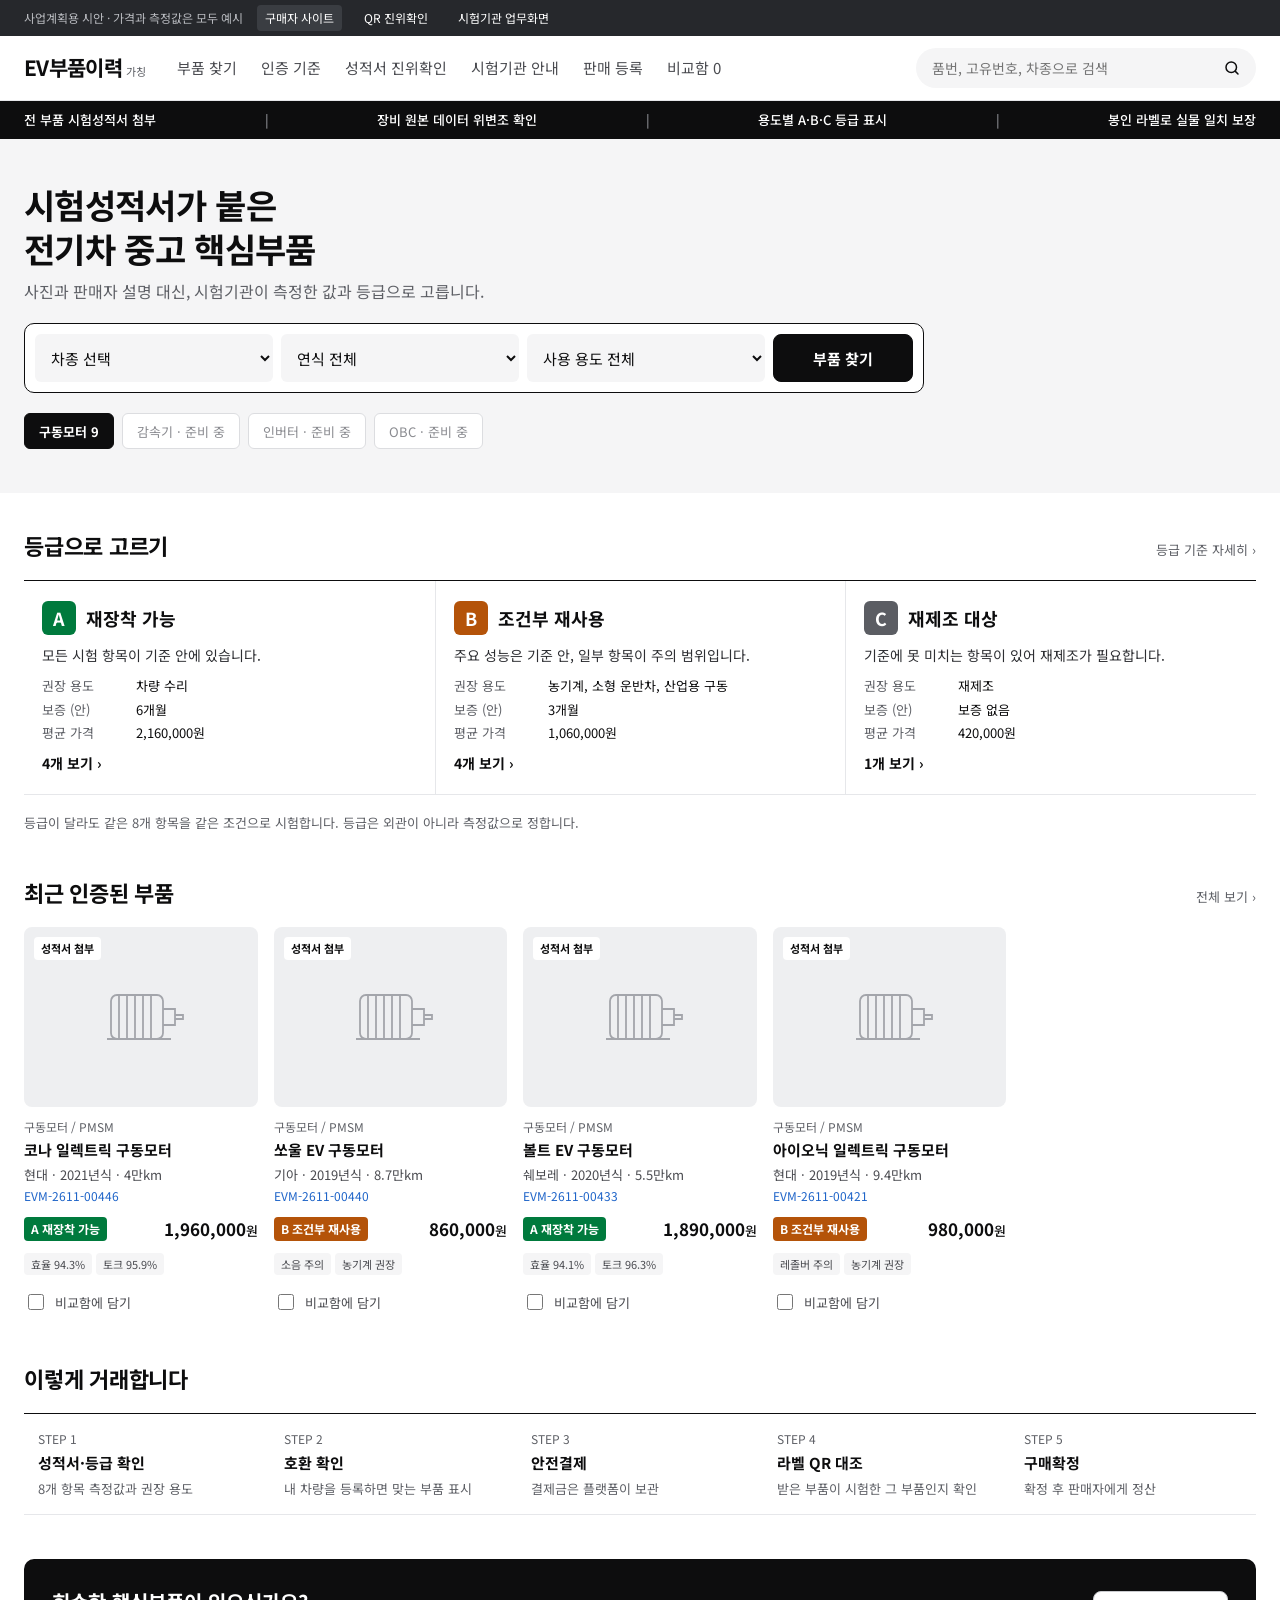
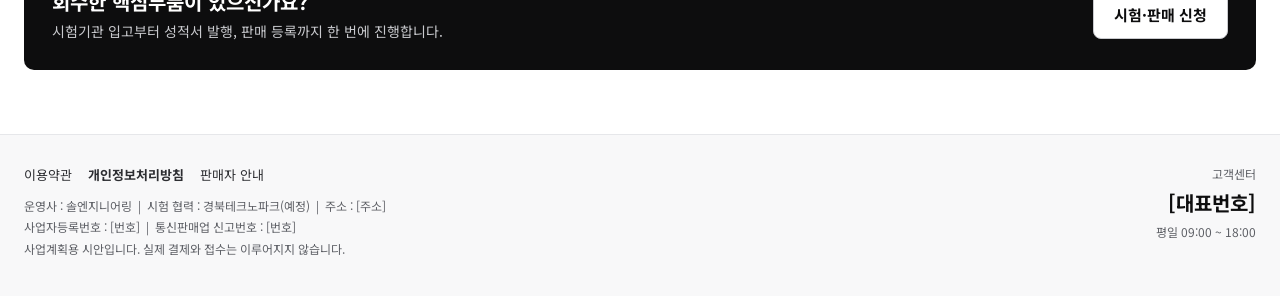
==== ev-parts/index.html @ 74345ca8 "Add EV used-parts platform demo site and link it from research page Co-Authored-By: Claude Fable 5.2" ====
<!doctype html>
<html lang="ko">
<head>
<meta charset="utf-8">
<meta name="viewport" content="width=device-width, initial-scale=1, viewport-fit=cover">
<style>body{margin:0}img{max-width:100%}[hidden]{display:none!important}</style>
<title>EV부품이력 시안</title>
<meta name="claude:viewport-fit-sides" content="cover">
<link rel="stylesheet" href="https://fonts.googleapis.com/css2?family=Noto+Sans+KR:wght@400;500;700&family=Noto+Serif+KR:wght@700&display=swap">
<style>
/* Layout: commerce site (list → detail → quote/order) plus a back-office screen and a formal report. Single light look. */
:root {
  --ink: #0D0D0E; --ink-2: #2D2E32; --sub: #5E6066; --line: #E6E7EA; --soft: #F5F5F6; --photo: #EEEFF1;
  --blue: #1E64C8; --ok: #007A3D; --warn: #B45309; --bad: #B42318; --gc: #5B5D63;
  --navy: #1E3A5F; --bar: #26282C;
  --sans: 'Noto Sans KR', system-ui, -apple-system, 'Apple SD Gothic Neo', sans-serif;
  --serif: 'Noto Serif KR', 'Batang', serif;
}
* { box-sizing: border-box; }
body { background: #FFFFFF; color: var(--ink); font-family: var(--sans); font-size: 14px; line-height: 1.5; }
body::before { content: ""; position: fixed; inset: 0 0 auto; height: env(safe-area-inset-top, 0px); z-index: 30; background: var(--bar); }
a { color: inherit; }
button, input, select, textarea { font-family: inherit; font-size: 14px; color: var(--ink); }
:focus-visible { outline: 2px solid var(--blue); outline-offset: 2px; }
.wrap { max-width: 1280px; margin: 0 auto; padding-left: max(24px, env(safe-area-inset-left, 0px)); padding-right: max(24px, env(safe-area-inset-right, 0px)); }
.num { font-variant-numeric: tabular-nums; }
.sr { position: absolute; width: 1px; height: 1px; overflow: hidden; clip: rect(0 0 0 0); white-space: nowrap; }

/* demo bar */
.demo { background: var(--bar); color: #FFFFFF; position: sticky; top: env(safe-area-inset-top, 0px); z-index: 25; }
.demo .wrap { display: flex; flex-wrap: wrap; align-items: center; gap: 4px 14px; min-height: 36px; padding-block: 4px; font-size: 12px; }
.demo span { color: #B9BBC0; }
.demo a { color: #FFFFFF; text-decoration: none; padding: 4px 8px; border-radius: 4px; }
.demo a:hover, .demo a.on { background: #3A3D42; }

/* shop header */
.site-header { border-bottom: 1px solid var(--line); background: #FFFFFF; }
.site-header .wrap { display: flex; flex-wrap: wrap; align-items: center; gap: 10px 32px; min-height: 64px; padding-block: 8px; }
.logo { font-size: 21px; font-weight: 700; letter-spacing: -0.03em; text-decoration: none; }
.logo small { font-size: 11px; font-weight: 400; color: var(--sub); margin-left: 4px; }
.gnb { display: flex; flex-wrap: wrap; gap: 4px 24px; font-size: 15px; }
.gnb a { text-decoration: none; color: #4A4B50; padding: 6px 0; }
.gnb a.on { color: var(--ink); font-weight: 700; }
.search { margin-left: auto; flex: 0 1 340px; min-width: 200px; display: flex; align-items: center; gap: 8px; height: 40px; padding: 0 6px 0 14px; background: var(--soft); border-radius: 20px; }
.search input { flex: 1; min-width: 0; border: none; background: transparent; outline: none; }
.icon-btn { width: 36px; height: 36px; border: none; background: transparent; display: inline-flex; align-items: center; justify-content: center; cursor: pointer; border-radius: 50%; }
.benefit { background: var(--ink); color: #FFFFFF; }
.benefit .wrap { display: flex; flex-wrap: wrap; justify-content: space-between; gap: 4px 20px; min-height: 38px; align-items: center; padding-block: 6px; font-size: 13px; font-weight: 500; }
.benefit i { font-style: normal; color: #8E9096; }

/* generic */
.btn { display: inline-flex; align-items: center; justify-content: center; gap: 6px; height: 48px; padding: 0 20px; border-radius: 8px; border: 1px solid #C9CACE; background: #FFFFFF; font-weight: 700; font-size: 15px; text-decoration: none; cursor: pointer; }
.btn:hover { border-color: var(--ink); }
.btn.dark { background: var(--ink); color: #FFFFFF; border-color: var(--ink); }
.btn.dark:hover { background: #2A2B2F; }
.btn.sm { height: 36px; padding: 0 14px; font-size: 13px; font-weight: 500; }
.chip { height: 36px; padding: 0 14px; border: 1px solid #DCDDE0; border-radius: 6px; background: #FFFFFF; font-size: 13px; cursor: pointer; color: var(--ink-2); }
.chip.on { border-color: var(--ink); background: var(--ink); color: #FFFFFF; font-weight: 700; }
.badge-grade { display: inline-block; font-size: 12px; font-weight: 700; color: #FFFFFF; border-radius: 4px; padding: 3px 7px; }
.tag { font-size: 11px; color: #4A4B50; background: var(--soft); border-radius: 4px; padding: 3px 7px; }
.crumb { display: flex; flex-wrap: wrap; gap: 8px; font-size: 13px; color: var(--sub); padding-block: 16px 14px; border-bottom: 1px solid var(--line); }
.crumb a { color: var(--sub); text-decoration: none; }
.crumb b { color: var(--ink); font-weight: 500; }
.tbl-scroll { overflow-x: auto; }
.tbl { width: 100%; border-collapse: collapse; border-top: 1px solid var(--ink); }
.tbl th, .tbl td { padding: 11px 10px; border-bottom: 1px solid var(--line); text-align: left; vertical-align: top; }
.tbl thead th { font-weight: 500; color: #4A4B50; font-size: 13px; }
.field { display: flex; flex-direction: column; gap: 6px; font-size: 13px; font-weight: 500; }
.field input, .field select, .field textarea { height: 44px; padding: 0 12px; border: 1px solid #CFD0D4; border-radius: 6px; font-size: 15px; font-weight: 400; background: #FFFFFF; }
.field textarea { height: 110px; padding: 10px 12px; resize: vertical; }
.field .req { color: var(--bad); }
.field .err { color: var(--bad); font-weight: 400; font-size: 12px; }
.panel { border: 1px solid var(--line); border-radius: 10px; padding: 20px; }
.h-sec { margin: 0; font-size: 18px; font-weight: 700; }
.note { background: var(--soft); border-radius: 8px; padding: 16px 18px; color: var(--ink-2); line-height: 1.7; }
.empty { padding: 60px 20px; text-align: center; color: var(--sub); border: 1px dashed #CFD0D4; border-radius: 10px; }

/* list */
.shop { display: flex; flex-wrap: wrap; gap: 32px; align-items: flex-start; padding-block: 28px 64px; }
.filters { flex: 1 1 220px; max-width: 240px; display: flex; flex-direction: column; gap: 26px; }
.promo { background: var(--ink); color: #FFFFFF; border-radius: 8px; padding: 18px 16px; }
.promo span { display: block; font-size: 13px; color: #B9BABE; }
.promo strong { font-size: 17px; line-height: 1.45; }
.fgroup { display: flex; flex-direction: column; gap: 6px; }
.fgroup h2 { margin: 0 0 4px; font-size: 15px; display: flex; justify-content: space-between; align-items: center; }
.fgroup select { height: 40px; padding: 0 10px; border: 1px solid #DCDDE0; border-radius: 6px; background: #FFFFFF; }
.reset { border: none; background: none; font-size: 12px; color: var(--sub); cursor: pointer; min-height: 32px; }
.frow { display: flex; align-items: center; gap: 10px; min-height: 38px; cursor: pointer; }
.frow input { width: 18px; height: 18px; accent-color: var(--ink); }
.frow span:nth-of-type(1) { flex: 1; }
.frow .cnt { color: var(--sub); }
.frow.off { color: #8A8B90; cursor: default; }
.results { flex: 999 1 560px; min-width: 0; display: flex; flex-direction: column; gap: 18px; }
.chips { display: flex; flex-wrap: wrap; gap: 8px; }
.res-head { display: flex; justify-content: space-between; align-items: center; gap: 10px; flex-wrap: wrap; }
.res-head select { height: 36px; border: none; background: transparent; font-size: 13px; }
.grid { display: grid; grid-template-columns: repeat(auto-fill, minmax(230px, 1fr)); gap: 28px 16px; }
.card { display: flex; flex-direction: column; gap: 11px; text-decoration: none; }
.card .ph { position: relative; height: 180px; background: var(--photo); border-radius: 8px; display: flex; align-items: center; justify-content: center; transition: background .15s; }
.card:hover .ph { background: #E5E6E9; }
.card:hover .ttl { text-decoration: underline; }
.ph .lb { position: absolute; top: 10px; left: 10px; font-size: 11px; font-weight: 700; background: #FFFFFF; border-radius: 4px; padding: 3px 7px; }
.card .meta { display: flex; flex-direction: column; gap: 3px; }
.card .cat { font-size: 12px; color: var(--sub); }
.card .ttl { font-size: 15px; font-weight: 700; }
.card .sub2 { font-size: 13px; color: #4A4B50; }
.card .code { font-size: 12px; color: var(--blue); }
.card .pr { display: flex; justify-content: space-between; align-items: center; }
.card .price { font-size: 17px; font-weight: 700; }
.card .tags { display: flex; flex-wrap: wrap; gap: 4px; }
.pager { display: flex; justify-content: center; gap: 4px; margin-top: 20px; }
.pager button { width: 36px; height: 36px; border: none; background: transparent; border-radius: 6px; cursor: pointer; color: #4A4B50; }
.pager button.on { background: var(--ink); color: #FFFFFF; font-weight: 700; }

/* detail */
.dtop { display: flex; flex-wrap: wrap; gap: 48px; align-items: flex-start; padding-block: 24px 8px; }
.gallery { flex: 1 1 500px; min-width: 0; display: flex; flex-direction: column; gap: 10px; }
.gallery .main { position: relative; height: 420px; background: var(--photo); border-radius: 10px; display: flex; align-items: center; justify-content: center; }
.gallery .main .cap { position: absolute; left: 14px; bottom: 14px; font-size: 12px; color: var(--sub); }
.gallery .arr { position: absolute; top: 50%; margin-top: -22px; width: 44px; height: 44px; border: none; background: rgba(255,255,255,.7); border-radius: 50%; cursor: pointer; display: flex; align-items: center; justify-content: center; }
.thumbs { display: grid; grid-template-columns: repeat(6, minmax(0, 1fr)); gap: 8px; }
.thumbs button { height: 72px; border: 2px solid transparent; background: var(--photo); border-radius: 6px; cursor: pointer; font-size: 11px; color: #4A4B50; line-height: 1.3; }
.thumbs button.on { border-color: var(--ink); background: #E3E4E7; }
.info { flex: 1 1 420px; min-width: 0; display: flex; flex-direction: column; gap: 14px; }
.badges { display: flex; flex-wrap: wrap; }
.badges span { font-size: 13px; font-weight: 500; padding: 5px 10px; }
.badges span:first-child { background: var(--ink); color: #FFFFFF; border-radius: 4px 0 0 4px; }
.badges span:nth-child(2) { background: var(--line); }
.badges span:last-child { color: #FFFFFF; font-weight: 700; border-radius: 0 4px 4px 0; }
.info h1 { margin: 0; font-size: 28px; letter-spacing: -0.02em; }
.pricebox { border-top: 1px solid var(--ink); border-bottom: 1px solid var(--line); padding-block: 16px; }
.pricebox b { font-size: 30px; }
.cert { border: 1px solid var(--ink); border-radius: 8px; overflow: hidden; }
.cert-h { display: flex; justify-content: space-between; flex-wrap: wrap; gap: 6px; background: var(--ink); color: #FFFFFF; padding: 10px 16px; }
.cert-h h2 { margin: 0; font-size: 14px; }
.cert-h span { font-size: 12px; color: #C9CACE; }
.cert-g { display: grid; grid-template-columns: repeat(4, minmax(0, 1fr)); }
.cert-g div { padding: 14px 12px; display: flex; flex-direction: column; gap: 3px; border-right: 1px solid var(--line); }
.cert-g div:last-child { border-right: none; }
.cert-g small { font-size: 12px; color: var(--sub); }
.cert-g b { font-size: 18px; }
.cert-g em { font-style: normal; font-size: 12px; color: #4A4B50; }
.cert-f { display: flex; justify-content: space-between; flex-wrap: wrap; gap: 6px; border-top: 1px solid var(--line); padding: 10px 16px; font-size: 13px; color: #4A4B50; }
.cert-f a { color: var(--ink); font-weight: 700; }
.ship { display: grid; grid-template-columns: repeat(2, minmax(0, 1fr)); border: 1px solid var(--line); border-radius: 8px; }
.ship div { padding: 14px 16px; display: flex; flex-direction: column; gap: 3px; }
.ship div + div { border-left: 1px solid var(--line); }
.ship small { font-size: 12px; color: var(--sub); }
.cta { display: flex; gap: 8px; }
.cta .btn { flex: 1; height: 54px; font-size: 16px; }
.dbottom { display: flex; flex-wrap: wrap; gap: 32px; align-items: flex-start; border-top: 2px solid var(--ink); margin-top: 32px; padding-bottom: 64px; }
.dmain { flex: 999 1 560px; min-width: 0; display: flex; flex-direction: column; gap: 28px; }
.tabs { display: flex; flex-wrap: wrap; border-bottom: 1px solid var(--line); }
.tabs button { padding: 16px 20px; border: none; background: none; font-size: 15px; color: var(--sub); cursor: pointer; border-bottom: 2px solid transparent; margin-bottom: -1px; }
.tabs button[aria-selected="true"] { color: var(--ink); font-weight: 700; border-bottom-color: var(--ink); }
.side { flex: 1 1 280px; max-width: 320px; padding-top: 24px; display: flex; flex-direction: column; gap: 12px; position: sticky; top: calc(env(safe-area-inset-top, 0px) + 52px); }
.side .tot { display: flex; justify-content: space-between; align-items: center; background: var(--soft); border-radius: 8px; padding: 16px; }
.side .tot b { font-size: 22px; }
.timeline { list-style: none; margin: 0; padding: 0; border-top: 1px solid var(--ink); }
.timeline li { display: grid; grid-template-columns: 110px 1fr auto; gap: 12px; padding: 13px 10px; border-bottom: 1px solid var(--line); }
.timeline time { color: #4A4B50; }
.timeline span:last-child { color: #4A4B50; text-align: right; }
.qa { border-top: 1px solid var(--ink); }
.qa details { border-bottom: 1px solid var(--line); }
.qa summary { padding: 14px 10px; cursor: pointer; display: flex; gap: 10px; flex-wrap: wrap; }
.qa summary .st { font-size: 12px; font-weight: 700; padding: 2px 6px; border-radius: 4px; }
.qa .ans { padding: 4px 10px 16px 34px; color: var(--ink-2); line-height: 1.7; }

/* forms pages */
.form-page { display: flex; flex-wrap: wrap; gap: 32px; align-items: flex-start; padding-block: 28px 64px; }
.form-main { flex: 999 1 520px; min-width: 0; display: flex; flex-direction: column; gap: 28px; }
.form-side { flex: 1 1 300px; max-width: 360px; display: flex; flex-direction: column; gap: 12px; position: sticky; top: calc(env(safe-area-inset-top, 0px) + 52px); }
.fgrid { display: grid; grid-template-columns: repeat(auto-fit, minmax(220px, 1fr)); gap: 16px; }
.radio-cards { display: grid; grid-template-columns: repeat(auto-fit, minmax(200px, 1fr)); gap: 10px; }
.radio-cards label { display: flex; gap: 10px; align-items: flex-start; border: 1px solid #CFD0D4; border-radius: 8px; padding: 14px; cursor: pointer; }
.radio-cards label:has(input:checked) { border-color: var(--ink); box-shadow: inset 0 0 0 1px var(--ink); }
.radio-cards input { margin-top: 3px; accent-color: var(--ink); width: 16px; height: 16px; }
.radio-cards small { display: block; color: var(--sub); font-size: 12px; margin-top: 2px; }
.mini { display: flex; gap: 14px; align-items: center; }
.mini .ph { width: 84px; height: 66px; border-radius: 6px; background: var(--photo); flex-shrink: 0; display: flex; align-items: center; justify-content: center; }
.sum-row { display: flex; justify-content: space-between; padding: 6px 0; color: #4A4B50; }
.sum-row.total { border-top: 1px solid var(--line); margin-top: 6px; padding-top: 12px; color: var(--ink); font-weight: 700; font-size: 17px; }
.done { max-width: 620px; margin: 0 auto; padding-block: 64px 80px; display: flex; flex-direction: column; gap: 18px; text-align: center; align-items: center; }
.done .mark { width: 64px; height: 64px; border-radius: 50%; background: var(--ink); display: flex; align-items: center; justify-content: center; }
.done h1 { margin: 0; font-size: 26px; }
.done table { width: 100%; text-align: left; }
.stepper { display: flex; gap: 6px; font-size: 13px; color: var(--sub); flex-wrap: wrap; }
.stepper b { color: var(--ink); }

/* verify (mobile-like) */
.vwrap { max-width: 440px; margin: 0 auto; padding-block: 28px 64px; display: flex; flex-direction: column; gap: 18px; }
.vbox { display: flex; gap: 8px; }
.vbox input { flex: 1; min-width: 0; height: 48px; padding: 0 14px; border: 1px solid #CFD0D4; border-radius: 8px; font-size: 15px; }
.vok { background: var(--ink); color: #FFFFFF; border-radius: 10px; padding: 18px 20px; }
.vok span { display: block; font-size: 13px; color: #B9BABE; }
.vok strong { font-size: 18px; }
.vfail { border: 1px solid var(--bad); color: var(--bad); border-radius: 10px; padding: 16px 18px; }

/* content pages */
.page { padding-block: 32px 64px; display: flex; flex-direction: column; gap: 32px; max-width: 980px; }
.page h1 { margin: 0; font-size: 28px; letter-spacing: -0.02em; }
.page .lead { margin: 6px 0 0; color: var(--sub); font-size: 16px; }
.steps { list-style: none; margin: 0; padding: 0; display: grid; grid-template-columns: repeat(auto-fit, minmax(170px, 1fr)); border-top: 1px solid var(--ink); }
.steps li { padding: 16px 14px; border-bottom: 1px solid var(--line); display: flex; flex-direction: column; gap: 4px; }
.steps li b { font-size: 15px; }
.steps li small { color: var(--sub); font-size: 13px; }
.steps li .n { font-size: 12px; color: var(--sub); }

/* home, fit, compare */
.card-link { display: flex; flex-direction: column; gap: 11px; text-decoration: none; }
.cmp { display: flex; align-items: center; gap: 8px; font-size: 13px; color: #4A4B50; min-height: 32px; cursor: pointer; }
.cmp input { width: 16px; height: 16px; accent-color: var(--ink); }
.fit { border: 1px solid var(--line); border-radius: 8px; padding: 14px 16px; display: flex; flex-direction: column; gap: 8px; }
.fit-row { display: flex; flex-wrap: wrap; gap: 6px; }
.fit select { flex: 1 1 120px; min-width: 0; height: 36px; padding: 0 8px; border: 1px solid #CFD0D4; border-radius: 6px; background: #FFFFFF; }
.fit small { color: var(--sub); font-size: 12px; }
.hero { background: var(--soft); }
.hero .wrap { padding-block: 44px; display: flex; flex-direction: column; gap: 20px; }
.hero h1 { margin: 0; font-size: 34px; line-height: 1.3; letter-spacing: -0.02em; text-wrap: balance; }
.hero p { margin: 8px 0 0; font-size: 16px; color: var(--sub); }
.hero-form { display: flex; flex-wrap: wrap; gap: 8px; background: #FFFFFF; border: 1px solid var(--ink); border-radius: 10px; padding: 10px; max-width: 900px; }
.hero-form select { flex: 1 1 160px; min-width: 0; height: 48px; padding: 0 12px; border: none; border-radius: 6px; background: var(--soft); font-size: 15px; }
.hero-form .btn { flex: 0 1 140px; }
.cats { display: flex; flex-wrap: wrap; gap: 8px; }
.sec { padding-block: 36px 8px; display: flex; flex-direction: column; gap: 18px; }
.sec:last-child { padding-bottom: 64px; }
.sec-h { display: flex; justify-content: space-between; align-items: baseline; gap: 10px; flex-wrap: wrap; }
.sec-h h2 { margin: 0; font-size: 22px; letter-spacing: -0.01em; }
.sec-h a { font-size: 13px; color: var(--sub); text-decoration: none; }
.gcols { display: grid; grid-template-columns: repeat(auto-fit, minmax(260px, 1fr)); border-top: 1px solid var(--ink); }
.gcol { padding: 20px 18px; border-bottom: 1px solid var(--line); display: flex; flex-direction: column; gap: 10px; text-decoration: none; }
.gcol + .gcol { border-left: 1px solid var(--line); }
.gcol:hover { background: var(--soft); }
.gmark { width: 34px; height: 34px; border-radius: 6px; color: #FFFFFF; font-weight: 700; font-size: 18px; display: inline-flex; align-items: center; justify-content: center; }
.gcol dl { margin: 0; display: grid; grid-template-columns: 84px 1fr; gap: 4px 10px; font-size: 13px; }
.gcol dt { color: var(--sub); }
.gcol dd { margin: 0; }
.seller { background: var(--ink); color: #FFFFFF; border-radius: 10px; padding: 28px; display: flex; flex-wrap: wrap; justify-content: space-between; align-items: center; gap: 16px; }
.seller .btn { color: var(--ink); }

/* footer */
.site-footer { background: #F8F8F9; border-top: 1px solid var(--line); }
.site-footer .wrap { display: flex; flex-wrap: wrap; justify-content: space-between; gap: 16px; padding-block: 28px 36px; font-size: 12px; line-height: 1.8; color: var(--sub); }
.site-footer .links { display: flex; gap: 16px; font-size: 13px; color: var(--ink-2); margin-bottom: 8px; }
.site-footer .links a { text-decoration: none; }
.site-footer .cs { text-align: right; }
.site-footer .cs b { display: block; font-size: 20px; color: var(--ink); }

/* back office */
.bo { min-height: 100vh; display: flex; flex-direction: column; font-size: 14px; color: #222222; }
.bo-top { background: var(--navy); color: #FFFFFF; }
.bo-top .in { padding: 8px max(24px, env(safe-area-inset-right, 0px)) 8px max(24px, env(safe-area-inset-left, 0px)); min-height: 52px; display: flex; flex-wrap: wrap; align-items: center; justify-content: space-between; gap: 10px; }
.bo-top b { font-size: 16px; }
.bo-top span { font-weight: 400; font-size: 13px; color: #C7D2E0; }
.bo-top a { color: #FFFFFF; border: 1px solid #6F86A6; padding: 4px 10px; text-decoration: none; font-size: 13px; }
.bo-body { display: flex; flex-wrap: wrap; flex: 1; }
.bo-nav { flex: 1 1 200px; max-width: 220px; background: #F3F4F6; border-right: 1px solid #D9D9D9; padding-block: 16px; padding-left: env(safe-area-inset-left, 0px); }
.bo-nav .g { padding: 14px 20px 6px; font-size: 12px; color: #555555; }
.bo-nav a { display: block; padding: 10px 20px 10px 28px; text-decoration: none; color: #222222; }
.bo-nav a.on { background: #FFFFFF; border-left: 3px solid var(--navy); color: var(--navy); font-weight: 700; }
.bo-main { flex: 999 1 560px; min-width: 0; padding: 20px max(24px, env(safe-area-inset-right, 0px)) 40px 28px; display: flex; flex-direction: column; gap: 20px; }
.bo-title { display: flex; flex-wrap: wrap; justify-content: space-between; align-items: flex-end; gap: 8px; border-bottom: 2px solid #222222; padding-bottom: 10px; }
.bo-title h1 { margin: 0; font-size: 20px; }
.bo-title span { font-size: 12px; color: #555555; }
.bo h2 { margin: 0 0 8px; font-size: 15px; }
.bo-tbl { width: 100%; border-collapse: collapse; border-top: 1px solid #222222; }
.bo-tbl th, .bo-tbl td { border-bottom: 1px solid #D9D9D9; padding: 8px 12px; text-align: left; }
.bo-tbl th { background: #F3F4F6; font-weight: 500; }
.bo-tbl thead th { background: #F3F4F6; border-bottom-color: #BFBFBF; }
.bo input[type="text"], .bo select { height: 32px; padding: 0 8px; border: 1px solid #BFBFBF; border-radius: 0; font-size: 14px; background: #FFFFFF; }
.bo input.warn { background: #FFF4E5; }
.bo input.bad { background: #FDECEA; }
.bo-btn { height: 40px; padding: 0 18px; border: 1px solid #BFBFBF; background: #FFFFFF; cursor: pointer; font-size: 14px; }
.bo-btn.gray { background: #555555; border-color: #555555; color: #FFFFFF; }
.bo-btn.navy { background: var(--navy); border-color: var(--navy); color: #FFFFFF; font-weight: 700; }
.bo-btn:disabled { opacity: .5; cursor: default; }

/* report */
.rstage { background: #E4E5E8; padding-block: 32px 64px; }
.rstage .bar { max-width: 794px; margin: 0 auto 14px; display: flex; flex-wrap: wrap; justify-content: space-between; gap: 8px; }
.rscroll { overflow-x: auto; }
.paper { width: 794px; min-height: 1123px; margin: 0 auto; background: #FFFFFF; box-shadow: 0 2px 10px rgba(17,18,20,.12); padding: 40px 46px 30px; font-size: 12px; color: #222222; display: flex; flex-direction: column; }
.paper table { border-collapse: collapse; }
.paper .t th, .paper .t td { border: 1px solid #999999; padding: 6px 10px; }
.paper .t th { background: #F3F4F6; font-weight: 500; }
.paper h1 { margin: 0; font-family: var(--serif); font-size: 30px; letter-spacing: .5em; padding-left: .5em; }
.qrgrid { display: grid; grid-template-columns: repeat(21, 3px); width: 63px; height: 63px; }
.qrgrid i { width: 3px; height: 3px; }

/* toast */
.toast { position: fixed; left: 50%; bottom: calc(24px + env(safe-area-inset-bottom, 0px)); transform: translateX(-50%); background: var(--ink); color: #FFFFFF; padding: 12px 18px; border-radius: 8px; font-size: 14px; z-index: 50; max-width: calc(100% - 32px); }

@media (max-width: 640px) {
  .gallery .main { height: 280px; }
  .cert-g { grid-template-columns: repeat(2, minmax(0, 1fr)); }
  .cert-g div:nth-child(2) { border-right: none; }
  .cert-g div:nth-child(-n+2) { border-bottom: 1px solid var(--line); }
  .timeline li { grid-template-columns: 1fr; gap: 2px; }
  .timeline span:last-child { text-align: left; }
  .filters { max-width: none; }
  .side, .form-side { position: static; max-width: none; }
  .site-footer .cs { text-align: left; }
}
@media (prefers-reduced-motion: reduce) { * { transition: none !important; } }
</style>
</head>
<body>

<div class="demo">
  <div class="wrap">
    <span>사업계획용 시안 · 가격과 측정값은 모두 예시</span>
    <a href="#home" data-demo="shop">구매자 사이트</a>
    <a href="#verify" data-demo="verify">QR 진위확인</a>
    <a href="#lab" data-demo="lab">시험기관 업무화면</a>
  </div>
</div>
<div id="app"></div>
<div class="toast" id="toast" role="status" aria-live="polite" hidden></div>

<script>
(function () {
  'use strict';

  /* ---------- data ---------- */
  var ITEMS = [
    { key: 'ins', name: '절연저항 (DC 1,000 V)', short: '절연저항', unit: 'MΩ', type: 'min', limit: 100 },
    { key: 'wind', name: '권선저항 상간 편차', short: '권선저항', unit: '%', type: 'max', limit: 3 },
    { key: 'nl', name: '무부하 전류', short: '무부하 전류', unit: 'A', type: 'deltaPct', limit: 10 },
    { key: 'eff', name: '정격점 효율', short: '효율', unit: '%', type: 'deltaPp', limit: 3 },
    { key: 'tq', name: '최대 토크', short: '토크', unit: 'N·m', type: 'ratioMin', limit: 90 },
    { key: 'res', name: '레졸버 위치 오차', short: '레졸버', unit: '°', type: 'max', limit: 0.5 },
    { key: 'vib', name: '진동 (rms)', short: '진동', unit: 'mm/s', type: 'max', limit: 2.8 },
    { key: 'noise', name: '소음', short: '소음', unit: 'dB(A)', type: 'max', limit: 70 }
  ];
  var GRADE = {
    A: { label: '재장착 가능', color: '#007A3D', use: ['차량 수리'], warranty: '6개월' },
    B: { label: '조건부 재사용', color: '#B45309', use: ['농기계', '소형 운반차', '산업용 구동'], warranty: '3개월' },
    C: { label: '재제조 대상', color: '#5B5D63', use: ['재제조'], warranty: '보증 없음' }
  };
  var REF = { nl: 4.3, eff: 95.2, tq: 270 };
  function P(id, maker, car, year, km, price, v, d) {
    return { id: id, maker: maker, car: car, year: year, km: km, price: price, v: v, d: d };
  }
  var PARTS = [
    P('EVM-2611-00417', '현대', '코나 일렉트릭', 2020, 6.2, 1280000, { ins: 1250, wind: 1.8, nl: 4.6, eff: 93.1, tq: 248, res: 0.42, vib: 2.9, noise: 68 }, ['10.21', '10.28', '11.03', '11.05']),
    P('EVM-2610-00388', '기아', '니로 EV', 2021, 3.8, 2150000, { ins: 1820, wind: 1.1, nl: 4.4, eff: 94.6, tq: 262, res: 0.21, vib: 1.9, noise: 64 }, ['10.08', '10.15', '10.27', '10.29']),
    P('EVM-2610-00352', '기아', 'EV6 후륜', 2022, 2.1, 2640000, { ins: 2400, wind: 0.8, nl: 4.3, eff: 94.9, tq: 265, res: 0.18, vib: 1.6, noise: 62 }, ['10.02', '10.10', '10.22', '10.24']),
    P('EVM-2611-00421', '현대', '아이오닉 일렉트릭', 2019, 9.4, 980000, { ins: 980, wind: 2.6, nl: 4.7, eff: 92.4, tq: 244, res: 0.52, vib: 2.6, noise: 69 }, ['10.22', '10.29', '11.04', '11.06']),
    P('EVM-2611-00433', '쉐보레', '볼트 EV', 2020, 5.5, 1890000, { ins: 1560, wind: 1.4, nl: 4.5, eff: 94.1, tq: 260, res: 0.25, vib: 2.1, noise: 65 }, ['10.24', '10.31', '11.06', '11.09']),
    P('EVM-2611-00440', '기아', '쏘울 EV', 2019, 8.7, 860000, { ins: 1100, wind: 2.2, nl: 4.6, eff: 92.9, tq: 249, res: 0.38, vib: 2.4, noise: 73 }, ['10.27', '11.03', '11.07', '11.10']),
    P('EVM-2611-00446', '현대', '코나 일렉트릭', 2021, 4.0, 1960000, { ins: 1700, wind: 1.2, nl: 4.4, eff: 94.3, tq: 259, res: 0.24, vib: 2.0, noise: 64 }, ['10.28', '11.04', '11.10', '11.12']),
    P('EVM-2610-00296', '기아', '니로 EV', 2020, 7.1, 1120000, { ins: 1320, wind: 2.0, nl: 4.6, eff: 93.0, tq: 251, res: 0.33, vib: 3.0, noise: 67 }, ['09.25', '10.02', '10.14', '10.16']),
    P('EVM-2610-00301', '현대', '코나 일렉트릭', 2019, 11.2, 420000, { ins: 60, wind: 3.6, nl: 5.1, eff: 90.8, tq: 231, res: 0.49, vib: 2.7, noise: 70 }, ['09.26', '10.03', '10.15', '10.17'])
  ];

  function judge(it, v) {
    var e;
    if (v === '' || v == null || isNaN(v)) return { verdict: '미입력', e: 0 };
    v = Number(v);
    if (it.type === 'min') e = (it.limit - v) / it.limit;
    else if (it.type === 'max') e = (v - it.limit) / it.limit;
    else if (it.type === 'deltaPct') e = (Math.abs(v - REF.nl) / REF.nl * 100 - it.limit) / it.limit;
    else if (it.type === 'deltaPp') e = ((REF.eff - v) - it.limit) / it.limit;
    else if (it.type === 'ratioMin') e = (it.limit - v / REF.tq * 100) / it.limit;
    return { verdict: e <= 0 ? '적합' : (e <= 0.1 ? '주의' : '부적합'), e: e };
  }
  function crit(it) {
    if (it.type === 'min') return it.limit + ' ' + it.unit + ' 이상';
    if (it.type === 'max') return it.limit + ' ' + it.unit + ' 이하';
    if (it.type === 'deltaPct') return '신품(' + REF.nl + ' A) 대비 ±' + it.limit + ' % 이내';
    if (it.type === 'deltaPp') return '신품(' + REF.eff + ' %) 대비 −' + it.limit + ' %p 이내';
    return '신품(' + REF.tq + ' N·m)의 ' + it.limit + ' % 이상';
  }
  function evaluate(values) {
    var rows = ITEMS.map(function (it) { var j = judge(it, values[it.key]); return { it: it, value: values[it.key], verdict: j.verdict }; });
    var c = { '적합': 0, '주의': 0, '부적합': 0, '미입력': 0 };
    rows.forEach(function (r) { c[r.verdict]++; });
    var grade = c['부적합'] ? 'C' : (c['주의'] ? 'B' : 'A');
    return { rows: rows, count: c, grade: grade, issues: rows.filter(function (r) { return r.verdict === '주의' || r.verdict === '부적합'; }) };
  }
  PARTS.forEach(function (p) {
    var ev = evaluate(p.v);
    p.ev = ev; p.grade = ev.grade;
    p.use = GRADE[p.grade].use;
    p.effPct = p.v.eff; p.tqPct = Math.round(p.v.tq / REF.tq * 1000) / 10;
    p.report = 'TR-2026-' + p.d[2].replace('.', '') + '-' + p.id.slice(-4);
    p.testDate = '2026.' + p.d[2];
  });
  var byId = {}; PARTS.forEach(function (p) { byId[p.id] = p; });
  var CARS = []; PARTS.forEach(function (p) { var k = p.maker + '|' + p.car; if (CARS.indexOf(k) < 0) CARS.push(k); });
  function carOptions(sel) { return '<option value="">차종 선택</option>' + CARS.map(function (k) { var a = k.split('|'); return '<option value="' + k + '"' + (sel === k ? ' selected' : '') + '>' + a[0] + ' ' + a[1] + '</option>'; }).join(''); }
  function yearOptions(sel) { var o = '<option value="">연식 전체</option>'; for (var y = 2023; y >= 2018; y--) o += '<option' + (String(sel) === String(y) ? ' selected' : '') + '>' + y + '</option>'; return o; }
  function avgPrice(g) { var l = PARTS.filter(function (p) { return p.grade === g; }); return l.length ? Math.round(l.reduce(function (s, p) { return s + p.price; }, 0) / l.length / 10000) * 10000 : 0; }
  function fitInfo(p) {
    var c = state.myCar; if (!c) return null;
    if (p.maker !== c.maker || p.car !== c.car) return { lv: 'no', text: '내 차량(' + c.maker + ' ' + c.car + ')과 차종이 다릅니다' };
    if (c.year && String(p.year) !== String(c.year)) return { lv: 'check', text: '차종은 같지만 연식이 다릅니다 (' + p.year + '년식). 품번 확인이 필요합니다' };
    return { lv: 'ok', text: '내 차량(' + c.maker + ' ' + c.car + (c.year ? ' ' + c.year : '') + ')과 호환 확인' };
  }
  var FIT_COLOR = { ok: 'var(--ok)', check: 'var(--warn)', no: 'var(--bad)' };
  function fitBox(p) {
    var f = fitInfo(p);
    if (!f) return '<form class="fit" id="carForm"><b>내 차량에 맞는지 확인</b><div class="fit-row"><label class="sr" for="cCar">차종</label><select id="cCar">' + carOptions('') + '</select><label class="sr" for="cYear">연식</label><select id="cYear">' + yearOptions('') + '</select><button class="btn sm dark" type="submit">확인</button></div><small>호환 확인이 뜬 A등급 부품이 맞지 않으면 반품 운임을 플랫폼이 부담합니다. (정책 안)</small></form>';
    var extra = f.lv === 'ok' && p.grade !== 'A' ? ' · 단, ' + p.grade + '등급은 차량 재장착을 권장하지 않습니다' : '';
    return '<div class="fit" style="border-color:' + FIT_COLOR[f.lv] + '"><b style="color:' + FIT_COLOR[f.lv] + '">' + f.text + extra + '</b><div><button class="reset" type="button" id="clearCar">차량 변경</button></div></div>';
  }
  function toggleCmp(id) {
    var i = state.compare.indexOf(id);
    if (i >= 0) { state.compare.splice(i, 1); toast('비교함에서 뺐습니다.'); return; }
    if (state.compare.length >= 3) { toast('비교는 최대 3개까지 담을 수 있습니다.'); return; }
    state.compare.push(id); toast('비교함에 담았습니다 (' + state.compare.length + '/3)');
  }

  /* ---------- helpers ---------- */
  function esc(s) { return String(s == null ? '' : s).replace(/&/g, '&amp;').replace(/</g, '&lt;').replace(/>/g, '&gt;').replace(/"/g, '&quot;'); }
  function won(n) { return n.toLocaleString('ko-KR'); }
  function fmt(v) { return typeof v === 'number' ? v.toLocaleString('ko-KR', { maximumFractionDigits: 2 }) : v; }
  function vColor(v) { return v === '적합' ? 'var(--ok)' : v === '주의' ? 'var(--warn)' : v === '부적합' ? 'var(--bad)' : 'var(--sub)'; }
  function gBadge(g, full) { return '<span class="badge-grade" style="background:' + GRADE[g].color + '">' + g + (full ? ' ' + GRADE[g].label : '등급') + '</span>'; }
  function motor(w, h) { return '<svg width="' + w + '" height="' + h + '" viewBox="0 0 96 72" fill="none" stroke="#A3A5AB" stroke-width="1.8" aria-hidden="true"><rect x="18" y="14" width="52" height="44" rx="6"></rect><path d="M70 28h12v16H70"></path><path d="M82 34h8v4h-8"></path><path d="M26 14v44M34 14v44M42 14v44M50 14v44M58 14v44"></path><path d="M14 58h64"></path></svg>'; }
  var ICON_SEARCH = '<svg width="18" height="18" viewBox="0 0 24 24" fill="none" stroke="currentColor" stroke-width="2" stroke-linecap="round" aria-hidden="true"><circle cx="11" cy="11" r="7"></circle><path d="M20 20l-3.5-3.5"></path></svg>';
  var ICON_CHECK = '<svg width="30" height="30" viewBox="0 0 24 24" fill="none" stroke="#FFFFFF" stroke-width="2.4" stroke-linecap="round" stroke-linejoin="round" aria-hidden="true"><path d="M5 12.5l4.5 4.5L19 7.5"></path></svg>';
  function issueText(p) { return p.ev.issues.map(function (r) { return r.it.short + ' ' + r.verdict; }).join(', '); }
  function tagsFor(p) {
    if (p.grade === 'A') return ['효율 ' + p.effPct + '%', '토크 ' + p.tqPct + '%'];
    return [issueText(p), p.use[0] + (p.grade === 'C' ? '용' : ' 권장')];
  }
  var toastTimer;
  function toast(msg) {
    var t = document.getElementById('toast');
    t.textContent = msg; t.hidden = false;
    clearTimeout(toastTimer); toastTimer = setTimeout(function () { t.hidden = true; }, 2600);
  }

  /* ---------- shared chrome ---------- */
  function header(active) {
    var nav = [['list', '부품 찾기'], ['standard', '인증 기준'], ['verify', '성적서 진위확인'], ['labs', '시험기관 안내'], ['sell', '판매 등록'], ['compare', '비교함 ' + state.compare.length]];
    return '<header class="site-header"><div class="wrap">' +
      '<a class="logo" href="#home">EV부품이력<small>가칭</small></a>' +
      '<nav class="gnb" aria-label="주 메뉴">' + nav.map(function (n) { return '<a href="#' + n[0] + '"' + (n[0] === active ? ' class="on" aria-current="page"' : '') + '>' + n[1] + '</a>'; }).join('') + '</nav>' +
      '<form class="search" id="topSearch" role="search"><label class="sr" for="q">부품 검색</label><input id="q" type="search" placeholder="품번, 고유번호, 차종으로 검색" value="' + esc(state.q) + '"><button class="icon-btn" type="submit" aria-label="검색">' + ICON_SEARCH + '</button></form>' +
      '</div></header>' +
      '<div class="benefit"><div class="wrap"><span>전 부품 시험성적서 첨부</span><i>|</i><span>장비 원본 데이터 위변조 확인</span><i>|</i><span>용도별 A·B·C 등급 표시</span><i>|</i><span>봉인 라벨로 실물 일치 보장</span></div></div>';
  }
  function footer() {
    return '<footer class="site-footer"><div class="wrap"><div>' +
      '<div class="links"><a href="#" data-toast="약관 페이지는 준비 중입니다.">이용약관</a><a href="#" data-toast="개인정보처리방침은 준비 중입니다."><b>개인정보처리방침</b></a><a href="#sell">판매자 안내</a></div>' +
      '<div>운영사 : 솔엔지니어링 &nbsp;|&nbsp; 시험 협력 : 경북테크노파크(예정) &nbsp;|&nbsp; 주소 : [주소]</div>' +
      '<div>사업자등록번호 : [번호] &nbsp;|&nbsp; 통신판매업 신고번호 : [번호]</div>' +
      '<div>사업계획용 시안입니다. 실제 결제와 접수는 이루어지지 않습니다.</div></div>' +
      '<div class="cs">고객센터<b>[대표번호]</b>평일 09:00 ~ 18:00</div></div></footer>';
  }
  function shop(active, body) { return header(active) + '<main>' + body + '</main>' + footer(); }

  /* ---------- state ---------- */
  var state = { myCar: null, compare: [], car: '', q: '', maker: '', year: '', grades: { A: true, B: true, C: false }, use: '전체', sort: 'recent', page: 1, tab: 'test', photo: 0, qa: {} };

  /* ---------- list ---------- */
  function filtered() {
    var q = state.q.trim().toLowerCase();
    var list = PARTS.filter(function (p) {
      if (!state.grades[p.grade]) return false;
      if (state.maker && p.maker !== state.maker) return false;
      if (state.car && p.car !== state.car) return false;
      if (state.year && String(p.year) !== state.year) return false;
      if (state.use !== '전체' && p.use.indexOf(state.use) < 0) return false;
      if (q && (p.id + ' ' + p.maker + ' ' + p.car + ' 구동모터').toLowerCase().indexOf(q) < 0) return false;
      return true;
    });
    var key = { recent: function (a, b) { return b.d[2].localeCompare(a.d[2]); }, low: function (a, b) { return a.price - b.price; }, eff: function (a, b) { return b.v.eff - a.v.eff; } }[state.sort];
    return list.sort(key);
  }
  function viewList() {
    var makers = Array.from(new Set(PARTS.map(function (p) { return p.maker; })));
    var years = Array.from(new Set(PARTS.map(function (p) { return p.year; }))).sort().reverse();
    var gc = { A: 0, B: 0, C: 0 }; PARTS.forEach(function (p) { gc[p.grade]++; });
    var list = filtered();
    var uses = ['전체', '차량 수리', '농기계', '소형 운반차', '산업용 구동', '재제조'];
    var html = '<div class="wrap shop">' +
      '<aside class="filters" aria-label="필터">' +
        '<div class="promo"><span>시험기관이 직접 측정한</span><strong>인증 중고부품만<br>모았습니다</strong></div>' +
        '<div class="fgroup"><h2>차량 선택 <button class="reset" type="button" id="resetCar">초기화</button></h2>' +
          '<label class="sr" for="fMaker">제조사</label><select id="fMaker"><option value="">제조사 전체</option>' + makers.map(function (m) { return '<option' + (m === state.maker ? ' selected' : '') + '>' + m + '</option>'; }).join('') + '</select>' +
          '<label class="sr" for="fYear">연식</label><select id="fYear"><option value="">연식 전체</option>' + years.map(function (y) { return '<option' + (String(y) === state.year ? ' selected' : '') + '>' + y + '</option>'; }).join('') + '</select>' +
        '</div>' +
        '<div class="fgroup"><h2>부품 종류</h2>' +
          '<div class="frow"><span><b>구동모터</b></span><span class="cnt" style="color:var(--ok)">' + PARTS.length + '</span></div>' +
          '<div class="frow off"><span>감속기</span><span class="cnt">준비 중</span></div>' +
          '<div class="frow off"><span>인버터</span><span class="cnt">준비 중</span></div>' +
          '<div class="frow off"><span>OBC (차량용 충전기)</span><span class="cnt">준비 중</span></div>' +
        '</div>' +
        '<div class="fgroup"><h2>등급</h2>' + ['A', 'B', 'C'].map(function (g) {
          return '<label class="frow" for="g' + g + '"><input type="checkbox" id="g' + g + '" data-grade="' + g + '"' + (state.grades[g] ? ' checked' : '') + '><span>' + g + ' · ' + GRADE[g].label + '</span><span class="cnt">' + gc[g] + '</span></label>';
        }).join('') + '</div>' +
      '</aside>' +
      '<section class="results" aria-label="검색 결과">' +
        (state.myCar ? '<div class="note" style="padding:10px 14px">내 차량: <b>' + state.myCar.maker + ' ' + state.myCar.car + (state.myCar.year ? ' ' + state.myCar.year : '') + '</b> · 호환되는 부품에 표시됩니다 <button class="reset" type="button" id="clearCar">해제</button></div>' : '') +
        '<div class="chips" role="group" aria-label="권장 용도">' + uses.map(function (u) { return '<button type="button" class="chip' + (state.use === u ? ' on' : '') + '" data-use="' + u + '" aria-pressed="' + (state.use === u) + '">' + (u === '전체' ? '용도 전체' : u) + '</button>'; }).join('') + '</div>' +
        '<div class="res-head"><span style="font-size:16px;font-weight:700">' + list.length + '개 <span style="font-size:13px;font-weight:400;color:var(--sub)">· 구동모터' + (state.q ? ' · “' + esc(state.q) + '” 검색' : '') + '</span></span>' +
          '<label class="sr" for="sort">정렬</label><select id="sort"><option value="recent"' + (state.sort === 'recent' ? ' selected' : '') + '>최근 시험순</option><option value="low"' + (state.sort === 'low' ? ' selected' : '') + '>낮은 가격순</option><option value="eff"' + (state.sort === 'eff' ? ' selected' : '') + '>효율 높은순</option></select></div>' +
        (list.length ? '<div class="grid">' + list.map(card).join('') + '</div>' :
          '<div class="empty">조건에 맞는 부품이 없습니다. 등급이나 용도 필터를 넓혀 보세요.<br><button class="btn sm" type="button" id="clearAll" style="margin-top:14px">필터 모두 해제</button></div>') +
        '<nav class="pager" aria-label="페이지"><button type="button" class="on" aria-current="page">1</button><button type="button" data-toast="예시 데이터는 1페이지까지 있습니다.">2</button><button type="button" data-toast="예시 데이터는 1페이지까지 있습니다.">3</button></nav>' +
      '</section></div>';
    return shop('list', html);
  }
  function card(p) {
    var f = fitInfo(p);
    var fitTag = f && f.lv !== 'no' ? '<span class="tag" style="color:#FFFFFF;background:' + FIT_COLOR[f.lv] + '">' + (f.lv === 'ok' ? '내 차량 호환' : '연식 확인') + '</span>' : '';
    var inCmp = state.compare.indexOf(p.id) >= 0;
    return '<div class="card"><a class="card-link" href="#part-' + p.id + '">' +
      '<div class="ph">' + motor(96, 72) + '<span class="lb">성적서 첨부</span></div>' +
      '<div class="meta"><span class="cat">구동모터 / PMSM</span><span class="ttl">' + p.car + ' 구동모터</span><span class="sub2">' + p.maker + ' · ' + p.year + '년식 · ' + p.km + '만km</span><span class="code">' + p.id + '</span></div>' +
      '<div class="pr">' + gBadge(p.grade, true) + '<span class="price num">' + won(p.price) + '<small style="font-size:13px;font-weight:500">원</small></span></div>' +
      '<div class="tags">' + fitTag + tagsFor(p).map(function (t) { return '<span class="tag">' + t + '</span>'; }).join('') + '</div></a>' +
      '<label class="cmp" for="cmp-' + p.id + '"><input type="checkbox" id="cmp-' + p.id + '" data-cmp="' + p.id + '"' + (inCmp ? ' checked' : '') + '> 비교함에 담기</label></div>';
  }

  /* ---------- detail ---------- */
  function history(p) {
    return [
      ['2026.' + p.d[0], '차량에서 회수 · 고유번호 부여', '[재제조사명]'],
      ['2026.' + p.d[1], '시험기관 입고 · 봉인 라벨 부착', '경북테크노파크'],
      ['2026.' + p.d[2], '성능 시험', '김OO 시험원'],
      ['2026.' + p.d[3], '성적서 발행 · 판매 등록', '이OO 기술책임자 승인']
    ];
  }
  function testTable(p) {
    return '<div class="tbl-scroll"><table class="tbl" style="min-width:560px"><thead><tr><th>시험 항목</th><th>기준</th><th style="text-align:right">측정값</th><th style="text-align:center;width:72px">판정</th></tr></thead><tbody>' +
      p.ev.rows.map(function (r) {
        return '<tr' + (r.verdict !== '적합' ? ' style="background:#FFF7ED"' : '') + '><td>' + r.it.name + '</td><td style="color:#4A4B50">' + crit(r.it) + '</td><td class="num" style="text-align:right;font-weight:500">' + fmt(r.value) + ' ' + r.it.unit + '</td><td style="text-align:center;font-weight:700;color:' + vColor(r.verdict) + '">' + r.verdict + '</td></tr>';
      }).join('') + '</tbody></table></div>';
  }
  function tabContent(p) {
    var t = state.tab;
    if (t === 'test') {
      return '<section style="display:flex;flex-direction:column;gap:12px"><div style="display:flex;flex-wrap:wrap;justify-content:space-between;gap:8px;align-items:baseline"><h2 class="h-sec">시험 결과 <span style="font-size:14px;font-weight:400;color:var(--sub)">적합 ' + p.ev.count['적합'] + ' · 주의 ' + p.ev.count['주의'] + ' · 부적합 ' + p.ev.count['부적합'] + '</span></h2><span style="font-size:12px;color:var(--sub)">23 ℃ · 45 %RH · DC 350 V · 3,000 rpm · 부하 50 %</span></div>' + testTable(p) +
        '<div class="note"><b>권장 용도</b> &nbsp;' + p.use.join(', ') + '<br><span style="color:#4A4B50">' + gradeComment(p) + '</span></div>' +
        '<div><a class="btn sm" href="#report-' + p.id + '">성적서 원본 보기</a></div></section>';
    }
    if (t === 'history') {
      return '<section style="display:flex;flex-direction:column;gap:12px"><h2 class="h-sec">부품 이력</h2><ol class="timeline">' + history(p).map(function (h) { return '<li><time class="num">' + h[0] + '</time><span style="font-weight:500">' + h[1] + '</span><span>' + h[2] + '</span></li>'; }).join('') + '</ol>' +
        '<div class="note">성적서와 이력은 수정되면 이전 버전과 수정 사유가 함께 남습니다. 현재 버전: v1 (최초 발행)</div></section>';
    }
    if (t === 'check') {
      return '<section style="display:flex;flex-direction:column;gap:12px"><h2 class="h-sec">구매 전 확인사항</h2><ul class="note" style="margin:0;padding-left:38px;display:flex;flex-direction:column;gap:8px">' +
        '<li>장착할 차량의 제조사, 차종, 연식, 품번이 상품 정보와 같은지 먼저 확인해 주세요.</li>' +
        '<li>등급과 측정값은 시험일(' + p.testDate + ') 기준입니다. 운송 중 외관 손상은 수령 즉시 확인해 주세요.</li>' +
        '<li>B·C등급 부품은 차량 재장착용으로 권장하지 않습니다. 권장 용도를 확인해 주세요.</li>' +
        '<li>부품에 붙은 봉인 라벨 번호와 성적서의 고유번호가 같은지 QR로 확인할 수 있습니다.</li>' +
        '<li>구동모터는 중량물이라 화물 배송 또는 방문 수령만 가능합니다.</li></ul></section>';
    }
    if (t === 'return') {
      return '<section style="display:flex;flex-direction:column;gap:12px"><h2 class="h-sec">교환 및 반품</h2>' +
        '<div class="tbl-scroll"><table class="tbl"><tbody>' +
        '<tr><th style="width:180px">교환·반품 가능</th><td>성적서 고유번호와 실물 라벨이 다른 경우, 수령 시 성적서에 없는 파손이 확인된 경우 (수령 후 7일 이내)</td></tr>' +
        '<tr><th>교환·반품 불가</th><td>봉인 라벨이 훼손된 경우, 장착 또는 분해한 경우, 권장 용도 외 사용으로 생긴 문제</td></tr>' +
        '<tr><th>배송비</th><td>판매자 사유는 판매자 부담, 단순 변심은 왕복 화물비 구매자 부담</td></tr>' +
        '<tr><th>접수 방법</th><td>문의하기 탭 또는 고객센터 [대표번호]</td></tr></tbody></table></div></section>';
    }
    var list = (state.qa[p.id] || []).concat([
      { q: 'B등급 모터를 소형 전동 운반차에 써도 되나요?', a: '저속 구동 용도는 권장 범위에 들어갑니다. 정격 출력과 장착 브래킷 규격은 사전에 확인해 주세요.', st: '답변 완료' },
      { q: '세금계산서 발행 되나요?', a: '사업자 구매 시 주문서에서 세금계산서 발행을 선택하시면 됩니다.', st: '답변 완료' }
    ]);
    return '<section style="display:flex;flex-direction:column;gap:14px"><h2 class="h-sec">문의하기 <span style="font-size:14px;font-weight:400;color:var(--sub)">' + list.length + '건</span></h2>' +
      '<div class="qa">' + list.map(function (x) { return '<details><summary><span class="st" style="background:' + (x.st === '답변 완료' ? 'var(--ink);color:#FFFFFF' : 'var(--line)') + '">' + x.st + '</span><span>' + esc(x.q) + '</span></summary><div class="ans">' + esc(x.a || '판매자 확인 후 답변 드립니다.') + '</div></details>'; }).join('') + '</div>' +
      '<form id="qaForm" class="panel" style="display:flex;flex-direction:column;gap:12px" novalidate><div class="field"><label for="qaText">문의 내용 <span class="req">*</span></label><textarea id="qaText" placeholder="장착 호환, 배송, 성적서 관련 궁금한 점을 남겨 주세요."></textarea><span class="err" id="qaErr" hidden>문의 내용을 입력해 주세요.</span></div><div><button class="btn dark sm" type="submit">문의 등록</button></div></form></section>';
  }
  function gradeComment(p) {
    if (p.grade === 'A') return '모든 항목이 기준 안에 있어 차량 수리용 교체 부품으로 쓸 수 있습니다.';
    if (p.grade === 'B') return issueText(p) + ' 항목이 기준을 소폭 넘어 차량 재장착용으로는 권장하지 않습니다. 저속 구동 용도에서는 성능상 문제가 없는 수준입니다.';
    return issueText(p) + ' 항목으로 그대로 사용하기 어렵습니다. 분해·재제조 후 사용하거나 소재 재활용 대상입니다.';
  }
  function viewDetail(id) {
    var p = byId[id]; if (!p) return viewNotFound();
    var tabs = [['test', '시험 결과'], ['history', '부품 이력'], ['check', '구매 전 확인사항'], ['return', '교환 및 반품'], ['qa', '문의하기']];
    var thumbs = ['정면', '측면', '커넥터', '명판', '하부', '봉인 라벨'];
    var issue = p.ev.issues.length ? p.ev.issues.length + '건' : '없음';
    var html = '<div class="wrap">' +
      '<nav class="crumb" aria-label="현재 위치"><a href="#list">홈</a><span>›</span><a href="#list">구동모터</a><span>›</span><b>' + p.maker + ' ' + p.car + '</b></nav>' +
      '<div class="dtop"><div class="gallery"><div class="main">' + motor(200, 150) +
        '<button class="arr" type="button" style="left:12px" data-photo="-1" aria-label="이전 사진"><svg width="22" height="22" viewBox="0 0 24 24" fill="none" stroke="#2D2E32" stroke-width="2" stroke-linecap="round" aria-hidden="true"><path d="M15 5l-7 7 7 7"></path></svg></button>' +
        '<button class="arr" type="button" style="right:12px" data-photo="1" aria-label="다음 사진"><svg width="22" height="22" viewBox="0 0 24 24" fill="none" stroke="#2D2E32" stroke-width="2" stroke-linecap="round" aria-hidden="true"><path d="M9 5l7 7-7 7"></path></svg></button>' +
        '<span class="cap">실물 사진 영역 · ' + thumbs[state.photo] + ' (' + (state.photo + 1) + '/6)</span></div>' +
        '<div class="thumbs">' + thumbs.map(function (t, i) { return '<button type="button" data-thumb="' + i + '" class="' + (i === state.photo ? 'on' : '') + '" aria-label="' + t + ' 사진">' + t + '</button>'; }).join('') + '</div></div>' +
      '<div class="info"><span style="font-size:13px;color:var(--sub)">상품코드 : ' + p.id + '</span>' +
        '<div class="badges"><span>' + p.maker + ' / ' + p.car + '</span><span>' + p.year + '</span><span style="background:' + GRADE[p.grade].color + '">' + p.grade + '등급</span></div>' +
        '<div style="display:flex;flex-direction:column;gap:4px"><h1>구동모터 (PMSM)</h1><span style="font-size:15px;color:var(--blue)">OEM 품번 [품번] · 주행 ' + p.km + '만km</span></div>' +
        '<div class="pricebox"><b class="num">' + won(p.price) + '</b><span style="font-size:18px;font-weight:500">원</span>' +
          '<div style="font-size:13px;color:var(--sub);margin-top:4px">' + p.grade + '등급 구동모터 평균 ' + won(avgPrice(p.grade)) + '원 · 보증 ' + GRADE[p.grade].warranty + ' (안) · 수령 후 7일 내 반품</div></div>' +
        fitBox(p) +
        '<section class="cert"><div class="cert-h"><h2>시험 인증 요약</h2><span>경북테크노파크 · ' + p.testDate + ' 시험</span></div>' +
          '<div class="cert-g"><div><small>종합 등급</small><b style="color:' + GRADE[p.grade].color + '">' + p.grade + '</b><em>' + GRADE[p.grade].label + '</em></div>' +
          '<div><small>정격점 효율</small><b class="num">' + p.effPct + '%</b><em>신품 대비 ' + (Math.round((p.v.eff - REF.eff) * 10) / 10) + '%p</em></div>' +
          '<div><small>최대 토크</small><b class="num">' + p.tqPct + '%</b><em>신품 대비</em></div>' +
          '<div><small>주의·부적합</small><b style="color:' + (p.ev.issues.length ? GRADE[p.grade].color : 'var(--ink)') + '">' + issue + '</b><em>' + (p.ev.issues.length ? issueText(p) : '모든 항목 적합') + '</em></div></div>' +
          '<div class="cert-f"><span>성적서 ' + p.report + ' · 원본 데이터 일치</span><a href="#report-' + p.id + '">성적서 보기 ›</a></div></section>' +
        '<section style="display:flex;flex-direction:column;gap:8px"><h2 style="margin:0;font-size:14px">배송방법</h2><div class="ship"><div><b>화물 배송 (착불)</b><small>중량물 화물 배송, 운임은 수령 시 지불</small></div><div><b>방문 수령</b><small>보관 창고에서 직접 수령 · [창고 위치]</small></div></div></section>' +
        '<div class="cta"><a class="btn" href="#quote-' + p.id + '">견적 문의</a><a class="btn dark" href="#order-' + p.id + '">바로 구매</a></div>' +
        '<button class="btn sm" type="button" data-cmpbtn="' + p.id + '">' + (state.compare.indexOf(p.id) >= 0 ? '비교함에서 빼기' : '다른 부품과 측정값 비교하기') + '</button>' +
      '</div></div>' +
      '<div class="dbottom"><div class="dmain"><div class="tabs" role="tablist" aria-label="상세 정보">' + tabs.map(function (t) { return '<button type="button" role="tab" id="tab-' + t[0] + '" aria-selected="' + (state.tab === t[0]) + '" aria-controls="tabpanel" data-tab="' + t[0] + '">' + t[1] + '</button>'; }).join('') + '</div>' +
        '<div id="tabpanel" role="tabpanel" aria-labelledby="tab-' + state.tab + '">' + tabContent(p) + '</div></div>' +
        '<aside class="side" aria-label="주문 요약"><span style="font-size:13px;color:var(--sub)">' + p.maker + ' / ' + p.car + ' (' + p.year + ')</span><b style="font-size:18px">구동모터 (PMSM)</b><span style="color:var(--blue)">' + p.id + '</span>' +
          '<div class="tot"><span style="font-size:13px">총 상품금액</span><b class="num">' + won(p.price) + '<small style="font-size:14px;font-weight:500">원</small></b></div>' +
          '<a class="btn" href="#quote-' + p.id + '">견적 문의</a><a class="btn dark" href="#order-' + p.id + '">바로 구매</a></aside></div></div>';
    return shop('list', html);
  }

  /* ---------- quote ---------- */
  function partMini(p) {
    return '<div class="mini"><div class="ph">' + motor(50, 38) + '</div><div style="display:flex;flex-direction:column;gap:2px"><b>' + p.car + ' 구동모터</b><span style="font-size:13px;color:var(--sub)">' + p.maker + ' · ' + p.year + '년식 · ' + p.id + '</span><span>' + gBadge(p.grade, true) + '</span></div></div>';
  }
  function viewQuote(id) {
    var p = byId[id]; if (!p) return viewNotFound();
    var html = '<div class="wrap"><nav class="crumb" aria-label="현재 위치"><a href="#list">홈</a><span>›</span><a href="#part-' + p.id + '">' + p.car + ' 구동모터</a><span>›</span><b>견적 문의</b></nav>' +
      '<div class="form-page"><form class="form-main" id="quoteForm" novalidate>' +
        '<div><h1 style="margin:0;font-size:26px">견적 문의</h1><p style="margin:6px 0 0;color:var(--sub)">수량, 용도, 배송 지역을 남겨 주시면 판매자가 견적서를 보내 드립니다.</p></div>' +
        '<section style="display:flex;flex-direction:column;gap:14px"><h2 class="h-sec">문의 정보</h2><div class="fgrid">' +
          fieldInput('qCompany', '회사명', '예: ○○농기계', true) + fieldInput('qName', '담당자명', '', true) +
          fieldInput('qPhone', '연락처', '010-0000-0000', true, 'tel') + fieldInput('qEmail', '이메일', 'name@company.com', false, 'email') +
          '<div class="field"><label for="qQty">수량 <span class="req">*</span></label><input id="qQty" type="number" min="1" value="1"></div>' +
          '<div class="field"><label for="qUse">사용 용도 <span class="req">*</span></label><select id="qUse"><option value="">선택해 주세요</option><option>차량 수리</option><option>농기계</option><option>소형 운반차</option><option>산업용 구동</option><option>재제조·연구용</option></select><span class="err" id="qUseWarn" hidden></span></div>' +
          '<div class="field"><label for="qRegion">배송 지역</label><input id="qRegion" placeholder="예: 경북 포항시"></div>' +
          '<div class="field"><label for="qNeed">희망 납기</label><select id="qNeed"><option>협의</option><option>1주 이내</option><option>2주 이내</option><option>1개월 이내</option></select></div>' +
        '</div><div class="field"><label for="qMemo">요청사항</label><textarea id="qMemo" placeholder="같은 등급 부품 추가 수량, 장착 브래킷 문의 등"></textarea></div></section>' +
        '<label style="display:flex;gap:10px;align-items:center"><input type="checkbox" id="qAgree" style="width:18px;height:18px;accent-color:var(--ink)"> 개인정보 수집·이용에 동의합니다. (견적 회신 목적, 1년 보관) <span class="req" style="color:var(--bad)">*</span></label><span class="err" id="qAgreeErr" style="color:var(--bad);font-size:12px" hidden>동의가 필요합니다.</span>' +
        '<div style="display:flex;gap:8px;flex-wrap:wrap"><a class="btn" href="#part-' + p.id + '">취소</a><button class="btn dark" type="submit" style="min-width:200px">견적 요청 보내기</button></div>' +
      '</form>' +
      '<aside class="form-side panel"><b>문의 부품</b>' + partMini(p) + '<div class="sum-row"><span>판매가 (1개)</span><span class="num">' + won(p.price) + '원</span></div><div class="sum-row"><span>권장 용도</span><span>' + p.use.join(', ') + '</span></div><a href="#report-' + p.id + '" style="font-size:13px;font-weight:700">성적서 확인하기 ›</a></aside></div></div>';
    return shop('list', html);
  }
  function fieldInput(id, label, ph, req, type) {
    return '<div class="field"><label for="' + id + '">' + label + (req ? ' <span class="req">*</span>' : '') + '</label><input id="' + id + '" type="' + (type || 'text') + '" placeholder="' + esc(ph) + '"' + (req ? ' required' : '') + '><span class="err" id="' + id + 'Err" hidden>' + label + '을(를) 입력해 주세요.</span></div>';
  }
  function viewQuoteDone(id) {
    var p = byId[id]; var r = state.lastQuote || {};
    return shop('list', '<div class="wrap"><div class="done"><div class="mark">' + ICON_CHECK + '</div><h1>견적 요청이 접수되었습니다</h1><p style="margin:0;color:var(--sub)">판매자가 확인 후 영업일 기준 1일 안에 연락드립니다.</p>' +
      '<table class="tbl"><tbody><tr><th style="width:140px">접수번호</th><td class="num">' + esc(r.no) + '</td></tr><tr><th>부품</th><td>' + p.car + ' 구동모터 · ' + p.id + '</td></tr><tr><th>요청 수량</th><td>' + esc(r.qty) + '개</td></tr><tr><th>사용 용도</th><td>' + esc(r.use) + '</td></tr><tr><th>회신 연락처</th><td>' + esc(r.company) + ' ' + esc(r.name) + ' · ' + esc(r.phone) + '</td></tr></tbody></table>' +
      '<div style="display:flex;gap:8px;flex-wrap:wrap;justify-content:center"><a class="btn" href="#part-' + p.id + '">상품으로 돌아가기</a><a class="btn dark" href="#list">다른 부품 보기</a></div></div></div>');
  }

  /* ---------- order ---------- */
  function viewOrder(id) {
    var p = byId[id]; if (!p) return viewNotFound();
    var html = '<div class="wrap"><nav class="crumb" aria-label="현재 위치"><a href="#list">홈</a><span>›</span><a href="#part-' + p.id + '">' + p.car + ' 구동모터</a><span>›</span><b>주문서</b></nav>' +
      '<div class="form-page"><form class="form-main" id="orderForm" novalidate>' +
        '<div style="display:flex;flex-direction:column;gap:6px"><h1 style="margin:0;font-size:26px">주문서 작성</h1><div class="stepper"><b>01 주문서</b><span>›</span><span>02 결제</span><span>›</span><span>03 주문 완료</span></div></div>' +
        '<section style="display:flex;flex-direction:column;gap:12px"><h2 class="h-sec">주문 상품</h2><div class="panel">' + partMini(p) + '</div>' +
          (p.grade !== 'A' ? '<div class="note" style="background:#FFF7ED">이 부품은 <b>' + p.grade + '등급(' + GRADE[p.grade].label + ')</b>입니다. 권장 용도: ' + p.use.join(', ') + '. 차량 재장착용으로는 권장하지 않습니다.</div>' : '') +
        '</section>' +
        '<section style="display:flex;flex-direction:column;gap:12px"><h2 class="h-sec">배송 방법</h2><div class="radio-cards" role="radiogroup" aria-label="배송 방법">' +
          '<label for="sh1"><input type="radio" name="ship" id="sh1" value="cargo" checked><span><b>화물 배송 (착불)</b><small>운임은 수령 시 화물기사에게 지불</small></span></label>' +
          '<label for="sh2"><input type="radio" name="ship" id="sh2" value="visit"><span><b>방문 수령</b><small>[창고 위치] · 평일 09–17시</small></span></label></div></section>' +
        '<section style="display:flex;flex-direction:column;gap:14px"><h2 class="h-sec">주문자 · 받는 곳</h2><div class="fgrid">' +
          fieldInput('oCompany', '회사명 / 이름', '', true) + fieldInput('oPhone', '연락처', '010-0000-0000', true, 'tel') +
          '</div><div id="addrBox" class="fgrid">' + fieldInput('oAddr', '받는 주소', '도로명 주소', true) + fieldInput('oAddr2', '상세 주소', '건물, 동/호수', false) + '</div>' +
          '<div class="field"><label for="oMemo">배송 요청사항</label><input id="oMemo" placeholder="예: 지게차 하차 가능, 도착 전 연락"></div></section>' +
        '<section style="display:flex;flex-direction:column;gap:12px"><h2 class="h-sec">결제 수단</h2><div class="radio-cards" role="radiogroup" aria-label="결제 수단">' +
          '<label for="pm1"><input type="radio" name="pay" id="pm1" value="bank" checked><span><b>무통장 입금</b><small>주문 후 3일 안에 입금</small></span></label>' +
          '<label for="pm2"><input type="radio" name="pay" id="pm2" value="card"><span><b>카드 결제</b><small>결제 대행사 화면으로 이동 (시안에서는 생략)</small></span></label>' +
          '<label for="pm3"><input type="radio" name="pay" id="pm3" value="tax"><span><b>세금계산서 발행</b><small>사업자 구매 · 계좌이체</small></span></label></div></section>' +
        '<label style="display:flex;gap:10px;align-items:center"><input type="checkbox" id="oAgree" style="width:18px;height:18px;accent-color:var(--ink)"> 성적서와 구매 전 확인사항을 확인했으며 주문 내용에 동의합니다. <span style="color:var(--bad)">*</span></label><span class="err" id="oAgreeErr" style="color:var(--bad);font-size:12px" hidden>동의가 필요합니다.</span>' +
      '</form>' +
      '<aside class="form-side panel"><b>결제 금액</b><div class="sum-row"><span>상품 금액</span><span class="num">' + won(p.price) + '원</span></div><div class="sum-row"><span>배송비</span><span id="shipFee">착불</span></div><div class="sum-row total"><span>총 결제금액</span><span class="num">' + won(p.price) + '원</span></div>' +
        '<button class="btn dark" type="submit" form="orderForm" style="height:54px;font-size:16px">' + won(p.price) + '원 주문하기</button><div class="note" style="padding:12px 14px;font-size:13px"><b>안전결제</b> · 결제금은 플랫폼이 보관하다가, 받은 부품의 라벨 QR을 확인하고 구매확정하면 판매자에게 정산됩니다. (정책 안)</div><span style="font-size:12px;color:var(--sub)">시안 화면입니다. 실제 결제는 이루어지지 않습니다.</span></aside></div></div>';
    return shop('list', html);
  }
  function viewOrderDone(id) {
    var p = byId[id]; var o = state.lastOrder || {};
    return shop('list', '<div class="wrap"><div class="done"><div class="mark">' + ICON_CHECK + '</div><div class="stepper" style="justify-content:center"><span>01 주문서</span><span>›</span><span>02 결제</span><span>›</span><b>03 주문 완료</b></div><h1>주문이 완료되었습니다</h1>' +
      '<table class="tbl"><tbody><tr><th style="width:140px">주문번호</th><td class="num">' + esc(o.no) + '</td></tr><tr><th>상품</th><td>' + p.car + ' 구동모터 · ' + p.id + ' (' + p.grade + '등급)</td></tr><tr><th>결제 금액</th><td class="num"><b>' + won(p.price) + '원</b></td></tr><tr><th>결제 수단</th><td>' + esc(o.pay) + '</td></tr><tr><th>배송</th><td>' + esc(o.ship) + '</td></tr>' +
      (o.payKey === 'bank' || o.payKey === 'tax' ? '<tr><th>입금 계좌</th><td>[은행명] [계좌번호] · 예금주 솔엔지니어링 · 3일 안에 입금</td></tr>' : '') +
      '</tbody></table><div class="note" style="text-align:left;width:100%">출고 전 봉인 라벨 사진을 한 번 더 보내 드립니다. 받으신 부품의 라벨 QR을 찍으면 이 성적서와 같은 부품인지 확인할 수 있습니다.</div>' +
      '<div style="display:flex;gap:8px;flex-wrap:wrap;justify-content:center"><a class="btn" href="#verify-' + p.id + '">라벨 QR 확인해 보기</a><a class="btn dark" href="#list">쇼핑 계속하기</a></div></div></div>');
  }

  /* ---------- verify ---------- */
  function viewVerify(id) {
    var p = id ? (byId[id] || PARTS.filter(function (x) { return x.report === id; })[0]) : null;
    var tried = !!id;
    var res = '';
    if (p) {
      res = '<div class="vok"><span>조회 결과</span><strong>정상 발행된 성적서입니다</strong><span>원본 데이터 해시 일치 · 성적서 ' + p.report + '</span></div>' +
        '<div class="badges"><span>' + p.maker + ' / ' + p.car + '</span><span>' + p.year + '</span><span style="background:' + GRADE[p.grade].color + '">' + p.grade + '등급</span></div>' +
        '<h2 style="margin:0;font-size:22px">구동모터 (PMSM) <span style="font-size:14px;font-weight:400;color:var(--blue)">' + p.id + '</span></h2>' +
        '<table class="tbl"><tbody><tr><th style="width:110px;font-weight:400;color:var(--sub)">시험기관</th><td>경북테크노파크</td></tr><tr><th style="font-weight:400;color:var(--sub)">시험일</th><td>' + p.testDate + '</td></tr><tr><th style="font-weight:400;color:var(--sub)">종합 판정</th><td><b>' + p.grade + ' · ' + GRADE[p.grade].label + '</b></td></tr><tr><th style="font-weight:400;color:var(--sub)">권장 용도</th><td>' + p.use.join(', ') + '</td></tr></tbody></table>' +
        '<table class="tbl" style="font-size:13px"><tbody>' + p.ev.rows.map(function (r) { return '<tr' + (r.verdict !== '적합' ? ' style="background:#FFF7ED"' : '') + '><td>' + r.it.short + '</td><td class="num" style="text-align:right">' + fmt(r.value) + ' ' + r.it.unit + '</td><td style="text-align:right;font-weight:700;width:56px;color:' + vColor(r.verdict) + '">' + r.verdict + '</td></tr>'; }).join('') + '</tbody></table>' +
        '<div style="display:flex;gap:8px"><a class="btn" style="flex:1" href="#report-' + p.id + '">성적서 원본</a><a class="btn dark" style="flex:1.3" href="#part-' + p.id + '">판매 상품 보기</a></div>';
    } else if (tried) {
      res = '<div class="vfail"><b>일치하는 성적서가 없습니다.</b><br>번호를 다시 확인해 주세요. 라벨이 훼손되었거나 번호가 다르면 고객센터로 알려 주세요.</div>';
    }
    var html = '<div class="wrap"><div class="vwrap"><div><h1 style="margin:0;font-size:24px">성적서 진위확인</h1><p style="margin:6px 0 0;color:var(--sub)">부품 라벨의 QR을 찍거나, 고유번호·성적서번호를 입력하세요.</p></div>' +
      '<form class="vbox" id="verifyForm" role="search"><label class="sr" for="vq">고유번호 또는 성적서번호</label><input id="vq" placeholder="예: EVM-2611-00417" value="' + esc(id || '') + '"><button class="btn dark" type="submit">조회</button></form>' +
      '<div style="display:flex;flex-wrap:wrap;gap:6px;font-size:12px;color:var(--sub)">예시 번호: <a href="#verify-EVM-2611-00417">EVM-2611-00417</a><a href="#verify-EVM-2610-00388">EVM-2610-00388</a><a href="#verify-EVM-0000-00000">존재하지 않는 번호</a></div>' + res + '</div></div>';
    return shop('verify', html);
  }

  /* ---------- report ---------- */
  function qr(seed) {
    var n = 21, cells = '', s = seed;
    function f(r, c, R, C) { var dr = r - R, dc = c - C; if (dr < 0 || dc < 0 || dr > 6 || dc > 6) return null; return dr === 0 || dr === 6 || dc === 0 || dc === 6 || (dr >= 2 && dr <= 4 && dc >= 2 && dc <= 4); }
    for (var r = 0; r < n; r++) for (var c = 0; c < n; c++) {
      var on = f(r, c, 0, 0); if (on === null) on = f(r, c, 0, 14); if (on === null) on = f(r, c, 14, 0);
      if (on === null) { if ((r < 8 && c < 8) || (r < 8 && c > 12) || (r > 12 && c < 8)) on = false; else { s = (s * 9301 + 49297) % 233280; on = s / 233280 > 0.5; } }
      cells += '<i style="background:' + (on ? '#111111' : '#FFFFFF') + '"></i>';
    }
    return '<div class="qrgrid" aria-hidden="true">' + cells + '</div>';
  }
  function viewReport(id) {
    var p = byId[id]; if (!p) return viewNotFound();
    var th = 'style="width:15%"';
    var paper = '<div class="paper">' +
      '<div style="display:flex;justify-content:space-between;align-items:flex-start"><div style="width:150px;height:40px;border:1px dashed #999999;display:flex;align-items:center;justify-content:center;font-size:11px;color:#555555">[시험기관 로고]</div>' +
        '<table class="t" style="font-size:11px"><tbody><tr><th>성적서번호</th><td>' + p.report + '</td></tr><tr><th>페이지</th><td>( 1 ) / ( 1 )</td></tr></tbody></table></div>' +
      '<div style="text-align:center;margin:22px 0 20px"><h1>시험성적서</h1><span style="font-size:12px;letter-spacing:.2em;color:#555555">TEST REPORT</span></div>' +
      '<table class="t" style="width:100%;border-top:2px solid #222222"><tbody>' +
        '<tr><th rowspan="2" ' + th + '>1. 의 뢰 자</th><th style="width:12%">기 관 명</th><td>[재제조사명]</td><th style="width:12%">대 표 자</th><td style="width:18%">[대표자명]</td></tr>' +
        '<tr><th>주 소</th><td colspan="3">[의뢰자 주소]</td></tr>' +
        '<tr><th>2. 시 료 명</th><td colspan="4">사용후 전기차 구동모터 (PMSM) / ' + p.maker + ' ' + p.car + ' ' + p.year + '년식 / 부품 고유번호 ' + p.id + '</td></tr>' +
        '<tr><th>3. 접수일자</th><td colspan="2">2026년 ' + p.d[1].replace('.', '월 ') + '일</td><th>시험일자</th><td>2026년 ' + p.d[2].replace('.', '월 ') + '일</td></tr>' +
        '<tr><th>4. 성적서 용도</th><td colspan="4">재사용 부품 거래 및 품질 확인용</td></tr>' +
        '<tr><th>5. 시험방법</th><td colspan="4">[시험기관 내부 절차서 번호] 사용후 구동모터 성능시험 절차 (예시)</td></tr>' +
        '<tr><th>6. 시험환경</th><td colspan="4">온도 (23 ± 2) ℃, 습도 (45 ± 10) % R.H. / 입력전압 DC 350 V, 3,000 rpm, 부하율 50 %</td></tr></tbody></table>' +
      '<div style="margin-top:18px;font-weight:700;font-size:13px">7. 시험결과</div>' +
      '<table class="t" style="width:100%;margin-top:6px;border-top:2px solid #222222"><thead><tr><th style="width:7%">번호</th><th>시험항목</th><th style="width:10%">단위</th><th style="width:28%">기준</th><th style="width:12%">결과</th><th style="width:10%">판정</th></tr></thead><tbody>' +
        p.ev.rows.map(function (r, i) { return '<tr><td style="text-align:center">' + (i + 1) + '</td><td>' + r.it.name + '</td><td style="text-align:center">' + r.it.unit + '</td><td>' + crit(r.it).replace(' ' + r.it.unit, '') + '</td><td class="num" style="text-align:right">' + fmt(r.value) + '</td><td style="text-align:center;' + (r.verdict !== '적합' ? 'font-weight:700;color:' + vColor(r.verdict) : '') + '">' + r.verdict + '</td></tr>'; }).join('') +
        '<tr><th colspan="2" style="font-weight:700">종합판정</th><td colspan="4" style="line-height:1.6"><b>' + p.grade + '등급 (' + GRADE[p.grade].label + ')</b> — 8개 항목 중 적합 ' + p.ev.count['적합'] + '개' + (p.ev.issues.length ? ', ' + issueText(p) : '') + '. 권장 용도: ' + p.use.join(', ') + '.</td></tr></tbody></table>' +
      '<div style="margin-top:8px;font-size:11px;line-height:1.7;color:#444444"><div>※ 등급 판정은 플랫폼 등급기준 v0.1(초안)에 따름.</div><div>※ 원본 측정 데이터: dyno_log_' + p.id + '.csv (SHA-256 a3f9…e42b)</div></div>' +
      '<div style="display:flex;justify-content:space-between;align-items:flex-end;margin-top:18px"><table class="t"><tbody><tr><th style="padding:6px 14px">확 인</th><th style="width:110px">작 성 자</th><th style="width:110px">기술책임자</th></tr><tr><td style="text-align:center;font-size:11px;color:#555555">성 명</td><td style="text-align:center;height:40px">김 O O <span style="color:#555555;font-size:11px">(서명)</span></td><td style="text-align:center">이 O O <span style="color:#555555;font-size:11px">(서명)</span></td></tr></tbody></table>' +
        '<a href="#verify-' + p.id + '" style="display:flex;flex-direction:column;align-items:center;gap:3px;text-decoration:none" aria-label="이 성적서 진위확인">' + qr(Number(p.id.slice(-5))) + '<span style="font-size:10px;color:#555555">진위확인</span></a></div>' +
      '<div style="text-align:center;margin-top:22px;display:flex;flex-direction:column;gap:10px;align-items:center"><span style="font-size:13px;letter-spacing:.1em">2026 년 ' + p.d[3].replace('.', ' 월 ') + ' 일</span><div style="display:flex;align-items:center;gap:14px"><span style="font-family:var(--serif);font-size:20px;font-weight:700;letter-spacing:.15em">[시험기관명] 원장</span><div style="width:46px;height:46px;border:2px solid #B5473A;border-radius:50%;color:#B5473A;display:flex;align-items:center;justify-content:center;font-size:11px;font-weight:700">직인</div></div></div>' +
      '<div style="margin-top:auto;border-top:1px solid #999999;padding-top:8px;font-size:10px;line-height:1.6;color:#555555"><div>1. 이 성적서는 의뢰자가 제출한 시료에 한한 결과이며, 같은 종류의 제품 전체 품질을 보증하지 않습니다.</div><div>2. 이 성적서는 사업계획용 시안이며, 기재된 기관·측정값·기준은 실제와 관계없는 예시입니다.</div></div></div>';
    var back = state.from === 'lab' ? '<a class="btn sm" href="#lab">‹ 입력 화면으로</a>' : '<a class="btn sm" href="#part-' + p.id + '">‹ 상품으로 돌아가기</a>';
    return '<div class="rstage"><div class="wrap"><div class="bar">' + back + '<a class="btn sm" href="#verify-' + p.id + '">진위확인</a></div><div class="rscroll">' + paper + '</div></div></div>';
  }

  /* ---------- content pages ---------- */
  function viewStandard() {
    var html = '<div class="wrap"><div class="page"><div><h1>인증 기준</h1><p class="lead">시험기관이 측정한 값을 항목별 기준과 비교해 등급을 매깁니다. 아래 기준은 초안이며 시험기관과 협의해 확정합니다.</p></div>' +
      '<section style="display:flex;flex-direction:column;gap:12px"><h2 class="h-sec">등급과 권장 용도</h2><div class="tbl-scroll"><table class="tbl" style="min-width:560px"><thead><tr><th style="width:90px">등급</th><th>판정 조건</th><th>권장 용도</th></tr></thead><tbody>' +
        '<tr><td>' + gBadge('A', false) + '</td><td>모든 항목 적합</td><td>차량 수리용 교체 부품</td></tr>' +
        '<tr><td>' + gBadge('B', false) + '</td><td>부적합 없음, 주의 항목 1개 이상</td><td>농기계, 소형 운반차, 산업용 구동</td></tr>' +
        '<tr><td>' + gBadge('C', false) + '</td><td>부적합 항목 1개 이상</td><td>분해·재제조 후 사용, 소재 재활용</td></tr></tbody></table></div>' +
        '<div class="note">항목 판정: 기준 이내면 <b>적합</b>, 기준을 넘었지만 기준값의 10 % 안이면 <b>주의</b>, 그보다 넘으면 <b>부적합</b>입니다.</div></section>' +
      '<section style="display:flex;flex-direction:column;gap:12px"><h2 class="h-sec">구동모터 시험 항목 (8개)</h2><div class="tbl-scroll"><table class="tbl" style="min-width:560px"><thead><tr><th style="width:56px">번호</th><th>시험 항목</th><th>기준</th></tr></thead><tbody>' +
        ITEMS.map(function (it, i) { return '<tr><td class="num">' + (i + 1) + '</td><td>' + it.name + '</td><td>' + crit(it) + '</td></tr>'; }).join('') + '</tbody></table></div>' +
        '<p style="margin:0;font-size:13px;color:var(--sub)">시험 조건: 23 ± 2 ℃, 45 %RH, DC 350 V, 3,000 rpm, 부하율 50 %. 감속기·인버터·OBC 기준은 2단계에서 추가합니다.</p></section>' +
      '<section style="display:flex;flex-direction:column;gap:12px"><h2 class="h-sec">기록을 믿을 수 있게 하는 방법</h2><div class="tbl-scroll"><table class="tbl"><tbody>' +
        '<tr><th style="width:180px">원본 데이터 보관</th><td>장비에서 나온 파일을 그대로 저장하고 해시값으로 바뀐 곳이 없는지 확인합니다.</td></tr>' +
        '<tr><th>입력·검토 이중 승인</th><td>값을 넣은 시험원과 확인한 기술책임자를 모두 기록합니다.</td></tr>' +
        '<tr><th>실물 1:1 매칭</th><td>고유번호와 봉인 QR 라벨로 시험한 부품과 판매하는 부품이 같은지 보장합니다.</td></tr>' +
        '<tr><th>수정 이력 공개</th><td>성적서가 고쳐지면 이전 버전과 수정 사유가 함께 남습니다.</td></tr></tbody></table></div></section></div></div>';
    return shop('standard', html);
  }
  function viewLabs() {
    var html = '<div class="wrap"><div class="page"><div><h1>시험기관 안내</h1><p class="lead">사용후 구동모터의 성능 시험은 협력 시험기관에서 진행합니다. 시험이 끝난 부품만 판매 목록에 올라갑니다.</p></div>' +
      '<section style="display:flex;flex-direction:column;gap:12px"><h2 class="h-sec">시험 진행 순서</h2><ol class="steps">' +
        [['회수·입고', '고유번호 부여, 봉인 라벨 부착'], ['성능 시험', '정해진 조건으로 8개 항목 측정'], ['값 입력·승인', '원본 파일 첨부, 기술책임자 승인'], ['성적서 발행', '양식 자동 생성, QR 연결'], ['판매 등록', '등급·권장 용도 표시']].map(function (s, i) { return '<li><span class="n">STEP ' + (i + 1) + '</span><b>' + s[0] + '</b><small>' + s[1] + '</small></li>'; }).join('') +
      '</ol></section>' +
      '<section style="display:flex;flex-direction:column;gap:12px"><h2 class="h-sec">협력 시험기관</h2><div class="tbl-scroll"><table class="tbl"><tbody><tr><th style="width:160px">기관</th><td>경북테크노파크 (협력 예정)</td></tr><tr><th>대상 부품</th><td>구동모터 (1단계) · 감속기, 인버터, OBC (2단계)</td></tr><tr><th>소요 기간</th><td>입고 후 [영업일 기준 ○일]</td></tr><tr><th>시험 비용</th><td>[협의 후 기재]</td></tr></tbody></table></div></section>' +
      '<div style="display:flex;gap:8px;flex-wrap:wrap"><a class="btn dark" href="#sell">시험·판매 신청하기</a><a class="btn" href="#lab">시험기관 업무화면 보기</a></div></div></div>';
    return shop('labs', html);
  }
  function viewSell() {
    if (state.sellDone) {
      return shop('sell', '<div class="wrap"><div class="done"><div class="mark">' + ICON_CHECK + '</div><h1>시험·판매 신청이 접수되었습니다</h1><p style="margin:0;color:var(--sub)">접수번호 <b class="num">' + esc(state.sellDone) + '</b> · 담당자가 입고 일정을 안내해 드립니다.</p><div style="display:flex;gap:8px;flex-wrap:wrap;justify-content:center"><a class="btn" href="#labs">시험기관 안내</a><a class="btn dark" href="#list">부품 목록</a></div></div></div>');
    }
    var html = '<div class="wrap"><div class="form-page"><form class="form-main" id="sellForm" novalidate><div><h1 style="margin:0;font-size:26px">판매 등록 · 시험 신청</h1><p style="margin:6px 0 0;color:var(--sub)">회수한 핵심부품을 등록하면 시험기관 입고부터 성적서 발행, 판매 등록까지 진행합니다.</p></div>' +
      '<section style="display:flex;flex-direction:column;gap:14px"><h2 class="h-sec">신청 정보</h2><div class="fgrid">' + fieldInput('sCompany', '업체명', '', true) + fieldInput('sName', '담당자명', '', true) + fieldInput('sPhone', '연락처', '010-0000-0000', true, 'tel') +
        '<div class="field"><label for="sType">부품 종류</label><select id="sType"><option>구동모터</option><option disabled>감속기 (2단계)</option><option disabled>인버터 (2단계)</option></select></div>' +
        '<div class="field"><label for="sQty">수량</label><input id="sQty" type="number" min="1" value="1"></div>' + fieldInput('sPlace', '보관 위치', '예: 경북 경주시 ○○', false) + '</div>' +
        '<div class="field"><label for="sMemo">차종·연식 등 부품 정보</label><textarea id="sMemo" placeholder="예: 코나 일렉트릭 2020년식 구동모터 3대"></textarea></div></section>' +
      '<div><button class="btn dark" type="submit" style="min-width:200px">신청하기</button></div></form>' +
      '<aside class="form-side panel"><b>진행 순서</b><ol style="margin:0;padding-left:20px;line-height:2;color:var(--ink-2)"><li>신청 접수</li><li>입고 일정 안내</li><li>시험기관 성능 시험</li><li>성적서 발행</li><li>판매 목록 등록</li></ol></aside></div></div>';
    return shop('sell', html);
  }
  function viewNotFound() {
    return shop('', '<div class="wrap"><div class="done"><h1>페이지를 찾을 수 없습니다</h1><a class="btn dark" href="#list">부품 목록으로</a></div></div>');
  }

  /* ---------- home ---------- */
  function viewHome() {
    var gc = { A: 0, B: 0, C: 0 }; PARTS.forEach(function (p) { gc[p.grade]++; });
    var recent = PARTS.slice().sort(function (a, b) { return b.d[3].localeCompare(a.d[3]); }).slice(0, 4);
    var uses = ['차량 수리', '농기계', '소형 운반차', '산업용 구동', '재제조'];
    var gdesc = { A: '모든 시험 항목이 기준 안에 있습니다.', B: '주요 성능은 기준 안, 일부 항목이 주의 범위입니다.', C: '기준에 못 미치는 항목이 있어 재제조가 필요합니다.' };
    var html = '<section class="hero"><div class="wrap">' +
      '<div><h1>시험성적서가 붙은<br>전기차 중고 핵심부품</h1><p>사진과 판매자 설명 대신, 시험기관이 측정한 값과 등급으로 고릅니다.</p></div>' +
      '<form class="hero-form" id="heroForm"><label class="sr" for="hCar">차종</label><select id="hCar">' + carOptions('') + '</select><label class="sr" for="hYear">연식</label><select id="hYear">' + yearOptions('') + '</select>' +
        '<label class="sr" for="hUse">사용 용도</label><select id="hUse"><option value="">사용 용도 전체</option>' + uses.map(function (u) { return '<option>' + u + '</option>'; }).join('') + '</select><button class="btn dark" type="submit">부품 찾기</button></form>' +
      '<div class="cats"><a class="chip on" href="#list" style="display:inline-flex;align-items:center;text-decoration:none">구동모터 ' + PARTS.length + '</a><span class="chip" style="display:inline-flex;align-items:center;color:#8A8B90">감속기 · 준비 중</span><span class="chip" style="display:inline-flex;align-items:center;color:#8A8B90">인버터 · 준비 중</span><span class="chip" style="display:inline-flex;align-items:center;color:#8A8B90">OBC · 준비 중</span></div>' +
      '</div></section><div class="wrap">' +
      '<section class="sec"><div class="sec-h"><h2>등급으로 고르기</h2><a href="#standard">등급 기준 자세히 ›</a></div><div class="gcols">' + ['A', 'B', 'C'].map(function (g) {
        return '<a class="gcol" href="#list" data-gradeonly="' + g + '"><div style="display:flex;align-items:center;gap:10px"><span class="gmark" style="background:' + GRADE[g].color + '">' + g + '</span><b style="font-size:18px">' + GRADE[g].label + '</b></div><span style="color:var(--ink-2)">' + gdesc[g] + '</span>' +
          '<dl><dt>권장 용도</dt><dd>' + GRADE[g].use.join(', ') + '</dd><dt>보증 (안)</dt><dd>' + GRADE[g].warranty + '</dd><dt>평균 가격</dt><dd class="num">' + won(avgPrice(g)) + '원</dd></dl><span style="font-weight:700">' + gc[g] + '개 보기 ›</span></a>';
      }).join('') + '</div><p style="margin:0;font-size:13px;color:var(--sub)">등급이 달라도 같은 8개 항목을 같은 조건으로 시험합니다. 등급은 외관이 아니라 측정값으로 정합니다.</p></section>' +
      '<section class="sec"><div class="sec-h"><h2>최근 인증된 부품</h2><a href="#list">전체 보기 ›</a></div><div class="grid">' + recent.map(card).join('') + '</div></section>' +
      '<section class="sec"><div class="sec-h"><h2>이렇게 거래합니다</h2></div><ol class="steps">' +
        [['성적서·등급 확인', '8개 항목 측정값과 권장 용도'], ['호환 확인', '내 차량을 등록하면 맞는 부품 표시'], ['안전결제', '결제금은 플랫폼이 보관'], ['라벨 QR 대조', '받은 부품이 시험한 그 부품인지 확인'], ['구매확정', '확정 후 판매자에게 정산']].map(function (s, i) { return '<li><span class="n">STEP ' + (i + 1) + '</span><b>' + s[0] + '</b><small>' + s[1] + '</small></li>'; }).join('') + '</ol></section>' +
      '<section class="sec"><div class="seller"><div><b style="font-size:20px">회수한 핵심부품이 있으신가요?</b><p style="margin:4px 0 0;color:#C9CACE">시험기관 입고부터 성적서 발행, 판매 등록까지 한 번에 진행합니다.</p></div><a class="btn" href="#sell">시험·판매 신청</a></div></section></div>';
    return shop('home', html);
  }

  /* ---------- compare ---------- */
  function viewCompare() {
    var list = state.compare.map(function (id) { return byId[id]; });
    if (!list.length) return shop('compare', '<div class="wrap"><div class="done"><h1>비교함이 비어 있습니다</h1><p style="margin:0;color:var(--sub)">부품 목록에서 “비교함에 담기”를 체크하면 최대 3개까지 측정값을 나란히 볼 수 있습니다.</p><a class="btn dark" href="#list">부품 목록으로</a></div></div>');
    function row(label, fn) { return '<tr><th>' + label + '</th>' + list.map(function (p) { return '<td>' + fn(p) + '</td>'; }).join('') + '</tr>'; }
    var html = '<div class="wrap"><div class="page" style="max-width:none"><div><h1>부품 비교</h1><p class="lead">같은 조건으로 시험한 측정값을 나란히 봅니다. (' + list.length + '/3)</p></div>' +
      '<div class="tbl-scroll"><table class="tbl" style="min-width:' + (220 + list.length * 230) + 'px"><thead><tr><th style="width:220px">항목</th>' + list.map(function (p) { return '<th><a href="#part-' + p.id + '" style="color:var(--ink);font-weight:700;font-size:15px">' + p.car + ' 구동모터</a><br><span style="color:var(--blue);font-size:12px">' + p.id + '</span></th>'; }).join('') + '</tr></thead><tbody>' +
      row('등급', function (p) { return gBadge(p.grade, true); }) +
      row('가격', function (p) { return '<b class="num">' + won(p.price) + '원</b>'; }) +
      row('연식 · 주행', function (p) { return p.year + '년식 · ' + p.km + '만km'; }) +
      row('권장 용도', function (p) { return p.use.join(', '); }) +
      row('보증 (안)', function (p) { return GRADE[p.grade].warranty; }) +
      ITEMS.map(function (it, i) { return row(it.name + '<br><span style="font-weight:400;font-size:12px;color:var(--sub)">' + crit(it) + '</span>', function (p) { var r = p.ev.rows[i]; return '<span class="num">' + fmt(r.value) + ' ' + it.unit + '</span> <b style="color:' + vColor(r.verdict) + '">' + r.verdict + '</b>'; }); }).join('') +
      row('', function (p) { return '<div style="display:flex;gap:6px;flex-wrap:wrap"><a class="btn sm dark" href="#part-' + p.id + '">상세 보기</a><button class="btn sm" type="button" data-cmpdel="' + p.id + '">빼기</button></div>'; }) +
      '</tbody></table></div><div><a class="btn" href="#list">부품 더 담기</a></div></div></div>';
    return shop('compare', html);
  }

  /* ---------- back office ---------- */
  var lab = { values: Object.assign({}, byId['EVM-2611-00417'].v), status: 'draft' };
  function labRows() {
    var ev = evaluate(lab.values);
    return ev.rows.map(function (r, i) {
      var cls = r.verdict === '주의' ? ' warn' : r.verdict === '부적합' ? ' bad' : '';
      return '<tr><td style="text-align:center">' + (i + 1) + '</td><td>' + r.it.name + '</td><td style="text-align:center">' + r.it.unit + '</td><td style="color:#444444">' + crit(r.it) + '</td>' +
        '<td style="text-align:center"><input type="text" inputmode="decimal" class="num' + cls + '" id="m-' + r.it.key + '" data-m="' + r.it.key + '" value="' + esc(lab.values[r.it.key]) + '" aria-label="' + r.it.name + ' 측정값" style="width:90px;text-align:right"' + (lab.status !== 'draft' ? ' disabled' : '') + '></td>' +
        '<td style="text-align:center;font-weight:' + (r.verdict === '적합' ? '400' : '700') + ';color:' + vColor(r.verdict) + '" id="v-' + r.it.key + '">' + r.verdict + '</td></tr>';
    }).join('');
  }
  function labSummary() {
    var ev = evaluate(lab.values);
    if (ev.count['미입력']) return '<b>판정 대기</b> · 미입력 ' + ev.count['미입력'] + '개 항목';
    return '<b>' + ev.grade + '등급 (' + GRADE[ev.grade].label + ')</b> &nbsp;·&nbsp; 적합 ' + ev.count['적합'] + ' / 주의 ' + ev.count['주의'] + ' / 부적합 ' + ev.count['부적합'] + ' &nbsp;·&nbsp; 권장 용도: ' + GRADE[ev.grade].use.join(', ');
  }
  function viewLab() {
    var st = { draft: ['작성 중', '대기', '승인 후'], review: ['요청 완료', '검토 중', '승인 후'], done: ['완료', '승인', '발행 완료'] }[lab.status];
    var T = 'class="bo-tbl"';
    return '<div class="bo"><header class="bo-top"><div class="in"><b>EV부품이력 <span>| 시험기관 업무시스템</span></b><div style="display:flex;gap:14px;align-items:center;font-size:13px"><span style="color:#FFFFFF">경북테크노파크 김OO 시험원</span><a href="#list">구매자 사이트</a></div></div></header>' +
      '<div class="bo-body"><nav class="bo-nav" aria-label="업무 메뉴"><div class="g">시험관리</div><a href="#" data-toast="접수 현황: 오늘 입고 3건 (예시)">시험 접수 현황</a><a href="#lab" class="on" aria-current="page">시험결과 입력</a><a href="#" data-toast="결재 대기 문서가 없습니다.">결재 대기</a>' +
        '<div class="g">성적서관리</div><a href="#report-EVM-2611-00417" data-from="lab">발행 내역</a><a href="#" data-toast="정정·재발행 시 이전 버전이 함께 보관됩니다.">정정·재발행</a><div class="g">기준정보</div><a href="#standard">시험항목·기준</a><a href="#" data-toast="장비 교정 유효기간: 2027.03.31 (예시)">장비·교정 정보</a></nav>' +
      '<main class="bo-main"><div class="bo-title"><h1>시험결과 입력</h1><span>시험관리 &gt; 시험결과 입력</span></div>' +
        '<section><h2>■ 접수 정보</h2><div class="tbl-scroll"><table ' + T + '><tbody><tr><th style="width:14%">접수번호</th><td style="width:36%">RC-2026-1028-0417</td><th style="width:14%">부품 고유번호</th><td>EVM-2611-00417 <span style="font-size:12px;color:var(--navy)">[라벨 스캔 확인]</span></td></tr><tr><th>시료명</th><td>구동모터 (PMSM) · 현대 코나 일렉트릭 2020</td><th>의뢰자</th><td>[재제조사명]</td></tr><tr><th>접수일</th><td>2026-10-28</td><th>시험일</th><td><input type="text" id="labDate" value="2026-11-03" aria-label="시험일" style="width:130px"></td></tr></tbody></table></div></section>' +
        '<section><h2>■ 시험 조건</h2><div class="tbl-scroll"><table ' + T + ' style="min-width:720px"><tbody><tr><th>주위온도</th><td><input type="text" id="c1" value="23" aria-label="주위온도" style="width:64px;text-align:right"> ℃</td><th>상대습도</th><td><input type="text" id="c2" value="45" aria-label="상대습도" style="width:64px;text-align:right"> %RH</td><th>입력전압</th><td><input type="text" id="c3" value="350" aria-label="입력전압" style="width:64px;text-align:right"> V DC</td></tr><tr><th>회전속도</th><td><input type="text" id="c4" value="3000" aria-label="회전속도" style="width:64px;text-align:right"> rpm</td><th>부하율</th><td><input type="text" id="c5" value="50" aria-label="부하율" style="width:64px;text-align:right"> %</td><th>사용 장비</th><td><select id="c6" aria-label="사용 장비"><option>다이나모 2호기</option><option>다이나모 1호기</option></select></td></tr></tbody></table></div></section>' +
        '<section><div style="display:flex;flex-wrap:wrap;justify-content:space-between;gap:8px;align-items:baseline"><h2>■ 측정 결과</h2><span style="font-size:12px;color:#555555">※ 값을 바꾸면 판정과 등급이 바로 다시 계산됩니다. (등급기준 v0.1)</span></div><div class="tbl-scroll"><table ' + T + ' style="min-width:680px"><thead><tr><th style="width:6%;text-align:center">번호</th><th>시험항목</th><th style="width:9%;text-align:center">단위</th><th style="width:26%">기준</th><th style="width:14%;text-align:center">측정값</th><th style="width:9%;text-align:center">판정</th></tr></thead><tbody id="labRows">' + labRows() + '</tbody><tfoot><tr style="background:#F9FAFB"><th colspan="2" style="text-align:center;border-bottom:1px solid #222222">자동 판정</th><td colspan="4" id="labSum" style="border-bottom:1px solid #222222">' + labSummary() + '</td></tr></tfoot></table></div></section>' +
        '<div style="display:flex;flex-wrap:wrap;gap:20px;align-items:flex-start"><section style="flex:3 1 420px;min-width:0"><h2>■ 원본 데이터 첨부</h2><div class="tbl-scroll"><table ' + T + ' style="font-size:13px"><thead><tr><th>파일명</th><th style="width:70px">크기</th><th style="width:150px">해시(SHA-256)</th></tr></thead><tbody id="files"><tr><td>dyno_log_EVM-2611-00417.csv</td><td>2.4MB</td><td>a3f91c07…e42b</td></tr><tr><td>insulation_DC1000V.pdf</td><td>310KB</td><td>7b02d9e4…19c0</td></tr></tbody></table></div>' +
          '<label class="bo-btn" for="fileAdd" style="display:inline-flex;align-items:center;margin-top:8px;height:32px;font-size:13px">파일 추가</label><input type="file" id="fileAdd" class="sr"></section>' +
          '<section style="flex:2 1 280px;min-width:0"><h2>■ 결재</h2><table class="bo-tbl" style="border:1px solid #222222;text-align:center;font-size:13px"><tbody><tr><th style="text-align:center">작성</th><th style="text-align:center">검토</th><th style="text-align:center">발행</th></tr><tr><td style="text-align:center;padding:10px">김OO<br><span style="font-size:12px;color:#555555">' + st[0] + '</span></td><td style="text-align:center">이OO<br><span style="font-size:12px;color:#555555">' + st[1] + '</span></td><td style="text-align:center">자동<br><span style="font-size:12px;color:#555555">' + st[2] + '</span></td></tr></tbody></table>' +
          (lab.status === 'review' ? '<button class="bo-btn navy" type="button" id="approve" style="margin-top:8px;width:100%">기술책임자 승인 (시연용)</button>' : '') + '</section></div>' +
        '<div style="display:flex;flex-wrap:wrap;justify-content:space-between;gap:8px;border-top:1px solid #D9D9D9;padding-top:16px"><button class="bo-btn" type="button" data-toast="시험 접수 목록으로 이동합니다 (시안에서는 이 건만 있습니다).">목록</button><div style="display:flex;gap:6px;flex-wrap:wrap">' +
          '<a class="bo-btn" href="#report-EVM-2611-00417" data-from="lab" style="display:inline-flex;align-items:center;text-decoration:none;color:#222222">성적서 미리보기</a>' +
          '<button class="bo-btn gray" type="button" id="labSave"' + (lab.status !== 'draft' ? ' disabled' : '') + '>임시저장</button>' +
          '<button class="bo-btn navy" type="button" id="labReq"' + (lab.status !== 'draft' ? ' disabled' : '') + '>' + (lab.status === 'draft' ? '검토 요청' : lab.status === 'review' ? '검토 요청됨' : '발행 완료') + '</button></div></div>' +
      '</main></div></div>';
  }

  /* ---------- router ---------- */
  var app = document.getElementById('app');
  var lastRoute = '';
  function route() {
    var h = location.hash.replace('#', '') || 'home';
    var m = h.match(/^(quote-done|order-done|part|quote|order|report|verify)-(.+)$/);
    var key = m ? m[1] : h, id = m ? m[2] : null;
    var routeBase = key + (id ? '-' + id : '');
    if (key === 'part' && lastRoute.indexOf('part-' + id) !== 0) { state.tab = 'test'; state.photo = 0; }
    var html;
    switch (key) {
      case 'home': html = viewHome(); break;
      case 'compare': html = viewCompare(); break;
      case 'list': html = viewList(); break;
      case 'part': html = viewDetail(id); break;
      case 'quote': html = viewQuote(id); break;
      case 'quote-done': html = viewQuoteDone(id); break;
      case 'order': html = viewOrder(id); break;
      case 'order-done': html = viewOrderDone(id); break;
      case 'report': html = viewReport(id); break;
      case 'verify': html = viewVerify(id); break;
      case 'standard': html = viewStandard(); break;
      case 'labs': html = viewLabs(); break;
      case 'sell': html = viewSell(); break;
      case 'lab': html = viewLab(); break;
      default: html = viewNotFound();
    }
    app.innerHTML = html;
    document.querySelectorAll('[data-demo]').forEach(function (a) {
      var on = (a.dataset.demo === 'lab' && key === 'lab') || (a.dataset.demo === 'verify' && key === 'verify') || (a.dataset.demo === 'shop' && key !== 'lab' && key !== 'verify');
      a.classList.toggle('on', on);
    });
    if (routeBase !== lastRoute) window.scrollTo(0, 0);
    lastRoute = routeBase;
  }
  function rerender() { var y = window.scrollY; route(); window.scrollTo(0, y); }

  /* ---------- events ---------- */
  document.addEventListener('click', function (e) {
    var t = e.target.closest('[data-toast]');
    if (t) { e.preventDefault(); toast(t.dataset.toast); return; }
    var from = e.target.closest('[data-from]');
    if (from) state.from = from.dataset.from;
    else if (e.target.closest('a[href^="#report-"]')) state.from = 'shop';
    var g;
    if ((g = e.target.closest('[data-gradeonly]'))) { var go = g.dataset.gradeonly; state.grades = { A: go === 'A', B: go === 'B', C: go === 'C' }; state.use = '전체'; state.q = ''; state.maker = ''; state.car = ''; state.year = ''; return; }
    if ((g = e.target.closest('[data-cmpbtn]'))) { toggleCmp(g.dataset.cmpbtn); rerender(); return; }
    if ((g = e.target.closest('[data-cmpdel]'))) { toggleCmp(g.dataset.cmpdel); rerender(); return; }
    if (e.target.closest('#clearCar')) { state.myCar = null; rerender(); return; }
    if ((g = e.target.closest('[data-use]'))) { state.use = g.dataset.use; rerender(); return; }
    if ((g = e.target.closest('[data-tab]'))) { state.tab = g.dataset.tab; rerender(); return; }
    if ((g = e.target.closest('[data-thumb]'))) { state.photo = Number(g.dataset.thumb); rerender(); return; }
    if ((g = e.target.closest('[data-photo]'))) { state.photo = (state.photo + Number(g.dataset.photo) + 6) % 6; rerender(); return; }
    if (e.target.closest('#resetCar')) { state.maker = ''; state.car = ''; state.year = ''; rerender(); return; }
    if (e.target.closest('#clearAll')) { state.q = ''; state.maker = ''; state.year = ''; state.use = '전체'; state.grades = { A: true, B: true, C: true }; rerender(); return; }
    if (e.target.closest('#labSave')) { toast('임시저장했습니다.'); return; }
    if (e.target.closest('#labReq')) {
      var ev = evaluate(lab.values);
      if (ev.count['미입력']) { toast('측정값을 모두 입력해야 검토를 요청할 수 있습니다.'); return; }
      lab.status = 'review'; rerender(); toast('이OO 기술책임자에게 검토를 요청했습니다.'); return;
    }
    if (e.target.closest('#approve')) {
      lab.status = 'done'; var p = byId['EVM-2611-00417'];
      Object.assign(p.v, lab.values); var ev2 = evaluate(p.v); p.ev = ev2; p.grade = ev2.grade; p.use = GRADE[p.grade].use;
      p.effPct = p.v.eff; p.tqPct = Math.round(p.v.tq / REF.tq * 1000) / 10;
      rerender(); toast('승인되었습니다. 성적서가 발행되고 판매 목록에 반영됩니다.'); return;
    }
  });
  document.addEventListener('change', function (e) {
    var el = e.target;
    if (el.dataset.grade) { state.grades[el.dataset.grade] = el.checked; rerender(); }
    else if (el.dataset.cmp) { toggleCmp(el.dataset.cmp); rerender(); }
    else if (el.id === 'fMaker') { state.maker = el.value; state.car = ''; rerender(); }
    else if (el.id === 'fYear') { state.year = el.value; rerender(); }
    else if (el.id === 'sort') { state.sort = el.value; rerender(); }
    else if (el.id === 'fileAdd' && el.files && el.files[0]) {
      var f = el.files[0]; var tr = document.createElement('tr');
      tr.innerHTML = '<td>' + esc(f.name) + '</td><td>' + (f.size > 1048576 ? (f.size / 1048576).toFixed(1) + 'MB' : Math.max(1, Math.round(f.size / 1024)) + 'KB') + '</td><td>계산 중…</td>';
      document.getElementById('files').appendChild(tr);
      setTimeout(function () { tr.lastChild.textContent = Math.random().toString(16).slice(2, 10) + '…' + Math.random().toString(16).slice(2, 6); }, 600);
      toast('파일을 첨부했습니다. (시안: 파일은 저장되지 않습니다)');
    }
    else if (el.name === 'ship') {
      var visit = el.value === 'visit';
      document.getElementById('addrBox').hidden = visit;
      document.getElementById('shipFee').textContent = visit ? '없음 (방문 수령)' : '착불';
    }
    else if (el.id === 'qUse') {
      var warn = document.getElementById('qUseWarn');
      var part = byId[(location.hash.match(/quote-(.+)$/) || [])[1]];
      var mismatch = part && el.value && el.value !== '재제조·연구용' && part.use.indexOf(el.value) < 0;
      warn.hidden = !mismatch;
      if (mismatch) warn.textContent = '이 부품의 권장 용도(' + part.use.join(', ') + ')와 다릅니다. 견적 시 판매자가 다시 안내드립니다.';
    }
  });
  document.addEventListener('input', function (e) {
    var el = e.target;
    if (el.dataset.m) {
      lab.values[el.dataset.m] = el.value === '' ? '' : Number(el.value.replace(/,/g, ''));
      var it = ITEMS.filter(function (x) { return x.key === el.dataset.m; })[0];
      var j = judge(it, lab.values[it.key]);
      var cell = document.getElementById('v-' + it.key);
      cell.textContent = j.verdict; cell.style.color = vColor(j.verdict); cell.style.fontWeight = j.verdict === '적합' ? '400' : '700';
      el.classList.toggle('warn', j.verdict === '주의'); el.classList.toggle('bad', j.verdict === '부적합');
      document.getElementById('labSum').innerHTML = labSummary();
    }
  });
  function need(id) {
    var el = document.getElementById(id), err = document.getElementById(id + 'Err');
    var ok = el && el.value.trim() !== '';
    if (err) err.hidden = ok;
    return ok;
  }
  document.addEventListener('submit', function (e) {
    var f = e.target; e.preventDefault();
    if (f.id === 'topSearch') { state.q = document.getElementById('q').value; state.page = 1; if (location.hash !== '#list' && location.hash !== '') location.hash = 'list'; else rerender(); return; }
    if (f.id === 'carForm') {
      var ck = document.getElementById('cCar').value; if (!ck) { toast('차종을 선택해 주세요.'); return; }
      state.myCar = { maker: ck.split('|')[0], car: ck.split('|')[1], year: document.getElementById('cYear').value }; rerender(); return;
    }
    if (f.id === 'heroForm') {
      var hk = document.getElementById('hCar').value, hy = document.getElementById('hYear').value, hu = document.getElementById('hUse').value;
      state.q = ''; state.grades = { A: true, B: true, C: true }; state.use = hu || '전체'; state.year = hy;
      if (hk) { state.maker = hk.split('|')[0]; state.car = hk.split('|')[1]; state.myCar = { maker: state.maker, car: state.car, year: hy }; } else { state.maker = ''; state.car = ''; }
      location.hash = 'list'; return;
    }
    if (f.id === 'verifyForm') { var v = document.getElementById('vq').value.trim(); location.hash = v ? 'verify-' + v : 'verify'; return; }
    if (f.id === 'qaForm') {
      var txt = document.getElementById('qaText').value.trim(); var pid = (location.hash.match(/part-(.+)$/) || [])[1];
      document.getElementById('qaErr').hidden = !!txt; if (!txt) return;
      (state.qa[pid] = state.qa[pid] || []).unshift({ q: txt, a: '', st: '답변 대기' }); rerender(); toast('문의가 등록되었습니다.'); return;
    }
    if (f.id === 'quoteForm') {
      var ok = ['qCompany', 'qName', 'qPhone'].map(need).every(Boolean);
      var use = document.getElementById('qUse').value; if (!use) { toast('사용 용도를 선택해 주세요.'); ok = false; }
      var ag = document.getElementById('qAgree').checked; document.getElementById('qAgreeErr').hidden = ag; if (!ag) ok = false;
      if (!ok) return;
      var qid = (location.hash.match(/quote-(.+)$/) || [])[1];
      state.lastQuote = { no: 'Q-2026-' + String(Date.now()).slice(-6), qty: document.getElementById('qQty').value || 1, use: use, company: document.getElementById('qCompany').value, name: document.getElementById('qName').value, phone: document.getElementById('qPhone').value };
      location.hash = 'quote-done-' + qid; return;
    }
    if (f.id === 'orderForm') {
      var visit = document.getElementById('sh2').checked;
      var fields = ['oCompany', 'oPhone'].concat(visit ? [] : ['oAddr']);
      var ok2 = fields.map(need).every(Boolean);
      var ag2 = document.getElementById('oAgree').checked; document.getElementById('oAgreeErr').hidden = ag2; if (!ag2) ok2 = false;
      if (!ok2) { toast('필수 항목을 확인해 주세요.'); return; }
      var oid = (location.hash.match(/order-(.+)$/) || [])[1];
      var payEl = document.querySelector('input[name="pay"]:checked');
      var payName = { bank: '무통장 입금', card: '카드 결제', tax: '세금계산서 발행 (계좌이체)' }[payEl.value];
      state.lastOrder = { no: 'OD-2026-' + String(Date.now()).slice(-6), pay: payName, payKey: payEl.value, ship: visit ? '방문 수령 · [창고 위치]' : '화물 배송 (착불) · ' + document.getElementById('oAddr').value };
      location.hash = 'order-done-' + oid; return;
    }
    if (f.id === 'sellForm') {
      var ok3 = ['sCompany', 'sName', 'sPhone'].map(need).every(Boolean); if (!ok3) return;
      state.sellDone = 'S-2026-' + String(Date.now()).slice(-6); rerender(); return;
    }
  });
  window.addEventListener('hashchange', route);
  route();
})();
</script>
</body>
</html>
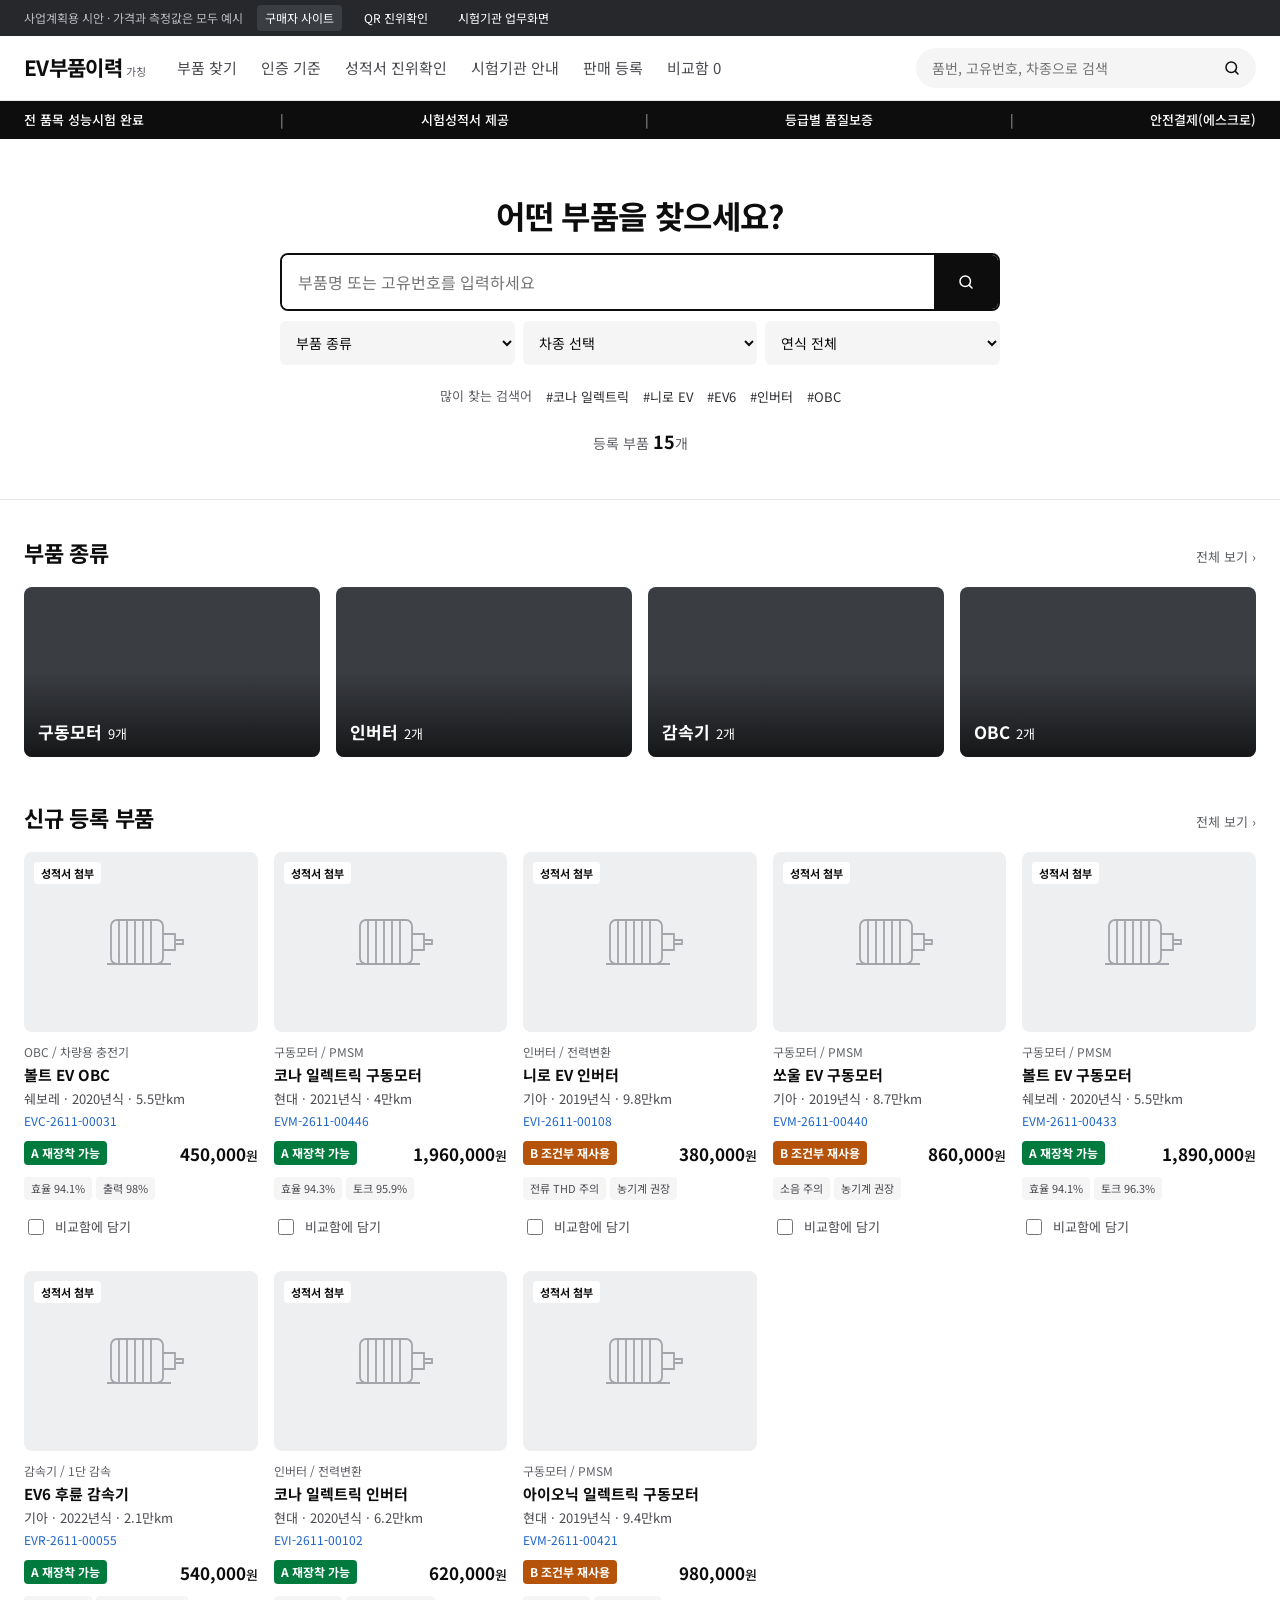
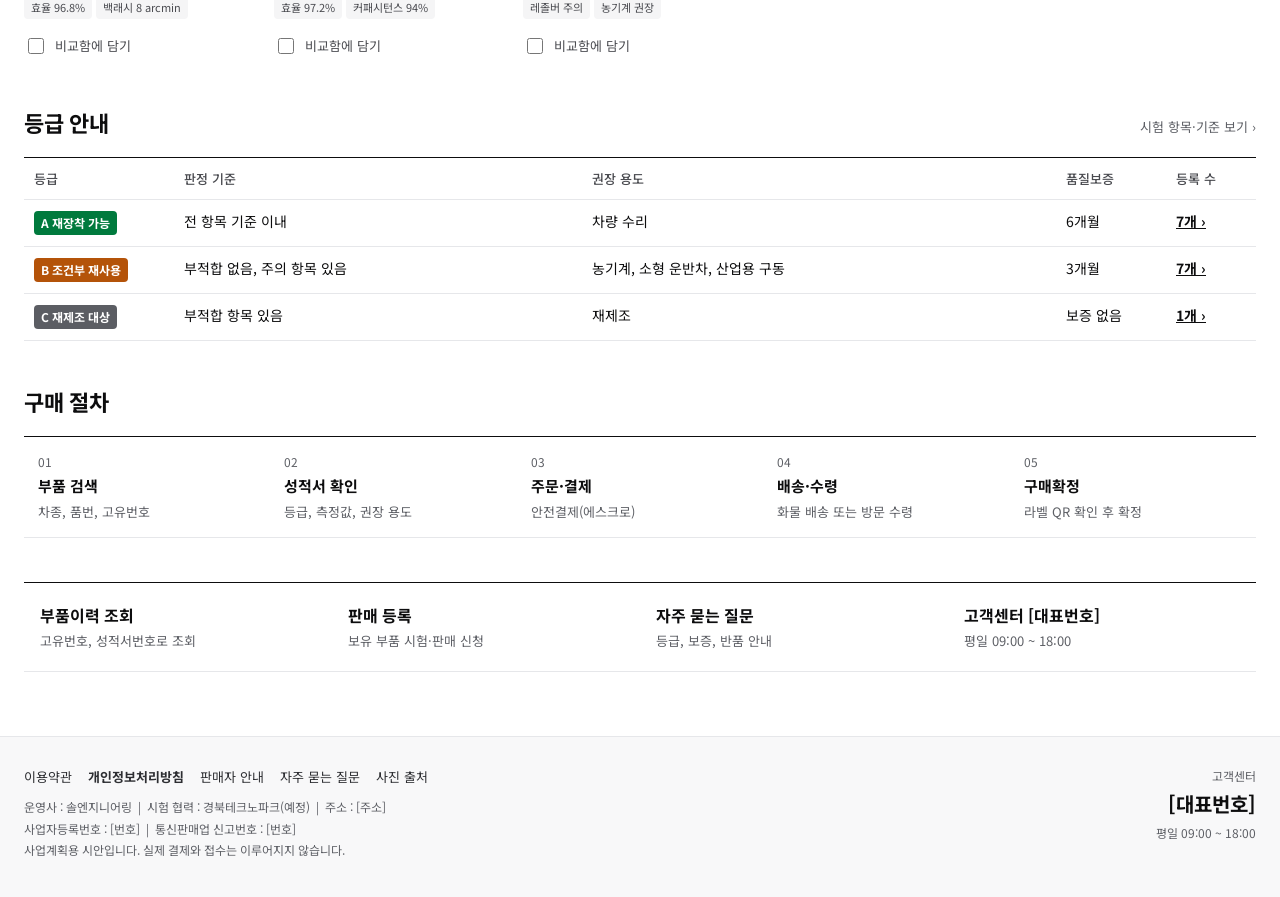
==== commit 59b620c9: "Update EV parts demo: more part types, example photos, revised copy Co-Authored-By: Claude Fable 5.2" ====
--- a/ev-parts/index.html
+++ b/ev-parts/index.html
@@ -238,6 +238,40 @@
 .seller { background: var(--ink); color: #FFFFFF; border-radius: 10px; padding: 28px; display: flex; flex-wrap: wrap; justify-content: space-between; align-items: center; gap: 16px; }
 .seller .btn { color: var(--ink); }
 
+/* photos, type filter, home v2 */
+.ph, .gallery .main, .mini .ph { overflow: hidden; }
+.mini .ph, .thumbs button { position: relative; overflow: hidden; }
+.ph img, .gallery .main img, .thumbs img, .tile img { position: absolute; inset: 0; width: 100%; height: 100%; object-fit: cover; }
+.ph .lb, .gallery .arr, .gallery .main .cap { z-index: 1; }
+.gallery .main .cap { background: rgba(255,255,255,.88); padding: 2px 8px; border-radius: 4px; }
+.promo { display: block; text-decoration: none; }
+.tbtn { display: flex; justify-content: space-between; align-items: center; width: 100%; min-height: 38px; padding: 0; border: none; background: none; cursor: pointer; text-align: left; }
+.tbtn.on { font-weight: 700; }
+.tbtn .cnt { color: var(--sub); font-weight: 400; }
+.hero { background: #FFFFFF; border-bottom: 1px solid var(--line); }
+.hero .wrap { align-items: center; text-align: center; padding-block: 56px 44px; gap: 16px; }
+.hero h1 { font-size: 32px; }
+.hero-search { display: flex; width: 100%; max-width: 720px; border: 2px solid var(--ink); border-radius: 8px; overflow: hidden; }
+.hero-search input { flex: 1; min-width: 0; height: 54px; border: none; padding: 0 16px; font-size: 16px; outline: none; }
+.hero-search button { width: 64px; border: none; background: var(--ink); color: #FFFFFF; cursor: pointer; display: flex; align-items: center; justify-content: center; }
+.hero-form { border: none; padding: 0; max-width: 720px; width: 100%; }
+.hero-form select { height: 44px; font-size: 14px; }
+.hot { display: flex; flex-wrap: wrap; gap: 4px 14px; justify-content: center; align-items: center; font-size: 13px; color: var(--sub); }
+.hot button { border: none; background: none; color: var(--ink-2); cursor: pointer; padding: 6px 0; font-size: 13px; }
+.hot button:hover { text-decoration: underline; }
+.hero .total { margin: 0; font-size: 14px; color: var(--sub); }
+.hero .total b { color: var(--ink); font-size: 18px; }
+.tiles { display: grid; grid-template-columns: repeat(auto-fit, minmax(200px, 1fr)); gap: 16px; }
+.tile { position: relative; display: block; height: 170px; border-radius: 8px; overflow: hidden; background: #3A3D42; text-decoration: none; color: #FFFFFF; }
+.tile::after { content: ""; position: absolute; inset: 50% 0 0; background: linear-gradient(transparent, rgba(13,13,14,.8)); }
+.tile span { position: absolute; left: 14px; bottom: 12px; z-index: 1; font-weight: 700; font-size: 17px; color: #FFFFFF; }
+.tile small { font-weight: 400; font-size: 13px; margin-left: 6px; }
+.svc { display: grid; grid-template-columns: repeat(auto-fit, minmax(220px, 1fr)); border-top: 1px solid var(--ink); border-bottom: 1px solid var(--line); }
+.svc a { padding: 20px 16px; text-decoration: none; display: flex; flex-direction: column; gap: 4px; }
+.svc a:hover { background: var(--soft); }
+.svc b { font-size: 16px; }
+.svc span { color: var(--sub); font-size: 13px; }
+
 /* footer */
 .site-footer { background: #F8F8F9; border-top: 1px solid var(--line); }
 .site-footer .wrap { display: flex; flex-wrap: wrap; justify-content: space-between; gap: 16px; padding-block: 28px 36px; font-size: 12px; line-height: 1.8; color: var(--sub); }
@@ -338,8 +372,45 @@
     C: { label: '재제조 대상', color: '#5B5D63', use: ['재제조'], warranty: '보증 없음' }
   };
   var REF = { nl: 4.3, eff: 95.2, tq: 270 };
-  function P(id, maker, car, year, km, price, v, d) {
-    return { id: id, maker: maker, car: car, year: year, km: km, price: price, v: v, d: d };
+  var INS = { key: 'ins', name: '절연저항 (DC 1,000 V)', short: '절연저항', unit: 'MΩ', type: 'min', limit: 100 };
+  var TYPES = {
+    motor: { name: '구동모터', full: '구동모터 (PMSM)', cat: '구동모터 / PMSM', items: ITEMS, k: ['eff', 'tq'] },
+    inverter: { name: '인버터', full: '인버터', cat: '인버터 / 전력변환', k: ['eff', 'cap'], items: [INS,
+      { key: 'eff', name: '정격 효율', short: '효율', unit: '%', type: 'min', limit: 96 },
+      { key: 'thd', name: '출력 전류 왜형률 (THD)', short: '전류 THD', unit: '%', type: 'max', limit: 5 },
+      { key: 'cap', name: 'DC 링크 커패시턴스 (정격 대비)', short: '커패시턴스', unit: '%', type: 'min', limit: 90 },
+      { key: 'temp', name: '전력소자 온도 상승', short: '온도 상승', unit: 'K', type: 'max', limit: 60 },
+      { key: 'can', name: '통신 오류율 (CAN)', short: '통신 오류', unit: '%', type: 'max', limit: 0.1 }] },
+    reducer: { name: '감속기', full: '감속기', cat: '감속기 / 1단 감속', k: ['eff', 'bl'], items: [
+      { key: 'eff', name: '전달 효율', short: '효율', unit: '%', type: 'min', limit: 95 },
+      { key: 'bl', name: '백래시', short: '백래시', unit: 'arcmin', type: 'max', limit: 12 },
+      { key: 'vib', name: '진동 (rms)', short: '진동', unit: 'mm/s', type: 'max', limit: 3.5 },
+      { key: 'noise', name: '소음', short: '소음', unit: 'dB(A)', type: 'max', limit: 75 },
+      { key: 'oil', name: '유온 상승', short: '유온 상승', unit: 'K', type: 'max', limit: 50 },
+      { key: 'leak', name: '누유량 (1시간)', short: '누유', unit: 'mL', type: 'max', limit: 1 }] },
+    obc: { name: 'OBC', full: 'OBC (차량용 충전기)', cat: 'OBC / 차량용 충전기', k: ['eff', 'out'], items: [INS,
+      { key: 'eff', name: '충전 효율', short: '효율', unit: '%', type: 'min', limit: 93 },
+      { key: 'pf', name: '역률', short: '역률', unit: '', type: 'min', limit: 0.98 },
+      { key: 'out', name: '정격 출력 (정격 대비)', short: '출력', unit: '%', type: 'min', limit: 95 },
+      { key: 'rip', name: '출력 전압 리플', short: '리플', unit: '%', type: 'max', limit: 5 },
+      { key: 'temp', name: '온도 상승', short: '온도 상승', unit: 'K', type: 'max', limit: 55 }] }
+  };
+  var IMG = [
+    ['Nissan Leaf ZE1 powertrain 01.jpg', 'TTTNIS', 'CC0'],
+    ['Nissan Leaf ZE1 powertrain 02.jpg', 'TTTNIS', 'CC0'],
+    ['Inverter motor gearbox 2.jpg', 'RudolfSimon', 'CC BY-SA 3.0'],
+    ['Inverter motor gearbox 1.jpg', 'RudolfSimon', 'CC BY-SA 3.0'],
+    ['Astemo Compact e-Axle for BEV 01.jpg', 'TTTNIS', 'CC0'],
+    ['Astemo Compact e-Axle for BEV 02.jpg', 'TTTNIS', 'CC0'],
+    ['Prius 3 Inv.jpg', 'KaiBorgeest', 'CC BY-SA 4.0'],
+    ['Nissan Leaf B7 3-in-1 powertrain.jpg', 'TTTNIS', 'CC0'],
+    ['Electric motor and transmission in a truck.jpg', 'Foxcorner', 'CC BY-SA 4.0'],
+    ['Toyota Prius PHV on-board charger. Spielvogel.jpg', 'Spielvogel', 'CC BY-SA 4.0']
+  ];
+  function imgUrl(i, w) { return 'https://commons.wikimedia.org/wiki/Special:FilePath/' + encodeURIComponent(IMG[i][0]) + '?width=' + w; }
+  function photo(i, w, alt) { return '<img src="' + imgUrl(i, w) + '" alt="' + alt + '" loading="lazy" onerror="this.remove()">'; }
+  function P(id, maker, car, year, km, price, v, d, imgs, type) {
+    return { id: id, maker: maker, car: car, year: year, km: km, price: price, v: v, d: d, imgs: imgs, type: type || 'motor' };
   }
   var PARTS = [
     P('EVM-2611-00417', '현대', '코나 일렉트릭', 2020, 6.2, 1280000, { ins: 1250, wind: 1.8, nl: 4.6, eff: 93.1, tq: 248, res: 0.42, vib: 2.9, noise: 68 }, ['10.21', '10.28', '11.03', '11.05']),
@@ -365,21 +436,31 @@
     return { verdict: e <= 0 ? '적합' : (e <= 0.1 ? '주의' : '부적합'), e: e };
   }
   function crit(it) {
-    if (it.type === 'min') return it.limit + ' ' + it.unit + ' 이상';
-    if (it.type === 'max') return it.limit + ' ' + it.unit + ' 이하';
+    if (it.type === 'min') return it.limit + (it.unit ? ' ' + it.unit : '') + ' 이상';
+    if (it.type === 'max') return it.limit + (it.unit ? ' ' + it.unit : '') + ' 이하';
     if (it.type === 'deltaPct') return '신품(' + REF.nl + ' A) 대비 ±' + it.limit + ' % 이내';
     if (it.type === 'deltaPp') return '신품(' + REF.eff + ' %) 대비 −' + it.limit + ' %p 이내';
     return '신품(' + REF.tq + ' N·m)의 ' + it.limit + ' % 이상';
   }
-  function evaluate(values) {
-    var rows = ITEMS.map(function (it) { var j = judge(it, values[it.key]); return { it: it, value: values[it.key], verdict: j.verdict }; });
+  function evaluate(values, items) {
+    var rows = (items || ITEMS).map(function (it) { var j = judge(it, values[it.key]); return { it: it, value: values[it.key], verdict: j.verdict }; });
     var c = { '적합': 0, '주의': 0, '부적합': 0, '미입력': 0 };
     rows.forEach(function (r) { c[r.verdict]++; });
     var grade = c['부적합'] ? 'C' : (c['주의'] ? 'B' : 'A');
     return { rows: rows, count: c, grade: grade, issues: rows.filter(function (r) { return r.verdict === '주의' || r.verdict === '부적합'; }) };
   }
+  var MOTOR_IMGS = [[0, 1], [1, 0], [4, 0], [2, 3], [0, 4], [3, 2], [1, 4], [4, 1], [2, 0]];
+  PARTS.forEach(function (p, i) { p.imgs = MOTOR_IMGS[i % MOTOR_IMGS.length]; });
+  PARTS.push(
+    P('EVI-2611-00102', '현대', '코나 일렉트릭', 2020, 6.2, 620000, { ins: 900, eff: 97.2, thd: 3.1, cap: 94, temp: 48, can: 0.02 }, ['10.21', '10.28', '11.05', '11.07'], [6, 5], 'inverter'),
+    P('EVI-2611-00108', '기아', '니로 EV', 2019, 9.8, 380000, { ins: 640, eff: 96.4, thd: 5.3, cap: 91, temp: 55, can: 0.05 }, ['10.23', '10.30', '11.06', '11.11'], [5, 6], 'inverter'),
+    P('EVR-2611-00055', '기아', 'EV6 후륜', 2022, 2.1, 540000, { eff: 96.8, bl: 8, vib: 2.4, noise: 70, oil: 38, leak: 0 }, ['10.20', '10.27', '11.04', '11.08'], [7, 8], 'reducer'),
+    P('EVR-2610-00049', '현대', '아이오닉 일렉트릭', 2019, 9.4, 290000, { eff: 95.3, bl: 13, vib: 3.2, noise: 74, oil: 46, leak: 0.4 }, ['10.05', '10.12', '10.23', '10.26'], [8, 7], 'reducer'),
+    P('EVC-2611-00031', '쉐보레', '볼트 EV', 2020, 5.5, 450000, { ins: 1100, eff: 94.1, pf: 0.99, out: 98, rip: 3.2, temp: 41 }, ['10.24', '10.31', '11.07', '11.13'], [9], 'obc'),
+    P('EVC-2610-00027', '기아', '쏘울 EV', 2019, 8.7, 210000, { ins: 300, eff: 91.0, pf: 0.98, out: 93, rip: 4.8, temp: 52 }, ['10.06', '10.13', '10.24', '10.27'], [9], 'obc')
+  );
   PARTS.forEach(function (p) {
-    var ev = evaluate(p.v);
+    var ev = evaluate(p.v, TYPES[p.type].items);
     p.ev = ev; p.grade = ev.grade;
     p.use = GRADE[p.grade].use;
     p.effPct = p.v.eff; p.tqPct = Math.round(p.v.tq / REF.tq * 1000) / 10;
@@ -390,7 +471,7 @@
   var CARS = []; PARTS.forEach(function (p) { var k = p.maker + '|' + p.car; if (CARS.indexOf(k) < 0) CARS.push(k); });
   function carOptions(sel) { return '<option value="">차종 선택</option>' + CARS.map(function (k) { var a = k.split('|'); return '<option value="' + k + '"' + (sel === k ? ' selected' : '') + '>' + a[0] + ' ' + a[1] + '</option>'; }).join(''); }
   function yearOptions(sel) { var o = '<option value="">연식 전체</option>'; for (var y = 2023; y >= 2018; y--) o += '<option' + (String(sel) === String(y) ? ' selected' : '') + '>' + y + '</option>'; return o; }
-  function avgPrice(g) { var l = PARTS.filter(function (p) { return p.grade === g; }); return l.length ? Math.round(l.reduce(function (s, p) { return s + p.price; }, 0) / l.length / 10000) * 10000 : 0; }
+  function avgPrice(g, t) { var l = PARTS.filter(function (p) { return p.grade === g && (!t || p.type === t); }); return l.length ? Math.round(l.reduce(function (s, p) { return s + p.price; }, 0) / l.length / 10000) * 10000 : 0; }
   function fitInfo(p) {
     var c = state.myCar; if (!c) return null;
     if (p.maker !== c.maker || p.car !== c.car) return { lv: 'no', text: '내 차량(' + c.maker + ' ' + c.car + ')과 차종이 다릅니다' };
@@ -398,6 +479,21 @@
     return { lv: 'ok', text: '내 차량(' + c.maker + ' ' + c.car + (c.year ? ' ' + c.year : '') + ')과 호환 확인' };
   }
   var FIT_COLOR = { ok: 'var(--ok)', check: 'var(--warn)', no: 'var(--bad)' };
+  function pname(p) { return p.car + ' ' + TYPES[p.type].name; }
+  function keyStats(p) {
+    var T = TYPES[p.type];
+    return T.k.map(function (k) {
+      var it = T.items.filter(function (x) { return x.key === k; })[0], v = p.v[k];
+      if (p.type === 'motor' && k === 'eff') return { l: '정격점 효율', s: '효율', v: v + '%', d: '신품 대비 ' + (Math.round((v - REF.eff) * 10) / 10) + '%p' };
+      if (p.type === 'motor' && k === 'tq') return { l: '최대 토크', s: '토크', v: (Math.round(v / REF.tq * 1000) / 10) + '%', d: '신품 대비' };
+      return { l: it.name.replace(/ \(.*\)/, ''), s: it.short, v: fmt(v) + (it.unit === '%' ? '%' : ' ' + it.unit), d: '기준 ' + crit(it) };
+    });
+  }
+  function typeCount(t) { return PARTS.filter(function (p) { return p.type === t; }).length; }
+  function typeRows() {
+    return '<button type="button" class="tbtn' + (!state.type ? ' on' : '') + '" data-type=""><span>전체</span><span class="cnt">' + PARTS.length + '</span></button>' +
+      Object.keys(TYPES).map(function (k) { return '<button type="button" class="tbtn' + (state.type === k ? ' on' : '') + '" data-type="' + k + '"><span>' + TYPES[k].name + '</span><span class="cnt">' + typeCount(k) + '</span></button>'; }).join('');
+  }
   function fitBox(p) {
     var f = fitInfo(p);
     if (!f) return '<form class="fit" id="carForm"><b>내 차량에 맞는지 확인</b><div class="fit-row"><label class="sr" for="cCar">차종</label><select id="cCar">' + carOptions('') + '</select><label class="sr" for="cYear">연식</label><select id="cYear">' + yearOptions('') + '</select><button class="btn sm dark" type="submit">확인</button></div><small>호환 확인이 뜬 A등급 부품이 맞지 않으면 반품 운임을 플랫폼이 부담합니다. (정책 안)</small></form>';
@@ -407,6 +503,7 @@
   function toggleCmp(id) {
     var i = state.compare.indexOf(id);
     if (i >= 0) { state.compare.splice(i, 1); toast('비교함에서 뺐습니다.'); return; }
+    if (state.compare.length && byId[state.compare[0]].type !== byId[id].type) { toast('같은 종류의 부품끼리만 비교할 수 있습니다.'); return; }
     if (state.compare.length >= 3) { toast('비교는 최대 3개까지 담을 수 있습니다.'); return; }
     state.compare.push(id); toast('비교함에 담았습니다 (' + state.compare.length + '/3)');
   }
@@ -422,7 +519,7 @@
   var ICON_CHECK = '<svg width="30" height="30" viewBox="0 0 24 24" fill="none" stroke="#FFFFFF" stroke-width="2.4" stroke-linecap="round" stroke-linejoin="round" aria-hidden="true"><path d="M5 12.5l4.5 4.5L19 7.5"></path></svg>';
   function issueText(p) { return p.ev.issues.map(function (r) { return r.it.short + ' ' + r.verdict; }).join(', '); }
   function tagsFor(p) {
-    if (p.grade === 'A') return ['효율 ' + p.effPct + '%', '토크 ' + p.tqPct + '%'];
+    if (p.grade === 'A') return keyStats(p).map(function (s) { return s.s + ' ' + s.v; });
     return [issueText(p), p.use[0] + (p.grade === 'C' ? '용' : ' 권장')];
   }
   var toastTimer;
@@ -440,11 +537,11 @@
       '<nav class="gnb" aria-label="주 메뉴">' + nav.map(function (n) { return '<a href="#' + n[0] + '"' + (n[0] === active ? ' class="on" aria-current="page"' : '') + '>' + n[1] + '</a>'; }).join('') + '</nav>' +
       '<form class="search" id="topSearch" role="search"><label class="sr" for="q">부품 검색</label><input id="q" type="search" placeholder="품번, 고유번호, 차종으로 검색" value="' + esc(state.q) + '"><button class="icon-btn" type="submit" aria-label="검색">' + ICON_SEARCH + '</button></form>' +
       '</div></header>' +
-      '<div class="benefit"><div class="wrap"><span>전 부품 시험성적서 첨부</span><i>|</i><span>장비 원본 데이터 위변조 확인</span><i>|</i><span>용도별 A·B·C 등급 표시</span><i>|</i><span>봉인 라벨로 실물 일치 보장</span></div></div>';
+      '<div class="benefit"><div class="wrap"><span>전 품목 성능시험 완료</span><i>|</i><span>시험성적서 제공</span><i>|</i><span>등급별 품질보증</span><i>|</i><span>안전결제(에스크로)</span></div></div>';
   }
   function footer() {
     return '<footer class="site-footer"><div class="wrap"><div>' +
-      '<div class="links"><a href="#" data-toast="약관 페이지는 준비 중입니다.">이용약관</a><a href="#" data-toast="개인정보처리방침은 준비 중입니다."><b>개인정보처리방침</b></a><a href="#sell">판매자 안내</a></div>' +
+      '<div class="links"><a href="#" data-toast="약관 페이지는 준비 중입니다.">이용약관</a><a href="#" data-toast="개인정보처리방침은 준비 중입니다."><b>개인정보처리방침</b></a><a href="#sell">판매자 안내</a><a href="#faq">자주 묻는 질문</a><a href="#credits">사진 출처</a></div>' +
       '<div>운영사 : 솔엔지니어링 &nbsp;|&nbsp; 시험 협력 : 경북테크노파크(예정) &nbsp;|&nbsp; 주소 : [주소]</div>' +
       '<div>사업자등록번호 : [번호] &nbsp;|&nbsp; 통신판매업 신고번호 : [번호]</div>' +
       '<div>사업계획용 시안입니다. 실제 결제와 접수는 이루어지지 않습니다.</div></div>' +
@@ -453,18 +550,19 @@
   function shop(active, body) { return header(active) + '<main>' + body + '</main>' + footer(); }
 
   /* ---------- state ---------- */
-  var state = { myCar: null, compare: [], car: '', q: '', maker: '', year: '', grades: { A: true, B: true, C: false }, use: '전체', sort: 'recent', page: 1, tab: 'test', photo: 0, qa: {} };
+  var state = { type: '', myCar: null, compare: [], car: '', q: '', maker: '', year: '', grades: { A: true, B: true, C: false }, use: '전체', sort: 'recent', page: 1, tab: 'test', photo: 0, qa: {} };
 
   /* ---------- list ---------- */
   function filtered() {
     var q = state.q.trim().toLowerCase();
     var list = PARTS.filter(function (p) {
       if (!state.grades[p.grade]) return false;
+      if (state.type && p.type !== state.type) return false;
       if (state.maker && p.maker !== state.maker) return false;
       if (state.car && p.car !== state.car) return false;
       if (state.year && String(p.year) !== state.year) return false;
       if (state.use !== '전체' && p.use.indexOf(state.use) < 0) return false;
-      if (q && (p.id + ' ' + p.maker + ' ' + p.car + ' 구동모터').toLowerCase().indexOf(q) < 0) return false;
+      if (q && (p.id + ' ' + p.maker + ' ' + pname(p)).toLowerCase().indexOf(q) < 0) return false;
       return true;
     });
     var key = { recent: function (a, b) { return b.d[2].localeCompare(a.d[2]); }, low: function (a, b) { return a.price - b.price; }, eff: function (a, b) { return b.v.eff - a.v.eff; } }[state.sort];
@@ -478,16 +576,13 @@
     var uses = ['전체', '차량 수리', '농기계', '소형 운반차', '산업용 구동', '재제조'];
     var html = '<div class="wrap shop">' +
       '<aside class="filters" aria-label="필터">' +
-        '<div class="promo"><span>시험기관이 직접 측정한</span><strong>인증 중고부품만<br>모았습니다</strong></div>' +
+        '<a class="promo" href="#verify"><span>부품이력 조회</span><strong>고유번호로<br>시험 이력 확인</strong></a>' +
         '<div class="fgroup"><h2>차량 선택 <button class="reset" type="button" id="resetCar">초기화</button></h2>' +
           '<label class="sr" for="fMaker">제조사</label><select id="fMaker"><option value="">제조사 전체</option>' + makers.map(function (m) { return '<option' + (m === state.maker ? ' selected' : '') + '>' + m + '</option>'; }).join('') + '</select>' +
           '<label class="sr" for="fYear">연식</label><select id="fYear"><option value="">연식 전체</option>' + years.map(function (y) { return '<option' + (String(y) === state.year ? ' selected' : '') + '>' + y + '</option>'; }).join('') + '</select>' +
         '</div>' +
         '<div class="fgroup"><h2>부품 종류</h2>' +
-          '<div class="frow"><span><b>구동모터</b></span><span class="cnt" style="color:var(--ok)">' + PARTS.length + '</span></div>' +
-          '<div class="frow off"><span>감속기</span><span class="cnt">준비 중</span></div>' +
-          '<div class="frow off"><span>인버터</span><span class="cnt">준비 중</span></div>' +
-          '<div class="frow off"><span>OBC (차량용 충전기)</span><span class="cnt">준비 중</span></div>' +
+          typeRows() +
         '</div>' +
         '<div class="fgroup"><h2>등급</h2>' + ['A', 'B', 'C'].map(function (g) {
           return '<label class="frow" for="g' + g + '"><input type="checkbox" id="g' + g + '" data-grade="' + g + '"' + (state.grades[g] ? ' checked' : '') + '><span>' + g + ' · ' + GRADE[g].label + '</span><span class="cnt">' + gc[g] + '</span></label>';
@@ -496,7 +591,7 @@
       '<section class="results" aria-label="검색 결과">' +
         (state.myCar ? '<div class="note" style="padding:10px 14px">내 차량: <b>' + state.myCar.maker + ' ' + state.myCar.car + (state.myCar.year ? ' ' + state.myCar.year : '') + '</b> · 호환되는 부품에 표시됩니다 <button class="reset" type="button" id="clearCar">해제</button></div>' : '') +
         '<div class="chips" role="group" aria-label="권장 용도">' + uses.map(function (u) { return '<button type="button" class="chip' + (state.use === u ? ' on' : '') + '" data-use="' + u + '" aria-pressed="' + (state.use === u) + '">' + (u === '전체' ? '용도 전체' : u) + '</button>'; }).join('') + '</div>' +
-        '<div class="res-head"><span style="font-size:16px;font-weight:700">' + list.length + '개 <span style="font-size:13px;font-weight:400;color:var(--sub)">· 구동모터' + (state.q ? ' · “' + esc(state.q) + '” 검색' : '') + '</span></span>' +
+        '<div class="res-head"><span style="font-size:16px;font-weight:700">' + list.length + '개 <span style="font-size:13px;font-weight:400;color:var(--sub)">· ' + (state.type ? TYPES[state.type].name : '전체 부품') + (state.q ? ' · “' + esc(state.q) + '” 검색' : '') + '</span></span>' +
           '<label class="sr" for="sort">정렬</label><select id="sort"><option value="recent"' + (state.sort === 'recent' ? ' selected' : '') + '>최근 시험순</option><option value="low"' + (state.sort === 'low' ? ' selected' : '') + '>낮은 가격순</option><option value="eff"' + (state.sort === 'eff' ? ' selected' : '') + '>효율 높은순</option></select></div>' +
         (list.length ? '<div class="grid">' + list.map(card).join('') + '</div>' :
           '<div class="empty">조건에 맞는 부품이 없습니다. 등급이나 용도 필터를 넓혀 보세요.<br><button class="btn sm" type="button" id="clearAll" style="margin-top:14px">필터 모두 해제</button></div>') +
@@ -509,8 +604,8 @@
     var fitTag = f && f.lv !== 'no' ? '<span class="tag" style="color:#FFFFFF;background:' + FIT_COLOR[f.lv] + '">' + (f.lv === 'ok' ? '내 차량 호환' : '연식 확인') + '</span>' : '';
     var inCmp = state.compare.indexOf(p.id) >= 0;
     return '<div class="card"><a class="card-link" href="#part-' + p.id + '">' +
-      '<div class="ph">' + motor(96, 72) + '<span class="lb">성적서 첨부</span></div>' +
-      '<div class="meta"><span class="cat">구동모터 / PMSM</span><span class="ttl">' + p.car + ' 구동모터</span><span class="sub2">' + p.maker + ' · ' + p.year + '년식 · ' + p.km + '만km</span><span class="code">' + p.id + '</span></div>' +
+      '<div class="ph">' + motor(96, 72) + photo(p.imgs[0], 480, pname(p)) + '<span class="lb">성적서 첨부</span></div>' +
+      '<div class="meta"><span class="cat">' + TYPES[p.type].cat + '</span><span class="ttl">' + pname(p) + '</span><span class="sub2">' + p.maker + ' · ' + p.year + '년식 · ' + p.km + '만km</span><span class="code">' + p.id + '</span></div>' +
       '<div class="pr">' + gBadge(p.grade, true) + '<span class="price num">' + won(p.price) + '<small style="font-size:13px;font-weight:500">원</small></span></div>' +
       '<div class="tags">' + fitTag + tagsFor(p).map(function (t) { return '<span class="tag">' + t + '</span>'; }).join('') + '</div></a>' +
       '<label class="cmp" for="cmp-' + p.id + '"><input type="checkbox" id="cmp-' + p.id + '" data-cmp="' + p.id + '"' + (inCmp ? ' checked' : '') + '> 비교함에 담기</label></div>';
@@ -534,7 +629,7 @@
   function tabContent(p) {
     var t = state.tab;
     if (t === 'test') {
-      return '<section style="display:flex;flex-direction:column;gap:12px"><div style="display:flex;flex-wrap:wrap;justify-content:space-between;gap:8px;align-items:baseline"><h2 class="h-sec">시험 결과 <span style="font-size:14px;font-weight:400;color:var(--sub)">적합 ' + p.ev.count['적합'] + ' · 주의 ' + p.ev.count['주의'] + ' · 부적합 ' + p.ev.count['부적합'] + '</span></h2><span style="font-size:12px;color:var(--sub)">23 ℃ · 45 %RH · DC 350 V · 3,000 rpm · 부하 50 %</span></div>' + testTable(p) +
+      return '<section style="display:flex;flex-direction:column;gap:12px"><div style="display:flex;flex-wrap:wrap;justify-content:space-between;gap:8px;align-items:baseline"><h2 class="h-sec">시험 결과 <span style="font-size:14px;font-weight:400;color:var(--sub)">적합 ' + p.ev.count['적합'] + ' · 주의 ' + p.ev.count['주의'] + ' · 부적합 ' + p.ev.count['부적합'] + '</span></h2><span style="font-size:12px;color:var(--sub)">' + (p.type === 'motor' ? '23 ℃ · 45 %RH · DC 350 V · 3,000 rpm · 부하 50 %' : '23 ℃ · 45 %RH · 정격 조건') + '</span></div>' + testTable(p) +
         '<div class="note"><b>권장 용도</b> &nbsp;' + p.use.join(', ') + '<br><span style="color:#4A4B50">' + gradeComment(p) + '</span></div>' +
         '<div><a class="btn sm" href="#report-' + p.id + '">성적서 원본 보기</a></div></section>';
     }
@@ -548,7 +643,7 @@
         '<li>등급과 측정값은 시험일(' + p.testDate + ') 기준입니다. 운송 중 외관 손상은 수령 즉시 확인해 주세요.</li>' +
         '<li>B·C등급 부품은 차량 재장착용으로 권장하지 않습니다. 권장 용도를 확인해 주세요.</li>' +
         '<li>부품에 붙은 봉인 라벨 번호와 성적서의 고유번호가 같은지 QR로 확인할 수 있습니다.</li>' +
-        '<li>구동모터는 중량물이라 화물 배송 또는 방문 수령만 가능합니다.</li></ul></section>';
+        '<li>중량물은 화물 배송 또는 방문 수령만 가능합니다.</li></ul></section>';
     }
     if (t === 'return') {
       return '<section style="display:flex;flex-direction:column;gap:12px"><h2 class="h-sec">교환 및 반품</h2>' +
@@ -573,26 +668,26 @@
   }
   function viewDetail(id) {
     var p = byId[id]; if (!p) return viewNotFound();
+    var pi = ((state.photo % p.imgs.length) + p.imgs.length) % p.imgs.length;
     var tabs = [['test', '시험 결과'], ['history', '부품 이력'], ['check', '구매 전 확인사항'], ['return', '교환 및 반품'], ['qa', '문의하기']];
     var thumbs = ['정면', '측면', '커넥터', '명판', '하부', '봉인 라벨'];
     var issue = p.ev.issues.length ? p.ev.issues.length + '건' : '없음';
     var html = '<div class="wrap">' +
-      '<nav class="crumb" aria-label="현재 위치"><a href="#list">홈</a><span>›</span><a href="#list">구동모터</a><span>›</span><b>' + p.maker + ' ' + p.car + '</b></nav>' +
-      '<div class="dtop"><div class="gallery"><div class="main">' + motor(200, 150) +
+      '<nav class="crumb" aria-label="현재 위치"><a href="#list">홈</a><span>›</span><a href="#list">' + TYPES[p.type].name + '</a><span>›</span><b>' + p.maker + ' ' + p.car + '</b></nav>' +
+      '<div class="dtop"><div class="gallery"><div class="main">' + motor(200, 150) + photo(p.imgs[pi], 960, pname(p)) +
         '<button class="arr" type="button" style="left:12px" data-photo="-1" aria-label="이전 사진"><svg width="22" height="22" viewBox="0 0 24 24" fill="none" stroke="#2D2E32" stroke-width="2" stroke-linecap="round" aria-hidden="true"><path d="M15 5l-7 7 7 7"></path></svg></button>' +
         '<button class="arr" type="button" style="right:12px" data-photo="1" aria-label="다음 사진"><svg width="22" height="22" viewBox="0 0 24 24" fill="none" stroke="#2D2E32" stroke-width="2" stroke-linecap="round" aria-hidden="true"><path d="M9 5l7 7-7 7"></path></svg></button>' +
-        '<span class="cap">실물 사진 영역 · ' + thumbs[state.photo] + ' (' + (state.photo + 1) + '/6)</span></div>' +
-        '<div class="thumbs">' + thumbs.map(function (t, i) { return '<button type="button" data-thumb="' + i + '" class="' + (i === state.photo ? 'on' : '') + '" aria-label="' + t + ' 사진">' + t + '</button>'; }).join('') + '</div></div>' +
+        '<span class="cap">예시 사진 ' + (pi + 1) + '/' + p.imgs.length + '</span></div>' +
+        '<div class="thumbs">' + p.imgs.map(function (im, i) { return '<button type="button" data-thumb="' + i + '" class="' + (i === pi ? 'on' : '') + '" aria-label="사진 ' + (i + 1) + '">' + photo(im, 200, '') + '</button>'; }).join('') + '</div></div>' +
       '<div class="info"><span style="font-size:13px;color:var(--sub)">상품코드 : ' + p.id + '</span>' +
         '<div class="badges"><span>' + p.maker + ' / ' + p.car + '</span><span>' + p.year + '</span><span style="background:' + GRADE[p.grade].color + '">' + p.grade + '등급</span></div>' +
-        '<div style="display:flex;flex-direction:column;gap:4px"><h1>구동모터 (PMSM)</h1><span style="font-size:15px;color:var(--blue)">OEM 품번 [품번] · 주행 ' + p.km + '만km</span></div>' +
+        '<div style="display:flex;flex-direction:column;gap:4px"><h1>' + TYPES[p.type].full + '</h1><span style="font-size:15px;color:var(--blue)">OEM 품번 [품번] · 주행 ' + p.km + '만km</span></div>' +
         '<div class="pricebox"><b class="num">' + won(p.price) + '</b><span style="font-size:18px;font-weight:500">원</span>' +
-          '<div style="font-size:13px;color:var(--sub);margin-top:4px">' + p.grade + '등급 구동모터 평균 ' + won(avgPrice(p.grade)) + '원 · 보증 ' + GRADE[p.grade].warranty + ' (안) · 수령 후 7일 내 반품</div></div>' +
+          '<div style="font-size:13px;color:var(--sub);margin-top:4px">' + p.grade + '등급 ' + TYPES[p.type].name + ' 평균 ' + won(avgPrice(p.grade, p.type)) + '원 · 보증 ' + GRADE[p.grade].warranty + ' (안) · 수령 후 7일 내 반품</div></div>' +
         fitBox(p) +
         '<section class="cert"><div class="cert-h"><h2>시험 인증 요약</h2><span>경북테크노파크 · ' + p.testDate + ' 시험</span></div>' +
           '<div class="cert-g"><div><small>종합 등급</small><b style="color:' + GRADE[p.grade].color + '">' + p.grade + '</b><em>' + GRADE[p.grade].label + '</em></div>' +
-          '<div><small>정격점 효율</small><b class="num">' + p.effPct + '%</b><em>신품 대비 ' + (Math.round((p.v.eff - REF.eff) * 10) / 10) + '%p</em></div>' +
-          '<div><small>최대 토크</small><b class="num">' + p.tqPct + '%</b><em>신품 대비</em></div>' +
+          keyStats(p).map(function (s) { return '<div><small>' + s.l + '</small><b class="num">' + s.v + '</b><em>' + s.d + '</em></div>'; }).join('') +
           '<div><small>주의·부적합</small><b style="color:' + (p.ev.issues.length ? GRADE[p.grade].color : 'var(--ink)') + '">' + issue + '</b><em>' + (p.ev.issues.length ? issueText(p) : '모든 항목 적합') + '</em></div></div>' +
           '<div class="cert-f"><span>성적서 ' + p.report + ' · 원본 데이터 일치</span><a href="#report-' + p.id + '">성적서 보기 ›</a></div></section>' +
         '<section style="display:flex;flex-direction:column;gap:8px"><h2 style="margin:0;font-size:14px">배송방법</h2><div class="ship"><div><b>화물 배송 (착불)</b><small>중량물 화물 배송, 운임은 수령 시 지불</small></div><div><b>방문 수령</b><small>보관 창고에서 직접 수령 · [창고 위치]</small></div></div></section>' +
@@ -601,7 +696,7 @@
       '</div></div>' +
       '<div class="dbottom"><div class="dmain"><div class="tabs" role="tablist" aria-label="상세 정보">' + tabs.map(function (t) { return '<button type="button" role="tab" id="tab-' + t[0] + '" aria-selected="' + (state.tab === t[0]) + '" aria-controls="tabpanel" data-tab="' + t[0] + '">' + t[1] + '</button>'; }).join('') + '</div>' +
         '<div id="tabpanel" role="tabpanel" aria-labelledby="tab-' + state.tab + '">' + tabContent(p) + '</div></div>' +
-        '<aside class="side" aria-label="주문 요약"><span style="font-size:13px;color:var(--sub)">' + p.maker + ' / ' + p.car + ' (' + p.year + ')</span><b style="font-size:18px">구동모터 (PMSM)</b><span style="color:var(--blue)">' + p.id + '</span>' +
+        '<aside class="side" aria-label="주문 요약"><span style="font-size:13px;color:var(--sub)">' + p.maker + ' / ' + p.car + ' (' + p.year + ')</span><b style="font-size:18px">' + TYPES[p.type].full + '</b><span style="color:var(--blue)">' + p.id + '</span>' +
           '<div class="tot"><span style="font-size:13px">총 상품금액</span><b class="num">' + won(p.price) + '<small style="font-size:14px;font-weight:500">원</small></b></div>' +
           '<a class="btn" href="#quote-' + p.id + '">견적 문의</a><a class="btn dark" href="#order-' + p.id + '">바로 구매</a></aside></div></div>';
     return shop('list', html);
@@ -609,11 +704,11 @@
 
   /* ---------- quote ---------- */
   function partMini(p) {
-    return '<div class="mini"><div class="ph">' + motor(50, 38) + '</div><div style="display:flex;flex-direction:column;gap:2px"><b>' + p.car + ' 구동모터</b><span style="font-size:13px;color:var(--sub)">' + p.maker + ' · ' + p.year + '년식 · ' + p.id + '</span><span>' + gBadge(p.grade, true) + '</span></div></div>';
+    return '<div class="mini"><div class="ph">' + motor(50, 38) + photo(p.imgs[0], 200, '') + '</div><div style="display:flex;flex-direction:column;gap:2px"><b>' + pname(p) + '</b><span style="font-size:13px;color:var(--sub)">' + p.maker + ' · ' + p.year + '년식 · ' + p.id + '</span><span>' + gBadge(p.grade, true) + '</span></div></div>';
   }
   function viewQuote(id) {
     var p = byId[id]; if (!p) return viewNotFound();
-    var html = '<div class="wrap"><nav class="crumb" aria-label="현재 위치"><a href="#list">홈</a><span>›</span><a href="#part-' + p.id + '">' + p.car + ' 구동모터</a><span>›</span><b>견적 문의</b></nav>' +
+    var html = '<div class="wrap"><nav class="crumb" aria-label="현재 위치"><a href="#list">홈</a><span>›</span><a href="#part-' + p.id + '">' + pname(p) + '</a><span>›</span><b>견적 문의</b></nav>' +
       '<div class="form-page"><form class="form-main" id="quoteForm" novalidate>' +
         '<div><h1 style="margin:0;font-size:26px">견적 문의</h1><p style="margin:6px 0 0;color:var(--sub)">수량, 용도, 배송 지역을 남겨 주시면 판매자가 견적서를 보내 드립니다.</p></div>' +
         '<section style="display:flex;flex-direction:column;gap:14px"><h2 class="h-sec">문의 정보</h2><div class="fgrid">' +
@@ -636,14 +731,14 @@
   function viewQuoteDone(id) {
     var p = byId[id]; var r = state.lastQuote || {};
     return shop('list', '<div class="wrap"><div class="done"><div class="mark">' + ICON_CHECK + '</div><h1>견적 요청이 접수되었습니다</h1><p style="margin:0;color:var(--sub)">판매자가 확인 후 영업일 기준 1일 안에 연락드립니다.</p>' +
-      '<table class="tbl"><tbody><tr><th style="width:140px">접수번호</th><td class="num">' + esc(r.no) + '</td></tr><tr><th>부품</th><td>' + p.car + ' 구동모터 · ' + p.id + '</td></tr><tr><th>요청 수량</th><td>' + esc(r.qty) + '개</td></tr><tr><th>사용 용도</th><td>' + esc(r.use) + '</td></tr><tr><th>회신 연락처</th><td>' + esc(r.company) + ' ' + esc(r.name) + ' · ' + esc(r.phone) + '</td></tr></tbody></table>' +
+      '<table class="tbl"><tbody><tr><th style="width:140px">접수번호</th><td class="num">' + esc(r.no) + '</td></tr><tr><th>부품</th><td>' + pname(p) + ' · ' + p.id + '</td></tr><tr><th>요청 수량</th><td>' + esc(r.qty) + '개</td></tr><tr><th>사용 용도</th><td>' + esc(r.use) + '</td></tr><tr><th>회신 연락처</th><td>' + esc(r.company) + ' ' + esc(r.name) + ' · ' + esc(r.phone) + '</td></tr></tbody></table>' +
       '<div style="display:flex;gap:8px;flex-wrap:wrap;justify-content:center"><a class="btn" href="#part-' + p.id + '">상품으로 돌아가기</a><a class="btn dark" href="#list">다른 부품 보기</a></div></div></div>');
   }
 
   /* ---------- order ---------- */
   function viewOrder(id) {
     var p = byId[id]; if (!p) return viewNotFound();
-    var html = '<div class="wrap"><nav class="crumb" aria-label="현재 위치"><a href="#list">홈</a><span>›</span><a href="#part-' + p.id + '">' + p.car + ' 구동모터</a><span>›</span><b>주문서</b></nav>' +
+    var html = '<div class="wrap"><nav class="crumb" aria-label="현재 위치"><a href="#list">홈</a><span>›</span><a href="#part-' + p.id + '">' + pname(p) + '</a><span>›</span><b>주문서</b></nav>' +
       '<div class="form-page"><form class="form-main" id="orderForm" novalidate>' +
         '<div style="display:flex;flex-direction:column;gap:6px"><h1 style="margin:0;font-size:26px">주문서 작성</h1><div class="stepper"><b>01 주문서</b><span>›</span><span>02 결제</span><span>›</span><span>03 주문 완료</span></div></div>' +
         '<section style="display:flex;flex-direction:column;gap:12px"><h2 class="h-sec">주문 상품</h2><div class="panel">' + partMini(p) + '</div>' +
@@ -669,7 +764,7 @@
   function viewOrderDone(id) {
     var p = byId[id]; var o = state.lastOrder || {};
     return shop('list', '<div class="wrap"><div class="done"><div class="mark">' + ICON_CHECK + '</div><div class="stepper" style="justify-content:center"><span>01 주문서</span><span>›</span><span>02 결제</span><span>›</span><b>03 주문 완료</b></div><h1>주문이 완료되었습니다</h1>' +
-      '<table class="tbl"><tbody><tr><th style="width:140px">주문번호</th><td class="num">' + esc(o.no) + '</td></tr><tr><th>상품</th><td>' + p.car + ' 구동모터 · ' + p.id + ' (' + p.grade + '등급)</td></tr><tr><th>결제 금액</th><td class="num"><b>' + won(p.price) + '원</b></td></tr><tr><th>결제 수단</th><td>' + esc(o.pay) + '</td></tr><tr><th>배송</th><td>' + esc(o.ship) + '</td></tr>' +
+      '<table class="tbl"><tbody><tr><th style="width:140px">주문번호</th><td class="num">' + esc(o.no) + '</td></tr><tr><th>상품</th><td>' + pname(p) + ' · ' + p.id + ' (' + p.grade + '등급)</td></tr><tr><th>결제 금액</th><td class="num"><b>' + won(p.price) + '원</b></td></tr><tr><th>결제 수단</th><td>' + esc(o.pay) + '</td></tr><tr><th>배송</th><td>' + esc(o.ship) + '</td></tr>' +
       (o.payKey === 'bank' || o.payKey === 'tax' ? '<tr><th>입금 계좌</th><td>[은행명] [계좌번호] · 예금주 솔엔지니어링 · 3일 안에 입금</td></tr>' : '') +
       '</tbody></table><div class="note" style="text-align:left;width:100%">출고 전 봉인 라벨 사진을 한 번 더 보내 드립니다. 받으신 부품의 라벨 QR을 찍으면 이 성적서와 같은 부품인지 확인할 수 있습니다.</div>' +
       '<div style="display:flex;gap:8px;flex-wrap:wrap;justify-content:center"><a class="btn" href="#verify-' + p.id + '">라벨 QR 확인해 보기</a><a class="btn dark" href="#list">쇼핑 계속하기</a></div></div></div>');
@@ -683,7 +778,7 @@
     if (p) {
       res = '<div class="vok"><span>조회 결과</span><strong>정상 발행된 성적서입니다</strong><span>원본 데이터 해시 일치 · 성적서 ' + p.report + '</span></div>' +
         '<div class="badges"><span>' + p.maker + ' / ' + p.car + '</span><span>' + p.year + '</span><span style="background:' + GRADE[p.grade].color + '">' + p.grade + '등급</span></div>' +
-        '<h2 style="margin:0;font-size:22px">구동모터 (PMSM) <span style="font-size:14px;font-weight:400;color:var(--blue)">' + p.id + '</span></h2>' +
+        '<h2 style="margin:0;font-size:22px">' + TYPES[p.type].full + ' <span style="font-size:14px;font-weight:400;color:var(--blue)">' + p.id + '</span></h2>' +
         '<table class="tbl"><tbody><tr><th style="width:110px;font-weight:400;color:var(--sub)">시험기관</th><td>경북테크노파크</td></tr><tr><th style="font-weight:400;color:var(--sub)">시험일</th><td>' + p.testDate + '</td></tr><tr><th style="font-weight:400;color:var(--sub)">종합 판정</th><td><b>' + p.grade + ' · ' + GRADE[p.grade].label + '</b></td></tr><tr><th style="font-weight:400;color:var(--sub)">권장 용도</th><td>' + p.use.join(', ') + '</td></tr></tbody></table>' +
         '<table class="tbl" style="font-size:13px"><tbody>' + p.ev.rows.map(function (r) { return '<tr' + (r.verdict !== '적합' ? ' style="background:#FFF7ED"' : '') + '><td>' + r.it.short + '</td><td class="num" style="text-align:right">' + fmt(r.value) + ' ' + r.it.unit + '</td><td style="text-align:right;font-weight:700;width:56px;color:' + vColor(r.verdict) + '">' + r.verdict + '</td></tr>'; }).join('') + '</tbody></table>' +
         '<div style="display:flex;gap:8px"><a class="btn" style="flex:1" href="#report-' + p.id + '">성적서 원본</a><a class="btn dark" style="flex:1.3" href="#part-' + p.id + '">판매 상품 보기</a></div>';
@@ -717,15 +812,15 @@
       '<table class="t" style="width:100%;border-top:2px solid #222222"><tbody>' +
         '<tr><th rowspan="2" ' + th + '>1. 의 뢰 자</th><th style="width:12%">기 관 명</th><td>[재제조사명]</td><th style="width:12%">대 표 자</th><td style="width:18%">[대표자명]</td></tr>' +
         '<tr><th>주 소</th><td colspan="3">[의뢰자 주소]</td></tr>' +
-        '<tr><th>2. 시 료 명</th><td colspan="4">사용후 전기차 구동모터 (PMSM) / ' + p.maker + ' ' + p.car + ' ' + p.year + '년식 / 부품 고유번호 ' + p.id + '</td></tr>' +
+        '<tr><th>2. 시 료 명</th><td colspan="4">사용후 전기차 ' + TYPES[p.type].full + ' / ' + p.maker + ' ' + p.car + ' ' + p.year + '년식 / 부품 고유번호 ' + p.id + '</td></tr>' +
         '<tr><th>3. 접수일자</th><td colspan="2">2026년 ' + p.d[1].replace('.', '월 ') + '일</td><th>시험일자</th><td>2026년 ' + p.d[2].replace('.', '월 ') + '일</td></tr>' +
         '<tr><th>4. 성적서 용도</th><td colspan="4">재사용 부품 거래 및 품질 확인용</td></tr>' +
-        '<tr><th>5. 시험방법</th><td colspan="4">[시험기관 내부 절차서 번호] 사용후 구동모터 성능시험 절차 (예시)</td></tr>' +
-        '<tr><th>6. 시험환경</th><td colspan="4">온도 (23 ± 2) ℃, 습도 (45 ± 10) % R.H. / 입력전압 DC 350 V, 3,000 rpm, 부하율 50 %</td></tr></tbody></table>' +
+        '<tr><th>5. 시험방법</th><td colspan="4">[시험기관 내부 절차서 번호] 사용후 ' + TYPES[p.type].name + ' 성능시험 절차 (예시)</td></tr>' +
+        '<tr><th>6. 시험환경</th><td colspan="4">온도 (23 ± 2) ℃, 습도 (45 ± 10) % R.H.' + (p.type === 'motor' ? ' / 입력전압 DC 350 V, 3,000 rpm, 부하율 50 %' : ' / 정격 조건') + '</td></tr></tbody></table>' +
       '<div style="margin-top:18px;font-weight:700;font-size:13px">7. 시험결과</div>' +
       '<table class="t" style="width:100%;margin-top:6px;border-top:2px solid #222222"><thead><tr><th style="width:7%">번호</th><th>시험항목</th><th style="width:10%">단위</th><th style="width:28%">기준</th><th style="width:12%">결과</th><th style="width:10%">판정</th></tr></thead><tbody>' +
         p.ev.rows.map(function (r, i) { return '<tr><td style="text-align:center">' + (i + 1) + '</td><td>' + r.it.name + '</td><td style="text-align:center">' + r.it.unit + '</td><td>' + crit(r.it).replace(' ' + r.it.unit, '') + '</td><td class="num" style="text-align:right">' + fmt(r.value) + '</td><td style="text-align:center;' + (r.verdict !== '적합' ? 'font-weight:700;color:' + vColor(r.verdict) : '') + '">' + r.verdict + '</td></tr>'; }).join('') +
-        '<tr><th colspan="2" style="font-weight:700">종합판정</th><td colspan="4" style="line-height:1.6"><b>' + p.grade + '등급 (' + GRADE[p.grade].label + ')</b> — 8개 항목 중 적합 ' + p.ev.count['적합'] + '개' + (p.ev.issues.length ? ', ' + issueText(p) : '') + '. 권장 용도: ' + p.use.join(', ') + '.</td></tr></tbody></table>' +
+        '<tr><th colspan="2" style="font-weight:700">종합판정</th><td colspan="4" style="line-height:1.6"><b>' + p.grade + '등급 (' + GRADE[p.grade].label + ')</b> — ' + p.ev.rows.length + '개 항목 중 적합 ' + p.ev.count['적합'] + '개' + (p.ev.issues.length ? ', ' + issueText(p) : '') + '. 권장 용도: ' + p.use.join(', ') + '.</td></tr></tbody></table>' +
       '<div style="margin-top:8px;font-size:11px;line-height:1.7;color:#444444"><div>※ 등급 판정은 플랫폼 등급기준 v0.1(초안)에 따름.</div><div>※ 원본 측정 데이터: dyno_log_' + p.id + '.csv (SHA-256 a3f9…e42b)</div></div>' +
       '<div style="display:flex;justify-content:space-between;align-items:flex-end;margin-top:18px"><table class="t"><tbody><tr><th style="padding:6px 14px">확 인</th><th style="width:110px">작 성 자</th><th style="width:110px">기술책임자</th></tr><tr><td style="text-align:center;font-size:11px;color:#555555">성 명</td><td style="text-align:center;height:40px">김 O O <span style="color:#555555;font-size:11px">(서명)</span></td><td style="text-align:center">이 O O <span style="color:#555555;font-size:11px">(서명)</span></td></tr></tbody></table>' +
         '<a href="#verify-' + p.id + '" style="display:flex;flex-direction:column;align-items:center;gap:3px;text-decoration:none" aria-label="이 성적서 진위확인">' + qr(Number(p.id.slice(-5))) + '<span style="font-size:10px;color:#555555">진위확인</span></a></div>' +
@@ -743,10 +838,8 @@
         '<tr><td>' + gBadge('B', false) + '</td><td>부적합 없음, 주의 항목 1개 이상</td><td>농기계, 소형 운반차, 산업용 구동</td></tr>' +
         '<tr><td>' + gBadge('C', false) + '</td><td>부적합 항목 1개 이상</td><td>분해·재제조 후 사용, 소재 재활용</td></tr></tbody></table></div>' +
         '<div class="note">항목 판정: 기준 이내면 <b>적합</b>, 기준을 넘었지만 기준값의 10 % 안이면 <b>주의</b>, 그보다 넘으면 <b>부적합</b>입니다.</div></section>' +
-      '<section style="display:flex;flex-direction:column;gap:12px"><h2 class="h-sec">구동모터 시험 항목 (8개)</h2><div class="tbl-scroll"><table class="tbl" style="min-width:560px"><thead><tr><th style="width:56px">번호</th><th>시험 항목</th><th>기준</th></tr></thead><tbody>' +
-        ITEMS.map(function (it, i) { return '<tr><td class="num">' + (i + 1) + '</td><td>' + it.name + '</td><td>' + crit(it) + '</td></tr>'; }).join('') + '</tbody></table></div>' +
-        '<p style="margin:0;font-size:13px;color:var(--sub)">시험 조건: 23 ± 2 ℃, 45 %RH, DC 350 V, 3,000 rpm, 부하율 50 %. 감속기·인버터·OBC 기준은 2단계에서 추가합니다.</p></section>' +
-      '<section style="display:flex;flex-direction:column;gap:12px"><h2 class="h-sec">기록을 믿을 수 있게 하는 방법</h2><div class="tbl-scroll"><table class="tbl"><tbody>' +
+      Object.keys(TYPES).map(function (k) { var T = TYPES[k]; return '<section style="display:flex;flex-direction:column;gap:12px"><h2 class="h-sec">' + T.name + ' 시험 항목 (' + T.items.length + '개)</h2><div class="tbl-scroll"><table class="tbl" style="min-width:560px"><thead><tr><th style="width:56px">번호</th><th>시험 항목</th><th>기준</th></tr></thead><tbody>' + T.items.map(function (it, i) { return '<tr><td class="num">' + (i + 1) + '</td><td>' + it.name + '</td><td>' + crit(it) + '</td></tr>'; }).join('') + '</tbody></table></div></section>'; }).join('') +
+      '<section style="display:flex;flex-direction:column;gap:12px"><h2 class="h-sec">시험 데이터 관리</h2><div class="tbl-scroll"><table class="tbl"><tbody>' +
         '<tr><th style="width:180px">원본 데이터 보관</th><td>장비에서 나온 파일을 그대로 저장하고 해시값으로 바뀐 곳이 없는지 확인합니다.</td></tr>' +
         '<tr><th>입력·검토 이중 승인</th><td>값을 넣은 시험원과 확인한 기술책임자를 모두 기록합니다.</td></tr>' +
         '<tr><th>실물 1:1 매칭</th><td>고유번호와 봉인 QR 라벨로 시험한 부품과 판매하는 부품이 같은지 보장합니다.</td></tr>' +
@@ -754,11 +847,11 @@
     return shop('standard', html);
   }
   function viewLabs() {
-    var html = '<div class="wrap"><div class="page"><div><h1>시험기관 안내</h1><p class="lead">사용후 구동모터의 성능 시험은 협력 시험기관에서 진행합니다. 시험이 끝난 부품만 판매 목록에 올라갑니다.</p></div>' +
+    var html = '<div class="wrap"><div class="page"><div><h1>시험기관 안내</h1><p class="lead">사용후 핵심부품의 성능 시험은 협력 시험기관에서 진행합니다. 시험이 끝난 부품만 판매 목록에 올라갑니다.</p></div>' +
       '<section style="display:flex;flex-direction:column;gap:12px"><h2 class="h-sec">시험 진행 순서</h2><ol class="steps">' +
         [['회수·입고', '고유번호 부여, 봉인 라벨 부착'], ['성능 시험', '정해진 조건으로 8개 항목 측정'], ['값 입력·승인', '원본 파일 첨부, 기술책임자 승인'], ['성적서 발행', '양식 자동 생성, QR 연결'], ['판매 등록', '등급·권장 용도 표시']].map(function (s, i) { return '<li><span class="n">STEP ' + (i + 1) + '</span><b>' + s[0] + '</b><small>' + s[1] + '</small></li>'; }).join('') +
       '</ol></section>' +
-      '<section style="display:flex;flex-direction:column;gap:12px"><h2 class="h-sec">협력 시험기관</h2><div class="tbl-scroll"><table class="tbl"><tbody><tr><th style="width:160px">기관</th><td>경북테크노파크 (협력 예정)</td></tr><tr><th>대상 부품</th><td>구동모터 (1단계) · 감속기, 인버터, OBC (2단계)</td></tr><tr><th>소요 기간</th><td>입고 후 [영업일 기준 ○일]</td></tr><tr><th>시험 비용</th><td>[협의 후 기재]</td></tr></tbody></table></div></section>' +
+      '<section style="display:flex;flex-direction:column;gap:12px"><h2 class="h-sec">협력 시험기관</h2><div class="tbl-scroll"><table class="tbl"><tbody><tr><th style="width:160px">기관</th><td>경북테크노파크 (협력 예정)</td></tr><tr><th>대상 부품</th><td>구동모터, 인버터, 감속기, OBC</td></tr><tr><th>소요 기간</th><td>입고 후 [영업일 기준 ○일]</td></tr><tr><th>시험 비용</th><td>[협의 후 기재]</td></tr></tbody></table></div></section>' +
       '<div style="display:flex;gap:8px;flex-wrap:wrap"><a class="btn dark" href="#sell">시험·판매 신청하기</a><a class="btn" href="#lab">시험기관 업무화면 보기</a></div></div></div>';
     return shop('labs', html);
   }
@@ -768,7 +861,7 @@
     }
     var html = '<div class="wrap"><div class="form-page"><form class="form-main" id="sellForm" novalidate><div><h1 style="margin:0;font-size:26px">판매 등록 · 시험 신청</h1><p style="margin:6px 0 0;color:var(--sub)">회수한 핵심부품을 등록하면 시험기관 입고부터 성적서 발행, 판매 등록까지 진행합니다.</p></div>' +
       '<section style="display:flex;flex-direction:column;gap:14px"><h2 class="h-sec">신청 정보</h2><div class="fgrid">' + fieldInput('sCompany', '업체명', '', true) + fieldInput('sName', '담당자명', '', true) + fieldInput('sPhone', '연락처', '010-0000-0000', true, 'tel') +
-        '<div class="field"><label for="sType">부품 종류</label><select id="sType"><option>구동모터</option><option disabled>감속기 (2단계)</option><option disabled>인버터 (2단계)</option></select></div>' +
+        '<div class="field"><label for="sType">부품 종류</label><select id="sType"><option>구동모터</option><option>인버터</option><option>감속기</option><option>OBC</option></select></div>' +
         '<div class="field"><label for="sQty">수량</label><input id="sQty" type="number" min="1" value="1"></div>' + fieldInput('sPlace', '보관 위치', '예: 경북 경주시 ○○', false) + '</div>' +
         '<div class="field"><label for="sMemo">차종·연식 등 부품 정보</label><textarea id="sMemo" placeholder="예: 코나 일렉트릭 2020년식 구동모터 3대"></textarea></div></section>' +
       '<div><button class="btn dark" type="submit" style="min-width:200px">신청하기</button></div></form>' +
@@ -781,25 +874,43 @@
 
   /* ---------- home ---------- */
   function viewHome() {
+    var recent = PARTS.slice().sort(function (a, b) { return b.d[3].localeCompare(a.d[3]); }).slice(0, 8);
+    var tileImg = { motor: 0, inverter: 6, reducer: 7, obc: 9 };
+    var gdesc = { A: '전 항목 기준 이내', B: '부적합 없음, 주의 항목 있음', C: '부적합 항목 있음' };
     var gc = { A: 0, B: 0, C: 0 }; PARTS.forEach(function (p) { gc[p.grade]++; });
-    var recent = PARTS.slice().sort(function (a, b) { return b.d[3].localeCompare(a.d[3]); }).slice(0, 4);
-    var uses = ['차량 수리', '농기계', '소형 운반차', '산업용 구동', '재제조'];
-    var gdesc = { A: '모든 시험 항목이 기준 안에 있습니다.', B: '주요 성능은 기준 안, 일부 항목이 주의 범위입니다.', C: '기준에 못 미치는 항목이 있어 재제조가 필요합니다.' };
-    var html = '<section class="hero"><div class="wrap">' +
-      '<div><h1>시험성적서가 붙은<br>전기차 중고 핵심부품</h1><p>사진과 판매자 설명 대신, 시험기관이 측정한 값과 등급으로 고릅니다.</p></div>' +
-      '<form class="hero-form" id="heroForm"><label class="sr" for="hCar">차종</label><select id="hCar">' + carOptions('') + '</select><label class="sr" for="hYear">연식</label><select id="hYear">' + yearOptions('') + '</select>' +
-        '<label class="sr" for="hUse">사용 용도</label><select id="hUse"><option value="">사용 용도 전체</option>' + uses.map(function (u) { return '<option>' + u + '</option>'; }).join('') + '</select><button class="btn dark" type="submit">부품 찾기</button></form>' +
-      '<div class="cats"><a class="chip on" href="#list" style="display:inline-flex;align-items:center;text-decoration:none">구동모터 ' + PARTS.length + '</a><span class="chip" style="display:inline-flex;align-items:center;color:#8A8B90">감속기 · 준비 중</span><span class="chip" style="display:inline-flex;align-items:center;color:#8A8B90">인버터 · 준비 중</span><span class="chip" style="display:inline-flex;align-items:center;color:#8A8B90">OBC · 준비 중</span></div>' +
-      '</div></section><div class="wrap">' +
-      '<section class="sec"><div class="sec-h"><h2>등급으로 고르기</h2><a href="#standard">등급 기준 자세히 ›</a></div><div class="gcols">' + ['A', 'B', 'C'].map(function (g) {
-        return '<a class="gcol" href="#list" data-gradeonly="' + g + '"><div style="display:flex;align-items:center;gap:10px"><span class="gmark" style="background:' + GRADE[g].color + '">' + g + '</span><b style="font-size:18px">' + GRADE[g].label + '</b></div><span style="color:var(--ink-2)">' + gdesc[g] + '</span>' +
-          '<dl><dt>권장 용도</dt><dd>' + GRADE[g].use.join(', ') + '</dd><dt>보증 (안)</dt><dd>' + GRADE[g].warranty + '</dd><dt>평균 가격</dt><dd class="num">' + won(avgPrice(g)) + '원</dd></dl><span style="font-weight:700">' + gc[g] + '개 보기 ›</span></a>';
-      }).join('') + '</div><p style="margin:0;font-size:13px;color:var(--sub)">등급이 달라도 같은 8개 항목을 같은 조건으로 시험합니다. 등급은 외관이 아니라 측정값으로 정합니다.</p></section>' +
-      '<section class="sec"><div class="sec-h"><h2>최근 인증된 부품</h2><a href="#list">전체 보기 ›</a></div><div class="grid">' + recent.map(card).join('') + '</div></section>' +
-      '<section class="sec"><div class="sec-h"><h2>이렇게 거래합니다</h2></div><ol class="steps">' +
-        [['성적서·등급 확인', '8개 항목 측정값과 권장 용도'], ['호환 확인', '내 차량을 등록하면 맞는 부품 표시'], ['안전결제', '결제금은 플랫폼이 보관'], ['라벨 QR 대조', '받은 부품이 시험한 그 부품인지 확인'], ['구매확정', '확정 후 판매자에게 정산']].map(function (s, i) { return '<li><span class="n">STEP ' + (i + 1) + '</span><b>' + s[0] + '</b><small>' + s[1] + '</small></li>'; }).join('') + '</ol></section>' +
-      '<section class="sec"><div class="seller"><div><b style="font-size:20px">회수한 핵심부품이 있으신가요?</b><p style="margin:4px 0 0;color:#C9CACE">시험기관 입고부터 성적서 발행, 판매 등록까지 한 번에 진행합니다.</p></div><a class="btn" href="#sell">시험·판매 신청</a></div></section></div>';
+    var html = '<section class="hero"><div class="wrap"><h1>어떤 부품을 찾으세요?</h1>' +
+      '<form id="heroForm" style="width:100%;display:flex;flex-direction:column;align-items:center;gap:10px">' +
+        '<div class="hero-search"><label class="sr" for="hQ">검색어</label><input id="hQ" type="search" placeholder="부품명 또는 고유번호를 입력하세요"><button type="submit" aria-label="검색">' + ICON_SEARCH + '</button></div>' +
+        '<div class="hero-form"><label class="sr" for="hType">부품 종류</label><select id="hType"><option value="">부품 종류</option>' + Object.keys(TYPES).map(function (k) { return '<option value="' + k + '">' + TYPES[k].name + '</option>'; }).join('') + '</select>' +
+          '<label class="sr" for="hCar">차종</label><select id="hCar">' + carOptions('') + '</select><label class="sr" for="hYear">연식</label><select id="hYear">' + yearOptions('') + '</select></div></form>' +
+      '<div class="hot"><span>많이 찾는 검색어</span>' + ['코나 일렉트릭', '니로 EV', 'EV6', '인버터', 'OBC'].map(function (q) { return '<button type="button" data-q="' + q + '">#' + q + '</button>'; }).join('') + '</div>' +
+      '<p class="total">등록 부품 <b class="num">' + PARTS.length + '</b>개</p></div></section><div class="wrap">' +
+      '<section class="sec"><div class="sec-h"><h2>부품 종류</h2><a href="#list" data-typeonly="">전체 보기 ›</a></div><div class="tiles">' + Object.keys(TYPES).map(function (k) {
+        return '<a class="tile" href="#list" data-typeonly="' + k + '">' + photo(tileImg[k], 480, TYPES[k].name) + '<span>' + TYPES[k].name + '<small>' + typeCount(k) + '개</small></span></a>';
+      }).join('') + '</div></section>' +
+      '<section class="sec"><div class="sec-h"><h2>신규 등록 부품</h2><a href="#list" data-typeonly="">전체 보기 ›</a></div><div class="grid">' + recent.map(card).join('') + '</div></section>' +
+      '<section class="sec"><div class="sec-h"><h2>등급 안내</h2><a href="#standard">시험 항목·기준 보기 ›</a></div><div class="tbl-scroll"><table class="tbl" style="min-width:640px"><thead><tr><th style="width:150px">등급</th><th>판정 기준</th><th>권장 용도</th><th style="width:110px">품질보증</th><th style="width:90px">등록 수</th></tr></thead><tbody>' +
+        ['A', 'B', 'C'].map(function (g) { return '<tr><td>' + gBadge(g, true) + '</td><td>' + gdesc[g] + '</td><td>' + GRADE[g].use.join(', ') + '</td><td>' + GRADE[g].warranty + '</td><td><a href="#list" data-gradeonly="' + g + '" style="font-weight:700">' + gc[g] + '개 ›</a></td></tr>'; }).join('') +
+        '</tbody></table></div></section>' +
+      '<section class="sec"><div class="sec-h"><h2>구매 절차</h2></div><ol class="steps">' +
+        [['부품 검색', '차종, 품번, 고유번호'], ['성적서 확인', '등급, 측정값, 권장 용도'], ['주문·결제', '안전결제(에스크로)'], ['배송·수령', '화물 배송 또는 방문 수령'], ['구매확정', '라벨 QR 확인 후 확정']].map(function (s, i) { return '<li><span class="n">0' + (i + 1) + '</span><b>' + s[0] + '</b><small>' + s[1] + '</small></li>'; }).join('') + '</ol></section>' +
+      '<section class="sec"><div class="svc"><a href="#verify"><b>부품이력 조회</b><span>고유번호, 성적서번호로 조회</span></a><a href="#sell"><b>판매 등록</b><span>보유 부품 시험·판매 신청</span></a><a href="#faq"><b>자주 묻는 질문</b><span>등급, 보증, 반품 안내</span></a><a href="#faq"><b>고객센터 [대표번호]</b><span>평일 09:00 ~ 18:00</span></a></div></section></div>';
     return shop('home', html);
+  }
+  function viewFaq() {
+    var qa = [
+      ['등급은 어떻게 정해지나요?', '시험 항목별 측정값을 기준과 비교해 정합니다. 전 항목이 기준 이내면 A등급, 주의 항목이 있으면 B등급, 부적합 항목이 있으면 C등급입니다.'],
+      ['시험성적서는 어디서 확인하나요?', '상품 상세의 “성적서 보기”에서 확인할 수 있습니다. 부품 라벨의 QR 또는 고유번호로도 조회됩니다.'],
+      ['품질보증 기간은 어떻게 되나요?', 'A등급 6개월, B등급 3개월입니다. C등급은 재제조용으로 보증 대상이 아닙니다. (정책 안)'],
+      ['교환·반품이 가능한가요?', '수령 후 7일 이내 가능합니다. 봉인 라벨이 훼손되었거나 장착·분해한 경우는 제외됩니다.'],
+      ['배송은 어떻게 되나요?', '중량물은 화물 배송(착불) 또는 방문 수령으로 진행합니다.'],
+      ['세금계산서 발행이 되나요?', '주문서의 결제 수단에서 세금계산서 발행을 선택하시면 됩니다.']
+    ];
+    return shop('', '<div class="wrap"><div class="page"><div><h1>자주 묻는 질문</h1></div><div class="qa">' + qa.map(function (x) { return '<details><summary><b>Q.</b><span>' + x[0] + '</span></summary><div class="ans">' + x[1] + '</div></details>'; }).join('') + '</div><p style="margin:0;color:var(--sub)">찾는 내용이 없으면 고객센터 [대표번호]로 문의해 주세요.</p></div></div>');
+  }
+  function viewCredits() {
+    return shop('', '<div class="wrap"><div class="page"><div><h1>사진 출처</h1><p class="lead">이 사이트의 부품 사진은 화면 구성을 보여주기 위한 예시이며, 실제 판매 부품과 다릅니다. 모두 Wikimedia Commons의 자유 이용 사진입니다.</p></div><div class="tbl-scroll"><table class="tbl" style="min-width:560px"><thead><tr><th>파일</th><th>저작자</th><th>라이선스</th></tr></thead><tbody>' +
+      IMG.map(function (m) { return '<tr><td><a href="https://commons.wikimedia.org/wiki/File:' + encodeURIComponent(m[0]) + '" target="_blank" rel="noopener">' + m[0] + '</a></td><td>' + m[1] + '</td><td>' + m[2] + '</td></tr>'; }).join('') + '</tbody></table></div></div></div>');
   }
 
   /* ---------- compare ---------- */
@@ -808,13 +919,13 @@
     if (!list.length) return shop('compare', '<div class="wrap"><div class="done"><h1>비교함이 비어 있습니다</h1><p style="margin:0;color:var(--sub)">부품 목록에서 “비교함에 담기”를 체크하면 최대 3개까지 측정값을 나란히 볼 수 있습니다.</p><a class="btn dark" href="#list">부품 목록으로</a></div></div>');
     function row(label, fn) { return '<tr><th>' + label + '</th>' + list.map(function (p) { return '<td>' + fn(p) + '</td>'; }).join('') + '</tr>'; }
     var html = '<div class="wrap"><div class="page" style="max-width:none"><div><h1>부품 비교</h1><p class="lead">같은 조건으로 시험한 측정값을 나란히 봅니다. (' + list.length + '/3)</p></div>' +
-      '<div class="tbl-scroll"><table class="tbl" style="min-width:' + (220 + list.length * 230) + 'px"><thead><tr><th style="width:220px">항목</th>' + list.map(function (p) { return '<th><a href="#part-' + p.id + '" style="color:var(--ink);font-weight:700;font-size:15px">' + p.car + ' 구동모터</a><br><span style="color:var(--blue);font-size:12px">' + p.id + '</span></th>'; }).join('') + '</tr></thead><tbody>' +
+      '<div class="tbl-scroll"><table class="tbl" style="min-width:' + (220 + list.length * 230) + 'px"><thead><tr><th style="width:220px">항목</th>' + list.map(function (p) { return '<th><a href="#part-' + p.id + '" style="color:var(--ink);font-weight:700;font-size:15px">' + pname(p) + '</a><br><span style="color:var(--blue);font-size:12px">' + p.id + '</span></th>'; }).join('') + '</tr></thead><tbody>' +
       row('등급', function (p) { return gBadge(p.grade, true); }) +
       row('가격', function (p) { return '<b class="num">' + won(p.price) + '원</b>'; }) +
       row('연식 · 주행', function (p) { return p.year + '년식 · ' + p.km + '만km'; }) +
       row('권장 용도', function (p) { return p.use.join(', '); }) +
       row('보증 (안)', function (p) { return GRADE[p.grade].warranty; }) +
-      ITEMS.map(function (it, i) { return row(it.name + '<br><span style="font-weight:400;font-size:12px;color:var(--sub)">' + crit(it) + '</span>', function (p) { var r = p.ev.rows[i]; return '<span class="num">' + fmt(r.value) + ' ' + it.unit + '</span> <b style="color:' + vColor(r.verdict) + '">' + r.verdict + '</b>'; }); }).join('') +
+      TYPES[list[0].type].items.map(function (it, i) { return row(it.name + '<br><span style="font-weight:400;font-size:12px;color:var(--sub)">' + crit(it) + '</span>', function (p) { var r = p.ev.rows[i]; return '<span class="num">' + fmt(r.value) + ' ' + it.unit + '</span> <b style="color:' + vColor(r.verdict) + '">' + r.verdict + '</b>'; }); }).join('') +
       row('', function (p) { return '<div style="display:flex;gap:6px;flex-wrap:wrap"><a class="btn sm dark" href="#part-' + p.id + '">상세 보기</a><button class="btn sm" type="button" data-cmpdel="' + p.id + '">빼기</button></div>'; }) +
       '</tbody></table></div><div><a class="btn" href="#list">부품 더 담기</a></div></div></div>';
     return shop('compare', html);
@@ -870,6 +981,8 @@
     switch (key) {
       case 'home': html = viewHome(); break;
       case 'compare': html = viewCompare(); break;
+      case 'faq': html = viewFaq(); break;
+      case 'credits': html = viewCredits(); break;
       case 'list': html = viewList(); break;
       case 'part': html = viewDetail(id); break;
       case 'quote': html = viewQuote(id); break;
@@ -902,16 +1015,19 @@
     if (from) state.from = from.dataset.from;
     else if (e.target.closest('a[href^="#report-"]')) state.from = 'shop';
     var g;
-    if ((g = e.target.closest('[data-gradeonly]'))) { var go = g.dataset.gradeonly; state.grades = { A: go === 'A', B: go === 'B', C: go === 'C' }; state.use = '전체'; state.q = ''; state.maker = ''; state.car = ''; state.year = ''; return; }
+    if ((g = e.target.closest('[data-typeonly]'))) { state.type = g.dataset.typeonly; state.grades = { A: true, B: true, C: true }; state.use = '전체'; state.q = ''; state.maker = ''; state.car = ''; state.year = ''; return; }
+    if ((g = e.target.closest('[data-type]'))) { state.type = g.dataset.type; rerender(); return; }
+    if ((g = e.target.closest('[data-q]'))) { state.q = g.dataset.q; state.type = ''; state.grades = { A: true, B: true, C: true }; state.use = '전체'; state.maker = ''; state.car = ''; state.year = ''; location.hash = 'list'; return; }
+    if ((g = e.target.closest('[data-gradeonly]'))) { var go = g.dataset.gradeonly; state.type = ''; state.grades = { A: go === 'A', B: go === 'B', C: go === 'C' }; state.use = '전체'; state.q = ''; state.maker = ''; state.car = ''; state.year = ''; return; }
     if ((g = e.target.closest('[data-cmpbtn]'))) { toggleCmp(g.dataset.cmpbtn); rerender(); return; }
     if ((g = e.target.closest('[data-cmpdel]'))) { toggleCmp(g.dataset.cmpdel); rerender(); return; }
     if (e.target.closest('#clearCar')) { state.myCar = null; rerender(); return; }
     if ((g = e.target.closest('[data-use]'))) { state.use = g.dataset.use; rerender(); return; }
     if ((g = e.target.closest('[data-tab]'))) { state.tab = g.dataset.tab; rerender(); return; }
     if ((g = e.target.closest('[data-thumb]'))) { state.photo = Number(g.dataset.thumb); rerender(); return; }
-    if ((g = e.target.closest('[data-photo]'))) { state.photo = (state.photo + Number(g.dataset.photo) + 6) % 6; rerender(); return; }
+    if ((g = e.target.closest('[data-photo]'))) { state.photo = state.photo + Number(g.dataset.photo); rerender(); return; }
     if (e.target.closest('#resetCar')) { state.maker = ''; state.car = ''; state.year = ''; rerender(); return; }
-    if (e.target.closest('#clearAll')) { state.q = ''; state.maker = ''; state.year = ''; state.use = '전체'; state.grades = { A: true, B: true, C: true }; rerender(); return; }
+    if (e.target.closest('#clearAll')) { state.q = ''; state.type = ''; state.car = ''; state.maker = ''; state.year = ''; state.use = '전체'; state.grades = { A: true, B: true, C: true }; rerender(); return; }
     if (e.target.closest('#labSave')) { toast('임시저장했습니다.'); return; }
     if (e.target.closest('#labReq')) {
       var ev = evaluate(lab.values);
@@ -978,8 +1094,9 @@
       state.myCar = { maker: ck.split('|')[0], car: ck.split('|')[1], year: document.getElementById('cYear').value }; rerender(); return;
     }
     if (f.id === 'heroForm') {
-      var hk = document.getElementById('hCar').value, hy = document.getElementById('hYear').value, hu = document.getElementById('hUse').value;
-      state.q = ''; state.grades = { A: true, B: true, C: true }; state.use = hu || '전체'; state.year = hy;
+      var hk = document.getElementById('hCar').value, hy = document.getElementById('hYear').value;
+      state.q = document.getElementById('hQ').value; state.type = document.getElementById('hType').value;
+      state.grades = { A: true, B: true, C: true }; state.use = '전체'; state.year = hy;
       if (hk) { state.maker = hk.split('|')[0]; state.car = hk.split('|')[1]; state.myCar = { maker: state.maker, car: state.car, year: hy }; } else { state.maker = ''; state.car = ''; }
       location.hash = 'list'; return;
     }
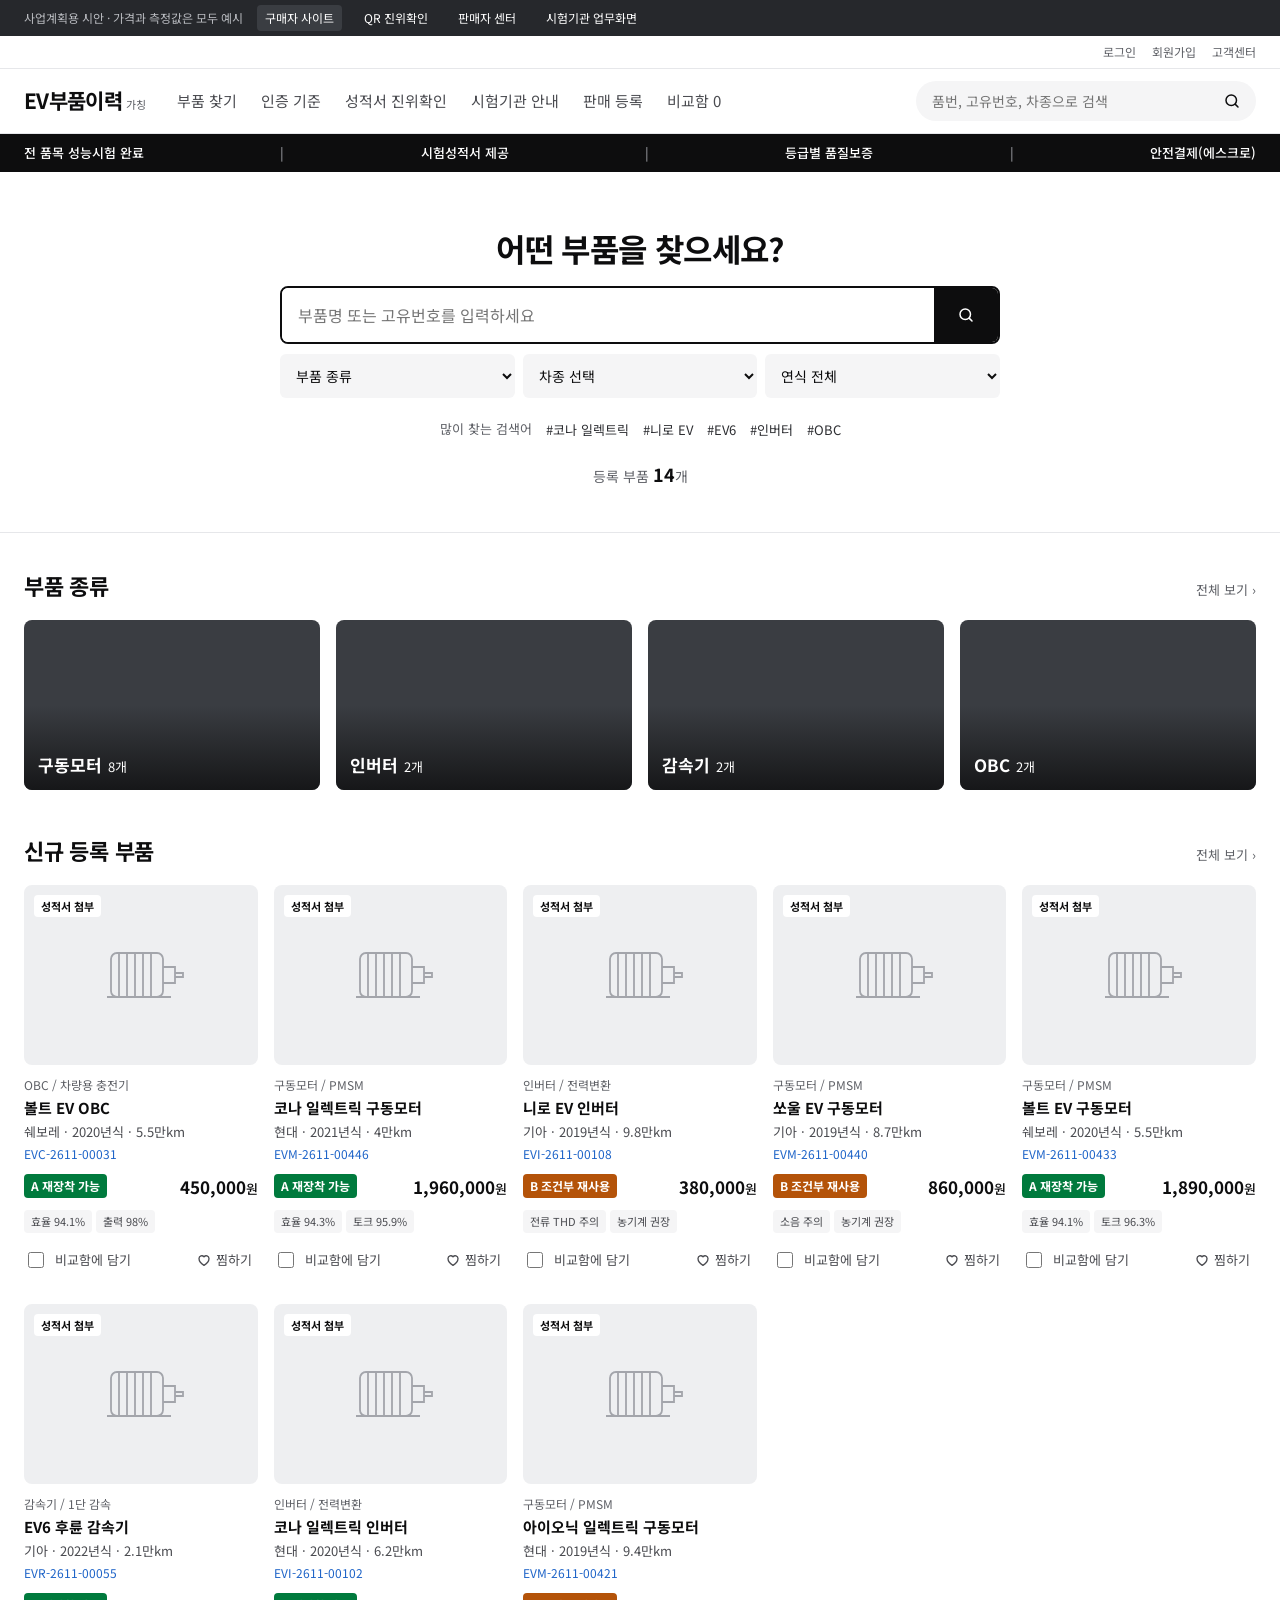
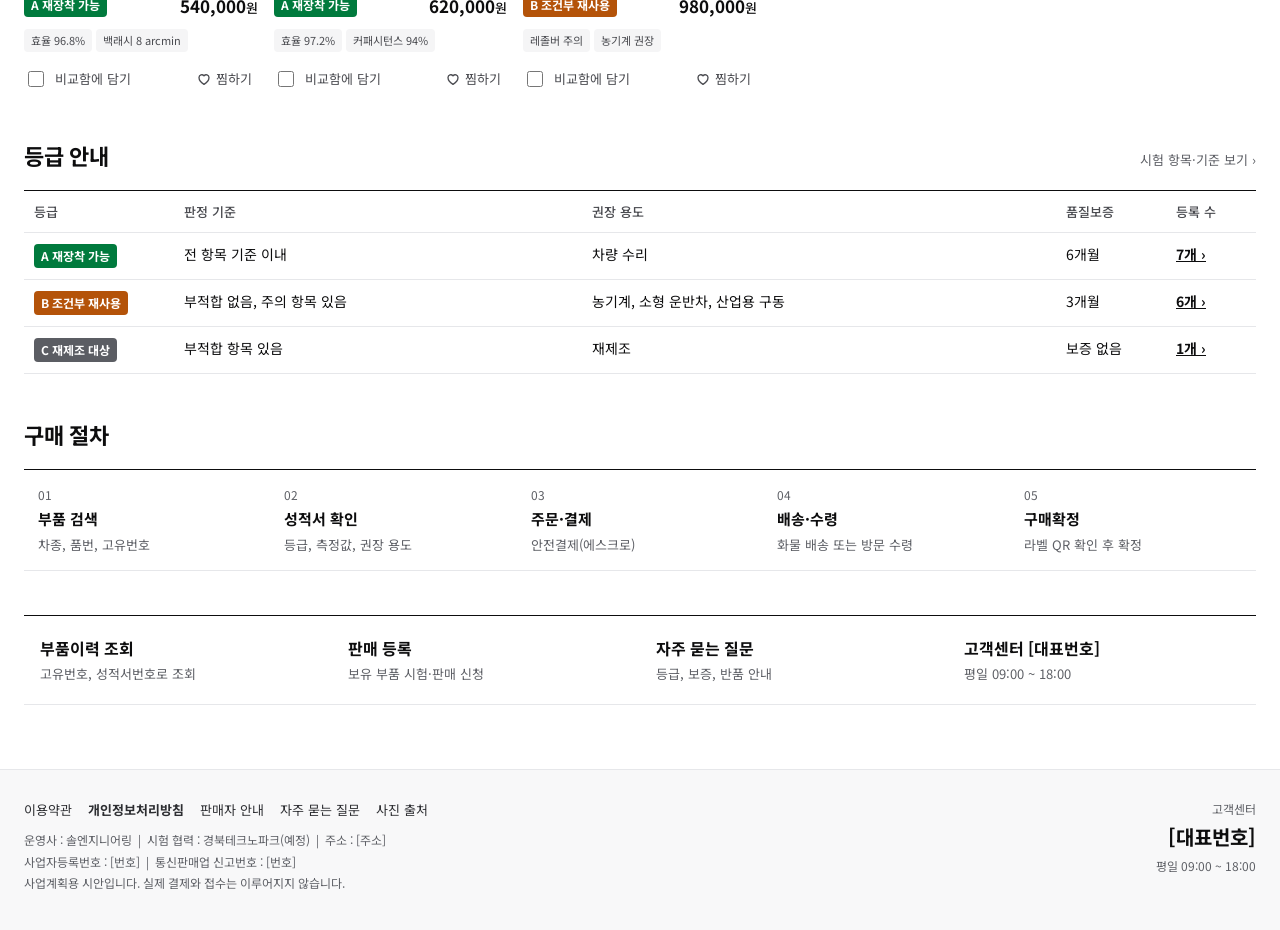
==== commit 32b5e715: "EV parts demo: add login, buyer my page, seller center and lab workflow Co-Authored-By: Claude Opus " ====
--- a/ev-parts/index.html
+++ b/ev-parts/index.html
@@ -272,6 +272,72 @@
 .svc b { font-size: 16px; }
 .svc span { color: var(--sub); font-size: 13px; }
 
+/* accounts */
+.util-bar { border-bottom: 1px solid var(--line); }
+.util-bar .wrap { display: flex; justify-content: flex-end; align-items: center; flex-wrap: wrap; gap: 2px 16px; min-height: 32px; padding-block: 2px; font-size: 12px; color: var(--sub); }
+.util-bar a, .linkbtn { color: var(--sub); text-decoration: none; background: none; border: none; padding: 4px 0; cursor: pointer; font-size: 12px; font-family: inherit; }
+.util-bar a:hover, .linkbtn:hover { color: var(--ink); text-decoration: underline; }
+.util-bar b { color: var(--ink); font-weight: 500; }
+.auth { display: flex; flex-wrap: wrap; gap: 40px; padding-block: 44px 72px; align-items: flex-start; justify-content: center; }
+.auth-form { flex: 1 1 340px; max-width: 420px; display: flex; flex-direction: column; gap: 14px; }
+.auth-form h1, .gatebox h1 { margin: 0; font-size: 26px; }
+.auth-links { display: flex; justify-content: center; gap: 14px; font-size: 13px; color: var(--sub); }
+.auth-links a { color: var(--sub); }
+.demo-acc { flex: 1 1 340px; max-width: 480px; display: flex; flex-direction: column; gap: 10px; background: var(--soft); border-radius: 10px; padding: 20px; }
+.demo-acc p { margin: 0; font-size: 13px; color: var(--sub); }
+.acc-list { display: grid; grid-template-columns: repeat(auto-fit, minmax(190px, 1fr)); gap: 8px; }
+.acc { text-align: left; border: 1px solid #CFD0D4; border-radius: 8px; background: #FFFFFF; padding: 14px; cursor: pointer; display: flex; flex-direction: column; gap: 2px; font-family: inherit; }
+.acc:hover { border-color: var(--ink); }
+.acc-role { font-size: 12px; font-weight: 700; color: var(--blue); }
+.acc b { font-size: 15px; }
+.acc small { color: var(--sub); font-size: 12px; }
+.gatebox { max-width: 640px; margin: 0 auto; padding-block: 56px 80px; display: flex; flex-direction: column; gap: 14px; }
+.gatebox > p { margin: 0; color: var(--ink-2); }
+.gatebox .demo-acc { max-width: none; }
+.acct { display: flex; flex-wrap: wrap; gap: 32px; padding-block: 28px 64px; align-items: flex-start; }
+.acct-nav { flex: 1 1 200px; max-width: 220px; display: flex; flex-direction: column; border-top: 2px solid var(--ink); }
+.acct-nav > b { padding: 14px 4px; font-size: 18px; border-bottom: 1px solid var(--line); }
+.acct-nav a { display: flex; justify-content: space-between; gap: 8px; padding: 12px 4px; border-bottom: 1px solid var(--line); text-decoration: none; color: var(--ink-2); }
+.acct-nav a.on { font-weight: 700; color: var(--ink); }
+.acct-nav .cnt { color: var(--sub); font-weight: 400; font-size: 13px; }
+.acct-main { flex: 999 1 560px; min-width: 0; display: flex; flex-direction: column; gap: 20px; }
+.acct-head { display: flex; flex-wrap: wrap; justify-content: space-between; align-items: center; gap: 16px; background: var(--soft); border-radius: 10px; padding: 20px 22px; }
+.acct-head span { font-size: 13px; color: var(--sub); }
+.acct-head h1 { margin: 2px 0 0; font-size: 22px; }
+.stat-row { display: flex; gap: 8px; flex-wrap: wrap; }
+.stat { background: #FFFFFF; border-radius: 8px; padding: 10px 16px; min-width: 120px; display: flex; flex-direction: column; }
+.stat small { font-size: 12px; color: var(--sub); }
+.stat b { font-size: 20px; }
+.pill { display: inline-block; font-size: 12px; font-weight: 700; border-radius: 999px; padding: 3px 9px; background: var(--line); color: var(--ink-2); white-space: nowrap; }
+.pill.blue { background: #E3EEFB; color: #174EA6; }
+.pill.green { background: #E2F3E9; color: #00612F; }
+.pill.orange { background: #FDEFD9; color: #8A3E05; }
+.pill.dark { background: var(--ink); color: #FFFFFF; }
+.stages { display: grid; grid-template-columns: repeat(auto-fit, minmax(118px, 1fr)); border: 1px solid var(--line); border-radius: 10px; overflow: hidden; }
+.stages button { border: none; border-right: 1px solid var(--line); background: #FFFFFF; padding: 12px 14px; text-align: left; cursor: pointer; display: flex; flex-direction: column; gap: 2px; font-family: inherit; }
+.stages button:last-child { border-right: none; }
+.stages button.on { background: var(--soft); box-shadow: inset 0 -2px 0 var(--ink); }
+.stages small { font-size: 12px; color: var(--sub); }
+.stages b { font-size: 22px; }
+.qcard { border: 1px solid var(--line); border-radius: 10px; padding: 16px 18px; display: flex; flex-direction: column; gap: 8px; }
+.qcard .top { display: flex; flex-wrap: wrap; justify-content: space-between; gap: 8px; }
+.qcard .ans { background: var(--soft); border-radius: 6px; padding: 10px 12px; font-size: 14px; }
+.reply { display: flex; flex-wrap: wrap; gap: 6px; }
+.reply input { height: 36px; border: 1px solid #CFD0D4; border-radius: 6px; padding: 0 10px; min-width: 0; }
+.wishbtn { border: none; background: none; cursor: pointer; display: inline-flex; align-items: center; gap: 4px; font-size: 13px; color: #4A4B50; min-height: 32px; font-family: inherit; }
+.wishbtn.on { color: var(--bad); font-weight: 700; }
+.btn.wishbtn { border: 1px solid #C9CACE; }
+.card-foot { display: flex; justify-content: space-between; align-items: center; gap: 8px; }
+.bo-top .bo-out { color: #FFFFFF; border: 1px solid #6F86A6; padding: 4px 10px; background: none; cursor: pointer; font-size: 13px; font-family: inherit; }
+.bo-btn.sm { height: 30px; padding: 0 10px; font-size: 13px; }
+.bo-link { color: var(--navy); font-weight: 700; }
+.bo-panel { border: 1px solid #D9D9D9; padding: 16px; display: flex; flex-direction: column; gap: 10px; }
+.bo-stats { display: grid; grid-template-columns: repeat(auto-fit, minmax(130px, 1fr)); border: 1px solid #D9D9D9; }
+.bo-stats div { padding: 12px 14px; border-right: 1px solid #D9D9D9; display: flex; flex-direction: column; }
+.bo-stats div:last-child { border-right: none; }
+.bo-stats small { font-size: 12px; color: #555555; }
+.bo-stats b { font-size: 22px; }
+
 /* footer */
 .site-footer { background: #F8F8F9; border-top: 1px solid var(--line); }
 .site-footer .wrap { display: flex; flex-wrap: wrap; justify-content: space-between; gap: 16px; padding-block: 28px 36px; font-size: 12px; line-height: 1.8; color: var(--sub); }
@@ -345,6 +411,7 @@
     <span>사업계획용 시안 · 가격과 측정값은 모두 예시</span>
     <a href="#home" data-demo="shop">구매자 사이트</a>
     <a href="#verify" data-demo="verify">QR 진위확인</a>
+    <a href="#seller" data-demo="seller">판매자 센터</a>
     <a href="#lab" data-demo="lab">시험기관 업무화면</a>
   </div>
 </div>
@@ -459,14 +526,16 @@
     P('EVC-2611-00031', '쉐보레', '볼트 EV', 2020, 5.5, 450000, { ins: 1100, eff: 94.1, pf: 0.99, out: 98, rip: 3.2, temp: 41 }, ['10.24', '10.31', '11.07', '11.13'], [9], 'obc'),
     P('EVC-2610-00027', '기아', '쏘울 EV', 2019, 8.7, 210000, { ins: 300, eff: 91.0, pf: 0.98, out: 93, rip: 4.8, temp: 52 }, ['10.06', '10.13', '10.24', '10.27'], [9], 'obc')
   );
-  PARTS.forEach(function (p) {
+  function prep(p) {
     var ev = evaluate(p.v, TYPES[p.type].items);
     p.ev = ev; p.grade = ev.grade;
     p.use = GRADE[p.grade].use;
     p.effPct = p.v.eff; p.tqPct = Math.round(p.v.tq / REF.tq * 1000) / 10;
     p.report = 'TR-2026-' + p.d[2].replace('.', '') + '-' + p.id.slice(-4);
     p.testDate = '2026.' + p.d[2];
-  });
+    p.ver = p.ver || 1; p.revs = p.revs || [];
+  }
+  PARTS.forEach(prep);
   var byId = {}; PARTS.forEach(function (p) { byId[p.id] = p; });
   var CARS = []; PARTS.forEach(function (p) { var k = p.maker + '|' + p.car; if (CARS.indexOf(k) < 0) CARS.push(k); });
   function carOptions(sel) { return '<option value="">차종 선택</option>' + CARS.map(function (k) { var a = k.split('|'); return '<option value="' + k + '"' + (sel === k ? ' selected' : '') + '>' + a[0] + ' ' + a[1] + '</option>'; }).join(''); }
@@ -489,9 +558,10 @@
       return { l: it.name.replace(/ \(.*\)/, ''), s: it.short, v: fmt(v) + (it.unit === '%' ? '%' : ' ' + it.unit), d: '기준 ' + crit(it) };
     });
   }
-  function typeCount(t) { return PARTS.filter(function (p) { return p.type === t; }).length; }
+  function live() { return PARTS.filter(function (p) { return !p.sold; }); }
+  function typeCount(t) { return live().filter(function (p) { return p.type === t; }).length; }
   function typeRows() {
-    return '<button type="button" class="tbtn' + (!state.type ? ' on' : '') + '" data-type=""><span>전체</span><span class="cnt">' + PARTS.length + '</span></button>' +
+    return '<button type="button" class="tbtn' + (!state.type ? ' on' : '') + '" data-type=""><span>전체</span><span class="cnt">' + live().length + '</span></button>' +
       Object.keys(TYPES).map(function (k) { return '<button type="button" class="tbtn' + (state.type === k ? ' on' : '') + '" data-type="' + k + '"><span>' + TYPES[k].name + '</span><span class="cnt">' + typeCount(k) + '</span></button>'; }).join('');
   }
   function fitBox(p) {
@@ -532,7 +602,7 @@
   /* ---------- shared chrome ---------- */
   function header(active) {
     var nav = [['list', '부품 찾기'], ['standard', '인증 기준'], ['verify', '성적서 진위확인'], ['labs', '시험기관 안내'], ['sell', '판매 등록'], ['compare', '비교함 ' + state.compare.length]];
-    return '<header class="site-header"><div class="wrap">' +
+    return '<header class="site-header"><div class="util-bar"><div class="wrap">' + util() + '</div></div><div class="wrap">' +
       '<a class="logo" href="#home">EV부품이력<small>가칭</small></a>' +
       '<nav class="gnb" aria-label="주 메뉴">' + nav.map(function (n) { return '<a href="#' + n[0] + '"' + (n[0] === active ? ' class="on" aria-current="page"' : '') + '>' + n[1] + '</a>'; }).join('') + '</nav>' +
       '<form class="search" id="topSearch" role="search"><label class="sr" for="q">부품 검색</label><input id="q" type="search" placeholder="품번, 고유번호, 차종으로 검색" value="' + esc(state.q) + '"><button class="icon-btn" type="submit" aria-label="검색">' + ICON_SEARCH + '</button></form>' +
@@ -549,13 +619,50 @@
   }
   function shop(active, body) { return header(active) + '<main>' + body + '</main>' + footer(); }
 
+  /* ---------- accounts ---------- */
+  var TODAY = '2026.11.14';
+  var ACCOUNTS = {
+    buyer: { key: 'buyer', role: 'buyer', id: 'buyer', name: '박OO', org: '다온농기계', label: '구매자', phone: '010-2345-6789' },
+    seller: { key: 'seller', role: 'seller', id: 'seller', name: '최OO', org: '가나재제조', label: '판매자', phone: '010-3456-7890' },
+    lab: { key: 'lab', role: 'lab', id: 'lab', name: '김OO', org: '경북테크노파크', label: '시험원' },
+    tm: { key: 'tm', role: 'tm', id: 'tm', name: '이OO', org: '경북테크노파크', label: '기술책임자' }
+  };
+  var ROLE_HOME = { buyer: 'my', seller: 'seller', lab: 'lab', tm: 'lab-approve' };
+  function loadUser() { try { var k = localStorage.getItem('evp-user'); return k && ACCOUNTS[k] ? ACCOUNTS[k] : null; } catch (e) { return null; } }
+  function saveUser(k) { try { if (k) localStorage.setItem('evp-user', k); else localStorage.removeItem('evp-user'); } catch (e) {} }
+
   /* ---------- state ---------- */
-  var state = { type: '', myCar: null, compare: [], car: '', q: '', maker: '', year: '', grades: { A: true, B: true, C: false }, use: '전체', sort: 'recent', page: 1, tab: 'test', photo: 0, qa: {} };
+  var state = { user: loadUser(), wish: ['EVM-2611-00417', 'EVI-2611-00102'], next: '', sstage: '', type: '', myCar: null, compare: [], car: '', q: '', maker: '', year: '', grades: { A: true, B: true, C: false }, use: '전체', sort: 'recent', page: 1, tab: 'test', photo: 0, qa: {} };
+
+  /* ---------- seed records (example data) ---------- */
+  var OST = ['입금 대기', '결제 완료', '배송 중', '배송 완료', '구매확정'];
+  var OPILL = { '입금 대기': '', '결제 완료': 'blue', '배송 중': 'blue', '배송 완료': 'orange', '구매확정': 'green' };
+  var ORDERS = [
+    { no: 'OD-2026-110801', id: 'EVM-2610-00296', date: '2026.11.08', price: 1120000, pay: '무통장 입금', payKey: 'bank', ship: '화물 배송 (착불)', st: '배송 완료', buyer: 'buyer' }
+  ];
+  byId['EVM-2610-00296'].sold = true;
+  var QUOTES = [
+    { no: 'Q-2026-111201', id: 'EVM-2611-00421', date: '2026.11.12', qty: 3, use: '소형 운반차', company: '다온농기계', name: '박OO', st: '회신 완료', reply: '3대 기준 개당 950,000원입니다. 11월 20일 출고 가능합니다.', buyer: 'buyer' },
+    { no: 'Q-2026-111302', id: 'EVI-2611-00102', date: '2026.11.13', qty: 2, use: '산업용 구동', company: '한결모빌리티', name: '정OO', st: '접수', reply: '', buyer: 'other' }
+  ];
+  var SETTLE = [
+    { no: 'OD-2026-103001', part: '니로 EV 구동모터 · EVM-2610-00275', date: '2026.10.30', price: 1050000, st: '정산 완료' },
+    { no: 'OD-2026-110201', part: '쏘울 EV OBC · EVC-2610-00019', date: '2026.11.02', price: 230000, st: '정산 완료' }
+  ];
+  var RECEIPTS = [
+    { no: 'RC-2026-1110-0452', pid: 'EVM-2611-00452', type: 'motor', maker: '현대', car: '코나 일렉트릭', year: 2021, km: 4.8, price: 1850000, date: '2026-11-10', recv: '11.05', st: 'testing', imgs: [1, 4],
+      v: { ins: 1640, wind: 1.3, nl: 4.4, eff: 94.2, tq: 258, res: 0.27, vib: '', noise: '' }, files: [['dyno_log_EVM-2611-00452.csv', '2.2MB', '5c81e0aa…71d3']] },
+    { no: 'RC-2026-1112-0061', pid: 'EVR-2611-00061', type: 'reducer', maker: '기아', car: 'EV6 후륜', year: 2022, km: 3.0, price: 520000, date: '2026-11-12', recv: '11.07', st: 'review', imgs: [7, 8], writer: '김OO', reqDate: '2026-11-13',
+      v: { eff: 96.5, bl: 9, vib: 2.6, noise: 71, oil: 40, leak: 0 }, files: [['reducer_bench_EVR-2611-00061.csv', '1.6MB', '9be2f410…0c5a']] },
+    { no: 'RC-2026-1113-0115', pid: 'EVI-2611-00115', type: 'inverter', maker: '기아', car: '니로 EV', year: 2020, km: 6.9, price: 450000, date: '2026-11-13', recv: '11.09', st: 'received', imgs: [5, 6], v: {}, files: [] }
+  ];
+  function rcpt(no) { return RECEIPTS.filter(function (r) { return r.no === no; })[0]; }
 
   /* ---------- list ---------- */
   function filtered() {
     var q = state.q.trim().toLowerCase();
     var list = PARTS.filter(function (p) {
+      if (p.sold) return false;
       if (!state.grades[p.grade]) return false;
       if (state.type && p.type !== state.type) return false;
       if (state.maker && p.maker !== state.maker) return false;
@@ -571,7 +678,7 @@
   function viewList() {
     var makers = Array.from(new Set(PARTS.map(function (p) { return p.maker; })));
     var years = Array.from(new Set(PARTS.map(function (p) { return p.year; }))).sort().reverse();
-    var gc = { A: 0, B: 0, C: 0 }; PARTS.forEach(function (p) { gc[p.grade]++; });
+    var gc = { A: 0, B: 0, C: 0 }; live().forEach(function (p) { gc[p.grade]++; });
     var list = filtered();
     var uses = ['전체', '차량 수리', '농기계', '소형 운반차', '산업용 구동', '재제조'];
     var html = '<div class="wrap shop">' +
@@ -608,13 +715,13 @@
       '<div class="meta"><span class="cat">' + TYPES[p.type].cat + '</span><span class="ttl">' + pname(p) + '</span><span class="sub2">' + p.maker + ' · ' + p.year + '년식 · ' + p.km + '만km</span><span class="code">' + p.id + '</span></div>' +
       '<div class="pr">' + gBadge(p.grade, true) + '<span class="price num">' + won(p.price) + '<small style="font-size:13px;font-weight:500">원</small></span></div>' +
       '<div class="tags">' + fitTag + tagsFor(p).map(function (t) { return '<span class="tag">' + t + '</span>'; }).join('') + '</div></a>' +
-      '<label class="cmp" for="cmp-' + p.id + '"><input type="checkbox" id="cmp-' + p.id + '" data-cmp="' + p.id + '"' + (inCmp ? ' checked' : '') + '> 비교함에 담기</label></div>';
+      '<div class="card-foot"><label class="cmp" for="cmp-' + p.id + '"><input type="checkbox" id="cmp-' + p.id + '" data-cmp="' + p.id + '"' + (inCmp ? ' checked' : '') + '> 비교함에 담기</label>' + wishBtn(p.id) + '</div></div>';
   }
 
   /* ---------- detail ---------- */
   function history(p) {
     return [
-      ['2026.' + p.d[0], '차량에서 회수 · 고유번호 부여', '[재제조사명]'],
+      ['2026.' + p.d[0], '차량에서 회수 · 고유번호 부여', '가나재제조'],
       ['2026.' + p.d[1], '시험기관 입고 · 봉인 라벨 부착', '경북테크노파크'],
       ['2026.' + p.d[2], '성능 시험', '김OO 시험원'],
       ['2026.' + p.d[3], '성적서 발행 · 판매 등록', '이OO 기술책임자 승인']
@@ -635,7 +742,7 @@
     }
     if (t === 'history') {
       return '<section style="display:flex;flex-direction:column;gap:12px"><h2 class="h-sec">부품 이력</h2><ol class="timeline">' + history(p).map(function (h) { return '<li><time class="num">' + h[0] + '</time><span style="font-weight:500">' + h[1] + '</span><span>' + h[2] + '</span></li>'; }).join('') + '</ol>' +
-        '<div class="note">성적서와 이력은 수정되면 이전 버전과 수정 사유가 함께 남습니다. 현재 버전: v1 (최초 발행)</div></section>';
+        '<div class="note">성적서와 이력은 수정되면 이전 버전과 수정 사유가 함께 남습니다. 현재 버전: v' + p.ver + (p.revs.length ? ' (정정 발행: ' + p.revs.map(function (r) { return 'v' + r.ver + ' ' + r.date + ' · ' + esc(r.reason); }).join(', ') + ')' : ' (최초 발행)') + '</div></section>';
     }
     if (t === 'check') {
       return '<section style="display:flex;flex-direction:column;gap:12px"><h2 class="h-sec">구매 전 확인사항</h2><ul class="note" style="margin:0;padding-left:38px;display:flex;flex-direction:column;gap:8px">' +
@@ -691,14 +798,14 @@
           '<div><small>주의·부적합</small><b style="color:' + (p.ev.issues.length ? GRADE[p.grade].color : 'var(--ink)') + '">' + issue + '</b><em>' + (p.ev.issues.length ? issueText(p) : '모든 항목 적합') + '</em></div></div>' +
           '<div class="cert-f"><span>성적서 ' + p.report + ' · 원본 데이터 일치</span><a href="#report-' + p.id + '">성적서 보기 ›</a></div></section>' +
         '<section style="display:flex;flex-direction:column;gap:8px"><h2 style="margin:0;font-size:14px">배송방법</h2><div class="ship"><div><b>화물 배송 (착불)</b><small>중량물 화물 배송, 운임은 수령 시 지불</small></div><div><b>방문 수령</b><small>보관 창고에서 직접 수령 · [창고 위치]</small></div></div></section>' +
-        '<div class="cta"><a class="btn" href="#quote-' + p.id + '">견적 문의</a><a class="btn dark" href="#order-' + p.id + '">바로 구매</a></div>' +
-        '<button class="btn sm" type="button" data-cmpbtn="' + p.id + '">' + (state.compare.indexOf(p.id) >= 0 ? '비교함에서 빼기' : '다른 부품과 측정값 비교하기') + '</button>' +
+        (p.sold ? '<div class="note"><b>판매가 완료된 부품입니다.</b> 같은 차종의 다른 부품을 찾아보세요.</div>' : '<div class="cta"><a class="btn" href="#quote-' + p.id + '">견적 문의</a><a class="btn dark" href="#order-' + p.id + '">바로 구매</a></div>') +
+        '<div style="display:flex;flex-wrap:wrap;gap:8px">' + wishBtn(p.id, true) + '<button class="btn sm" type="button" data-cmpbtn="' + p.id + '">' + (state.compare.indexOf(p.id) >= 0 ? '비교함에서 빼기' : '다른 부품과 측정값 비교하기') + '</button></div>' +
       '</div></div>' +
       '<div class="dbottom"><div class="dmain"><div class="tabs" role="tablist" aria-label="상세 정보">' + tabs.map(function (t) { return '<button type="button" role="tab" id="tab-' + t[0] + '" aria-selected="' + (state.tab === t[0]) + '" aria-controls="tabpanel" data-tab="' + t[0] + '">' + t[1] + '</button>'; }).join('') + '</div>' +
         '<div id="tabpanel" role="tabpanel" aria-labelledby="tab-' + state.tab + '">' + tabContent(p) + '</div></div>' +
         '<aside class="side" aria-label="주문 요약"><span style="font-size:13px;color:var(--sub)">' + p.maker + ' / ' + p.car + ' (' + p.year + ')</span><b style="font-size:18px">' + TYPES[p.type].full + '</b><span style="color:var(--blue)">' + p.id + '</span>' +
           '<div class="tot"><span style="font-size:13px">총 상품금액</span><b class="num">' + won(p.price) + '<small style="font-size:14px;font-weight:500">원</small></b></div>' +
-          '<a class="btn" href="#quote-' + p.id + '">견적 문의</a><a class="btn dark" href="#order-' + p.id + '">바로 구매</a></aside></div></div>';
+          (p.sold ? '<div class="note">판매 완료</div>' : '<a class="btn" href="#quote-' + p.id + '">견적 문의</a><a class="btn dark" href="#order-' + p.id + '">바로 구매</a>') + '</aside></div></div>';
     return shop('list', html);
   }
 
@@ -708,9 +815,10 @@
   }
   function viewQuote(id) {
     var p = byId[id]; if (!p) return viewNotFound();
+    if (p.sold) return soldPage(p);
     var html = '<div class="wrap"><nav class="crumb" aria-label="현재 위치"><a href="#list">홈</a><span>›</span><a href="#part-' + p.id + '">' + pname(p) + '</a><span>›</span><b>견적 문의</b></nav>' +
       '<div class="form-page"><form class="form-main" id="quoteForm" novalidate>' +
-        '<div><h1 style="margin:0;font-size:26px">견적 문의</h1><p style="margin:6px 0 0;color:var(--sub)">수량, 용도, 배송 지역을 남겨 주시면 판매자가 견적서를 보내 드립니다.</p></div>' +
+        '<div><h1 style="margin:0;font-size:26px">견적 문의</h1><p style="margin:6px 0 0;color:var(--sub)">수량, 용도, 배송 지역을 남겨 주시면 판매자가 견적서를 보내 드립니다.</p></div>' + guestNote() +
         '<section style="display:flex;flex-direction:column;gap:14px"><h2 class="h-sec">문의 정보</h2><div class="fgrid">' +
           fieldInput('qCompany', '회사명', '예: ○○농기계', true) + fieldInput('qName', '담당자명', '', true) +
           fieldInput('qPhone', '연락처', '010-0000-0000', true, 'tel') + fieldInput('qEmail', '이메일', 'name@company.com', false, 'email') +
@@ -732,15 +840,16 @@
     var p = byId[id]; var r = state.lastQuote || {};
     return shop('list', '<div class="wrap"><div class="done"><div class="mark">' + ICON_CHECK + '</div><h1>견적 요청이 접수되었습니다</h1><p style="margin:0;color:var(--sub)">판매자가 확인 후 영업일 기준 1일 안에 연락드립니다.</p>' +
       '<table class="tbl"><tbody><tr><th style="width:140px">접수번호</th><td class="num">' + esc(r.no) + '</td></tr><tr><th>부품</th><td>' + pname(p) + ' · ' + p.id + '</td></tr><tr><th>요청 수량</th><td>' + esc(r.qty) + '개</td></tr><tr><th>사용 용도</th><td>' + esc(r.use) + '</td></tr><tr><th>회신 연락처</th><td>' + esc(r.company) + ' ' + esc(r.name) + ' · ' + esc(r.phone) + '</td></tr></tbody></table>' +
-      '<div style="display:flex;gap:8px;flex-wrap:wrap;justify-content:center"><a class="btn" href="#part-' + p.id + '">상품으로 돌아가기</a><a class="btn dark" href="#list">다른 부품 보기</a></div></div></div>');
+      '<div style="display:flex;gap:8px;flex-wrap:wrap;justify-content:center"><a class="btn" href="#part-' + p.id + '">상품으로 돌아가기</a>' + (isBuyer() ? '<a class="btn" href="#my-quotes">견적 문의 내역</a>' : '') + '<a class="btn dark" href="#list">다른 부품 보기</a></div></div></div>');
   }
 
   /* ---------- order ---------- */
   function viewOrder(id) {
     var p = byId[id]; if (!p) return viewNotFound();
+    if (p.sold) return soldPage(p);
     var html = '<div class="wrap"><nav class="crumb" aria-label="현재 위치"><a href="#list">홈</a><span>›</span><a href="#part-' + p.id + '">' + pname(p) + '</a><span>›</span><b>주문서</b></nav>' +
       '<div class="form-page"><form class="form-main" id="orderForm" novalidate>' +
-        '<div style="display:flex;flex-direction:column;gap:6px"><h1 style="margin:0;font-size:26px">주문서 작성</h1><div class="stepper"><b>01 주문서</b><span>›</span><span>02 결제</span><span>›</span><span>03 주문 완료</span></div></div>' +
+        '<div style="display:flex;flex-direction:column;gap:6px"><h1 style="margin:0;font-size:26px">주문서 작성</h1><div class="stepper"><b>01 주문서</b><span>›</span><span>02 결제</span><span>›</span><span>03 주문 완료</span></div></div>' + guestNote() +
         '<section style="display:flex;flex-direction:column;gap:12px"><h2 class="h-sec">주문 상품</h2><div class="panel">' + partMini(p) + '</div>' +
           (p.grade !== 'A' ? '<div class="note" style="background:#FFF7ED">이 부품은 <b>' + p.grade + '등급(' + GRADE[p.grade].label + ')</b>입니다. 권장 용도: ' + p.use.join(', ') + '. 차량 재장착용으로는 권장하지 않습니다.</div>' : '') +
         '</section>' +
@@ -767,7 +876,7 @@
       '<table class="tbl"><tbody><tr><th style="width:140px">주문번호</th><td class="num">' + esc(o.no) + '</td></tr><tr><th>상품</th><td>' + pname(p) + ' · ' + p.id + ' (' + p.grade + '등급)</td></tr><tr><th>결제 금액</th><td class="num"><b>' + won(p.price) + '원</b></td></tr><tr><th>결제 수단</th><td>' + esc(o.pay) + '</td></tr><tr><th>배송</th><td>' + esc(o.ship) + '</td></tr>' +
       (o.payKey === 'bank' || o.payKey === 'tax' ? '<tr><th>입금 계좌</th><td>[은행명] [계좌번호] · 예금주 솔엔지니어링 · 3일 안에 입금</td></tr>' : '') +
       '</tbody></table><div class="note" style="text-align:left;width:100%">출고 전 봉인 라벨 사진을 한 번 더 보내 드립니다. 받으신 부품의 라벨 QR을 찍으면 이 성적서와 같은 부품인지 확인할 수 있습니다.</div>' +
-      '<div style="display:flex;gap:8px;flex-wrap:wrap;justify-content:center"><a class="btn" href="#verify-' + p.id + '">라벨 QR 확인해 보기</a><a class="btn dark" href="#list">쇼핑 계속하기</a></div></div></div>');
+      '<div style="display:flex;gap:8px;flex-wrap:wrap;justify-content:center"><a class="btn" href="#verify-' + p.id + '">라벨 QR 확인해 보기</a>' + (isBuyer() ? '<a class="btn" href="#my">주문 내역 보기</a>' : '') + '<a class="btn dark" href="#list">쇼핑 계속하기</a></div></div></div>');
   }
 
   /* ---------- verify ---------- */
@@ -807,10 +916,10 @@
     var th = 'style="width:15%"';
     var paper = '<div class="paper">' +
       '<div style="display:flex;justify-content:space-between;align-items:flex-start"><div style="width:150px;height:40px;border:1px dashed #999999;display:flex;align-items:center;justify-content:center;font-size:11px;color:#555555">[시험기관 로고]</div>' +
-        '<table class="t" style="font-size:11px"><tbody><tr><th>성적서번호</th><td>' + p.report + '</td></tr><tr><th>페이지</th><td>( 1 ) / ( 1 )</td></tr></tbody></table></div>' +
+        '<table class="t" style="font-size:11px"><tbody><tr><th>성적서번호</th><td>' + p.report + '</td></tr><tr><th>페이지</th><td>( 1 ) / ( 1 )</td></tr><tr><th>판 수</th><td>v' + p.ver + (p.ver > 1 ? ' (정정)' : '') + '</td></tr></tbody></table></div>' +
       '<div style="text-align:center;margin:22px 0 20px"><h1>시험성적서</h1><span style="font-size:12px;letter-spacing:.2em;color:#555555">TEST REPORT</span></div>' +
       '<table class="t" style="width:100%;border-top:2px solid #222222"><tbody>' +
-        '<tr><th rowspan="2" ' + th + '>1. 의 뢰 자</th><th style="width:12%">기 관 명</th><td>[재제조사명]</td><th style="width:12%">대 표 자</th><td style="width:18%">[대표자명]</td></tr>' +
+        '<tr><th rowspan="2" ' + th + '>1. 의 뢰 자</th><th style="width:12%">기 관 명</th><td>가나재제조</td><th style="width:12%">대 표 자</th><td style="width:18%">[대표자명]</td></tr>' +
         '<tr><th>주 소</th><td colspan="3">[의뢰자 주소]</td></tr>' +
         '<tr><th>2. 시 료 명</th><td colspan="4">사용후 전기차 ' + TYPES[p.type].full + ' / ' + p.maker + ' ' + p.car + ' ' + p.year + '년식 / 부품 고유번호 ' + p.id + '</td></tr>' +
         '<tr><th>3. 접수일자</th><td colspan="2">2026년 ' + p.d[1].replace('.', '월 ') + '일</td><th>시험일자</th><td>2026년 ' + p.d[2].replace('.', '월 ') + '일</td></tr>' +
@@ -826,7 +935,7 @@
         '<a href="#verify-' + p.id + '" style="display:flex;flex-direction:column;align-items:center;gap:3px;text-decoration:none" aria-label="이 성적서 진위확인">' + qr(Number(p.id.slice(-5))) + '<span style="font-size:10px;color:#555555">진위확인</span></a></div>' +
       '<div style="text-align:center;margin-top:22px;display:flex;flex-direction:column;gap:10px;align-items:center"><span style="font-size:13px;letter-spacing:.1em">2026 년 ' + p.d[3].replace('.', ' 월 ') + ' 일</span><div style="display:flex;align-items:center;gap:14px"><span style="font-family:var(--serif);font-size:20px;font-weight:700;letter-spacing:.15em">[시험기관명] 원장</span><div style="width:46px;height:46px;border:2px solid #B5473A;border-radius:50%;color:#B5473A;display:flex;align-items:center;justify-content:center;font-size:11px;font-weight:700">직인</div></div></div>' +
       '<div style="margin-top:auto;border-top:1px solid #999999;padding-top:8px;font-size:10px;line-height:1.6;color:#555555"><div>1. 이 성적서는 의뢰자가 제출한 시료에 한한 결과이며, 같은 종류의 제품 전체 품질을 보증하지 않습니다.</div><div>2. 이 성적서는 사업계획용 시안이며, 기재된 기관·측정값·기준은 실제와 관계없는 예시입니다.</div></div></div>';
-    var back = state.from === 'lab' ? '<a class="btn sm" href="#lab">‹ 입력 화면으로</a>' : '<a class="btn sm" href="#part-' + p.id + '">‹ 상품으로 돌아가기</a>';
+    var back = state.from === 'lab' ? '<a class="btn sm" href="#lab-issued">‹ 업무시스템으로</a>' : '<a class="btn sm" href="#part-' + p.id + '">‹ 상품으로 돌아가기</a>';
     return '<div class="rstage"><div class="wrap"><div class="bar">' + back + '<a class="btn sm" href="#verify-' + p.id + '">진위확인</a></div><div class="rscroll">' + paper + '</div></div></div>';
   }
 
@@ -874,17 +983,17 @@
 
   /* ---------- home ---------- */
   function viewHome() {
-    var recent = PARTS.slice().sort(function (a, b) { return b.d[3].localeCompare(a.d[3]); }).slice(0, 8);
+    var recent = live().sort(function (a, b) { return b.d[3].localeCompare(a.d[3]); }).slice(0, 8);
     var tileImg = { motor: 0, inverter: 6, reducer: 7, obc: 9 };
     var gdesc = { A: '전 항목 기준 이내', B: '부적합 없음, 주의 항목 있음', C: '부적합 항목 있음' };
-    var gc = { A: 0, B: 0, C: 0 }; PARTS.forEach(function (p) { gc[p.grade]++; });
+    var gc = { A: 0, B: 0, C: 0 }; live().forEach(function (p) { gc[p.grade]++; });
     var html = '<section class="hero"><div class="wrap"><h1>어떤 부품을 찾으세요?</h1>' +
       '<form id="heroForm" style="width:100%;display:flex;flex-direction:column;align-items:center;gap:10px">' +
         '<div class="hero-search"><label class="sr" for="hQ">검색어</label><input id="hQ" type="search" placeholder="부품명 또는 고유번호를 입력하세요"><button type="submit" aria-label="검색">' + ICON_SEARCH + '</button></div>' +
         '<div class="hero-form"><label class="sr" for="hType">부품 종류</label><select id="hType"><option value="">부품 종류</option>' + Object.keys(TYPES).map(function (k) { return '<option value="' + k + '">' + TYPES[k].name + '</option>'; }).join('') + '</select>' +
           '<label class="sr" for="hCar">차종</label><select id="hCar">' + carOptions('') + '</select><label class="sr" for="hYear">연식</label><select id="hYear">' + yearOptions('') + '</select></div></form>' +
       '<div class="hot"><span>많이 찾는 검색어</span>' + ['코나 일렉트릭', '니로 EV', 'EV6', '인버터', 'OBC'].map(function (q) { return '<button type="button" data-q="' + q + '">#' + q + '</button>'; }).join('') + '</div>' +
-      '<p class="total">등록 부품 <b class="num">' + PARTS.length + '</b>개</p></div></section><div class="wrap">' +
+      '<p class="total">등록 부품 <b class="num">' + live().length + '</b>개</p></div></section><div class="wrap">' +
       '<section class="sec"><div class="sec-h"><h2>부품 종류</h2><a href="#list" data-typeonly="">전체 보기 ›</a></div><div class="tiles">' + Object.keys(TYPES).map(function (k) {
         return '<a class="tile" href="#list" data-typeonly="' + k + '">' + photo(tileImg[k], 480, TYPES[k].name) + '<span>' + TYPES[k].name + '<small>' + typeCount(k) + '개</small></span></a>';
       }).join('') + '</div></section>' +
@@ -931,41 +1040,334 @@
     return shop('compare', html);
   }
 
-  /* ---------- back office ---------- */
-  var lab = { values: Object.assign({}, byId['EVM-2611-00417'].v), status: 'draft' };
-  function labRows() {
-    var ev = evaluate(lab.values);
-    return ev.rows.map(function (r, i) {
-      var cls = r.verdict === '주의' ? ' warn' : r.verdict === '부적합' ? ' bad' : '';
-      return '<tr><td style="text-align:center">' + (i + 1) + '</td><td>' + r.it.name + '</td><td style="text-align:center">' + r.it.unit + '</td><td style="color:#444444">' + crit(r.it) + '</td>' +
-        '<td style="text-align:center"><input type="text" inputmode="decimal" class="num' + cls + '" id="m-' + r.it.key + '" data-m="' + r.it.key + '" value="' + esc(lab.values[r.it.key]) + '" aria-label="' + r.it.name + ' 측정값" style="width:90px;text-align:right"' + (lab.status !== 'draft' ? ' disabled' : '') + '></td>' +
-        '<td style="text-align:center;font-weight:' + (r.verdict === '적합' ? '400' : '700') + ';color:' + vColor(r.verdict) + '" id="v-' + r.it.key + '">' + r.verdict + '</td></tr>';
+  /* ---------- login / join ---------- */
+  function isBuyer() { return !!state.user && state.user.role === 'buyer'; }
+  function util() {
+    var u = state.user;
+    if (!u) return '<a href="#login" data-next>로그인</a><a href="#join">회원가입</a><a href="#faq">고객센터</a>';
+    var home = { buyer: ['my', '마이페이지'], seller: ['seller', '판매자 센터'], lab: ['lab', '업무시스템'], tm: ['lab', '업무시스템'] }[u.role];
+    return '<span><b>' + esc(u.org) + ' ' + esc(u.name) + '</b>님 (' + u.label + ')</span><a href="#' + home[0] + '">' + home[1] + '</a><button type="button" class="linkbtn" data-logout>로그아웃</button><a href="#faq">고객센터</a>';
+  }
+  function login(acc) {
+    state.user = acc; saveUser(acc.key || null);
+    toast(acc.org + ' ' + acc.name + '님, 로그인했습니다.');
+    if (location.hash === '#login') { var nx = state.next; state.next = ''; location.hash = nx && nx !== 'login' ? nx : ROLE_HOME[acc.role]; }
+    else rerender();
+  }
+  function logout() {
+    state.user = null; saveUser(null); toast('로그아웃했습니다.');
+    if (/^#(my|seller|lab)(-|$)/.test(location.hash)) location.hash = 'home'; else rerender();
+  }
+  function toggleWish(id) {
+    if (!state.user) { state.next = location.hash.slice(1); toast('찜하기는 로그인 후 이용할 수 있습니다.'); location.hash = 'login'; return; }
+    if (state.user.role !== 'buyer') { toast('찜하기는 구매자 계정에서 이용할 수 있습니다.'); return; }
+    var i = state.wish.indexOf(id);
+    if (i >= 0) { state.wish.splice(i, 1); toast('찜 목록에서 뺐습니다.'); } else { state.wish.push(id); toast('찜 목록에 담았습니다.'); }
+    rerender();
+  }
+  function wishBtn(id, big) {
+    var on = state.wish.indexOf(id) >= 0 && isBuyer();
+    return '<button type="button" class="' + (big ? 'btn sm ' : '') + 'wishbtn' + (on ? ' on' : '') + '" data-wish="' + id + '" aria-pressed="' + on + '"><svg width="16" height="16" viewBox="0 0 24 24" fill="' + (on ? 'currentColor' : 'none') + '" stroke="currentColor" stroke-width="2" stroke-linejoin="round" aria-hidden="true"><path d="M12 20s-7.5-4.6-7.5-10.2A4.2 4.2 0 0 1 12 7.3a4.2 4.2 0 0 1 7.5 2.5C19.5 15.4 12 20 12 20z"></path></svg>' + (on ? '찜함' : '찜하기') + '</button>';
+  }
+  function guestNote() {
+    return state.user ? '' : '<div class="note" style="padding:12px 14px">비회원으로도 진행할 수 있습니다. <a href="#login" data-next><b>로그인</b></a>하면 마이페이지에서 진행 상황을 확인할 수 있습니다.</div>';
+  }
+  function soldPage(p) {
+    return shop('list', '<div class="wrap"><div class="done"><h1>판매가 완료된 부품입니다</h1><p style="margin:0;color:var(--sub)">' + pname(p) + ' · ' + p.id + '</p><div style="display:flex;gap:8px;flex-wrap:wrap;justify-content:center"><a class="btn" href="#part-' + p.id + '">상품 정보 보기</a><a class="btn dark" href="#list">다른 부품 찾기</a></div></div></div>');
+  }
+  function prefill() {
+    var u = state.user; if (!u) return;
+    var map = { qCompany: u.org, qName: u.name, qPhone: u.phone, oCompany: u.org === '개인' ? u.name : u.org + ' ' + u.name, oPhone: u.phone, sCompany: u.org, sName: u.name, sPhone: u.phone };
+    Object.keys(map).forEach(function (k) { var el = document.getElementById(k); if (el && !el.value && map[k]) el.value = map[k]; });
+  }
+  function demoAccounts(keys, title) {
+    return '<div class="demo-acc"><b>' + (title || '예시 계정으로 로그인') + '</b><div class="acc-list">' + keys.map(function (k) {
+      var a = ACCOUNTS[k];
+      return '<button type="button" class="acc" data-login="' + k + '"><span class="acc-role">' + a.label + '</span><b>' + a.org + '</b><small>' + a.name + ' · 아이디 ' + a.id + '</small></button>';
+    }).join('') + '</div><p>시안이라 버튼을 누르면 해당 역할로 바로 들어갑니다.</p></div>';
+  }
+  function gate(roles, msg) {
+    if (state.user && roles.indexOf(state.user.role) >= 0) return null;
+    var now = state.user ? ' 지금은 ' + esc(state.user.org) + ' ' + esc(state.user.name) + '(' + state.user.label + ') 계정으로 로그인되어 있습니다.' : '';
+    return shop('', '<div class="wrap"><div class="gatebox"><h1>' + (state.user ? '접근 권한이 없습니다' : '로그인이 필요합니다') + '</h1><p>' + msg + now + '</p>' + demoAccounts(roles, '예시 계정으로 들어가기') +
+      '<div class="auth-links"><a href="#login">아이디로 로그인</a><a href="#join">회원가입</a></div></div></div>');
+  }
+  function viewLogin() {
+    if (state.user) {
+      var u = state.user;
+      return shop('', '<div class="wrap"><div class="gatebox"><h1>이미 로그인되어 있습니다</h1><p>' + esc(u.org) + ' ' + esc(u.name) + '(' + u.label + ') 계정입니다.</p><div style="display:flex;gap:8px;flex-wrap:wrap"><a class="btn dark" href="#' + ROLE_HOME[u.role] + '">' + { buyer: '마이페이지', seller: '판매자 센터', lab: '업무시스템', tm: '업무시스템' }[u.role] + '로 가기</a><button class="btn" type="button" data-logout>로그아웃</button></div></div></div>');
+    }
+    var html = '<div class="wrap"><div class="auth">' +
+      '<form class="auth-form" id="loginForm" novalidate><h1>로그인</h1>' +
+        '<div class="field"><label for="loginId">아이디</label><input id="loginId" autocomplete="username" placeholder="아이디"><span class="err" id="loginIdErr" hidden>아이디를 입력해 주세요.</span></div>' +
+        '<div class="field"><label for="loginPw">비밀번호</label><input id="loginPw" type="password" autocomplete="current-password" placeholder="비밀번호"><span class="err" id="loginPwErr" hidden>비밀번호를 입력해 주세요.</span></div>' +
+        '<label style="display:flex;gap:8px;align-items:center;font-size:13px"><input type="checkbox" id="saveId" style="width:16px;height:16px;accent-color:var(--ink)"> 아이디 저장</label>' +
+        '<button class="btn dark" type="submit" style="height:52px">로그인</button>' +
+        '<div class="auth-links"><a href="#join">회원가입</a><a href="#" data-toast="아이디 찾기는 준비 중입니다.">아이디 찾기</a><a href="#" data-toast="비밀번호 찾기는 준비 중입니다.">비밀번호 찾기</a></div>' +
+        '<p style="margin:0;font-size:12px;color:var(--sub)">시안이라 비밀번호를 확인하거나 저장하지 않습니다. 아이디에 buyer, seller, lab, tm을 넣으면 해당 역할로, 그 밖의 아이디는 구매자로 들어갑니다.</p>' +
+      '</form>' + demoAccounts(['buyer', 'seller', 'lab', 'tm']) + '</div></div>';
+    return shop('', html);
+  }
+  function viewJoin() {
+    var d = state.joinDone;
+    if (d) {
+      if (d.type === 'personal' || d.type === 'company') {
+        return shop('', '<div class="wrap"><div class="done"><div class="mark">' + ICON_CHECK + '</div><h1>가입이 완료되었습니다</h1><p style="margin:0;color:var(--sub)">' + esc(d.org === '개인' ? d.name : d.org + ' ' + d.name) + '님, 환영합니다. 바로 로그인된 상태입니다.</p><div style="display:flex;gap:8px;flex-wrap:wrap;justify-content:center"><a class="btn" href="#my">마이페이지</a><a class="btn dark" href="#list">부품 찾기</a></div></div></div>');
+      }
+      var key = d.type === 'seller' ? 'seller' : 'lab';
+      return shop('', '<div class="wrap"><div class="gatebox"><div class="mark" style="width:56px;height:56px;border-radius:50%;background:var(--ink);display:flex;align-items:center;justify-content:center">' + ICON_CHECK + '</div><h1>가입 신청이 접수되었습니다</h1><p>' + esc(d.org) + ' ' + esc(d.name) + '님, ' + (key === 'seller' ? '판매자' : '시험기관') + ' 회원은 사업자 정보를 확인한 뒤 영업일 1일 안에 승인 안내를 드립니다.</p>' + demoAccounts(key === 'seller' ? ['seller'] : ['lab', 'tm'], '승인 전에는 예시 계정으로 둘러볼 수 있습니다') + '</div></div>');
+    }
+    var types = [['personal', '개인 구매자', '정비, 개인 수리용'], ['company', '기업 구매자', '농기계·운반차 제조, 정비업체'], ['seller', '판매자', '재제조사, 폐차장 등 부품 공급'], ['lab', '시험기관', '성능 시험과 성적서 발행']];
+    var html = '<div class="wrap"><div class="form-page" style="justify-content:center"><form class="form-main" id="joinForm" novalidate style="max-width:720px">' +
+      '<div><h1 style="margin:0;font-size:26px">회원가입</h1><p style="margin:6px 0 0;color:var(--sub)">회원 유형에 따라 이용할 수 있는 화면이 다릅니다.</p></div>' +
+      '<section style="display:flex;flex-direction:column;gap:12px"><h2 class="h-sec">회원 유형</h2><div class="radio-cards" role="radiogroup" aria-label="회원 유형">' +
+        types.map(function (t, i) { return '<label for="jt' + i + '"><input type="radio" name="jType" id="jt' + i + '" value="' + t[0] + '"' + (i === 1 ? ' checked' : '') + '><span><b>' + t[1] + '</b><small>' + t[2] + '</small></span></label>'; }).join('') +
+      '</div><p style="margin:0;font-size:13px;color:var(--sub)">판매자와 시험기관은 사업자 확인 후 승인됩니다.</p></section>' +
+      '<section style="display:flex;flex-direction:column;gap:14px"><h2 class="h-sec">기본 정보</h2>' +
+        '<div class="fgrid" id="orgBox">' + fieldInput('jOrg', '회사·기관명', '', true) + fieldInput('jBiz', '사업자등록번호', '000-00-00000', true) + '</div>' +
+        '<div class="fgrid">' + fieldInput('jName', '이름(담당자명)', '', true) + fieldInput('jPhone', '연락처', '010-0000-0000', true, 'tel') +
+        fieldInput('jId', '아이디', '영문, 숫자 4~16자', true) +
+        '<div class="field"><label for="jPw">비밀번호 <span class="req">*</span></label><input id="jPw" type="password" autocomplete="new-password" placeholder="8자 이상"><span class="err" id="jPwErr" hidden>비밀번호를 입력해 주세요.</span></div>' +
+        fieldInput('jEmail', '이메일', 'name@company.com', false, 'email') + '</div></section>' +
+      '<section style="display:flex;flex-direction:column;gap:8px"><h2 class="h-sec">약관 동의</h2>' +
+        '<label style="display:flex;gap:10px;align-items:center"><input type="checkbox" id="jAgree1" style="width:18px;height:18px;accent-color:var(--ink)"> [필수] 이용약관 동의</label>' +
+        '<label style="display:flex;gap:10px;align-items:center"><input type="checkbox" id="jAgree2" style="width:18px;height:18px;accent-color:var(--ink)"> [필수] 개인정보 수집·이용 동의</label>' +
+        '<label style="display:flex;gap:10px;align-items:center"><input type="checkbox" id="jAgree3" style="width:18px;height:18px;accent-color:var(--ink)"> [선택] 신규 부품 등록 알림 수신</label>' +
+        '<span class="err" id="jAgreeErr" style="color:var(--bad);font-size:12px" hidden>필수 약관에 동의해 주세요.</span></section>' +
+      '<div style="display:flex;gap:8px;flex-wrap:wrap"><a class="btn" href="#login">취소</a><button class="btn dark" type="submit" style="min-width:200px">가입하기</button></div>' +
+      '<p style="margin:0;font-size:12px;color:var(--sub)">시안이라 입력한 정보는 저장되지 않습니다.</p></form></div></div>';
+    return shop('', html);
+  }
+
+  /* ---------- account layout ---------- */
+  function acct(title, nav, active, body) {
+    return '<div class="wrap acct"><nav class="acct-nav" aria-label="' + title + ' 메뉴"><b>' + title + '</b>' + nav.map(function (n) {
+      return '<a href="#' + n[0] + '"' + (n[0] === active ? ' class="on" aria-current="page"' : '') + '><span>' + n[1] + '</span>' + (n[2] != null ? '<span class="cnt">' + n[2] + '</span>' : '') + '</a>';
+    }).join('') + '</nav><div class="acct-main">' + body + '</div></div>';
+  }
+  function stat(label, v) { return '<div class="stat"><small>' + label + '</small><b class="num">' + v + '</b></div>'; }
+  function pill(text, cls) { return '<span class="pill ' + (cls || '') + '">' + text + '</span>'; }
+  function plink(id) { var p = byId[id]; return p ? '<a href="#part-' + id + '" style="font-weight:700;color:var(--ink)">' + pname(p) + '</a><br><span style="font-size:12px;color:var(--sub)">' + id + ' · ' + p.grade + '등급</span>' : id; }
+
+  /* ---------- my page (buyer) ---------- */
+  function viewMy(sub) {
+    var g = gate(['buyer'], '마이페이지는 구매자 계정으로 이용할 수 있습니다.'); if (g) return g;
+    var u = state.user;
+    var os = ORDERS.filter(function (o) { return o.buyer === u.id; }), qs = QUOTES.filter(function (q) { return q.buyer === u.id; });
+    var nav = [['my', '주문 내역', os.length], ['my-quotes', '견적 문의', qs.length], ['my-wish', '찜한 부품', state.wish.length], ['my-reports', '성적서 보관함', os.length], ['my-car', '내 차량'], ['my-info', '회원 정보']];
+    var active = 'my' + (sub ? '-' + sub : '');
+    var head = '<div class="acct-head"><div><span>' + esc(u.org) + '</span><h1>' + esc(u.name) + '님</h1></div><div class="stat-row">' +
+      stat('진행 중 주문', os.filter(function (o) { return o.st !== '구매확정'; }).length) + stat('회신 대기 견적', qs.filter(function (q) { return q.st === '접수'; }).length) + stat('찜한 부품', state.wish.length) + '</div></div>';
+    var body;
+    if (sub === 'quotes') {
+      body = '<h2 class="h-sec">견적 문의</h2>' + (qs.length ? qs.map(function (q) {
+        var p = byId[q.id];
+        return '<div class="qcard"><div class="top"><div>' + plink(q.id) + '</div><div>' + (q.st === '회신 완료' ? pill('회신 완료', 'green') : pill('판매자 확인 중')) + '</div></div>' +
+          '<div style="font-size:13px;color:var(--sub)">' + q.no + ' · ' + q.date + ' · 수량 ' + q.qty + '개 · ' + q.use + '</div>' +
+          (q.reply ? '<div class="ans"><b>판매자 회신</b> · ' + esc(q.reply) + '</div>' + (p && !p.sold ? '<div><a class="btn sm dark" href="#order-' + q.id + '">이 조건으로 주문</a></div>' : '') : '') + '</div>';
+      }).join('') : '<div class="empty">견적 문의 내역이 없습니다.</div>');
+    } else if (sub === 'wish') {
+      var ws = state.wish.map(function (id) { return byId[id]; }).filter(Boolean);
+      body = '<h2 class="h-sec">찜한 부품</h2>' + (ws.length ? '<div class="grid">' + ws.map(function (p) { return p.sold ? '<div class="card"><div class="empty" style="padding:30px 12px">' + pname(p) + '<br>판매 완료</div>' + wishBtn(p.id) + '</div>' : card(p); }).join('') + '</div>' : '<div class="empty">찜한 부품이 없습니다. 부품 목록에서 “찜하기”를 눌러 보세요.</div>');
+    } else if (sub === 'reports') {
+      body = '<h2 class="h-sec">성적서 보관함</h2><p style="margin:-8px 0 0;color:var(--sub);font-size:14px">구매한 부품의 시험성적서를 모아 둡니다. 보증·반품 때 필요합니다.</p>' + (os.length ? '<div class="tbl-scroll"><table class="tbl" style="min-width:600px"><thead><tr><th>부품</th><th>성적서 번호</th><th>시험일</th><th>판 수</th><th></th></tr></thead><tbody>' + os.map(function (o) {
+        var p = byId[o.id];
+        return '<tr><td>' + plink(o.id) + '</td><td class="num">' + p.report + '</td><td>' + p.testDate + '</td><td>v' + p.ver + '</td><td><div style="display:flex;gap:6px;flex-wrap:wrap"><a class="btn sm" href="#report-' + p.id + '">성적서</a><a class="btn sm" href="#verify-' + p.id + '">진위확인</a></div></td></tr>';
+      }).join('') + '</tbody></table></div>' : '<div class="empty">구매한 부품이 없습니다.</div>');
+    } else if (sub === 'car') {
+      var c = state.myCar;
+      body = '<h2 class="h-sec">내 차량</h2>' + (c ? '<div class="note">등록된 차량: <b>' + c.maker + ' ' + c.car + (c.year ? ' ' + c.year + '년식' : '') + '</b> · 부품 목록과 상세 화면에 호환 여부가 표시됩니다.</div>' : '<div class="note">등록된 차량이 없습니다. 차량을 등록하면 맞는 부품을 바로 확인할 수 있습니다.</div>') +
+        '<form id="myCarForm" class="panel" style="display:flex;flex-wrap:wrap;gap:8px;align-items:flex-end"><div class="field" style="flex:1 1 200px"><label for="mCar">차종</label><select id="mCar">' + carOptions(c ? c.maker + '|' + c.car : '') + '</select></div><div class="field" style="flex:1 1 140px"><label for="mYear">연식</label><select id="mYear">' + yearOptions(c ? c.year : '') + '</select></div><button class="btn dark" type="submit">저장</button></form>';
+    } else if (sub === 'info') {
+      body = '<h2 class="h-sec">회원 정보</h2><table class="tbl"><tbody><tr><th style="width:160px">회원 유형</th><td>' + u.label + (u.org !== '개인' ? ' (기업)' : '') + '</td></tr><tr><th>회사명</th><td>' + esc(u.org) + '</td></tr><tr><th>이름</th><td>' + esc(u.name) + '</td></tr><tr><th>아이디</th><td>' + esc(u.id) + '</td></tr><tr><th>연락처</th><td>' + esc(u.phone || '-') + '</td></tr></tbody></table>' +
+        '<div style="display:flex;gap:8px;flex-wrap:wrap"><button class="btn sm" type="button" data-toast="회원 정보 수정은 준비 중입니다.">정보 수정</button><button class="btn sm" type="button" data-toast="비밀번호 변경은 준비 중입니다.">비밀번호 변경</button><button class="btn sm" type="button" data-toast="회원 탈퇴는 고객센터로 문의해 주세요.">회원 탈퇴</button></div>';
+    } else {
+      body = '<h2 class="h-sec">주문 내역</h2>' + (os.length ? '<div class="tbl-scroll"><table class="tbl" style="min-width:680px"><thead><tr><th style="width:130px">주문일</th><th>부품</th><th style="text-align:right">결제 금액</th><th style="width:110px">상태</th><th style="width:190px"></th></tr></thead><tbody>' + os.map(function (o) {
+        var act = o.st === '배송 완료' ? '<div style="display:flex;gap:6px;flex-wrap:wrap"><a class="btn sm" href="#verify-' + o.id + '">라벨 QR 확인</a><button class="btn sm dark" type="button" data-confirm="' + o.no + '">구매확정</button></div>'
+          : o.st === '구매확정' ? '<a class="btn sm" href="#report-' + o.id + '">성적서</a>'
+          : '<button class="btn sm" type="button" data-advance="' + o.no + '">다음 단계로 (시연)</button>';
+        return '<tr><td>' + o.date + '<br><span style="font-size:12px;color:var(--sub)">' + o.no + '</span></td><td>' + plink(o.id) + '</td><td class="num" style="text-align:right;font-weight:700">' + won(o.price) + '원<br><span style="font-size:12px;font-weight:400;color:var(--sub)">' + o.pay + '</span></td><td>' + pill(o.st, OPILL[o.st]) + '</td><td>' + act + '</td></tr>';
+      }).join('') + '</tbody></table></div><p style="margin:0;font-size:13px;color:var(--sub)">부품을 받으면 라벨 QR로 성적서와 같은 부품인지 확인한 뒤 구매확정을 눌러 주세요. 구매확정 후 판매자에게 정산됩니다.</p>' : '<div class="empty">주문 내역이 없습니다. <a href="#list">부품 찾기</a></div>');
+    }
+    return shop('', acct('마이페이지', nav, active, head + body));
+  }
+
+  /* ---------- seller center ---------- */
+  var SST = { received: ['입고 · 시험 대기', ''], testing: ['시험 중', 'blue'], review: ['검토 중', 'orange'], selling: ['판매 중', 'green'], sold: ['판매 완료', 'dark'] };
+  function sellerRows() {
+    return RECEIPTS.filter(function (r) { return r.st !== 'issued'; }).map(function (r) { return { st: r.st, id: r.pid, name: TYPES[r.type].name + ' · ' + r.maker + ' ' + r.car + ' ' + r.year, grade: '', price: r.price, date: r.date.replace(/-/g, '.') }; })
+      .concat(PARTS.map(function (p) { return { st: p.sold ? 'sold' : 'selling', id: p.id, name: pname(p) + ' · ' + p.maker + ' ' + p.year, grade: p.grade, price: p.price, date: '2026.' + p.d[3], part: true }; }));
+  }
+  function settleRows() {
+    return ORDERS.map(function (o) { var p = byId[o.id]; return { no: o.no, part: pname(p) + ' · ' + o.id, date: o.date, price: o.price, st: o.st === '구매확정' ? '정산 예정' : '구매확정 대기' }; }).concat(SETTLE);
+  }
+  function viewSeller(sub) {
+    var g = gate(['seller'], '판매자 센터는 판매자 계정으로 이용할 수 있습니다.'); if (g) return g;
+    var u = state.user, rows = sellerRows(), wait = QUOTES.filter(function (q) { return q.st === '접수'; }).length;
+    var due = settleRows().filter(function (r) { return r.st === '정산 예정'; }).reduce(function (a, r) { return a + r.price - Math.round(r.price * 0.05); }, 0);
+    var nav = [['seller', '부품 현황', rows.length], ['seller-quotes', '견적 문의', wait ? wait + '건 대기' : null], ['seller-settle', '정산 내역'], ['sell', '시험·판매 신청']];
+    var head = '<div class="acct-head"><div><span>판매자</span><h1>' + esc(u.org) + '</h1></div><div class="stat-row">' + stat('판매 중', rows.filter(function (r) { return r.st === 'selling'; }).length) + stat('회신 대기 견적', wait) + stat('정산 예정액', won(due) + '원') + '</div></div>';
+    var body;
+    if (sub === 'quotes') {
+      body = '<h2 class="h-sec">견적 문의</h2>' + QUOTES.map(function (q) {
+        return '<div class="qcard"><div class="top"><div>' + plink(q.id) + '</div><div>' + (q.st === '회신 완료' ? pill('회신 완료', 'green') : pill('회신 대기', 'orange')) + '</div></div>' +
+          '<div style="font-size:13px;color:var(--sub)">' + q.no + ' · ' + q.date + ' · <b style="color:var(--ink)">' + esc(q.company) + ' ' + esc(q.name) + '</b> · 수량 ' + q.qty + '개 · ' + q.use + '</div>' +
+          (q.st === '회신 완료' ? '<div class="ans"><b>보낸 회신</b> · ' + esc(q.reply) + '</div>' :
+            '<form class="reply" data-reply="' + q.no + '" novalidate><label class="sr" for="rp-' + q.no + '">개당 견적가</label><input type="number" id="rp-' + q.no + '" placeholder="개당 견적가 (원)" style="flex:0 1 170px"><label class="sr" for="rm-' + q.no + '">메시지</label><input type="text" id="rm-' + q.no + '" placeholder="출고일, 배송 조건 등" style="flex:1 1 240px"><button class="btn sm dark" type="submit">회신 보내기</button></form>') + '</div>';
+      }).join('');
+    } else if (sub === 'settle') {
+      var sr = settleRows();
+      var sum = function (st) { return sr.filter(function (r) { return r.st === st; }).reduce(function (a, r) { return a + r.price - Math.round(r.price * 0.05); }, 0); };
+      body = '<h2 class="h-sec">정산 내역</h2><div class="stat-row">' + stat('정산 완료', won(sum('정산 완료')) + '원') + stat('정산 예정', won(sum('정산 예정')) + '원') + stat('구매확정 대기', won(sum('구매확정 대기')) + '원') + '</div>' +
+        '<div class="tbl-scroll"><table class="tbl" style="min-width:700px"><thead><tr><th>주문</th><th>부품</th><th style="text-align:right">판매가</th><th style="text-align:right">수수료 (5%)</th><th style="text-align:right">정산액</th><th>상태</th></tr></thead><tbody>' + sr.map(function (r) {
+          var fee = Math.round(r.price * 0.05);
+          return '<tr><td>' + r.date + '<br><span style="font-size:12px;color:var(--sub)">' + r.no + '</span></td><td>' + r.part + '</td><td class="num" style="text-align:right">' + won(r.price) + '</td><td class="num" style="text-align:right">−' + won(fee) + '</td><td class="num" style="text-align:right;font-weight:700">' + won(r.price - fee) + '</td><td>' + pill(r.st, r.st === '정산 완료' ? 'green' : r.st === '정산 예정' ? 'blue' : '') + '</td></tr>';
+        }).join('') + '</tbody></table></div><p style="margin:0;font-size:13px;color:var(--sub)">구매자가 구매확정하면 다음 정산일에 지급됩니다. 수수료율과 정산 주기는 예시입니다.</p>';
+    } else {
+      var st = state.sstage, shown = rows.filter(function (r) { return !st || r.st === st; });
+      body = '<div style="display:flex;flex-wrap:wrap;justify-content:space-between;align-items:center;gap:8px"><h2 class="h-sec">부품 현황</h2><a class="btn sm dark" href="#sell">시험·판매 신청</a></div>' +
+        '<div class="stages"><button type="button" data-stage=""' + (!st ? ' class="on"' : '') + '><small>전체</small><b class="num">' + rows.length + '</b></button>' + Object.keys(SST).map(function (k) { return '<button type="button" data-stage="' + k + '"' + (st === k ? ' class="on"' : '') + '><small>' + SST[k][0] + '</small><b class="num">' + rows.filter(function (r) { return r.st === k; }).length + '</b></button>'; }).join('') + '</div>' +
+        '<div class="tbl-scroll"><table class="tbl" style="min-width:680px"><thead><tr><th>고유번호</th><th>부품</th><th>진행 단계</th><th>등급</th><th style="text-align:right">판매가</th><th></th></tr></thead><tbody>' + shown.map(function (r) {
+          return '<tr><td class="num">' + r.id + '<br><span style="font-size:12px;color:var(--sub)">' + r.date + '</span></td><td>' + r.name + '</td><td>' + pill(SST[r.st][0], SST[r.st][1]) + '</td><td>' + (r.grade ? gBadge(r.grade, false) : '<span style="color:var(--sub)">시험 후 확정</span>') + '</td><td class="num" style="text-align:right">' + won(r.price) + '원</td><td>' + (r.part ? '<div style="display:flex;gap:6px;flex-wrap:wrap"><a class="btn sm" href="#part-' + r.id + '">상품</a><a class="btn sm" href="#report-' + r.id + '">성적서</a></div>' : '') + '</td></tr>';
+        }).join('') + '</tbody></table></div>';
+    }
+    return shop('', acct('판매자 센터', nav, 'seller' + (sub ? '-' + sub : ''), head + body));
+  }
+
+  /* ---------- lab system ---------- */
+  var RST = { received: ['입고 · 시험 대기', ''], testing: ['시험 중', 'blue'], review: ['검토 대기', 'orange'], issued: ['발행 완료', 'green'] };
+  function rpill(st) { return pill(RST[st][0], RST[st][1]); }
+  function rname(r) { return TYPES[r.type].full + ' · ' + r.maker + ' ' + r.car + ' ' + r.year; }
+  function boLayout(active, title, crumb, body) {
+    var u = state.user, wait = RECEIPTS.filter(function (r) { return r.st === 'review'; }).length;
+    var nav = [['시험관리'], ['lab', '시험 접수 현황'], ['lab-input', '시험결과 입력'], ['lab-approve', '결재 대기' + (wait ? ' (' + wait + ')' : '')], ['성적서관리'], ['lab-issued', '발행 내역'], ['lab-fix', '정정·재발행'], ['기준정보'], ['standard', '시험항목·기준'], ['lab-equip', '장비·교정 정보']];
+    return '<div class="bo"><header class="bo-top"><div class="in"><b>EV부품이력 <span>| 시험기관 업무시스템</span></b><div style="display:flex;gap:14px;align-items:center;font-size:13px;flex-wrap:wrap"><span style="color:#FFFFFF">' + esc(u.org) + ' ' + esc(u.name) + ' ' + u.label + '</span><a href="#home">구매자 사이트</a><button type="button" class="bo-out" data-logout>로그아웃</button></div></div></header>' +
+      '<div class="bo-body"><nav class="bo-nav" aria-label="업무 메뉴">' + nav.map(function (n) { return n.length === 1 ? '<div class="g">' + n[0] + '</div>' : '<a href="#' + n[0] + '"' + (n[0] === active ? ' class="on" aria-current="page"' : '') + '>' + n[1] + '</a>'; }).join('') + '</nav>' +
+      '<main class="bo-main"><div class="bo-title"><h1>' + title + '</h1><span>' + crumb + '</span></div>' + body + '</main></div></div>';
+  }
+  function viewLabSys(sub, arg) {
+    var g = gate(['lab', 'tm'], '시험기관 업무시스템은 시험기관 계정으로 이용할 수 있습니다.'); if (g) return g;
+    if (sub === 'input') return labInput(arg);
+    if (sub === 'approve') return labApprove();
+    if (sub === 'issued') return labIssued();
+    if (sub === 'fix') return labFix(arg);
+    if (sub === 'equip') return labEquip();
+    return labReceipts();
+  }
+  function labReceipts() {
+    var open = RECEIPTS.filter(function (r) { return r.st !== 'issued'; });
+    var issued = PARTS.slice().sort(function (a, b) { return b.d[3].localeCompare(a.d[3]); });
+    var cnt = function (st) { return RECEIPTS.filter(function (r) { return r.st === st; }).length; };
+    var act = function (r) {
+      if (r.st === 'received') return '<button type="button" class="bo-btn sm" data-start="' + r.no + '">시험 시작</button>';
+      if (r.st === 'testing') return '<a class="bo-link" href="#lab-input-' + r.no + '">결과 입력</a>';
+      return '<a class="bo-link" href="#lab-approve">결재 대기함</a>';
+    };
+    var rows = open.map(function (r) { return '<tr><td>' + r.no + '</td><td>' + r.pid + '</td><td>' + rname(r) + '</td><td>가나재제조</td><td>' + r.date + '</td><td>' + rpill(r.st) + '</td><td>' + act(r) + '</td></tr>'; }).join('') +
+      issued.map(function (p) { return '<tr><td>' + (p.rc || 'RC-2026-' + p.d[1].replace('.', '') + '-' + p.id.slice(-4)) + '</td><td>' + p.id + '</td><td>' + TYPES[p.type].full + ' · ' + p.maker + ' ' + p.car + ' ' + p.year + '</td><td>가나재제조</td><td>2026-' + p.d[1].replace('.', '-') + '</td><td>' + rpill('issued') + '</td><td><a class="bo-link" href="#report-' + p.id + '" data-from="lab">성적서</a></td></tr>'; }).join('');
+    var body = '<div class="bo-stats"><div><small>입고 · 시험 대기</small><b class="num">' + cnt('received') + '</b></div><div><small>시험 중</small><b class="num">' + cnt('testing') + '</b></div><div><small>검토 대기</small><b class="num">' + cnt('review') + '</b></div><div><small>발행 완료</small><b class="num">' + PARTS.length + '</b></div></div>' +
+      '<section><h2>■ 접수 목록</h2><div class="tbl-scroll"><table class="bo-tbl" style="min-width:860px;font-size:13px"><thead><tr><th>접수번호</th><th>부품 고유번호</th><th>시료</th><th>의뢰자</th><th>접수일</th><th>상태</th><th>작업</th></tr></thead><tbody>' + rows + '</tbody></table></div></section>';
+    return boLayout('lab', '시험 접수 현황', '시험관리 &gt; 시험 접수 현황', body);
+  }
+  function condHtml(r, lock) {
+    var dis = lock ? ' disabled' : '';
+    var inp = function (id, v, label, unit) { return '<th>' + label + '</th><td><input type="text" id="' + id + '" value="' + v + '" aria-label="' + label + '" style="width:64px;text-align:right"' + dis + '> ' + unit + '</td>'; };
+    var eq = { motor: ['다이나모 2호기', '다이나모 1호기'], inverter: ['인버터 부하시험대', '전력분석기 1호기'], reducer: ['감속기 시험대', '다이나모 1호기'], obc: ['충전기 시험대', '전력분석기 1호기'] }[r.type];
+    var sel = '<th>사용 장비</th><td><select id="c6" aria-label="사용 장비"' + dis + '>' + eq.map(function (e) { return '<option>' + e + '</option>'; }).join('') + '</select></td>';
+    if (r.type === 'motor') return '<tr>' + inp('c1', '23', '주위온도', '℃') + inp('c2', '45', '상대습도', '%RH') + inp('c3', '350', '입력전압', 'V DC') + '</tr><tr>' + inp('c4', '3000', '회전속도', 'rpm') + inp('c5', '50', '부하율', '%') + sel + '</tr>';
+    return '<tr>' + inp('c1', '23', '주위온도', '℃') + inp('c2', '45', '상대습도', '%RH') + sel + '</tr>';
+  }
+  function labRowsR(r, lock) {
+    return evaluate(r.v, TYPES[r.type].items).rows.map(function (rw, i) {
+      var cls = rw.verdict === '주의' ? ' warn' : rw.verdict === '부적합' ? ' bad' : '';
+      var val = r.v[rw.it.key]; if (val == null) val = '';
+      return '<tr><td style="text-align:center">' + (i + 1) + '</td><td>' + rw.it.name + '</td><td style="text-align:center">' + rw.it.unit + '</td><td style="color:#444444">' + crit(rw.it) + '</td>' +
+        '<td style="text-align:center"><input type="text" inputmode="decimal" class="num' + cls + '" id="m-' + rw.it.key + '" data-m="' + rw.it.key + '" data-r="' + r.no + '" value="' + esc(val) + '" aria-label="' + rw.it.name + ' 측정값" style="width:90px;text-align:right"' + (lock ? ' disabled' : '') + '></td>' +
+        '<td style="text-align:center;font-weight:' + (rw.verdict === '적합' ? '400' : '700') + ';color:' + vColor(rw.verdict) + '" id="v-' + rw.it.key + '">' + rw.verdict + '</td></tr>';
     }).join('');
   }
-  function labSummary() {
-    var ev = evaluate(lab.values);
+  function labSumR(r) {
+    var ev = evaluate(r.v, TYPES[r.type].items);
     if (ev.count['미입력']) return '<b>판정 대기</b> · 미입력 ' + ev.count['미입력'] + '개 항목';
     return '<b>' + ev.grade + '등급 (' + GRADE[ev.grade].label + ')</b> &nbsp;·&nbsp; 적합 ' + ev.count['적합'] + ' / 주의 ' + ev.count['주의'] + ' / 부적합 ' + ev.count['부적합'] + ' &nbsp;·&nbsp; 권장 용도: ' + GRADE[ev.grade].use.join(', ');
   }
-  function viewLab() {
-    var st = { draft: ['작성 중', '대기', '승인 후'], review: ['요청 완료', '검토 중', '승인 후'], done: ['완료', '승인', '발행 완료'] }[lab.status];
-    var T = 'class="bo-tbl"';
-    return '<div class="bo"><header class="bo-top"><div class="in"><b>EV부품이력 <span>| 시험기관 업무시스템</span></b><div style="display:flex;gap:14px;align-items:center;font-size:13px"><span style="color:#FFFFFF">경북테크노파크 김OO 시험원</span><a href="#list">구매자 사이트</a></div></div></header>' +
-      '<div class="bo-body"><nav class="bo-nav" aria-label="업무 메뉴"><div class="g">시험관리</div><a href="#" data-toast="접수 현황: 오늘 입고 3건 (예시)">시험 접수 현황</a><a href="#lab" class="on" aria-current="page">시험결과 입력</a><a href="#" data-toast="결재 대기 문서가 없습니다.">결재 대기</a>' +
-        '<div class="g">성적서관리</div><a href="#report-EVM-2611-00417" data-from="lab">발행 내역</a><a href="#" data-toast="정정·재발행 시 이전 버전이 함께 보관됩니다.">정정·재발행</a><div class="g">기준정보</div><a href="#standard">시험항목·기준</a><a href="#" data-toast="장비 교정 유효기간: 2027.03.31 (예시)">장비·교정 정보</a></nav>' +
-      '<main class="bo-main"><div class="bo-title"><h1>시험결과 입력</h1><span>시험관리 &gt; 시험결과 입력</span></div>' +
-        '<section><h2>■ 접수 정보</h2><div class="tbl-scroll"><table ' + T + '><tbody><tr><th style="width:14%">접수번호</th><td style="width:36%">RC-2026-1028-0417</td><th style="width:14%">부품 고유번호</th><td>EVM-2611-00417 <span style="font-size:12px;color:var(--navy)">[라벨 스캔 확인]</span></td></tr><tr><th>시료명</th><td>구동모터 (PMSM) · 현대 코나 일렉트릭 2020</td><th>의뢰자</th><td>[재제조사명]</td></tr><tr><th>접수일</th><td>2026-10-28</td><th>시험일</th><td><input type="text" id="labDate" value="2026-11-03" aria-label="시험일" style="width:130px"></td></tr></tbody></table></div></section>' +
-        '<section><h2>■ 시험 조건</h2><div class="tbl-scroll"><table ' + T + ' style="min-width:720px"><tbody><tr><th>주위온도</th><td><input type="text" id="c1" value="23" aria-label="주위온도" style="width:64px;text-align:right"> ℃</td><th>상대습도</th><td><input type="text" id="c2" value="45" aria-label="상대습도" style="width:64px;text-align:right"> %RH</td><th>입력전압</th><td><input type="text" id="c3" value="350" aria-label="입력전압" style="width:64px;text-align:right"> V DC</td></tr><tr><th>회전속도</th><td><input type="text" id="c4" value="3000" aria-label="회전속도" style="width:64px;text-align:right"> rpm</td><th>부하율</th><td><input type="text" id="c5" value="50" aria-label="부하율" style="width:64px;text-align:right"> %</td><th>사용 장비</th><td><select id="c6" aria-label="사용 장비"><option>다이나모 2호기</option><option>다이나모 1호기</option></select></td></tr></tbody></table></div></section>' +
-        '<section><div style="display:flex;flex-wrap:wrap;justify-content:space-between;gap:8px;align-items:baseline"><h2>■ 측정 결과</h2><span style="font-size:12px;color:#555555">※ 값을 바꾸면 판정과 등급이 바로 다시 계산됩니다. (등급기준 v0.1)</span></div><div class="tbl-scroll"><table ' + T + ' style="min-width:680px"><thead><tr><th style="width:6%;text-align:center">번호</th><th>시험항목</th><th style="width:9%;text-align:center">단위</th><th style="width:26%">기준</th><th style="width:14%;text-align:center">측정값</th><th style="width:9%;text-align:center">판정</th></tr></thead><tbody id="labRows">' + labRows() + '</tbody><tfoot><tr style="background:#F9FAFB"><th colspan="2" style="text-align:center;border-bottom:1px solid #222222">자동 판정</th><td colspan="4" id="labSum" style="border-bottom:1px solid #222222">' + labSummary() + '</td></tr></tfoot></table></div></section>' +
-        '<div style="display:flex;flex-wrap:wrap;gap:20px;align-items:flex-start"><section style="flex:3 1 420px;min-width:0"><h2>■ 원본 데이터 첨부</h2><div class="tbl-scroll"><table ' + T + ' style="font-size:13px"><thead><tr><th>파일명</th><th style="width:70px">크기</th><th style="width:150px">해시(SHA-256)</th></tr></thead><tbody id="files"><tr><td>dyno_log_EVM-2611-00417.csv</td><td>2.4MB</td><td>a3f91c07…e42b</td></tr><tr><td>insulation_DC1000V.pdf</td><td>310KB</td><td>7b02d9e4…19c0</td></tr></tbody></table></div>' +
-          '<label class="bo-btn" for="fileAdd" style="display:inline-flex;align-items:center;margin-top:8px;height:32px;font-size:13px">파일 추가</label><input type="file" id="fileAdd" class="sr"></section>' +
-          '<section style="flex:2 1 280px;min-width:0"><h2>■ 결재</h2><table class="bo-tbl" style="border:1px solid #222222;text-align:center;font-size:13px"><tbody><tr><th style="text-align:center">작성</th><th style="text-align:center">검토</th><th style="text-align:center">발행</th></tr><tr><td style="text-align:center;padding:10px">김OO<br><span style="font-size:12px;color:#555555">' + st[0] + '</span></td><td style="text-align:center">이OO<br><span style="font-size:12px;color:#555555">' + st[1] + '</span></td><td style="text-align:center">자동<br><span style="font-size:12px;color:#555555">' + st[2] + '</span></td></tr></tbody></table>' +
-          (lab.status === 'review' ? '<button class="bo-btn navy" type="button" id="approve" style="margin-top:8px;width:100%">기술책임자 승인 (시연용)</button>' : '') + '</section></div>' +
-        '<div style="display:flex;flex-wrap:wrap;justify-content:space-between;gap:8px;border-top:1px solid #D9D9D9;padding-top:16px"><button class="bo-btn" type="button" data-toast="시험 접수 목록으로 이동합니다 (시안에서는 이 건만 있습니다).">목록</button><div style="display:flex;gap:6px;flex-wrap:wrap">' +
-          '<a class="bo-btn" href="#report-EVM-2611-00417" data-from="lab" style="display:inline-flex;align-items:center;text-decoration:none;color:#222222">성적서 미리보기</a>' +
-          '<button class="bo-btn gray" type="button" id="labSave"' + (lab.status !== 'draft' ? ' disabled' : '') + '>임시저장</button>' +
-          '<button class="bo-btn navy" type="button" id="labReq"' + (lab.status !== 'draft' ? ' disabled' : '') + '>' + (lab.status === 'draft' ? '검토 요청' : lab.status === 'review' ? '검토 요청됨' : '발행 완료') + '</button></div></div>' +
-      '</main></div></div>';
+  function measureTable(r, lock) {
+    return '<div class="tbl-scroll"><table class="bo-tbl" style="min-width:680px"><thead><tr><th style="width:6%;text-align:center">번호</th><th>시험항목</th><th style="width:9%;text-align:center">단위</th><th style="width:28%">기준</th><th style="width:14%;text-align:center">측정값</th><th style="width:9%;text-align:center">판정</th></tr></thead><tbody>' + labRowsR(r, lock) + '</tbody><tfoot><tr style="background:#F9FAFB"><th colspan="2" style="text-align:center;border-bottom:1px solid #222222">자동 판정</th><td colspan="4" id="labSum" style="border-bottom:1px solid #222222">' + labSumR(r) + '</td></tr></tfoot></table></div>';
+  }
+  function labInput(no) {
+    var r = no ? rcpt(no) : RECEIPTS.filter(function (x) { return x.st === 'testing'; })[0];
+    var T = 'class="bo-tbl"', crumb = '시험관리 &gt; 시험결과 입력';
+    if (!r) return boLayout('lab-input', '시험결과 입력', crumb, '<div class="bo-panel">지금 입력할 시험 건이 없습니다. <a class="bo-link" href="#lab">시험 접수 현황</a>에서 입고된 부품의 시험을 시작하세요.</div>');
+    if (r.st === 'received') return boLayout('lab-input', '시험결과 입력', crumb, '<div class="bo-panel"><b>' + r.no + '</b> ' + rname(r) + '<span>아직 시험을 시작하지 않은 건입니다.</span><div><button type="button" class="bo-btn navy" data-start="' + r.no + '">시험 시작</button></div></div>');
+    if (r.st === 'issued') return boLayout('lab-input', '시험결과 입력', crumb, '<div class="bo-panel"><b>' + r.no + '</b> 발행이 완료된 건입니다. <a class="bo-link" href="#report-' + r.pid + '" data-from="lab">성적서 보기</a></div>');
+    var lock = r.st !== 'testing', u = state.user;
+    var st = r.st === 'testing' ? ['작성 중', '대기'] : ['요청 완료', '검토 중'];
+    var body = (r.rejectNote && r.st === 'testing' ? '<div class="bo-panel" style="background:#FDECEA;border-color:#E8A9A2"><b>반려됨</b> 사유: ' + esc(r.rejectNote) + '</div>' : '') +
+      (lock ? '<div class="bo-panel" style="background:#FFF8EC;border-color:#E9C58E">기술책임자 검토 중이라 수정할 수 없습니다. <a class="bo-link" href="#lab-approve">결재 대기함 보기</a></div>' : '') +
+      '<section><h2>■ 접수 정보</h2><div class="tbl-scroll"><table ' + T + '><tbody><tr><th style="width:14%">접수번호</th><td style="width:36%">' + r.no + '</td><th style="width:14%">부품 고유번호</th><td>' + r.pid + ' <span style="font-size:12px;color:var(--navy)">[라벨 스캔 확인]</span></td></tr><tr><th>시료명</th><td>' + rname(r) + '</td><th>의뢰자</th><td>가나재제조</td></tr><tr><th>접수일</th><td>' + r.date + '</td><th>시험일</th><td><input type="text" id="labDate" value="2026-11-14" aria-label="시험일" style="width:130px"' + (lock ? ' disabled' : '') + '></td></tr></tbody></table></div></section>' +
+      '<section><h2>■ 시험 조건</h2><div class="tbl-scroll"><table ' + T + ' style="min-width:720px"><tbody>' + condHtml(r, lock) + '</tbody></table></div></section>' +
+      '<section><div style="display:flex;flex-wrap:wrap;justify-content:space-between;gap:8px;align-items:baseline"><h2>■ 측정 결과</h2><span style="font-size:12px;color:#555555">※ 값을 넣으면 판정과 등급이 바로 계산됩니다. (등급기준 v0.1)</span></div>' + measureTable(r, lock) + '</section>' +
+      '<div style="display:flex;flex-wrap:wrap;gap:20px;align-items:flex-start"><section style="flex:3 1 420px;min-width:0"><h2>■ 원본 데이터 첨부</h2><div class="tbl-scroll"><table ' + T + ' style="font-size:13px"><thead><tr><th>파일명</th><th style="width:70px">크기</th><th style="width:150px">해시(SHA-256)</th></tr></thead><tbody>' +
+        (r.files.length ? r.files.map(function (f) { return '<tr><td>' + esc(f[0]) + '</td><td>' + f[1] + '</td><td>' + f[2] + '</td></tr>'; }).join('') : '<tr><td colspan="3" style="color:#555555">첨부한 파일이 없습니다.</td></tr>') + '</tbody></table></div>' +
+        (lock ? '' : '<label class="bo-btn" for="fileAdd" style="display:inline-flex;align-items:center;margin-top:8px;height:32px;font-size:13px">파일 추가</label><input type="file" id="fileAdd" data-r="' + r.no + '" class="sr">') + '</section>' +
+        '<section style="flex:2 1 280px;min-width:0"><h2>■ 결재</h2><table class="bo-tbl" style="border:1px solid #222222;font-size:13px"><tbody><tr><th style="text-align:center">작성</th><th style="text-align:center">검토</th><th style="text-align:center">발행</th></tr><tr><td style="text-align:center;padding:10px">' + (r.writer || u.name) + '<br><span style="font-size:12px;color:#555555">' + st[0] + '</span></td><td style="text-align:center">이OO<br><span style="font-size:12px;color:#555555">' + st[1] + '</span></td><td style="text-align:center">자동<br><span style="font-size:12px;color:#555555">승인 후</span></td></tr></tbody></table></section></div>' +
+      '<div style="display:flex;flex-wrap:wrap;justify-content:space-between;gap:8px;border-top:1px solid #D9D9D9;padding-top:16px"><a class="bo-btn" href="#lab" style="display:inline-flex;align-items:center;text-decoration:none;color:#222222">목록</a><div style="display:flex;gap:6px;flex-wrap:wrap">' +
+        '<button class="bo-btn gray" type="button" data-labsave="' + r.no + '"' + (lock ? ' disabled' : '') + '>임시저장</button>' +
+        '<button class="bo-btn navy" type="button" data-labreq="' + r.no + '"' + (lock ? ' disabled' : '') + '>' + (lock ? '검토 요청됨' : '검토 요청') + '</button></div></div>';
+    return boLayout('lab-input', '시험결과 입력', crumb, body);
+  }
+  function labRequest(no) {
+    var r = rcpt(no);
+    if (evaluate(r.v, TYPES[r.type].items).count['미입력']) { toast('측정값을 모두 입력해야 검토를 요청할 수 있습니다.'); return; }
+    r.st = 'review'; r.reqDate = '2026-11-14'; r.writer = state.user.name; r.rejectNote = '';
+    toast('이OO 기술책임자에게 검토를 요청했습니다.'); location.hash = 'lab-approve';
+  }
+  function labApprove() {
+    var list = RECEIPTS.filter(function (r) { return r.st === 'review'; }), isTm = state.user.role === 'tm', dis = isTm ? '' : ' disabled';
+    var head = isTm ? '' : '<div class="bo-panel" style="background:#FFF8EC;border-color:#E9C58E">승인과 반려는 기술책임자만 할 수 있습니다. 지금은 ' + esc(state.user.name) + ' ' + state.user.label + ' 계정입니다.<div><button type="button" class="bo-btn navy" data-login="tm">기술책임자(이OO)로 전환 (시연)</button></div></div>';
+    var body = list.length ? list.map(function (r) {
+      var ev = evaluate(r.v, TYPES[r.type].items);
+      return '<section class="bo-panel"><div style="display:flex;flex-wrap:wrap;justify-content:space-between;gap:8px"><div><b>' + r.no + '</b> · ' + rname(r) + '<br><span style="font-size:13px;color:#555555">고유번호 ' + r.pid + ' · 작성 ' + (r.writer || '김OO') + ' 시험원 · 검토 요청 ' + (r.reqDate || '-') + '</span></div><div>' + rpill(r.st) + '</div></div>' +
+        '<div class="tbl-scroll"><table class="bo-tbl" style="min-width:600px;font-size:13px"><thead><tr><th>시험항목</th><th>기준</th><th style="text-align:right">측정값</th><th style="text-align:center">판정</th></tr></thead><tbody>' + ev.rows.map(function (rw) { return '<tr><td>' + rw.it.name + '</td><td>' + crit(rw.it) + '</td><td class="num" style="text-align:right">' + fmt(rw.value) + ' ' + rw.it.unit + '</td><td style="text-align:center;font-weight:700;color:' + vColor(rw.verdict) + '">' + rw.verdict + '</td></tr>'; }).join('') + '</tbody></table></div>' +
+        '<div><b>자동 판정</b> ' + ev.grade + '등급 (' + GRADE[ev.grade].label + ') · 권장 용도 ' + GRADE[ev.grade].use.join(', ') + ' · 판매 희망가 ' + won(r.price) + '원 · 원본 파일 ' + r.files.length + '건</div>' +
+        '<div style="display:flex;flex-wrap:wrap;gap:6px;align-items:center"><label class="sr" for="rej-' + r.no + '">반려 사유</label><input type="text" id="rej-' + r.no + '" placeholder="반려할 때 사유를 입력하세요" style="flex:1 1 240px;height:40px"' + dis + '><button type="button" class="bo-btn" data-reject="' + r.no + '"' + dis + '>반려</button><button type="button" class="bo-btn navy" data-approve="' + r.no + '"' + dis + '>승인 · 성적서 발행</button></div></section>';
+    }).join('') : '<div class="bo-panel">결재 대기 중인 시험 건이 없습니다. <a class="bo-link" href="#lab-issued">발행 내역 보기</a></div>';
+    return boLayout('lab-approve', '결재 대기', '시험관리 &gt; 결재 대기', head + body);
+  }
+  function approve(no) {
+    var r = rcpt(no), rd = r.date.slice(5).replace('-', '.');
+    var p = P(r.pid, r.maker, r.car, r.year, r.km, r.price, Object.assign({}, r.v), [r.recv, rd, '11.14', '11.14'], r.imgs, r.type);
+    p.rc = r.no; prep(p); PARTS.push(p); byId[p.id] = p; r.st = 'issued';
+    rerender(); toast('승인했습니다. 성적서 ' + p.report + '를 발행하고 판매 목록에 올렸습니다.');
+  }
+  function reject(no) {
+    var r = rcpt(no), reason = document.getElementById('rej-' + no).value.trim();
+    if (!reason) { toast('반려 사유를 입력해 주세요.'); return; }
+    r.st = 'testing'; r.rejectNote = reason; rerender(); toast('반려했습니다. 시험원에게 사유가 전달됩니다.');
+  }
+  function labIssued() {
+    var list = PARTS.slice().sort(function (a, b) { return b.d[3].localeCompare(a.d[3]); });
+    var body = '<section><h2>■ 발행한 성적서 (' + list.length + '건)</h2><div class="tbl-scroll"><table class="bo-tbl" style="min-width:820px;font-size:13px"><thead><tr><th>성적서 번호</th><th>부품 고유번호</th><th>시료</th><th style="text-align:center">등급</th><th>발행일</th><th style="text-align:center">판 수</th><th>관리</th></tr></thead><tbody>' + list.map(function (p) {
+      return '<tr><td>' + p.report + '</td><td>' + p.id + '</td><td>' + TYPES[p.type].full + ' · ' + p.maker + ' ' + p.car + '</td><td style="text-align:center;font-weight:700;color:' + GRADE[p.grade].color + '">' + p.grade + '</td><td>2026-' + p.d[3].replace('.', '-') + '</td><td style="text-align:center">v' + p.ver + '</td><td><a class="bo-link" href="#report-' + p.id + '" data-from="lab">성적서</a> · <a class="bo-link" href="#lab-fix-' + p.id + '">정정</a></td></tr>';
+    }).join('') + '</tbody></table></div></section>';
+    return boLayout('lab-issued', '발행 내역', '성적서관리 &gt; 발행 내역', body);
+  }
+  function labFix(pid) {
+    var p = pid ? byId[pid] : null;
+    var pick = '<div class="bo-panel"><label for="fixPick" style="font-weight:700">정정할 성적서</label><select id="fixPick" style="height:36px;max-width:100%"><option value="">선택해 주세요</option>' + PARTS.map(function (x) { return '<option value="' + x.id + '"' + (p && x.id === p.id ? ' selected' : '') + '>' + x.report + ' · ' + pname(x) + ' (' + x.id + ')</option>'; }).join('') + '</select><span style="font-size:12px;color:#555555">정정하면 판 수가 올라가고, 이전 판과 정정 사유가 함께 남습니다. 구매자 화면에도 정정 이력이 표시됩니다.</span></div>';
+    if (!p) return boLayout('lab-fix', '정정·재발행', '성적서관리 &gt; 정정·재발행', pick);
+    if (!state.fix || state.fix.pid !== p.id) state.fix = { no: 'FIX', pid: p.id, type: p.type, v: Object.assign({}, p.v) };
+    var body = pick + '<form id="fixForm" class="bo-panel" novalidate><b>' + p.report + ' · 현재 v' + p.ver + ' · ' + p.grade + '등급</b>' + measureTable(state.fix, false) +
+      '<label for="fixReason" style="font-weight:700">정정 사유 <span style="color:var(--bad)">*</span></label><input type="text" id="fixReason" placeholder="예: 진동 측정값 단위 입력 오류 수정" style="height:40px"><span class="err" id="fixReasonErr" style="color:var(--bad);font-size:12px" hidden>정정 사유를 입력해 주세요.</span>' +
+      (p.revs.length ? '<div style="font-size:13px;color:#555555">정정 이력: ' + p.revs.map(function (r) { return 'v' + r.ver + ' (' + r.date + ') ' + esc(r.reason); }).join(' / ') + '</div>' : '') +
+      '<div><button class="bo-btn navy" type="submit">v' + (p.ver + 1) + '로 정정 발행</button></div></form>';
+    return boLayout('lab-fix', '정정·재발행', '성적서관리 &gt; 정정·재발행', body);
+  }
+  function labEquip() {
+    var eq = [['모터 다이나모 1호기', 'EQ-001', '2026-03-20', '2027-03-31', '정상'], ['모터 다이나모 2호기', 'EQ-002', '2026-03-20', '2027-03-31', '정상'], ['절연저항계', 'EQ-011', '2026-01-15', '2027-01-14', '정상'], ['전력분석기 1호기', 'EQ-021', '2025-12-02', '2026-12-01', '만료 임박'], ['인버터 부하시험대', 'EQ-022', '2026-04-08', '2027-04-07', '정상'], ['진동측정기', 'EQ-031', '2026-05-10', '2027-05-09', '정상'], ['소음계', 'EQ-032', '2026-05-10', '2027-05-09', '정상'], ['감속기 시험대', 'EQ-041', '2026-02-11', '2027-02-10', '정상'], ['충전기 시험대', 'EQ-051', '2026-04-03', '2027-04-02', '정상']];
+    var body = '<section><h2>■ 시험 장비 교정 현황</h2><div class="tbl-scroll"><table class="bo-tbl" style="min-width:640px;font-size:13px"><thead><tr><th>장비</th><th>관리번호</th><th>최근 교정일</th><th>교정 유효기간</th><th>상태</th></tr></thead><tbody>' + eq.map(function (e) { return '<tr><td>' + e[0] + '</td><td>' + e[1] + '</td><td>' + e[2] + '</td><td>' + e[3] + '</td><td>' + pill(e[4], e[4] === '정상' ? 'green' : 'orange') + '</td></tr>'; }).join('') + '</tbody></table></div></section>' +
+      '<div class="bo-panel">교정 유효기간이 지난 장비는 시험결과 입력 화면에서 고를 수 없게 합니다. (안)</div>';
+    return boLayout('lab-equip', '장비·교정 정보', '기준정보 &gt; 장비·교정 정보', body);
   }
 
   /* ---------- router ---------- */
@@ -973,9 +1375,11 @@
   var lastRoute = '';
   function route() {
     var h = location.hash.replace('#', '') || 'home';
-    var m = h.match(/^(quote-done|order-done|part|quote|order|report|verify)-(.+)$/);
-    var key = m ? m[1] : h, id = m ? m[2] : null;
-    var routeBase = key + (id ? '-' + id : '');
+    var am = h.match(/^(my|seller|lab)(?:-([a-z]+))?(?:-(.+))?$/);
+    var m = am ? null : h.match(/^(quote-done|order-done|part|quote|order|report|verify)-(.+)$/);
+    var key = am ? am[1] : m ? m[1] : h, id = m ? m[2] : null, sub = am ? am[2] : null, arg = am ? am[3] : null;
+    var routeBase = am ? h : key + (id ? '-' + id : '');
+    if (key === 'join' && lastRoute !== 'join') state.joinDone = null;
     if (key === 'part' && lastRoute.indexOf('part-' + id) !== 0) { state.tab = 'test'; state.photo = 0; }
     var html;
     switch (key) {
@@ -994,12 +1398,17 @@
       case 'standard': html = viewStandard(); break;
       case 'labs': html = viewLabs(); break;
       case 'sell': html = viewSell(); break;
-      case 'lab': html = viewLab(); break;
+      case 'login': html = viewLogin(); break;
+      case 'join': html = viewJoin(); break;
+      case 'my': html = viewMy(sub); break;
+      case 'seller': html = viewSeller(sub); break;
+      case 'lab': html = viewLabSys(sub, arg); break;
       default: html = viewNotFound();
     }
     app.innerHTML = html;
+    prefill();
     document.querySelectorAll('[data-demo]').forEach(function (a) {
-      var on = (a.dataset.demo === 'lab' && key === 'lab') || (a.dataset.demo === 'verify' && key === 'verify') || (a.dataset.demo === 'shop' && key !== 'lab' && key !== 'verify');
+      var on = a.dataset.demo === key || (a.dataset.demo === 'shop' && ['lab', 'verify', 'seller'].indexOf(key) < 0);
       a.classList.toggle('on', on);
     });
     if (routeBase !== lastRoute) window.scrollTo(0, 0);
@@ -1015,6 +1424,18 @@
     if (from) state.from = from.dataset.from;
     else if (e.target.closest('a[href^="#report-"]')) state.from = 'shop';
     var g;
+    if ((g = e.target.closest('[data-login]'))) { login(ACCOUNTS[g.dataset.login]); return; }
+    if (e.target.closest('[data-logout]')) { logout(); return; }
+    if ((g = e.target.closest('[data-wish]'))) { toggleWish(g.dataset.wish); return; }
+    if (e.target.closest('[data-next]')) state.next = location.hash.slice(1) || 'home';
+    if ((g = e.target.closest('[data-advance]'))) { var od = ORDERS.filter(function (o) { return o.no === g.dataset.advance; })[0]; var oi = OST.indexOf(od.st); if (oi < 3) od.st = OST[oi + 1]; rerender(); toast('주문 상태를 “' + od.st + '”(으)로 바꿨습니다. (시연)'); return; }
+    if ((g = e.target.closest('[data-confirm]'))) { ORDERS.filter(function (o) { return o.no === g.dataset.confirm; })[0].st = '구매확정'; rerender(); toast('구매확정했습니다. 판매자 정산이 진행됩니다.'); return; }
+    if ((g = e.target.closest('[data-stage]'))) { state.sstage = g.dataset.stage; rerender(); return; }
+    if ((g = e.target.closest('[data-start]'))) { rcpt(g.dataset.start).st = 'testing'; toast('시험을 시작했습니다. 측정값을 입력하세요.'); location.hash = 'lab-input-' + g.dataset.start; return; }
+    if ((g = e.target.closest('[data-labsave]'))) { toast('임시저장했습니다.'); return; }
+    if ((g = e.target.closest('[data-labreq]'))) { labRequest(g.dataset.labreq); return; }
+    if ((g = e.target.closest('[data-approve]'))) { approve(g.dataset.approve); return; }
+    if ((g = e.target.closest('[data-reject]'))) { reject(g.dataset.reject); return; }
     if ((g = e.target.closest('[data-typeonly]'))) { state.type = g.dataset.typeonly; state.grades = { A: true, B: true, C: true }; state.use = '전체'; state.q = ''; state.maker = ''; state.car = ''; state.year = ''; return; }
     if ((g = e.target.closest('[data-type]'))) { state.type = g.dataset.type; rerender(); return; }
     if ((g = e.target.closest('[data-q]'))) { state.q = g.dataset.q; state.type = ''; state.grades = { A: true, B: true, C: true }; state.use = '전체'; state.maker = ''; state.car = ''; state.year = ''; location.hash = 'list'; return; }
@@ -1028,18 +1449,6 @@
     if ((g = e.target.closest('[data-photo]'))) { state.photo = state.photo + Number(g.dataset.photo); rerender(); return; }
     if (e.target.closest('#resetCar')) { state.maker = ''; state.car = ''; state.year = ''; rerender(); return; }
     if (e.target.closest('#clearAll')) { state.q = ''; state.type = ''; state.car = ''; state.maker = ''; state.year = ''; state.use = '전체'; state.grades = { A: true, B: true, C: true }; rerender(); return; }
-    if (e.target.closest('#labSave')) { toast('임시저장했습니다.'); return; }
-    if (e.target.closest('#labReq')) {
-      var ev = evaluate(lab.values);
-      if (ev.count['미입력']) { toast('측정값을 모두 입력해야 검토를 요청할 수 있습니다.'); return; }
-      lab.status = 'review'; rerender(); toast('이OO 기술책임자에게 검토를 요청했습니다.'); return;
-    }
-    if (e.target.closest('#approve')) {
-      lab.status = 'done'; var p = byId['EVM-2611-00417'];
-      Object.assign(p.v, lab.values); var ev2 = evaluate(p.v); p.ev = ev2; p.grade = ev2.grade; p.use = GRADE[p.grade].use;
-      p.effPct = p.v.eff; p.tqPct = Math.round(p.v.tq / REF.tq * 1000) / 10;
-      rerender(); toast('승인되었습니다. 성적서가 발행되고 판매 목록에 반영됩니다.'); return;
-    }
   });
   document.addEventListener('change', function (e) {
     var el = e.target;
@@ -1049,12 +1458,12 @@
     else if (el.id === 'fYear') { state.year = el.value; rerender(); }
     else if (el.id === 'sort') { state.sort = el.value; rerender(); }
     else if (el.id === 'fileAdd' && el.files && el.files[0]) {
-      var f = el.files[0]; var tr = document.createElement('tr');
-      tr.innerHTML = '<td>' + esc(f.name) + '</td><td>' + (f.size > 1048576 ? (f.size / 1048576).toFixed(1) + 'MB' : Math.max(1, Math.round(f.size / 1024)) + 'KB') + '</td><td>계산 중…</td>';
-      document.getElementById('files').appendChild(tr);
-      setTimeout(function () { tr.lastChild.textContent = Math.random().toString(16).slice(2, 10) + '…' + Math.random().toString(16).slice(2, 6); }, 600);
-      toast('파일을 첨부했습니다. (시안: 파일은 저장되지 않습니다)');
-    }
+      var f = el.files[0], fr = rcpt(el.dataset.r);
+      fr.files.push([f.name, f.size > 1048576 ? (f.size / 1048576).toFixed(1) + 'MB' : Math.max(1, Math.round(f.size / 1024)) + 'KB', Math.random().toString(16).slice(2, 10) + '…' + Math.random().toString(16).slice(2, 6)]);
+      rerender(); toast('파일을 첨부했습니다. (시안: 파일 내용은 저장되지 않습니다)');
+    }
+    else if (el.name === 'jType') { document.getElementById('orgBox').hidden = el.value === 'personal'; }
+    else if (el.id === 'fixPick') { state.fix = null; location.hash = el.value ? 'lab-fix-' + el.value : 'lab-fix'; }
     else if (el.name === 'ship') {
       var visit = el.value === 'visit';
       document.getElementById('addrBox').hidden = visit;
@@ -1071,13 +1480,14 @@
   document.addEventListener('input', function (e) {
     var el = e.target;
     if (el.dataset.m) {
-      lab.values[el.dataset.m] = el.value === '' ? '' : Number(el.value.replace(/,/g, ''));
-      var it = ITEMS.filter(function (x) { return x.key === el.dataset.m; })[0];
-      var j = judge(it, lab.values[it.key]);
+      var rr = el.dataset.r === 'FIX' ? state.fix : rcpt(el.dataset.r);
+      rr.v[el.dataset.m] = el.value === '' ? '' : Number(el.value.replace(/,/g, ''));
+      var it = TYPES[rr.type].items.filter(function (x) { return x.key === el.dataset.m; })[0];
+      var j = judge(it, rr.v[it.key]);
       var cell = document.getElementById('v-' + it.key);
       cell.textContent = j.verdict; cell.style.color = vColor(j.verdict); cell.style.fontWeight = j.verdict === '적합' ? '400' : '700';
       el.classList.toggle('warn', j.verdict === '주의'); el.classList.toggle('bad', j.verdict === '부적합');
-      document.getElementById('labSum').innerHTML = labSummary();
+      document.getElementById('labSum').innerHTML = labSumR(rr);
     }
   });
   function need(id) {
@@ -1105,6 +1515,41 @@
       var txt = document.getElementById('qaText').value.trim(); var pid = (location.hash.match(/part-(.+)$/) || [])[1];
       document.getElementById('qaErr').hidden = !!txt; if (!txt) return;
       (state.qa[pid] = state.qa[pid] || []).unshift({ q: txt, a: '', st: '답변 대기' }); rerender(); toast('문의가 등록되었습니다.'); return;
+    }
+    if (f.id === 'loginForm') {
+      var lid = document.getElementById('loginId').value.trim(), lpw = document.getElementById('loginPw').value;
+      document.getElementById('loginIdErr').hidden = !!lid; document.getElementById('loginPwErr').hidden = !!lpw;
+      if (!lid || !lpw) return;
+      login(ACCOUNTS[lid] || { role: 'buyer', id: lid, name: lid, org: '개인', label: '구매자' }); return;
+    }
+    if (f.id === 'joinForm') {
+      var jt = document.querySelector('input[name="jType"]:checked').value, orgNeed = jt !== 'personal';
+      var jok = ['jName', 'jId', 'jPw', 'jPhone'].concat(orgNeed ? ['jOrg', 'jBiz'] : []).map(need).every(Boolean);
+      var ja = document.getElementById('jAgree1').checked && document.getElementById('jAgree2').checked;
+      document.getElementById('jAgreeErr').hidden = ja; if (!ja) jok = false;
+      if (!jok) { toast('필수 항목을 확인해 주세요.'); return; }
+      var jn = document.getElementById('jName').value.trim(), jo = orgNeed ? document.getElementById('jOrg').value.trim() : '개인';
+      state.joinDone = { type: jt, name: jn, org: jo };
+      if (jt === 'personal' || jt === 'company') { state.user = { role: 'buyer', id: document.getElementById('jId').value.trim(), name: jn, org: jo, label: '구매자', phone: document.getElementById('jPhone').value }; saveUser(null); }
+      rerender(); window.scrollTo(0, 0); return;
+    }
+    if (f.id === 'myCarForm') {
+      var mk = document.getElementById('mCar').value; if (!mk) { toast('차종을 선택해 주세요.'); return; }
+      state.myCar = { maker: mk.split('|')[0], car: mk.split('|')[1], year: document.getElementById('mYear').value }; rerender(); toast('내 차량을 저장했습니다. 부품 목록에 호환 여부가 표시됩니다.'); return;
+    }
+    if (f.dataset.reply) {
+      var rq = QUOTES.filter(function (q) { return q.no === f.dataset.reply; })[0];
+      var rpv = document.getElementById('rp-' + rq.no).value, rmv = document.getElementById('rm-' + rq.no).value.trim();
+      if (!rpv) { toast('개당 견적가를 입력해 주세요.'); return; }
+      rq.st = '회신 완료'; rq.reply = '개당 ' + won(Number(rpv)) + '원' + (rmv ? '. ' + rmv : '');
+      rerender(); toast(rq.company + '에 견적을 회신했습니다.'); return;
+    }
+    if (f.id === 'fixForm') {
+      var fp = byId[state.fix.pid], reason = document.getElementById('fixReason').value.trim();
+      document.getElementById('fixReasonErr').hidden = !!reason; if (!reason) return;
+      if (evaluate(state.fix.v, TYPES[fp.type].items).count['미입력']) { toast('측정값을 모두 입력해 주세요.'); return; }
+      fp.v = Object.assign({}, state.fix.v); fp.ver += 1; fp.revs.push({ ver: fp.ver, date: TODAY, reason: reason }); prep(fp);
+      state.fix = null; rerender(); toast('v' + fp.ver + '로 정정 발행했습니다. 상세 페이지와 성적서에 반영됩니다.'); return;
     }
     if (f.id === 'quoteForm') {
       var ok = ['qCompany', 'qName', 'qPhone'].map(need).every(Boolean);
@@ -1113,6 +1558,7 @@
       if (!ok) return;
       var qid = (location.hash.match(/quote-(.+)$/) || [])[1];
       state.lastQuote = { no: 'Q-2026-' + String(Date.now()).slice(-6), qty: document.getElementById('qQty').value || 1, use: use, company: document.getElementById('qCompany').value, name: document.getElementById('qName').value, phone: document.getElementById('qPhone').value };
+      QUOTES.unshift({ no: state.lastQuote.no, id: qid, date: TODAY, qty: Number(state.lastQuote.qty), use: use, company: state.lastQuote.company, name: state.lastQuote.name, st: '접수', reply: '', buyer: state.user ? state.user.id : 'guest' });
       location.hash = 'quote-done-' + qid; return;
     }
     if (f.id === 'orderForm') {
@@ -1125,6 +1571,8 @@
       var payEl = document.querySelector('input[name="pay"]:checked');
       var payName = { bank: '무통장 입금', card: '카드 결제', tax: '세금계산서 발행 (계좌이체)' }[payEl.value];
       state.lastOrder = { no: 'OD-2026-' + String(Date.now()).slice(-6), pay: payName, payKey: payEl.value, ship: visit ? '방문 수령 · [창고 위치]' : '화물 배송 (착불) · ' + document.getElementById('oAddr').value };
+      ORDERS.unshift({ no: state.lastOrder.no, id: oid, date: TODAY, price: byId[oid].price, pay: payName, payKey: payEl.value, ship: visit ? '방문 수령' : '화물 배송 (착불)', st: payEl.value === 'card' ? '결제 완료' : '입금 대기', buyer: state.user ? state.user.id : 'guest' });
+      byId[oid].sold = true; state.compare = state.compare.filter(function (x) { return x !== oid; });
       location.hash = 'order-done-' + oid; return;
     }
     if (f.id === 'sellForm') {
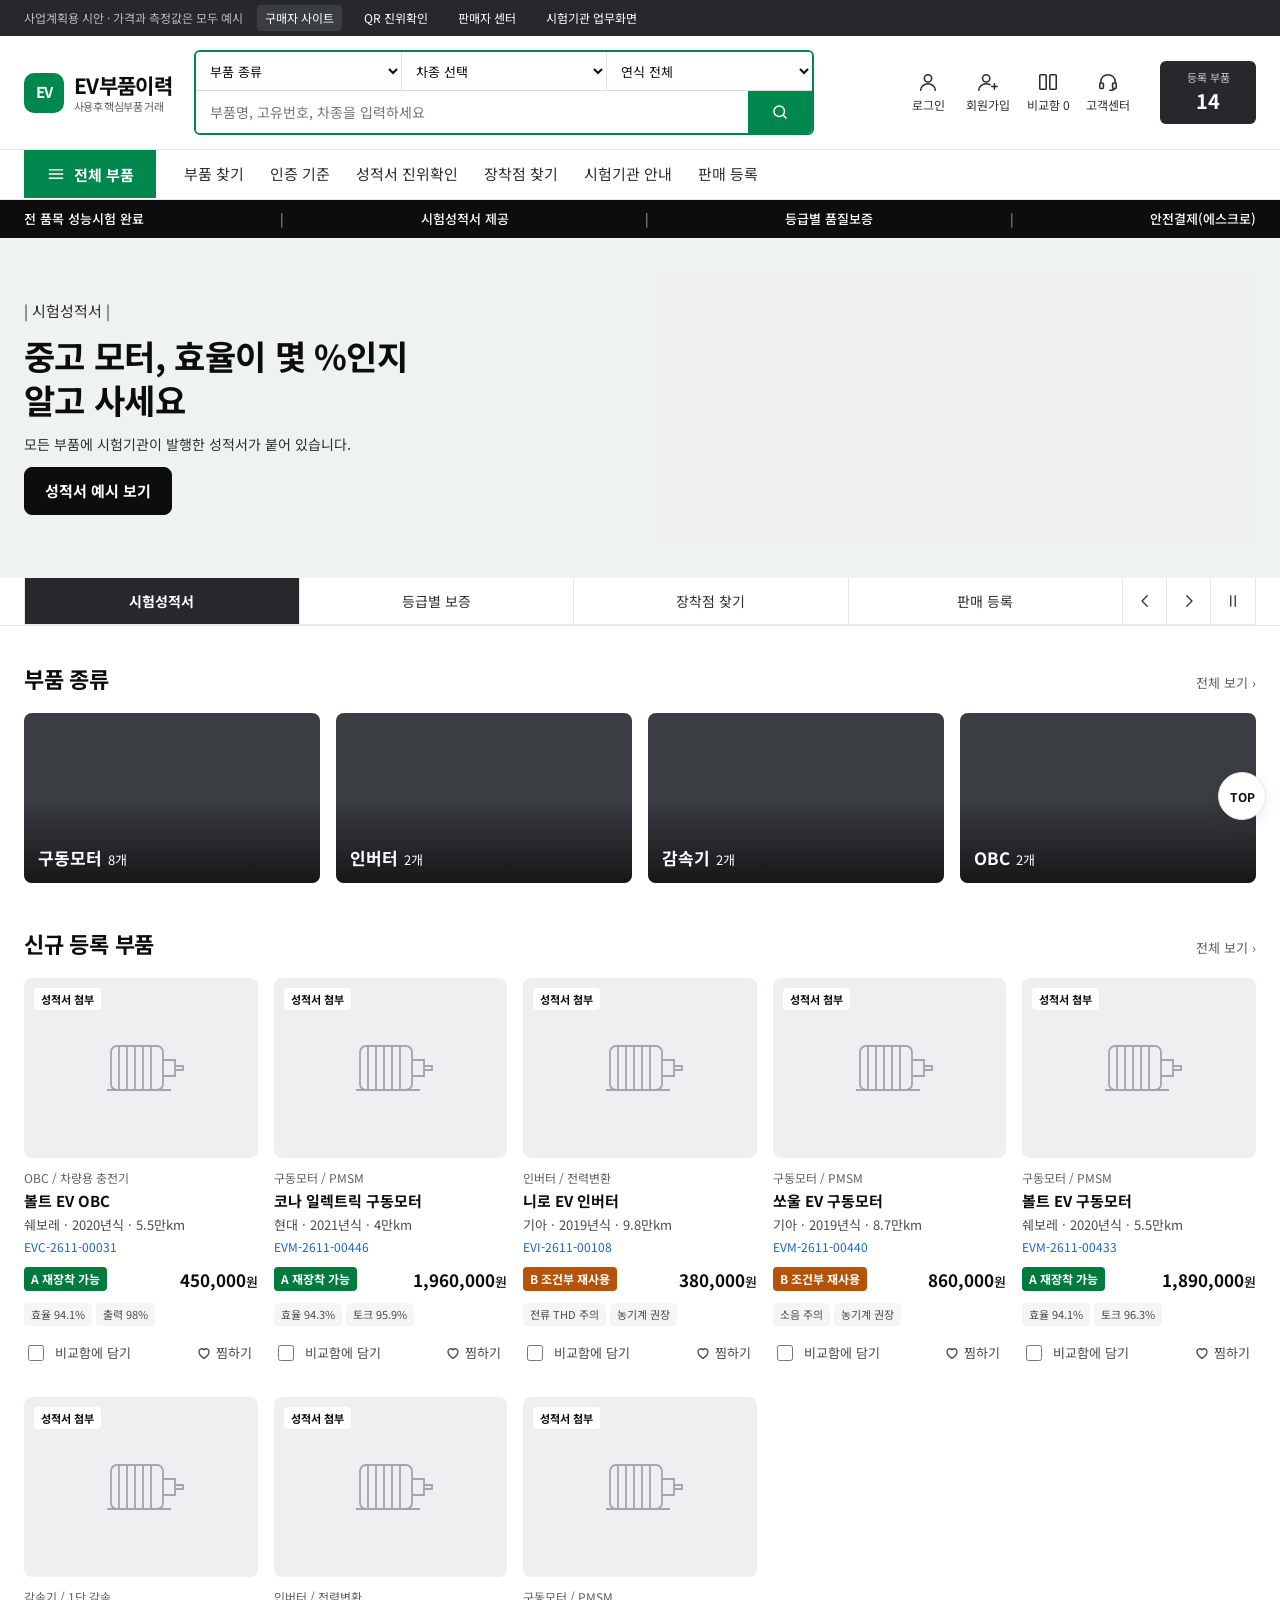
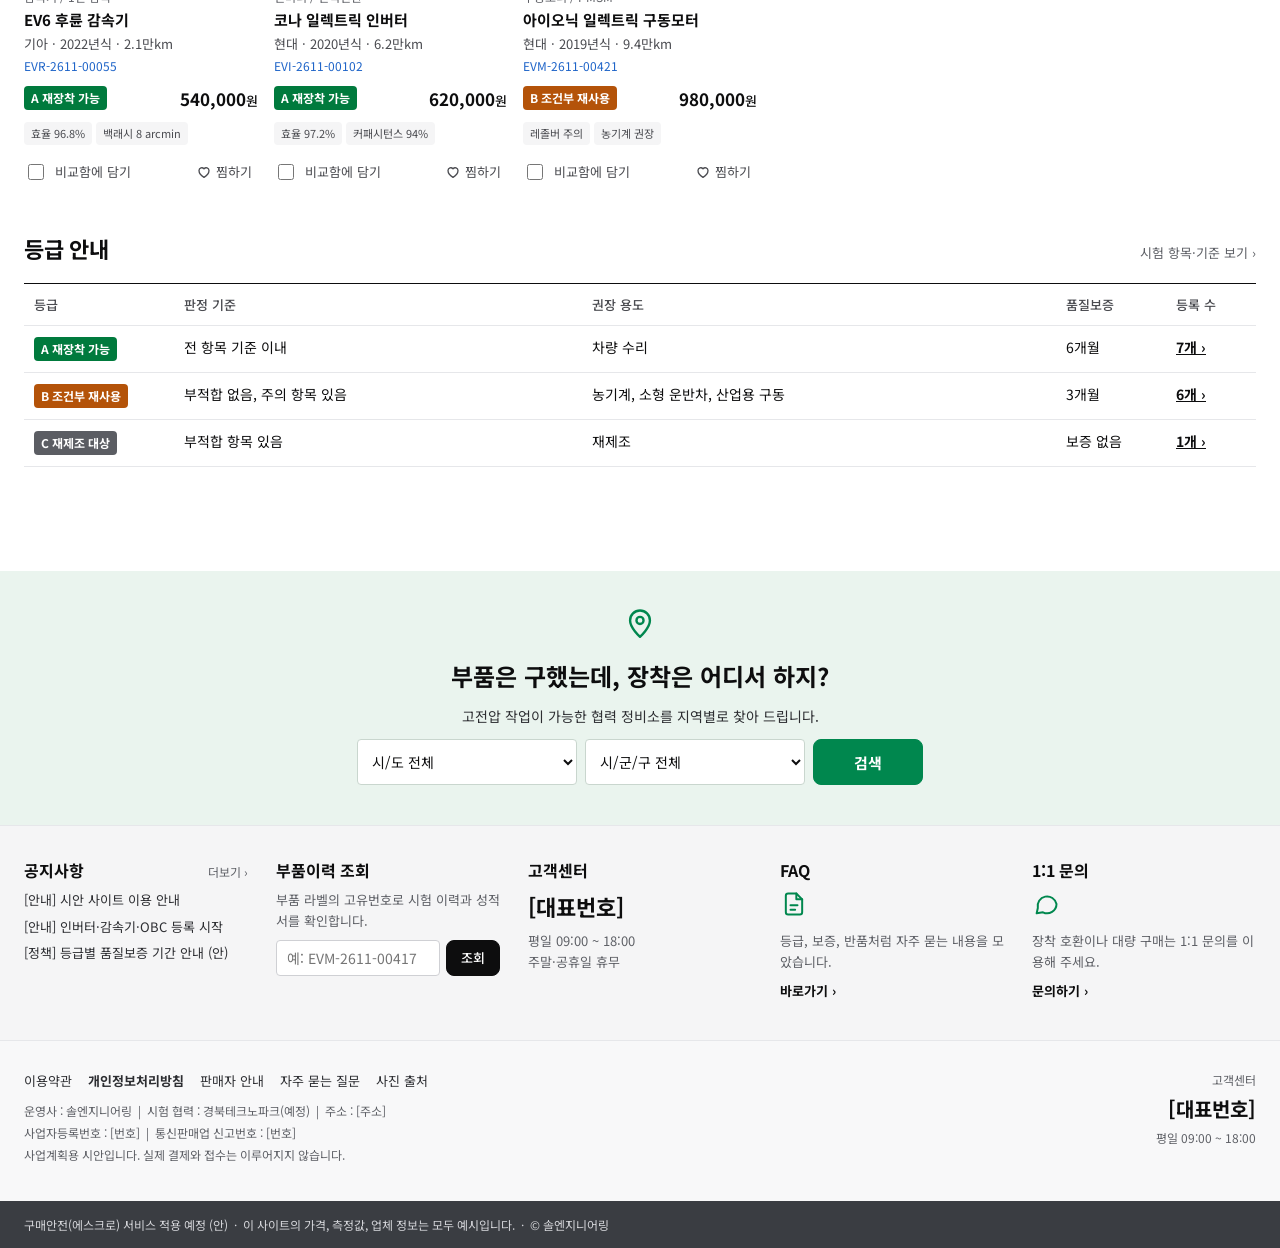
==== commit 00cc2656: "EV parts demo: GPARTS-style header, banner, repair-shop finder and info row Co-Authored-By: Claude O" ====
--- a/ev-parts/index.html
+++ b/ev-parts/index.html
@@ -13,6 +13,7 @@
   --ink: #0D0D0E; --ink-2: #2D2E32; --sub: #5E6066; --line: #E6E7EA; --soft: #F5F5F6; --photo: #EEEFF1;
   --blue: #1E64C8; --ok: #007A3D; --warn: #B45309; --bad: #B42318; --gc: #5B5D63;
   --navy: #1E3A5F; --bar: #26282C;
+  --brand: #00874E; --brand-dark: #006B3E; --brand-soft: #EAF4EE;
   --sans: 'Noto Sans KR', system-ui, -apple-system, 'Apple SD Gothic Neo', sans-serif;
   --serif: 'Noto Serif KR', 'Batang', serif;
 }
@@ -338,6 +339,121 @@
 .bo-stats small { font-size: 12px; color: #555555; }
 .bo-stats b { font-size: 22px; }
 
+/* GPARTS-style header, banner, bands */
+.site-header .hd-top { display: flex; flex-wrap: wrap; align-items: center; gap: 12px 22px; min-height: 92px; padding-block: 14px; }
+.logo { display: inline-flex; align-items: center; gap: 10px; }
+.logo-mark { width: 40px; height: 40px; border-radius: 10px; background: var(--brand); color: #FFFFFF; font-weight: 700; font-size: 15px; display: inline-flex; align-items: center; justify-content: center; }
+.logo > span:last-child { display: flex; flex-direction: column; line-height: 1.15; }
+.logo small { font-size: 11px; font-weight: 400; color: var(--sub); margin: 3px 0 0; }
+.hsearch { flex: 1 1 420px; min-width: 0; max-width: 620px; display: flex; flex-direction: column; border: 2px solid var(--brand); border-radius: 6px; overflow: hidden; }
+.hsel { display: grid; grid-template-columns: repeat(3, minmax(0, 1fr)); border-bottom: 1px solid #CFE3D6; }
+.hsel select { height: 38px; border: none; border-right: 1px solid #DDE7E0; padding: 0 10px; background: #FFFFFF; font-size: 13px; min-width: 0; }
+.hsel select:last-child { border-right: none; }
+.hq { display: flex; }
+.hq input { flex: 1; min-width: 0; height: 42px; border: none; padding: 0 14px; font-size: 14px; outline: none; }
+.hq button { width: 64px; border: none; background: var(--brand); color: #FFFFFF; cursor: pointer; display: flex; align-items: center; justify-content: center; }
+.hq button:hover { background: var(--brand-dark); }
+.hicons { display: flex; margin-left: auto; }
+.hicons a, .hicons button { display: flex; flex-direction: column; align-items: center; gap: 3px; min-width: 60px; padding: 4px 6px; border: none; background: none; text-decoration: none; color: var(--ink-2); font-size: 12px; cursor: pointer; font-family: inherit; white-space: nowrap; }
+.hicons a:hover, .hicons button:hover { color: var(--brand); }
+.hcount { display: flex; flex-direction: column; align-items: center; justify-content: center; background: #26282C; color: #FFFFFF; border-radius: 6px; padding: 8px 14px; text-decoration: none; min-width: 96px; }
+.hcount small { font-size: 11px; color: #C9CACE; }
+.hcount b { font-size: 20px; }
+.hd-nav { border-top: 1px solid var(--line); background: #FFFFFF; }
+.site-header .hd-nav .wrap { display: flex; flex-wrap: wrap; align-items: stretch; gap: 0 28px; min-height: 48px; padding-block: 0; }
+.cat { position: relative; }
+.cat-btn { min-height: 48px; display: flex; align-items: center; gap: 8px; padding: 0 22px; border: none; background: var(--brand); color: #FFFFFF; font-weight: 700; font-size: 15px; cursor: pointer; font-family: inherit; }
+.cat-btn:hover { background: var(--brand-dark); }
+.cat-panel { position: absolute; top: 100%; left: 0; z-index: 40; background: #FFFFFF; border: 1px solid var(--brand); display: grid; grid-template-columns: repeat(4, 170px); box-shadow: 0 10px 24px rgba(17,18,20,.14); }
+.cat-col { padding: 16px; display: flex; flex-direction: column; gap: 7px; border-right: 1px solid var(--line); }
+.cat-col:last-child { border-right: none; }
+.cat-col a { text-decoration: none; font-size: 13px; color: var(--ink-2); }
+.cat-col a:hover { color: var(--brand); text-decoration: underline; }
+.cat-col a:first-child { font-size: 15px; color: var(--ink); }
+.cat-col a:first-child .num { color: var(--brand); font-weight: 700; }
+.cat-col small { color: var(--sub); font-size: 12px; margin-bottom: 4px; }
+.hd-nav .gnb { display: flex; flex-wrap: wrap; align-items: center; gap: 0 26px; }
+.hd-nav .gnb a { font-size: 15px; padding: 13px 0; color: var(--ink-2); }
+.hd-nav .gnb a.on { color: var(--brand); font-weight: 700; box-shadow: inset 0 -2px 0 var(--brand); }
+.banner { border-bottom: 1px solid var(--line); }
+.slides { position: relative; height: 340px; overflow: hidden; }
+.slide { position: absolute; inset: 0; opacity: 0; visibility: hidden; transition: opacity .5s, visibility .5s; }
+.slide.on { opacity: 1; visibility: visible; }
+.slide-in { height: 100%; display: grid; grid-template-columns: minmax(0, 1fr) minmax(0, 1fr); align-items: center; gap: 32px; }
+.slide-txt { display: flex; flex-direction: column; gap: 12px; align-items: flex-start; }
+.slide-txt .eye { font-size: 15px; color: var(--ink-2); }
+.slide-txt h2 { margin: 0; font-size: 34px; line-height: 1.3; letter-spacing: -0.02em; }
+.slide-txt p { margin: 0; color: var(--ink-2); }
+.slide-img { position: relative; height: 270px; border-radius: 12px; overflow: hidden; background: var(--photo); }
+.slide-img img { position: absolute; inset: 0; width: 100%; height: 100%; object-fit: cover; }
+.btabs { display: grid; grid-template-columns: repeat(4, minmax(0, 1fr)) 44px 44px 44px; border: 1px solid var(--line); border-top: none; }
+.btabs button { height: 46px; border: none; border-right: 1px solid var(--line); background: #FFFFFF; cursor: pointer; font-size: 14px; color: var(--ink-2); font-family: inherit; display: flex; align-items: center; justify-content: center; }
+.btabs button:last-child { border-right: none; }
+.btabs button[aria-selected="true"] { background: #26282C; color: #FFFFFF; font-weight: 700; }
+.btn.brand { background: var(--brand); border-color: var(--brand); color: #FFFFFF; }
+.btn.brand:hover { background: var(--brand-dark); }
+.shopband { background: var(--brand-soft); margin-top: 40px; }
+.shopband .wrap { padding-block: 36px 40px; display: flex; flex-direction: column; align-items: center; gap: 12px; text-align: center; }
+.shopband .pin { color: var(--brand); }
+.shopband h2 { margin: 0; font-size: 24px; }
+.shopband p { margin: 0; color: var(--ink-2); }
+.shopform { display: flex; flex-wrap: wrap; gap: 8px; justify-content: center; width: 100%; max-width: 640px; }
+.shopform select { height: 46px; flex: 1 1 180px; max-width: 220px; border: 1px solid #C9D6CE; border-radius: 4px; padding: 0 10px; background: #FFFFFF; }
+.infoband { background: var(--soft); border-top: 1px solid var(--line); }
+.infoband .wrap { padding-block: 32px 40px; display: grid; grid-template-columns: repeat(auto-fit, minmax(190px, 1fr)); gap: 28px; }
+.ibox { display: flex; flex-direction: column; gap: 8px; min-width: 0; }
+.ibox h3 { margin: 0; font-size: 16px; display: flex; justify-content: space-between; align-items: baseline; gap: 8px; }
+.ibox h3 a { font-size: 12px; color: var(--sub); font-weight: 400; text-decoration: none; }
+.ibox ul { list-style: none; margin: 0; padding: 0; display: flex; flex-direction: column; gap: 7px; font-size: 13px; }
+.ibox ul a { color: var(--ink-2); text-decoration: none; display: block; overflow: hidden; text-overflow: ellipsis; white-space: nowrap; }
+.ibox ul a:hover { text-decoration: underline; }
+.ibox p { margin: 0; font-size: 13px; color: var(--sub); line-height: 1.6; }
+.ibox .tel { font-size: 22px; }
+.ibox .more { font-size: 13px; font-weight: 700; color: var(--ink); text-decoration: none; display: inline-flex; align-items: center; gap: 4px; }
+.ibox .iic { color: var(--brand); }
+.vmini { display: flex; gap: 6px; }
+.vmini input { flex: 1; min-width: 0; height: 36px; border: 1px solid #CFD0D4; border-radius: 4px; padding: 0 10px; }
+.shopgrid { display: grid; grid-template-columns: repeat(auto-fill, minmax(260px, 1fr)); gap: 16px; }
+.shopcard { border: 1px solid var(--line); border-radius: 10px; padding: 18px; display: flex; flex-direction: column; gap: 8px; }
+.shopcard b { font-size: 16px; }
+.shopcard .addr { font-size: 13px; color: var(--sub); }
+.shopcard .tags { display: flex; flex-wrap: wrap; gap: 4px; }
+.notice-list details { border-bottom: 1px solid var(--line); }
+.notice-list summary { padding: 14px 10px; cursor: pointer; display: grid; grid-template-columns: 70px 1fr auto; gap: 10px; align-items: baseline; }
+.notice-list .ans { padding: 4px 10px 18px 90px; color: var(--ink-2); line-height: 1.7; }
+.quick { position: fixed; right: max(14px, env(safe-area-inset-right, 0px)); top: 50%; transform: translateY(-50%); z-index: 30; width: 92px; background: #FFFFFF; border: 1px solid var(--line); border-radius: 8px; padding: 10px 8px; display: flex; flex-direction: column; align-items: center; gap: 6px; box-shadow: 0 4px 14px rgba(17,18,20,.08); text-align: center; }
+.quick > b { font-size: 12px; }
+.quick > .num { font-size: 12px; color: var(--brand); font-weight: 700; margin-top: -4px; }
+.quick a { display: flex; flex-direction: column; align-items: center; gap: 2px; text-decoration: none; color: var(--ink-2); }
+.quick .qimg { position: relative; width: 64px; height: 50px; border-radius: 4px; overflow: hidden; background: var(--photo); display: flex; align-items: center; justify-content: center; }
+.quick .qimg img { position: absolute; inset: 0; width: 100%; height: 100%; object-fit: cover; }
+.quick small { font-size: 11px; max-width: 76px; overflow: hidden; text-overflow: ellipsis; white-space: nowrap; }
+.quick .none { color: var(--sub); }
+.quick button { width: 100%; height: 30px; border: none; border-top: 1px solid var(--line); background: none; font-size: 12px; font-weight: 700; cursor: pointer; margin-top: 4px; font-family: inherit; }
+.ft-bottom { background: #3A3D42; color: #C9CACE; font-size: 12px; }
+.site-footer .ft-bottom .wrap { display: block; padding-block: 14px; line-height: 1.6; color: #D5D6DA; }
+@media (max-width: 1479px) {
+  .quick { top: auto; bottom: calc(80px + env(safe-area-inset-bottom, 0px)); transform: none; width: auto; padding: 0; border-radius: 50%; }
+  .quick > :not([data-top]) { display: none; }
+  .quick button { width: 46px; height: 46px; border: none; margin: 0; }
+}
+@media (max-width: 760px) {
+  .hicons { margin-left: 0; order: 3; }
+  .hcount { display: none; }
+  .hsearch { order: 4; flex-basis: 100%; }
+  .cat-panel { grid-template-columns: repeat(2, minmax(140px, 1fr)); }
+  .cat-btn { padding: 0 14px; }
+  .slides { height: 290px; }
+  .slide-in { grid-template-columns: 1fr; }
+  .slide-img { display: none; }
+  .slide-txt h2 { font-size: 25px; }
+  .btabs { grid-template-columns: repeat(4, minmax(0, 1fr)); }
+  .btabs .bctl { display: none; }
+  .notice-list summary { grid-template-columns: 1fr; }
+  .notice-list .ans { padding-left: 10px; }
+}
+@media (prefers-reduced-motion: reduce) { .slide { transition: none; } }
+
 /* footer */
 .site-footer { background: #F8F8F9; border-top: 1px solid var(--line); }
 .site-footer .wrap { display: flex; flex-wrap: wrap; justify-content: space-between; gap: 16px; padding-block: 28px 36px; font-size: 12px; line-height: 1.8; color: var(--sub); }
@@ -600,13 +716,37 @@
   }
 
   /* ---------- shared chrome ---------- */
+  function ico(d, w) { return '<svg width="' + (w || 22) + '" height="' + (w || 22) + '" viewBox="0 0 24 24" fill="none" stroke="currentColor" stroke-width="1.7" stroke-linecap="round" stroke-linejoin="round" aria-hidden="true">' + d + '</svg>'; }
+  var IC = {
+    user: '<circle cx="12" cy="8" r="4"></circle><path d="M4 21c0-4 3.6-7 8-7s8 3 8 7"></path>',
+    join: '<circle cx="10" cy="8" r="4"></circle><path d="M2 21c0-4 3.6-7 8-7 1.6 0 3 .4 4.3 1"></path><path d="M19 14v6M16 17h6"></path>',
+    out: '<path d="M15 4h4a1 1 0 0 1 1 1v14a1 1 0 0 1-1 1h-4"></path><path d="M10 17l-5-5 5-5"></path><path d="M5 12h11"></path>',
+    cmp: '<rect x="3" y="4" width="7" height="16" rx="1"></rect><rect x="14" y="4" width="7" height="16" rx="1"></rect>',
+    cs: '<path d="M4 13v-1a8 8 0 0 1 16 0v1"></path><rect x="3" y="13" width="4" height="6" rx="1"></rect><rect x="17" y="13" width="4" height="6" rx="1"></rect><path d="M19 19c0 1.5-2 2-5 2"></path>',
+    menu: '<path d="M4 7h16M4 12h16M4 17h16"></path>',
+    prev: '<path d="M15 5l-7 7 7 7"></path>', next: '<path d="M9 5l7 7-7 7"></path>',
+    pause: '<path d="M9 5v14M15 5v14"></path>', play: '<path d="M7 5l12 7-12 7z"></path>',
+    pin: '<path d="M12 21s-7-6.2-7-11.5a7 7 0 0 1 14 0C19 14.8 12 21 12 21z"></path><circle cx="12" cy="9.5" r="2.5"></circle>',
+    doc: '<path d="M14 3H7a2 2 0 0 0-2 2v14a2 2 0 0 0 2 2h10a2 2 0 0 0 2-2V8z"></path><path d="M14 3v5h5"></path><path d="M9 13h6M9 17h4"></path>',
+    chat: '<path d="M21 12a8 8 0 0 1-11.6 7.1L4 20l1-4.6A8 8 0 1 1 21 12z"></path>'
+  };
+  function catMenu() {
+    return '<div class="cat"><button type="button" class="cat-btn" data-catmenu aria-expanded="' + !!state.catOpen + '" aria-controls="catPanel">' + ico(IC.menu, 20) + '전체 부품</button>' +
+      '<div class="cat-panel" id="catPanel"' + (state.catOpen ? '' : ' hidden') + '>' + Object.keys(TYPES).map(function (k) {
+        return '<div class="cat-col"><a href="#list" data-typeonly="' + k + '"><b>' + TYPES[k].name + '</b> <span class="num">' + typeCount(k) + '</span></a><small>' + TYPES[k].cat.split(' / ')[1] + '</small>' +
+          ['A', 'B', 'C'].map(function (g) { return '<a href="#list" data-typegrade="' + k + '|' + g + '">' + g + '등급 · ' + GRADE[g].label + '</a>'; }).join('') + '</div>';
+      }).join('') + '</div></div>';
+  }
   function header(active) {
-    var nav = [['list', '부품 찾기'], ['standard', '인증 기준'], ['verify', '성적서 진위확인'], ['labs', '시험기관 안내'], ['sell', '판매 등록'], ['compare', '비교함 ' + state.compare.length]];
-    return '<header class="site-header"><div class="util-bar"><div class="wrap">' + util() + '</div></div><div class="wrap">' +
-      '<a class="logo" href="#home">EV부품이력<small>가칭</small></a>' +
-      '<nav class="gnb" aria-label="주 메뉴">' + nav.map(function (n) { return '<a href="#' + n[0] + '"' + (n[0] === active ? ' class="on" aria-current="page"' : '') + '>' + n[1] + '</a>'; }).join('') + '</nav>' +
-      '<form class="search" id="topSearch" role="search"><label class="sr" for="q">부품 검색</label><input id="q" type="search" placeholder="품번, 고유번호, 차종으로 검색" value="' + esc(state.q) + '"><button class="icon-btn" type="submit" aria-label="검색">' + ICON_SEARCH + '</button></form>' +
-      '</div></header>' +
+    var nav = [['list', '부품 찾기'], ['standard', '인증 기준'], ['verify', '성적서 진위확인'], ['shops', '장착점 찾기'], ['labs', '시험기관 안내'], ['sell', '판매 등록']];
+    var typeOpts = '<option value="">부품 종류</option>' + Object.keys(TYPES).map(function (k) { return '<option value="' + k + '"' + (state.type === k ? ' selected' : '') + '>' + TYPES[k].name + '</option>'; }).join('');
+    return '<header class="site-header"><div class="wrap hd-top">' +
+      '<a class="logo" href="#home"><span class="logo-mark" aria-hidden="true">EV</span><span>EV부품이력<small>사용후 핵심부품 거래</small></span></a>' +
+      '<form class="hsearch" id="topSearch" role="search"><div class="hsel"><label class="sr" for="tType">부품 종류</label><select id="tType">' + typeOpts + '</select><label class="sr" for="tCar">차종</label><select id="tCar">' + carOptions(state.car ? state.maker + '|' + state.car : '') + '</select><label class="sr" for="tYear">연식</label><select id="tYear">' + yearOptions(state.year) + '</select></div>' +
+        '<div class="hq"><label class="sr" for="q">검색어</label><input id="q" type="search" placeholder="부품명, 고유번호, 차종을 입력하세요" value="' + esc(state.q) + '"><button type="submit" aria-label="검색">' + ICON_SEARCH + '</button></div></form>' +
+      '<nav class="hicons" aria-label="회원 메뉴">' + util() + '</nav>' +
+      '<a class="hcount" href="#list" data-typeonly=""><small>등록 부품</small><b class="num">' + live().length + '</b></a>' +
+      '</div><div class="hd-nav"><div class="wrap">' + catMenu() + '<nav class="gnb" aria-label="주 메뉴">' + nav.map(function (n) { return '<a href="#' + n[0] + '"' + (n[0] === active ? ' class="on" aria-current="page"' : '') + '>' + n[1] + '</a>'; }).join('') + '</nav></div></div></header>' +
       '<div class="benefit"><div class="wrap"><span>전 품목 성능시험 완료</span><i>|</i><span>시험성적서 제공</span><i>|</i><span>등급별 품질보증</span><i>|</i><span>안전결제(에스크로)</span></div></div>';
   }
   function footer() {
@@ -615,9 +755,16 @@
       '<div>운영사 : 솔엔지니어링 &nbsp;|&nbsp; 시험 협력 : 경북테크노파크(예정) &nbsp;|&nbsp; 주소 : [주소]</div>' +
       '<div>사업자등록번호 : [번호] &nbsp;|&nbsp; 통신판매업 신고번호 : [번호]</div>' +
       '<div>사업계획용 시안입니다. 실제 결제와 접수는 이루어지지 않습니다.</div></div>' +
-      '<div class="cs">고객센터<b>[대표번호]</b>평일 09:00 ~ 18:00</div></div></footer>';
-  }
-  function shop(active, body) { return header(active) + '<main>' + body + '</main>' + footer(); }
+      '<div class="cs">고객센터<b>[대표번호]</b>평일 09:00 ~ 18:00</div></div>' +
+      '<div class="ft-bottom"><div class="wrap">구매안전(에스크로) 서비스 적용 예정 (안) &nbsp;·&nbsp; 이 사이트의 가격, 측정값, 업체 정보는 모두 예시입니다. &nbsp;·&nbsp; © 솔엔지니어링</div></div></footer>';
+  }
+  function shop(active, body) { return header(active) + '<main>' + body + '</main>' + footer() + quickbar(); }
+  function quickbar() {
+    var rs = state.recent.map(function (id) { return byId[id]; }).filter(Boolean).slice(0, 3);
+    return '<aside class="quick" aria-label="최근 본 상품"><b>최근 본 상품</b><span class="num">' + rs.length + '</span>' +
+      (rs.length ? rs.map(function (p) { return '<a href="#part-' + p.id + '" title="' + pname(p) + '"><span class="qimg">' + motor(40, 30) + photo(p.imgs[0], 160, '') + '</span><small>' + p.car + '</small></a>'; }).join('') : '<small class="none">없음</small>') +
+      '<button type="button" data-top aria-label="맨 위로">TOP</button></aside>';
+  }
 
   /* ---------- accounts ---------- */
   var TODAY = '2026.11.14';
@@ -632,7 +779,7 @@
   function saveUser(k) { try { if (k) localStorage.setItem('evp-user', k); else localStorage.removeItem('evp-user'); } catch (e) {} }
 
   /* ---------- state ---------- */
-  var state = { user: loadUser(), wish: ['EVM-2611-00417', 'EVI-2611-00102'], next: '', sstage: '', type: '', myCar: null, compare: [], car: '', q: '', maker: '', year: '', grades: { A: true, B: true, C: false }, use: '전체', sort: 'recent', page: 1, tab: 'test', photo: 0, qa: {} };
+  var state = { slide: 0, paused: false, recent: [], catOpen: false, shopSido: '', shopGu: '', qnaDone: false, user: loadUser(), wish: ['EVM-2611-00417', 'EVI-2611-00102'], next: '', sstage: '', type: '', myCar: null, compare: [], car: '', q: '', maker: '', year: '', grades: { A: true, B: true, C: false }, use: '전체', sort: 'recent', page: 1, tab: 'test', photo: 0, qa: {} };
 
   /* ---------- seed records (example data) ---------- */
   var OST = ['입금 대기', '결제 완료', '배송 중', '배송 완료', '구매확정'];
@@ -982,29 +1129,96 @@
   }
 
   /* ---------- home ---------- */
+  var SLIDES = [
+    { tab: '시험성적서', eye: '시험성적서', h: '중고 모터, 효율이 몇 %인지<br>알고 사세요', p: '모든 부품에 시험기관이 발행한 성적서가 붙어 있습니다.', btn: ['#report-EVM-2611-00417', '성적서 예시 보기'], img: 2, bg: '#EEF3EF' },
+    { tab: '등급별 보증', eye: '등급별 품질보증', h: 'A등급 6개월, B등급 3개월<br>품질보증', p: '등급은 시험 결과로 정해집니다. 보증 기간은 사업 계획상 안입니다.', btn: ['#standard', '등급 기준 보기'], img: 4, bg: '#F1F1EC' },
+    { tab: '장착점 찾기', eye: '장착점 찾기', h: '구매한 부품,<br>가까운 정비소에서 장착하세요', p: '고전압 작업이 가능한 협력 정비소를 지역별로 안내합니다.', btn: ['#shops', '장착점 찾기'], img: 8, bg: '#ECF0F4' },
+    { tab: '판매 등록', eye: '판매 등록', h: '회수한 모터·인버터,<br>시험 받고 제값에 파세요', p: '입고부터 성적서 발행, 판매 등록까지 한 번에 진행합니다.', btn: ['#sell', '판매 신청'], img: 0, bg: '#F3EFEA' }
+  ];
+  function banner() {
+    return '<section class="banner" aria-roledescription="carousel" aria-label="안내 배너"><div class="slides">' + SLIDES.map(function (sl, i) {
+      var on = i === state.slide;
+      return '<div class="slide' + (on ? ' on' : '') + '" style="background:' + sl.bg + '" role="group" aria-roledescription="slide" aria-label="' + (i + 1) + ' / ' + SLIDES.length + '"' + (on ? '' : ' aria-hidden="true"') + '><div class="wrap slide-in"><div class="slide-txt"><span class="eye">| ' + sl.eye + ' |</span><h2>' + sl.h + '</h2><p>' + sl.p + '</p><a class="btn dark" href="' + sl.btn[0] + '"' + (on ? '' : ' tabindex="-1"') + '>' + sl.btn[1] + '</a></div><div class="slide-img">' + photo(sl.img, 800, '') + '</div></div></div>';
+    }).join('') + '</div><div class="wrap"><div class="btabs" role="tablist" aria-label="배너 선택">' + SLIDES.map(function (sl, i) { return '<button type="button" role="tab" aria-selected="' + (i === state.slide) + '" data-slide="' + i + '">' + sl.tab + '</button>'; }).join('') +
+      '<button type="button" class="bctl" data-slidestep="-1" aria-label="이전 배너">' + ico(IC.prev, 18) + '</button><button type="button" class="bctl" data-slidestep="1" aria-label="다음 배너">' + ico(IC.next, 18) + '</button><button type="button" class="bctl" data-slidepause aria-label="' + (state.paused ? '자동 넘김 시작' : '자동 넘김 멈춤') + '">' + ico(state.paused ? IC.play : IC.pause, 18) + '</button></div></div></section>';
+  }
+  function setSlide(i) {
+    var n = SLIDES.length; state.slide = ((i % n) + n) % n;
+    document.querySelectorAll('.slide').forEach(function (el, k) {
+      var on = k === state.slide; el.classList.toggle('on', on);
+      if (on) el.removeAttribute('aria-hidden'); else el.setAttribute('aria-hidden', 'true');
+      var a = el.querySelector('a'); if (a) { if (on) a.removeAttribute('tabindex'); else a.setAttribute('tabindex', '-1'); }
+    });
+    document.querySelectorAll('[data-slide]').forEach(function (b, k) { b.setAttribute('aria-selected', String(k === state.slide)); });
+  }
+  var SHOPS = [
+    ['경북', '포항시', 'OO전기차정비 포항점', '경북 포항시 남구', ['구동모터 교체', '감속기 교체', '고전압 작업']],
+    ['경북', '경주시', 'OO모터스 경주', '경북 경주시 외동읍', ['구동모터 교체', '인버터 교체']],
+    ['경북', '구미시', 'OO EV서비스 구미', '경북 구미시 공단동', ['인버터 교체', 'OBC 교체', '고전압 작업']],
+    ['대구', '달서구', 'OO전기차정비 대구', '대구 달서구 성서공단', ['구동모터 교체', '인버터 교체', 'OBC 교체']],
+    ['충남', '천안시', 'OO오토 천안', '충남 천안시 서북구', ['구동모터 교체', '감속기 교체']],
+    ['서울', '구로구', 'OO EV정비 서울', '서울 구로구 구로동', ['구동모터 교체', '인버터 교체', '고전압 작업']]
+  ];
+  function sidoOptions(sel) { var l = []; SHOPS.forEach(function (x) { if (l.indexOf(x[0]) < 0) l.push(x[0]); }); return '<option value="">시/도 전체</option>' + l.map(function (v) { return '<option' + (v === sel ? ' selected' : '') + '>' + v + '</option>'; }).join(''); }
+  function guOptions(sido, sel) { return '<option value="">시/군/구 전체</option>' + SHOPS.filter(function (x) { return !sido || x[0] === sido; }).map(function (x) { return '<option' + (x[1] === sel ? ' selected' : '') + '>' + x[1] + '</option>'; }).join(''); }
+  function shopForm(btnCls) {
+    return '<form class="shopform" id="shopForm"><label class="sr" for="shSido">시/도</label><select id="shSido">' + sidoOptions(state.shopSido) + '</select><label class="sr" for="shGu">시/군/구</label><select id="shGu">' + guOptions(state.shopSido, state.shopGu) + '</select><button class="btn ' + btnCls + '" type="submit" style="height:46px;min-width:110px">검색</button></form>';
+  }
+  var NOTICES = [
+    ['안내', '시안 사이트 이용 안내', '2026.11.14', '이 사이트는 사업계획용 시안입니다. 가격, 측정값, 업체와 장착점 정보는 모두 예시이며 실제 결제와 접수는 이루어지지 않습니다.'],
+    ['안내', '인버터·감속기·OBC 등록 시작', '2026.11.10', '구동모터에 이어 인버터, 감속기, OBC도 시험을 거쳐 등록됩니다. 부품별 시험 항목은 인증 기준 페이지에서 확인할 수 있습니다.'],
+    ['정책', '등급별 품질보증 기간 안내 (안)', '2026.11.03', 'A등급 6개월, B등급 3개월 보증을 검토하고 있습니다. C등급은 재제조용으로 보증 대상이 아닙니다.'],
+    ['모집', '협력 장착점 모집', '2026.10.28', '전기차 고전압 작업이 가능한 정비소를 협력 장착점으로 모집합니다. 판매자 안내 또는 고객센터로 문의해 주세요.']
+  ];
   function viewHome() {
     var recent = live().sort(function (a, b) { return b.d[3].localeCompare(a.d[3]); }).slice(0, 8);
     var tileImg = { motor: 0, inverter: 6, reducer: 7, obc: 9 };
     var gdesc = { A: '전 항목 기준 이내', B: '부적합 없음, 주의 항목 있음', C: '부적합 항목 있음' };
     var gc = { A: 0, B: 0, C: 0 }; live().forEach(function (p) { gc[p.grade]++; });
-    var html = '<section class="hero"><div class="wrap"><h1>어떤 부품을 찾으세요?</h1>' +
-      '<form id="heroForm" style="width:100%;display:flex;flex-direction:column;align-items:center;gap:10px">' +
-        '<div class="hero-search"><label class="sr" for="hQ">검색어</label><input id="hQ" type="search" placeholder="부품명 또는 고유번호를 입력하세요"><button type="submit" aria-label="검색">' + ICON_SEARCH + '</button></div>' +
-        '<div class="hero-form"><label class="sr" for="hType">부품 종류</label><select id="hType"><option value="">부품 종류</option>' + Object.keys(TYPES).map(function (k) { return '<option value="' + k + '">' + TYPES[k].name + '</option>'; }).join('') + '</select>' +
-          '<label class="sr" for="hCar">차종</label><select id="hCar">' + carOptions('') + '</select><label class="sr" for="hYear">연식</label><select id="hYear">' + yearOptions('') + '</select></div></form>' +
-      '<div class="hot"><span>많이 찾는 검색어</span>' + ['코나 일렉트릭', '니로 EV', 'EV6', '인버터', 'OBC'].map(function (q) { return '<button type="button" data-q="' + q + '">#' + q + '</button>'; }).join('') + '</div>' +
-      '<p class="total">등록 부품 <b class="num">' + live().length + '</b>개</p></div></section><div class="wrap">' +
+    var html = banner() + '<div class="wrap">' +
       '<section class="sec"><div class="sec-h"><h2>부품 종류</h2><a href="#list" data-typeonly="">전체 보기 ›</a></div><div class="tiles">' + Object.keys(TYPES).map(function (k) {
         return '<a class="tile" href="#list" data-typeonly="' + k + '">' + photo(tileImg[k], 480, TYPES[k].name) + '<span>' + TYPES[k].name + '<small>' + typeCount(k) + '개</small></span></a>';
       }).join('') + '</div></section>' +
       '<section class="sec"><div class="sec-h"><h2>신규 등록 부품</h2><a href="#list" data-typeonly="">전체 보기 ›</a></div><div class="grid">' + recent.map(card).join('') + '</div></section>' +
       '<section class="sec"><div class="sec-h"><h2>등급 안내</h2><a href="#standard">시험 항목·기준 보기 ›</a></div><div class="tbl-scroll"><table class="tbl" style="min-width:640px"><thead><tr><th style="width:150px">등급</th><th>판정 기준</th><th>권장 용도</th><th style="width:110px">품질보증</th><th style="width:90px">등록 수</th></tr></thead><tbody>' +
         ['A', 'B', 'C'].map(function (g) { return '<tr><td>' + gBadge(g, true) + '</td><td>' + gdesc[g] + '</td><td>' + GRADE[g].use.join(', ') + '</td><td>' + GRADE[g].warranty + '</td><td><a href="#list" data-gradeonly="' + g + '" style="font-weight:700">' + gc[g] + '개 ›</a></td></tr>'; }).join('') +
-        '</tbody></table></div></section>' +
-      '<section class="sec"><div class="sec-h"><h2>구매 절차</h2></div><ol class="steps">' +
-        [['부품 검색', '차종, 품번, 고유번호'], ['성적서 확인', '등급, 측정값, 권장 용도'], ['주문·결제', '안전결제(에스크로)'], ['배송·수령', '화물 배송 또는 방문 수령'], ['구매확정', '라벨 QR 확인 후 확정']].map(function (s, i) { return '<li><span class="n">0' + (i + 1) + '</span><b>' + s[0] + '</b><small>' + s[1] + '</small></li>'; }).join('') + '</ol></section>' +
-      '<section class="sec"><div class="svc"><a href="#verify"><b>부품이력 조회</b><span>고유번호, 성적서번호로 조회</span></a><a href="#sell"><b>판매 등록</b><span>보유 부품 시험·판매 신청</span></a><a href="#faq"><b>자주 묻는 질문</b><span>등급, 보증, 반품 안내</span></a><a href="#faq"><b>고객센터 [대표번호]</b><span>평일 09:00 ~ 18:00</span></a></div></section></div>';
+        '</tbody></table></div></section></div>' +
+      '<section class="shopband"><div class="wrap"><span class="pin">' + ico(IC.pin, 34) + '</span><h2>부품은 구했는데, 장착은 어디서 하지?</h2><p>고전압 작업이 가능한 협력 정비소를 지역별로 찾아 드립니다.</p>' + shopForm('brand') + '</div></section>' +
+      '<section class="infoband" aria-label="고객 안내"><div class="wrap">' +
+        '<div class="ibox"><h3>공지사항 <a href="#notice">더보기 ›</a></h3><ul>' + NOTICES.slice(0, 3).map(function (n, i) { return '<li><a href="#notice" data-notice="' + i + '">[' + n[0] + '] ' + n[1] + '</a></li>'; }).join('') + '</ul></div>' +
+        '<div class="ibox"><h3>부품이력 조회</h3><p>부품 라벨의 고유번호로 시험 이력과 성적서를 확인합니다.</p><form class="vmini" id="homeVerify" role="search"><label class="sr" for="hv">고유번호</label><input id="hv" placeholder="예: EVM-2611-00417"><button class="btn sm dark" type="submit">조회</button></form></div>' +
+        '<div class="ibox"><h3>고객센터</h3><b class="tel">[대표번호]</b><p>평일 09:00 ~ 18:00<br>주말·공휴일 휴무</p></div>' +
+        '<div class="ibox"><h3>FAQ</h3><span class="iic">' + ico(IC.doc, 28) + '</span><p>등급, 보증, 반품처럼 자주 묻는 내용을 모았습니다.</p><a class="more" href="#faq">바로가기 ›</a></div>' +
+        '<div class="ibox"><h3>1:1 문의</h3><span class="iic">' + ico(IC.chat, 28) + '</span><p>장착 호환이나 대량 구매는 1:1 문의를 이용해 주세요.</p><a class="more" href="#qna">문의하기 ›</a></div>' +
+      '</div></section>';
     return shop('home', html);
+  }
+  function viewShops() {
+    var list = SHOPS.filter(function (x) { return (!state.shopSido || x[0] === state.shopSido) && (!state.shopGu || x[1] === state.shopGu); });
+    var html = '<div class="wrap"><div class="page" style="max-width:none"><div><h1>장착점 찾기</h1><p class="lead">구매한 부품을 장착할 수 있는 협력 정비소입니다. 고전압 작업 가능 여부를 확인하세요.</p></div>' +
+      '<div class="panel" style="display:flex;justify-content:flex-start">' + shopForm('dark') + '</div>' +
+      '<div class="res-head"><b>' + list.length + '곳</b><span style="font-size:13px;color:var(--sub)">' + (state.shopSido ? state.shopSido + (state.shopGu ? ' ' + state.shopGu : '') : '전국') + '</span></div>' +
+      (list.length ? '<div class="shopgrid">' + list.map(function (x) {
+        return '<div class="shopcard"><b>' + x[2] + '</b><span class="addr">' + x[3] + '</span><div class="tags">' + x[4].map(function (t) { return '<span class="tag">' + t + '</span>'; }).join('') + '</div><span style="font-size:13px;color:var(--ink-2)">표준 공임 [협의 후 기재] · 전화 [번호]</span>' +
+          '<div style="display:flex;gap:6px;flex-wrap:wrap"><button class="btn sm" type="button" data-toast="길찾기는 지도 서비스 연동 후 제공됩니다.">길찾기</button><button class="btn sm dark" type="button" data-toast="장착 예약은 다음 단계에서 추가할 예정입니다.">장착 예약</button></div></div>';
+      }).join('') + '</div>' : '<div class="empty">선택한 지역에 협력 장착점이 아직 없습니다.</div>') +
+      '<div class="note">협력 장착점 정보는 예시입니다. 실제 협력 정비소는 사업을 진행하면서 모집합니다.</div></div></div>';
+    return shop('shops', html);
+  }
+  function viewNotice() {
+    return shop('', '<div class="wrap"><div class="page"><div><h1>공지사항</h1></div><div class="notice-list" style="border-top:1px solid var(--ink)">' + NOTICES.map(function (n, i) {
+      return '<details' + (state.noticeOpen === i ? ' open' : '') + '><summary><span class="pill">' + n[0] + '</span><b style="font-weight:500">' + n[1] + '</b><span style="font-size:13px;color:var(--sub)">' + n[2] + '</span></summary><div class="ans">' + n[3] + '</div></details>';
+    }).join('') + '</div></div></div>');
+  }
+  function viewQna() {
+    if (state.qnaDone) return shop('', '<div class="wrap"><div class="done"><div class="mark">' + ICON_CHECK + '</div><h1>문의가 접수되었습니다</h1><p style="margin:0;color:var(--sub)">영업일 기준 1일 안에 ' + (state.user ? '마이페이지와 ' : '') + '연락처로 답변드립니다.</p><div style="display:flex;gap:8px;flex-wrap:wrap;justify-content:center"><a class="btn" href="#faq">자주 묻는 질문</a><a class="btn dark" href="#home">홈으로</a></div></div></div>');
+    var html = '<div class="wrap"><div class="form-page" style="justify-content:center"><form class="form-main" id="qnaForm" novalidate style="max-width:720px"><div><h1 style="margin:0;font-size:26px">1:1 문의</h1><p style="margin:6px 0 0;color:var(--sub)">장착 호환, 대량 구매, 성적서 관련 문의를 남겨 주세요.</p></div>' +
+      '<div class="fgrid"><div class="field"><label for="qnType">문의 유형</label><select id="qnType"><option>장착 호환</option><option>대량 구매·견적</option><option>성적서·등급</option><option>배송·반품</option><option>판매 등록</option><option>기타</option></select></div>' + fieldInput('qnPart', '부품 고유번호', '예: EVM-2611-00417', false) + '</div>' +
+      fieldInput('qnTitle', '제목', '', true) +
+      '<div class="field"><label for="qnBody">내용 <span class="req">*</span></label><textarea id="qnBody" placeholder="차종, 연식, 사용 용도를 함께 적어 주시면 빨리 답변드릴 수 있습니다."></textarea><span class="err" id="qnBodyErr" hidden>내용을 입력해 주세요.</span></div>' +
+      '<div class="fgrid">' + fieldInput('qnName', '이름', '', false) + fieldInput('qnPhone', '연락처', '010-0000-0000', false, 'tel') + '</div>' +
+      '<div><button class="btn dark" type="submit" style="min-width:200px">문의 등록</button></div></form></div></div>';
+    return shop('', html);
   }
   function viewFaq() {
     var qa = [
@@ -1043,10 +1257,16 @@
   /* ---------- login / join ---------- */
   function isBuyer() { return !!state.user && state.user.role === 'buyer'; }
   function util() {
-    var u = state.user;
-    if (!u) return '<a href="#login" data-next>로그인</a><a href="#join">회원가입</a><a href="#faq">고객센터</a>';
-    var home = { buyer: ['my', '마이페이지'], seller: ['seller', '판매자 센터'], lab: ['lab', '업무시스템'], tm: ['lab', '업무시스템'] }[u.role];
-    return '<span><b>' + esc(u.org) + ' ' + esc(u.name) + '</b>님 (' + u.label + ')</span><a href="#' + home[0] + '">' + home[1] + '</a><button type="button" class="linkbtn" data-logout>로그아웃</button><a href="#faq">고객센터</a>';
+    var u = state.user, items = [];
+    if (!u) items.push(['#login', IC.user, '로그인', 'data-next'], ['#join', IC.join, '회원가입']);
+    else {
+      var hm = { buyer: ['my', '마이페이지'], seller: ['seller', '판매자 센터'], lab: ['lab', '업무시스템'], tm: ['lab', '업무시스템'] }[u.role];
+      items.push(['#' + hm[0], IC.user, hm[1], 'title="' + esc(u.org + ' ' + u.name) + '님"'], [null, IC.out, '로그아웃', 'data-logout']);
+    }
+    items.push(['#compare', IC.cmp, '비교함 ' + state.compare.length], ['#faq', IC.cs, '고객센터']);
+    return items.map(function (it) {
+      return it[0] ? '<a href="' + it[0] + '"' + (it[3] ? ' ' + it[3] : '') + '>' + ico(it[1]) + '<span>' + it[2] + '</span></a>' : '<button type="button" ' + it[3] + '>' + ico(it[1]) + '<span>' + it[2] + '</span></button>';
+    }).join('');
   }
   function login(acc) {
     state.user = acc; saveUser(acc.key || null);
@@ -1380,6 +1600,9 @@
     var key = am ? am[1] : m ? m[1] : h, id = m ? m[2] : null, sub = am ? am[2] : null, arg = am ? am[3] : null;
     var routeBase = am ? h : key + (id ? '-' + id : '');
     if (key === 'join' && lastRoute !== 'join') state.joinDone = null;
+    if (key === 'qna' && lastRoute !== 'qna') state.qnaDone = false;
+    if (key === 'part' && byId[id]) state.recent = [id].concat(state.recent.filter(function (x) { return x !== id; })).slice(0, 5);
+    state.catOpen = false;
     if (key === 'part' && lastRoute.indexOf('part-' + id) !== 0) { state.tab = 'test'; state.photo = 0; }
     var html;
     switch (key) {
@@ -1399,6 +1622,9 @@
       case 'labs': html = viewLabs(); break;
       case 'sell': html = viewSell(); break;
       case 'login': html = viewLogin(); break;
+      case 'shops': html = viewShops(); break;
+      case 'notice': html = viewNotice(); break;
+      case 'qna': html = viewQna(); break;
       case 'join': html = viewJoin(); break;
       case 'my': html = viewMy(sub); break;
       case 'seller': html = viewSeller(sub); break;
@@ -1418,6 +1644,8 @@
 
   /* ---------- events ---------- */
   document.addEventListener('click', function (e) {
+    var cpn = document.getElementById('catPanel');
+    if (cpn && !cpn.hidden && !e.target.closest('.cat')) { cpn.hidden = true; state.catOpen = false; document.querySelector('[data-catmenu]').setAttribute('aria-expanded', 'false'); }
     var t = e.target.closest('[data-toast]');
     if (t) { e.preventDefault(); toast(t.dataset.toast); return; }
     var from = e.target.closest('[data-from]');
@@ -1436,7 +1664,14 @@
     if ((g = e.target.closest('[data-labreq]'))) { labRequest(g.dataset.labreq); return; }
     if ((g = e.target.closest('[data-approve]'))) { approve(g.dataset.approve); return; }
     if ((g = e.target.closest('[data-reject]'))) { reject(g.dataset.reject); return; }
-    if ((g = e.target.closest('[data-typeonly]'))) { state.type = g.dataset.typeonly; state.grades = { A: true, B: true, C: true }; state.use = '전체'; state.q = ''; state.maker = ''; state.car = ''; state.year = ''; return; }
+    if ((g = e.target.closest('[data-catmenu]'))) { state.catOpen = !state.catOpen; document.getElementById('catPanel').hidden = !state.catOpen; g.setAttribute('aria-expanded', String(state.catOpen)); return; }
+    if ((g = e.target.closest('[data-typeonly]'))) { state.type = g.dataset.typeonly; state.grades = { A: true, B: true, C: true }; state.use = '전체'; state.q = ''; state.maker = ''; state.car = ''; state.year = ''; if (location.hash === '#list') { e.preventDefault(); rerender(); } return; }
+    if ((g = e.target.closest('[data-typegrade]'))) { var tg = g.dataset.typegrade.split('|'); state.type = tg[0]; state.grades = { A: tg[1] === 'A', B: tg[1] === 'B', C: tg[1] === 'C' }; state.use = '전체'; state.q = ''; state.maker = ''; state.car = ''; state.year = ''; if (location.hash === '#list') { e.preventDefault(); rerender(); } return; }
+    if ((g = e.target.closest('[data-notice]'))) state.noticeOpen = Number(g.dataset.notice);
+    if ((g = e.target.closest('[data-slide]'))) { setSlide(Number(g.dataset.slide)); return; }
+    if ((g = e.target.closest('[data-slidestep]'))) { setSlide(state.slide + Number(g.dataset.slidestep)); return; }
+    if ((g = e.target.closest('[data-slidepause]'))) { state.paused = !state.paused; g.innerHTML = ico(state.paused ? IC.play : IC.pause, 18); g.setAttribute('aria-label', state.paused ? '자동 넘김 시작' : '자동 넘김 멈춤'); return; }
+    if (e.target.closest('[data-top]')) { window.scrollTo({ top: 0, behavior: RM ? 'auto' : 'smooth' }); return; }
     if ((g = e.target.closest('[data-type]'))) { state.type = g.dataset.type; rerender(); return; }
     if ((g = e.target.closest('[data-q]'))) { state.q = g.dataset.q; state.type = ''; state.grades = { A: true, B: true, C: true }; state.use = '전체'; state.maker = ''; state.car = ''; state.year = ''; location.hash = 'list'; return; }
     if ((g = e.target.closest('[data-gradeonly]'))) { var go = g.dataset.gradeonly; state.type = ''; state.grades = { A: go === 'A', B: go === 'B', C: go === 'C' }; state.use = '전체'; state.q = ''; state.maker = ''; state.car = ''; state.year = ''; return; }
@@ -1462,6 +1697,7 @@
       fr.files.push([f.name, f.size > 1048576 ? (f.size / 1048576).toFixed(1) + 'MB' : Math.max(1, Math.round(f.size / 1024)) + 'KB', Math.random().toString(16).slice(2, 10) + '…' + Math.random().toString(16).slice(2, 6)]);
       rerender(); toast('파일을 첨부했습니다. (시안: 파일 내용은 저장되지 않습니다)');
     }
+    else if (el.id === 'shSido') { document.getElementById('shGu').innerHTML = guOptions(el.value, ''); }
     else if (el.name === 'jType') { document.getElementById('orgBox').hidden = el.value === 'personal'; }
     else if (el.id === 'fixPick') { state.fix = null; location.hash = el.value ? 'lab-fix-' + el.value : 'lab-fix'; }
     else if (el.name === 'ship') {
@@ -1498,7 +1734,18 @@
   }
   document.addEventListener('submit', function (e) {
     var f = e.target; e.preventDefault();
-    if (f.id === 'topSearch') { state.q = document.getElementById('q').value; state.page = 1; if (location.hash !== '#list' && location.hash !== '') location.hash = 'list'; else rerender(); return; }
+    if (f.id === 'topSearch') {
+      var tk = document.getElementById('tCar').value;
+      state.q = document.getElementById('q').value; state.type = document.getElementById('tType').value; state.year = document.getElementById('tYear').value;
+      state.maker = tk ? tk.split('|')[0] : ''; state.car = tk ? tk.split('|')[1] : ''; state.grades = { A: true, B: true, C: true }; state.use = '전체';
+      if (location.hash !== '#list') location.hash = 'list'; else rerender(); return;
+    }
+    if (f.id === 'shopForm') { state.shopSido = document.getElementById('shSido').value; state.shopGu = document.getElementById('shGu').value; if (location.hash !== '#shops') location.hash = 'shops'; else rerender(); return; }
+    if (f.id === 'homeVerify') { var hv = document.getElementById('hv').value.trim(); location.hash = hv ? 'verify-' + hv : 'verify'; return; }
+    if (f.id === 'qnaForm') {
+      var qok = ['qnTitle', 'qnBody'].map(need).every(Boolean); if (!qok) return;
+      state.qnaDone = true; rerender(); window.scrollTo(0, 0); return;
+    }
     if (f.id === 'carForm') {
       var ck = document.getElementById('cCar').value; if (!ck) { toast('차종을 선택해 주세요.'); return; }
       state.myCar = { maker: ck.split('|')[0], car: ck.split('|')[1], year: document.getElementById('cYear').value }; rerender(); return;
@@ -1580,6 +1827,12 @@
       state.sellDone = 'S-2026-' + String(Date.now()).slice(-6); rerender(); return;
     }
   });
+  var RM = !!(window.matchMedia && window.matchMedia('(prefers-reduced-motion: reduce)').matches);
+  setInterval(function () {
+    if (state.paused || RM || document.visibilityState !== 'visible') return;
+    var bn = document.querySelector('.banner'); if (!bn || bn.matches(':hover') || bn.contains(document.activeElement)) return;
+    setSlide(state.slide + 1);
+  }, 6000);
   window.addEventListener('hashchange', route);
   route();
 })();
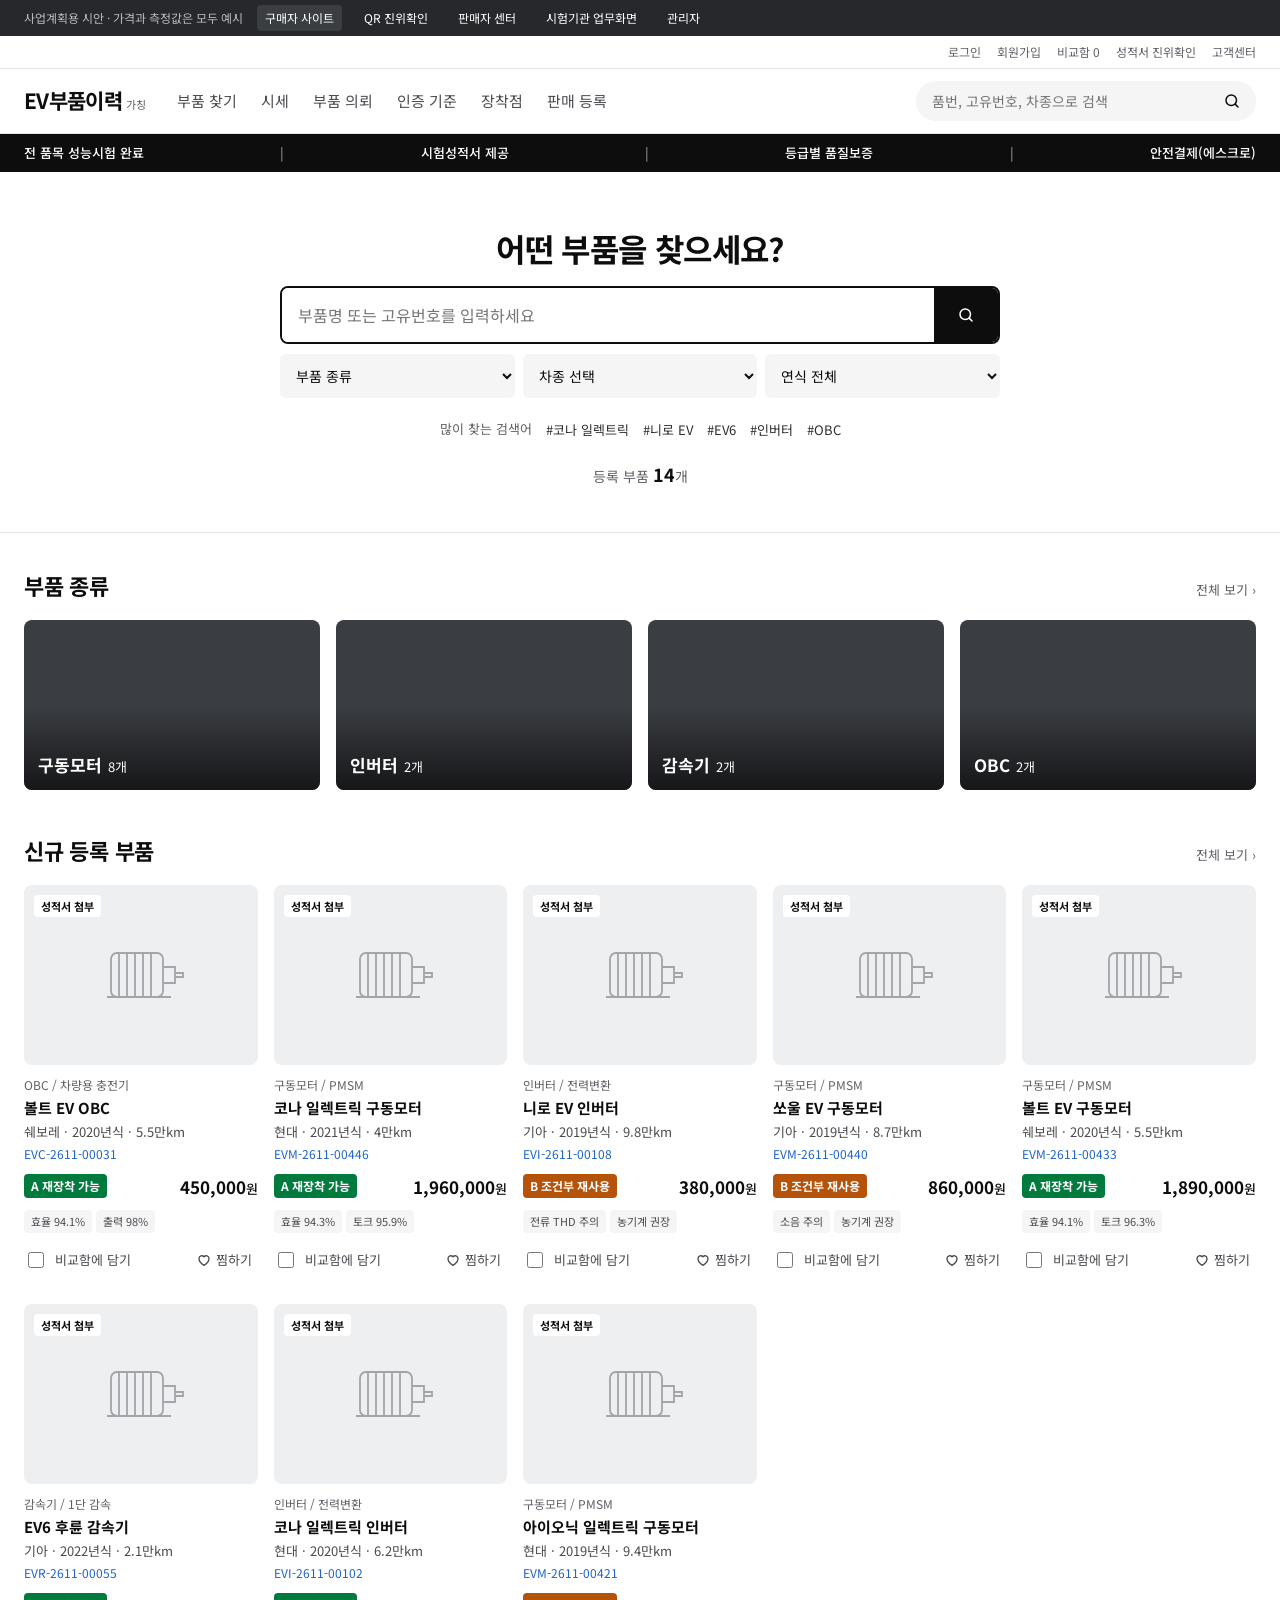
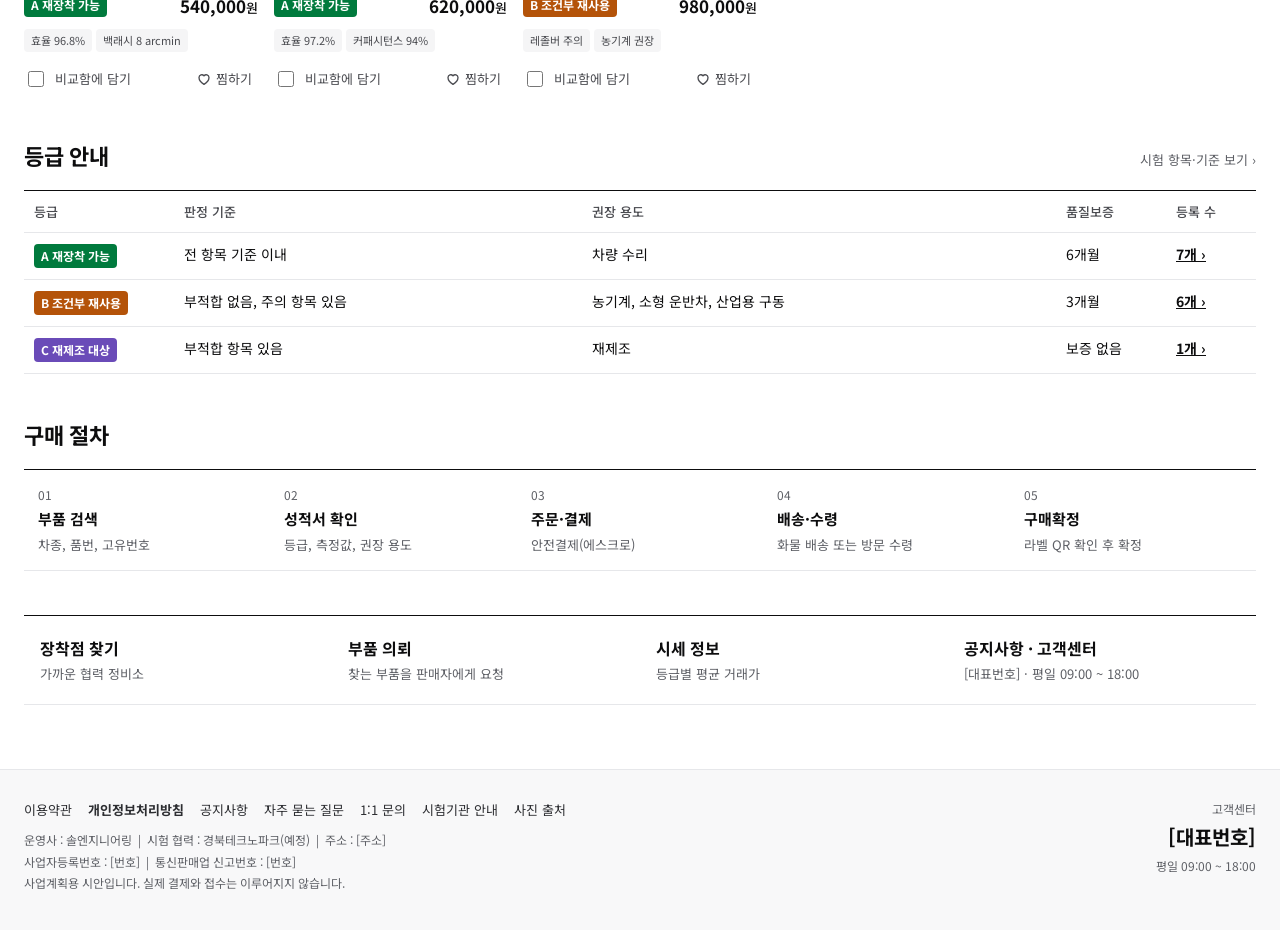
==== commit a329f3da: "EV parts demo: simpler layout, grouped part types, price info, part requests, dispatch, alerts, admi" ====
--- a/ev-parts/index.html
+++ b/ev-parts/index.html
@@ -11,7 +11,7 @@
 /* Layout: commerce site (list → detail → quote/order) plus a back-office screen and a formal report. Single light look. */
 :root {
   --ink: #0D0D0E; --ink-2: #2D2E32; --sub: #5E6066; --line: #E6E7EA; --soft: #F5F5F6; --photo: #EEEFF1;
-  --blue: #1E64C8; --ok: #007A3D; --warn: #B45309; --bad: #B42318; --gc: #5B5D63;
+  --blue: #1E64C8; --ok: #007A3D; --warn: #B45309; --bad: #B42318; --gc: #6A4BB8;
   --navy: #1E3A5F; --bar: #26282C;
   --brand: #00874E; --brand-dark: #006B3E; --brand-soft: #EAF4EE;
   --sans: 'Noto Sans KR', system-ui, -apple-system, 'Apple SD Gothic Neo', sans-serif;
@@ -62,7 +62,7 @@
 .crumb { display: flex; flex-wrap: wrap; gap: 8px; font-size: 13px; color: var(--sub); padding-block: 16px 14px; border-bottom: 1px solid var(--line); }
 .crumb a { color: var(--sub); text-decoration: none; }
 .crumb b { color: var(--ink); font-weight: 500; }
-.tbl-scroll { overflow-x: auto; }
+.tbl-scroll { overflow-x: auto; position: relative; }
 .tbl { width: 100%; border-collapse: collapse; border-top: 1px solid var(--ink); }
 .tbl th, .tbl td { padding: 11px 10px; border-bottom: 1px solid var(--line); text-align: left; vertical-align: top; }
 .tbl thead th { font-weight: 500; color: #4A4B50; font-size: 13px; }
@@ -341,10 +341,7 @@
 
 /* GPARTS-style header, banner, bands */
 .site-header .hd-top { display: flex; flex-wrap: wrap; align-items: center; gap: 12px 22px; min-height: 92px; padding-block: 14px; }
-.logo { display: inline-flex; align-items: center; gap: 10px; }
 .logo-mark { width: 40px; height: 40px; border-radius: 10px; background: var(--brand); color: #FFFFFF; font-weight: 700; font-size: 15px; display: inline-flex; align-items: center; justify-content: center; }
-.logo > span:last-child { display: flex; flex-direction: column; line-height: 1.15; }
-.logo small { font-size: 11px; font-weight: 400; color: var(--sub); margin: 3px 0 0; }
 .hsearch { flex: 1 1 420px; min-width: 0; max-width: 620px; display: flex; flex-direction: column; border: 2px solid var(--brand); border-radius: 6px; overflow: hidden; }
 .hsel { display: grid; grid-template-columns: repeat(3, minmax(0, 1fr)); border-bottom: 1px solid #CFE3D6; }
 .hsel select { height: 38px; border: none; border-right: 1px solid #DDE7E0; padding: 0 10px; background: #FFFFFF; font-size: 13px; min-width: 0; }
@@ -454,6 +451,36 @@
 }
 @media (prefers-reduced-motion: reduce) { .slide { transition: none; } }
 
+/* grouped part types, alerts, charts */
+.tgroup { border-top: 1px solid var(--line); }
+.tgroup summary { display: flex; align-items: center; gap: 8px; padding: 10px 0 6px; cursor: pointer; font-size: 13px; font-weight: 700; color: var(--sub); list-style: none; }
+.tgroup summary::-webkit-details-marker { display: none; }
+.tgroup summary > span:first-child { flex: 1; }
+.tgroup summary::after { content: "−"; width: 14px; text-align: center; }
+.tgroup:not([open]) summary::after { content: "+"; }
+.tgroup summary .cnt { font-weight: 400; }
+.tgroup .tbtn, .tgroup .frow { padding-left: 10px; }
+.alerts { list-style: none; margin: 0; padding: 0; border-top: 1px solid var(--ink); }
+.alerts li a { display: flex; justify-content: space-between; gap: 12px; padding: 14px 10px; border-bottom: 1px solid var(--line); text-decoration: none; color: var(--ink-2); }
+.alerts li.new a { color: var(--ink); font-weight: 500; background: #F7FAF8; }
+.alerts small { color: var(--sub); flex-shrink: 0; }
+.alerts .dot { display: inline-block; width: 7px; height: 7px; border-radius: 50%; background: var(--bad); margin-right: 8px; vertical-align: middle; }
+.badge-n { display: inline-block; min-width: 16px; padding: 0 5px; border-radius: 8px; background: var(--bad); color: #FFFFFF !important; font-size: 11px; line-height: 16px; text-align: center; font-weight: 700; }
+.chart-wrap { overflow-x: auto; }
+.chart { display: block; width: 100%; min-width: 520px; height: auto; }
+.page .chart { max-width: 860px; }
+.legend { display: flex; flex-wrap: wrap; gap: 6px 16px; font-size: 13px; color: var(--ink-2); }
+.legend i { display: inline-block; width: 12px; height: 12px; border-radius: 3px; margin-right: 6px; vertical-align: -1px; }
+.tview summary { cursor: pointer; font-size: 13px; color: var(--sub); padding: 4px 0; }
+.tview .tbl { margin-top: 6px; }
+.pcards { display: grid; grid-template-columns: repeat(auto-fit, minmax(200px, 1fr)); gap: 12px; }
+.pcard { border: 1px solid var(--line); border-radius: 10px; padding: 16px 18px; display: flex; flex-direction: column; gap: 6px; }
+.pcard b { font-size: 24px; }
+.pcard b small { font-size: 14px; font-weight: 500; }
+.dash-grid .chart { min-width: 340px; }
+.dash-grid { display: grid; grid-template-columns: repeat(auto-fit, minmax(min(100%, 380px), 1fr)); gap: 16px; }
+.tip { position: fixed; z-index: 60; background: #26282C; color: #FFFFFF; font-size: 12px; padding: 6px 9px; border-radius: 6px; pointer-events: none; max-width: 300px; line-height: 1.5; }
+
 /* footer */
 .site-footer { background: #F8F8F9; border-top: 1px solid var(--line); }
 .site-footer .wrap { display: flex; flex-wrap: wrap; justify-content: space-between; gap: 16px; padding-block: 28px 36px; font-size: 12px; line-height: 1.8; color: var(--sub); }
@@ -529,10 +556,12 @@
     <a href="#verify" data-demo="verify">QR 진위확인</a>
     <a href="#seller" data-demo="seller">판매자 센터</a>
     <a href="#lab" data-demo="lab">시험기관 업무화면</a>
+    <a href="#admin" data-demo="admin">관리자</a>
   </div>
 </div>
 <div id="app"></div>
 <div class="toast" id="toast" role="status" aria-live="polite" hidden></div>
+<div class="tip" id="tip" hidden></div>
 
 <script>
 (function () {
@@ -552,7 +581,7 @@
   var GRADE = {
     A: { label: '재장착 가능', color: '#007A3D', use: ['차량 수리'], warranty: '6개월' },
     B: { label: '조건부 재사용', color: '#B45309', use: ['농기계', '소형 운반차', '산업용 구동'], warranty: '3개월' },
-    C: { label: '재제조 대상', color: '#5B5D63', use: ['재제조'], warranty: '보증 없음' }
+    C: { label: '재제조 대상', color: '#6A4BB8', use: ['재제조'], warranty: '보증 없음' }
   };
   var REF = { nl: 4.3, eff: 95.2, tq: 270 };
   var INS = { key: 'ins', name: '절연저항 (DC 1,000 V)', short: '절연저항', unit: 'MΩ', type: 'min', limit: 100 };
@@ -578,6 +607,8 @@
       { key: 'rip', name: '출력 전압 리플', short: '리플', unit: '%', type: 'max', limit: 5 },
       { key: 'temp', name: '온도 상승', short: '온도 상승', unit: 'K', type: 'max', limit: 55 }] }
   };
+  Object.keys(TYPES).forEach(function (k) { TYPES[k].items = TYPES[k].items.map(function (it) { return Object.assign({}, it); }); });
+  ITEMS = TYPES.motor.items;
   var IMG = [
     ['Nissan Leaf ZE1 powertrain 01.jpg', 'TTTNIS', 'CC0'],
     ['Nissan Leaf ZE1 powertrain 02.jpg', 'TTTNIS', 'CC0'],
@@ -676,9 +707,19 @@
   }
   function live() { return PARTS.filter(function (p) { return !p.sold; }); }
   function typeCount(t) { return live().filter(function (p) { return p.type === t; }).length; }
+  var CATS = [
+    { name: '구동계', types: ['motor', 'reducer'], soon: [] },
+    { name: '전력변환', types: ['inverter', 'obc'], soon: ['LDC (저전압 변환기)'] },
+    { name: '열관리', types: [], soon: ['전동 컴프레서', '히트펌프 모듈'] }
+  ];
   function typeRows() {
+    var tb = function (k) { return '<button type="button" class="tbtn' + (state.type === k ? ' on' : '') + '" data-type="' + k + '"><span>' + TYPES[k].name + '</span><span class="cnt">' + typeCount(k) + '</span></button>'; };
     return '<button type="button" class="tbtn' + (!state.type ? ' on' : '') + '" data-type=""><span>전체</span><span class="cnt">' + live().length + '</span></button>' +
-      Object.keys(TYPES).map(function (k) { return '<button type="button" class="tbtn' + (state.type === k ? ' on' : '') + '" data-type="' + k + '"><span>' + TYPES[k].name + '</span><span class="cnt">' + typeCount(k) + '</span></button>'; }).join('');
+      CATS.map(function (c) {
+        var n = c.types.reduce(function (a, k) { return a + typeCount(k); }, 0), open = c.types.length && (!state.type || c.types.indexOf(state.type) >= 0);
+        return '<details class="tgroup"' + (open ? ' open' : '') + '><summary><span>' + c.name + '</span><span class="cnt">' + (c.types.length ? n : '준비 중') + '</span></summary>' + c.types.map(tb).join('') +
+          c.soon.map(function (x) { return '<div class="frow off"><span>' + x + '</span><span class="cnt">준비 중</span></div>'; }).join('') + '</details>';
+      }).join('');
   }
   function fitBox(p) {
     var f = fitInfo(p);
@@ -730,35 +771,24 @@
     doc: '<path d="M14 3H7a2 2 0 0 0-2 2v14a2 2 0 0 0 2 2h10a2 2 0 0 0 2-2V8z"></path><path d="M14 3v5h5"></path><path d="M9 13h6M9 17h4"></path>',
     chat: '<path d="M21 12a8 8 0 0 1-11.6 7.1L4 20l1-4.6A8 8 0 1 1 21 12z"></path>'
   };
-  function catMenu() {
-    return '<div class="cat"><button type="button" class="cat-btn" data-catmenu aria-expanded="' + !!state.catOpen + '" aria-controls="catPanel">' + ico(IC.menu, 20) + '전체 부품</button>' +
-      '<div class="cat-panel" id="catPanel"' + (state.catOpen ? '' : ' hidden') + '>' + Object.keys(TYPES).map(function (k) {
-        return '<div class="cat-col"><a href="#list" data-typeonly="' + k + '"><b>' + TYPES[k].name + '</b> <span class="num">' + typeCount(k) + '</span></a><small>' + TYPES[k].cat.split(' / ')[1] + '</small>' +
-          ['A', 'B', 'C'].map(function (g) { return '<a href="#list" data-typegrade="' + k + '|' + g + '">' + g + '등급 · ' + GRADE[g].label + '</a>'; }).join('') + '</div>';
-      }).join('') + '</div></div>';
-  }
   function header(active) {
-    var nav = [['list', '부품 찾기'], ['standard', '인증 기준'], ['verify', '성적서 진위확인'], ['shops', '장착점 찾기'], ['labs', '시험기관 안내'], ['sell', '판매 등록']];
-    var typeOpts = '<option value="">부품 종류</option>' + Object.keys(TYPES).map(function (k) { return '<option value="' + k + '"' + (state.type === k ? ' selected' : '') + '>' + TYPES[k].name + '</option>'; }).join('');
-    return '<header class="site-header"><div class="wrap hd-top">' +
-      '<a class="logo" href="#home"><span class="logo-mark" aria-hidden="true">EV</span><span>EV부품이력<small>사용후 핵심부품 거래</small></span></a>' +
-      '<form class="hsearch" id="topSearch" role="search"><div class="hsel"><label class="sr" for="tType">부품 종류</label><select id="tType">' + typeOpts + '</select><label class="sr" for="tCar">차종</label><select id="tCar">' + carOptions(state.car ? state.maker + '|' + state.car : '') + '</select><label class="sr" for="tYear">연식</label><select id="tYear">' + yearOptions(state.year) + '</select></div>' +
-        '<div class="hq"><label class="sr" for="q">검색어</label><input id="q" type="search" placeholder="부품명, 고유번호, 차종을 입력하세요" value="' + esc(state.q) + '"><button type="submit" aria-label="검색">' + ICON_SEARCH + '</button></div></form>' +
-      '<nav class="hicons" aria-label="회원 메뉴">' + util() + '</nav>' +
-      '<a class="hcount" href="#list" data-typeonly=""><small>등록 부품</small><b class="num">' + live().length + '</b></a>' +
-      '</div><div class="hd-nav"><div class="wrap">' + catMenu() + '<nav class="gnb" aria-label="주 메뉴">' + nav.map(function (n) { return '<a href="#' + n[0] + '"' + (n[0] === active ? ' class="on" aria-current="page"' : '') + '>' + n[1] + '</a>'; }).join('') + '</nav></div></div></header>' +
+    var nav = [['list', '부품 찾기'], ['price', '시세'], ['request', '부품 의뢰'], ['standard', '인증 기준'], ['shops', '장착점'], ['sell', '판매 등록']];
+    return '<header class="site-header"><div class="util-bar"><div class="wrap">' + util() + '</div></div><div class="wrap">' +
+      '<a class="logo" href="#home">EV부품이력<small>가칭</small></a>' +
+      '<nav class="gnb" aria-label="주 메뉴">' + nav.map(function (n) { return '<a href="#' + n[0] + '"' + (n[0] === active ? ' class="on" aria-current="page"' : '') + '>' + n[1] + '</a>'; }).join('') + '</nav>' +
+      '<form class="search" id="topSearch" role="search"><label class="sr" for="q">부품 검색</label><input id="q" type="search" placeholder="품번, 고유번호, 차종으로 검색" value="' + esc(state.q) + '"><button class="icon-btn" type="submit" aria-label="검색">' + ICON_SEARCH + '</button></form>' +
+      '</div></header>' +
       '<div class="benefit"><div class="wrap"><span>전 품목 성능시험 완료</span><i>|</i><span>시험성적서 제공</span><i>|</i><span>등급별 품질보증</span><i>|</i><span>안전결제(에스크로)</span></div></div>';
   }
   function footer() {
     return '<footer class="site-footer"><div class="wrap"><div>' +
-      '<div class="links"><a href="#" data-toast="약관 페이지는 준비 중입니다.">이용약관</a><a href="#" data-toast="개인정보처리방침은 준비 중입니다."><b>개인정보처리방침</b></a><a href="#sell">판매자 안내</a><a href="#faq">자주 묻는 질문</a><a href="#credits">사진 출처</a></div>' +
+      '<div class="links"><a href="#" data-toast="약관 페이지는 준비 중입니다.">이용약관</a><a href="#" data-toast="개인정보처리방침은 준비 중입니다."><b>개인정보처리방침</b></a><a href="#notice">공지사항</a><a href="#faq">자주 묻는 질문</a><a href="#qna">1:1 문의</a><a href="#labs">시험기관 안내</a><a href="#credits">사진 출처</a></div>' +
       '<div>운영사 : 솔엔지니어링 &nbsp;|&nbsp; 시험 협력 : 경북테크노파크(예정) &nbsp;|&nbsp; 주소 : [주소]</div>' +
       '<div>사업자등록번호 : [번호] &nbsp;|&nbsp; 통신판매업 신고번호 : [번호]</div>' +
       '<div>사업계획용 시안입니다. 실제 결제와 접수는 이루어지지 않습니다.</div></div>' +
-      '<div class="cs">고객센터<b>[대표번호]</b>평일 09:00 ~ 18:00</div></div>' +
-      '<div class="ft-bottom"><div class="wrap">구매안전(에스크로) 서비스 적용 예정 (안) &nbsp;·&nbsp; 이 사이트의 가격, 측정값, 업체 정보는 모두 예시입니다. &nbsp;·&nbsp; © 솔엔지니어링</div></div></footer>';
-  }
-  function shop(active, body) { return header(active) + '<main>' + body + '</main>' + footer() + quickbar(); }
+      '<div class="cs">고객센터<b>[대표번호]</b>평일 09:00 ~ 18:00</div></div></footer>';
+  }
+  function shop(active, body) { return header(active) + '<main>' + body + '</main>' + footer(); }
   function quickbar() {
     var rs = state.recent.map(function (id) { return byId[id]; }).filter(Boolean).slice(0, 3);
     return '<aside class="quick" aria-label="최근 본 상품"><b>최근 본 상품</b><span class="num">' + rs.length + '</span>' +
@@ -772,9 +802,10 @@
     buyer: { key: 'buyer', role: 'buyer', id: 'buyer', name: '박OO', org: '다온농기계', label: '구매자', phone: '010-2345-6789' },
     seller: { key: 'seller', role: 'seller', id: 'seller', name: '최OO', org: '가나재제조', label: '판매자', phone: '010-3456-7890' },
     lab: { key: 'lab', role: 'lab', id: 'lab', name: '김OO', org: '경북테크노파크', label: '시험원' },
-    tm: { key: 'tm', role: 'tm', id: 'tm', name: '이OO', org: '경북테크노파크', label: '기술책임자' }
+    tm: { key: 'tm', role: 'tm', id: 'tm', name: '이OO', org: '경북테크노파크', label: '기술책임자' },
+    admin: { key: 'admin', role: 'admin', id: 'admin', name: '운영자', org: '솔엔지니어링', label: '관리자' }
   };
-  var ROLE_HOME = { buyer: 'my', seller: 'seller', lab: 'lab', tm: 'lab-approve' };
+  var ROLE_HOME = { buyer: 'my', seller: 'seller', lab: 'lab', tm: 'lab-approve', admin: 'admin' };
   function loadUser() { try { var k = localStorage.getItem('evp-user'); return k && ACCOUNTS[k] ? ACCOUNTS[k] : null; } catch (e) { return null; } }
   function saveUser(k) { try { if (k) localStorage.setItem('evp-user', k); else localStorage.removeItem('evp-user'); } catch (e) {} }
 
@@ -937,7 +968,7 @@
         '<div class="badges"><span>' + p.maker + ' / ' + p.car + '</span><span>' + p.year + '</span><span style="background:' + GRADE[p.grade].color + '">' + p.grade + '등급</span></div>' +
         '<div style="display:flex;flex-direction:column;gap:4px"><h1>' + TYPES[p.type].full + '</h1><span style="font-size:15px;color:var(--blue)">OEM 품번 [품번] · 주행 ' + p.km + '만km</span></div>' +
         '<div class="pricebox"><b class="num">' + won(p.price) + '</b><span style="font-size:18px;font-weight:500">원</span>' +
-          '<div style="font-size:13px;color:var(--sub);margin-top:4px">' + p.grade + '등급 ' + TYPES[p.type].name + ' 평균 ' + won(avgPrice(p.grade, p.type)) + '원 · 보증 ' + GRADE[p.grade].warranty + ' (안) · 수령 후 7일 내 반품</div></div>' +
+          '<div style="font-size:13px;color:var(--sub);margin-top:4px">' + p.grade + '등급 ' + TYPES[p.type].name + ' 평균 ' + won(avgPrice(p.grade, p.type)) + '원 · 보증 ' + GRADE[p.grade].warranty + ' (안) · 수령 후 7일 내 반품 · <a href="#price" data-pricetype="' + p.type + '">시세 보기</a></div></div>' +
         fitBox(p) +
         '<section class="cert"><div class="cert-h"><h2>시험 인증 요약</h2><span>경북테크노파크 · ' + p.testDate + ' 시험</span></div>' +
           '<div class="cert-g"><div><small>종합 등급</small><b style="color:' + GRADE[p.grade].color + '">' + p.grade + '</b><em>' + GRADE[p.grade].label + '</em></div>' +
@@ -1077,7 +1108,7 @@
       '<table class="t" style="width:100%;margin-top:6px;border-top:2px solid #222222"><thead><tr><th style="width:7%">번호</th><th>시험항목</th><th style="width:10%">단위</th><th style="width:28%">기준</th><th style="width:12%">결과</th><th style="width:10%">판정</th></tr></thead><tbody>' +
         p.ev.rows.map(function (r, i) { return '<tr><td style="text-align:center">' + (i + 1) + '</td><td>' + r.it.name + '</td><td style="text-align:center">' + r.it.unit + '</td><td>' + crit(r.it).replace(' ' + r.it.unit, '') + '</td><td class="num" style="text-align:right">' + fmt(r.value) + '</td><td style="text-align:center;' + (r.verdict !== '적합' ? 'font-weight:700;color:' + vColor(r.verdict) : '') + '">' + r.verdict + '</td></tr>'; }).join('') +
         '<tr><th colspan="2" style="font-weight:700">종합판정</th><td colspan="4" style="line-height:1.6"><b>' + p.grade + '등급 (' + GRADE[p.grade].label + ')</b> — ' + p.ev.rows.length + '개 항목 중 적합 ' + p.ev.count['적합'] + '개' + (p.ev.issues.length ? ', ' + issueText(p) : '') + '. 권장 용도: ' + p.use.join(', ') + '.</td></tr></tbody></table>' +
-      '<div style="margin-top:8px;font-size:11px;line-height:1.7;color:#444444"><div>※ 등급 판정은 플랫폼 등급기준 v0.1(초안)에 따름.</div><div>※ 원본 측정 데이터: dyno_log_' + p.id + '.csv (SHA-256 a3f9…e42b)</div></div>' +
+      '<div style="margin-top:8px;font-size:11px;line-height:1.7;color:#444444"><div>※ 등급 판정은 플랫폼 등급기준 ' + CRIT_VER + '(초안)에 따름.</div><div>※ 원본 측정 데이터: dyno_log_' + p.id + '.csv (SHA-256 a3f9…e42b)</div></div>' +
       '<div style="display:flex;justify-content:space-between;align-items:flex-end;margin-top:18px"><table class="t"><tbody><tr><th style="padding:6px 14px">확 인</th><th style="width:110px">작 성 자</th><th style="width:110px">기술책임자</th></tr><tr><td style="text-align:center;font-size:11px;color:#555555">성 명</td><td style="text-align:center;height:40px">김 O O <span style="color:#555555;font-size:11px">(서명)</span></td><td style="text-align:center">이 O O <span style="color:#555555;font-size:11px">(서명)</span></td></tr></tbody></table>' +
         '<a href="#verify-' + p.id + '" style="display:flex;flex-direction:column;align-items:center;gap:3px;text-decoration:none" aria-label="이 성적서 진위확인">' + qr(Number(p.id.slice(-5))) + '<span style="font-size:10px;color:#555555">진위확인</span></a></div>' +
       '<div style="text-align:center;margin-top:22px;display:flex;flex-direction:column;gap:10px;align-items:center"><span style="font-size:13px;letter-spacing:.1em">2026 년 ' + p.d[3].replace('.', ' 월 ') + ' 일</span><div style="display:flex;align-items:center;gap:14px"><span style="font-family:var(--serif);font-size:20px;font-weight:700;letter-spacing:.15em">[시험기관명] 원장</span><div style="width:46px;height:46px;border:2px solid #B5473A;border-radius:50%;color:#B5473A;display:flex;align-items:center;justify-content:center;font-size:11px;font-weight:700">직인</div></div></div>' +
@@ -1173,24 +1204,26 @@
   function viewHome() {
     var recent = live().sort(function (a, b) { return b.d[3].localeCompare(a.d[3]); }).slice(0, 8);
     var tileImg = { motor: 0, inverter: 6, reducer: 7, obc: 9 };
+    var top4 = Object.keys(TYPES).sort(function (a, b) { return typeCount(b) - typeCount(a); }).slice(0, 4);
     var gdesc = { A: '전 항목 기준 이내', B: '부적합 없음, 주의 항목 있음', C: '부적합 항목 있음' };
     var gc = { A: 0, B: 0, C: 0 }; live().forEach(function (p) { gc[p.grade]++; });
-    var html = banner() + '<div class="wrap">' +
-      '<section class="sec"><div class="sec-h"><h2>부품 종류</h2><a href="#list" data-typeonly="">전체 보기 ›</a></div><div class="tiles">' + Object.keys(TYPES).map(function (k) {
+    var html = '<section class="hero"><div class="wrap"><h1>어떤 부품을 찾으세요?</h1>' +
+      '<form id="heroForm" style="width:100%;display:flex;flex-direction:column;align-items:center;gap:10px">' +
+        '<div class="hero-search"><label class="sr" for="hQ">검색어</label><input id="hQ" type="search" placeholder="부품명 또는 고유번호를 입력하세요"><button type="submit" aria-label="검색">' + ICON_SEARCH + '</button></div>' +
+        '<div class="hero-form"><label class="sr" for="hType">부품 종류</label><select id="hType"><option value="">부품 종류</option>' + Object.keys(TYPES).map(function (k) { return '<option value="' + k + '">' + TYPES[k].name + '</option>'; }).join('') + '</select>' +
+          '<label class="sr" for="hCar">차종</label><select id="hCar">' + carOptions('') + '</select><label class="sr" for="hYear">연식</label><select id="hYear">' + yearOptions('') + '</select></div></form>' +
+      '<div class="hot"><span>많이 찾는 검색어</span>' + ['코나 일렉트릭', '니로 EV', 'EV6', '인버터', 'OBC'].map(function (q) { return '<button type="button" data-q="' + q + '">#' + q + '</button>'; }).join('') + '</div>' +
+      '<p class="total">등록 부품 <b class="num">' + live().length + '</b>개</p></div></section><div class="wrap">' +
+      '<section class="sec"><div class="sec-h"><h2>부품 종류</h2><a href="#list" data-typeonly="">전체 보기 ›</a></div><div class="tiles">' + top4.map(function (k) {
         return '<a class="tile" href="#list" data-typeonly="' + k + '">' + photo(tileImg[k], 480, TYPES[k].name) + '<span>' + TYPES[k].name + '<small>' + typeCount(k) + '개</small></span></a>';
       }).join('') + '</div></section>' +
       '<section class="sec"><div class="sec-h"><h2>신규 등록 부품</h2><a href="#list" data-typeonly="">전체 보기 ›</a></div><div class="grid">' + recent.map(card).join('') + '</div></section>' +
       '<section class="sec"><div class="sec-h"><h2>등급 안내</h2><a href="#standard">시험 항목·기준 보기 ›</a></div><div class="tbl-scroll"><table class="tbl" style="min-width:640px"><thead><tr><th style="width:150px">등급</th><th>판정 기준</th><th>권장 용도</th><th style="width:110px">품질보증</th><th style="width:90px">등록 수</th></tr></thead><tbody>' +
         ['A', 'B', 'C'].map(function (g) { return '<tr><td>' + gBadge(g, true) + '</td><td>' + gdesc[g] + '</td><td>' + GRADE[g].use.join(', ') + '</td><td>' + GRADE[g].warranty + '</td><td><a href="#list" data-gradeonly="' + g + '" style="font-weight:700">' + gc[g] + '개 ›</a></td></tr>'; }).join('') +
-        '</tbody></table></div></section></div>' +
-      '<section class="shopband"><div class="wrap"><span class="pin">' + ico(IC.pin, 34) + '</span><h2>부품은 구했는데, 장착은 어디서 하지?</h2><p>고전압 작업이 가능한 협력 정비소를 지역별로 찾아 드립니다.</p>' + shopForm('brand') + '</div></section>' +
-      '<section class="infoband" aria-label="고객 안내"><div class="wrap">' +
-        '<div class="ibox"><h3>공지사항 <a href="#notice">더보기 ›</a></h3><ul>' + NOTICES.slice(0, 3).map(function (n, i) { return '<li><a href="#notice" data-notice="' + i + '">[' + n[0] + '] ' + n[1] + '</a></li>'; }).join('') + '</ul></div>' +
-        '<div class="ibox"><h3>부품이력 조회</h3><p>부품 라벨의 고유번호로 시험 이력과 성적서를 확인합니다.</p><form class="vmini" id="homeVerify" role="search"><label class="sr" for="hv">고유번호</label><input id="hv" placeholder="예: EVM-2611-00417"><button class="btn sm dark" type="submit">조회</button></form></div>' +
-        '<div class="ibox"><h3>고객센터</h3><b class="tel">[대표번호]</b><p>평일 09:00 ~ 18:00<br>주말·공휴일 휴무</p></div>' +
-        '<div class="ibox"><h3>FAQ</h3><span class="iic">' + ico(IC.doc, 28) + '</span><p>등급, 보증, 반품처럼 자주 묻는 내용을 모았습니다.</p><a class="more" href="#faq">바로가기 ›</a></div>' +
-        '<div class="ibox"><h3>1:1 문의</h3><span class="iic">' + ico(IC.chat, 28) + '</span><p>장착 호환이나 대량 구매는 1:1 문의를 이용해 주세요.</p><a class="more" href="#qna">문의하기 ›</a></div>' +
-      '</div></section>';
+        '</tbody></table></div></section>' +
+      '<section class="sec"><div class="sec-h"><h2>구매 절차</h2></div><ol class="steps">' +
+        [['부품 검색', '차종, 품번, 고유번호'], ['성적서 확인', '등급, 측정값, 권장 용도'], ['주문·결제', '안전결제(에스크로)'], ['배송·수령', '화물 배송 또는 방문 수령'], ['구매확정', '라벨 QR 확인 후 확정']].map(function (x, i) { return '<li><span class="n">0' + (i + 1) + '</span><b>' + x[0] + '</b><small>' + x[1] + '</small></li>'; }).join('') + '</ol></section>' +
+      '<section class="sec"><div class="svc"><a href="#shops"><b>장착점 찾기</b><span>가까운 협력 정비소</span></a><a href="#request"><b>부품 의뢰</b><span>찾는 부품을 판매자에게 요청</span></a><a href="#price"><b>시세 정보</b><span>등급별 평균 거래가</span></a><a href="#notice"><b>공지사항 · 고객센터</b><span>[대표번호] · 평일 09:00 ~ 18:00</span></a></div></section></div>';
     return shop('home', html);
   }
   function viewShops() {
@@ -1257,16 +1290,12 @@
   /* ---------- login / join ---------- */
   function isBuyer() { return !!state.user && state.user.role === 'buyer'; }
   function util() {
-    var u = state.user, items = [];
-    if (!u) items.push(['#login', IC.user, '로그인', 'data-next'], ['#join', IC.join, '회원가입']);
-    else {
-      var hm = { buyer: ['my', '마이페이지'], seller: ['seller', '판매자 센터'], lab: ['lab', '업무시스템'], tm: ['lab', '업무시스템'] }[u.role];
-      items.push(['#' + hm[0], IC.user, hm[1], 'title="' + esc(u.org + ' ' + u.name) + '님"'], [null, IC.out, '로그아웃', 'data-logout']);
-    }
-    items.push(['#compare', IC.cmp, '비교함 ' + state.compare.length], ['#faq', IC.cs, '고객센터']);
-    return items.map(function (it) {
-      return it[0] ? '<a href="' + it[0] + '"' + (it[3] ? ' ' + it[3] : '') + '>' + ico(it[1]) + '<span>' + it[2] + '</span></a>' : '<button type="button" ' + it[3] + '>' + ico(it[1]) + '<span>' + it[2] + '</span></button>';
-    }).join('');
+    var u = state.user, n = unread(), parts;
+    if (u) {
+      var hm = { buyer: ['my', '마이페이지'], seller: ['seller', '판매자 센터'], lab: ['lab', '업무시스템'], tm: ['lab', '업무시스템'], admin: ['admin', '관리자 화면'] }[u.role];
+      parts = ['<span><b>' + esc(u.org) + ' ' + esc(u.name) + '</b>님</span>', '<a href="#' + hm[0] + '">' + hm[1] + '</a>', '<a href="#alerts">알림' + (n ? ' <b class="badge-n">' + n + '</b>' : '') + '</a>', '<button type="button" class="linkbtn" data-logout>로그아웃</button>'];
+    } else parts = ['<a href="#login" data-next>로그인</a>', '<a href="#join">회원가입</a>'];
+    return parts.concat(['<a href="#compare">비교함 ' + state.compare.length + '</a>', '<a href="#verify">성적서 진위확인</a>', '<a href="#faq">고객센터</a>']).join('');
   }
   function login(acc) {
     state.user = acc; saveUser(acc.key || null);
@@ -1276,7 +1305,7 @@
   }
   function logout() {
     state.user = null; saveUser(null); toast('로그아웃했습니다.');
-    if (/^#(my|seller|lab)(-|$)/.test(location.hash)) location.hash = 'home'; else rerender();
+    if (/^#(my|seller|lab|admin)(-|$)/.test(location.hash)) location.hash = 'home'; else rerender();
   }
   function toggleWish(id) {
     if (!state.user) { state.next = location.hash.slice(1); toast('찜하기는 로그인 후 이용할 수 있습니다.'); location.hash = 'login'; return; }
@@ -1315,7 +1344,7 @@
   function viewLogin() {
     if (state.user) {
       var u = state.user;
-      return shop('', '<div class="wrap"><div class="gatebox"><h1>이미 로그인되어 있습니다</h1><p>' + esc(u.org) + ' ' + esc(u.name) + '(' + u.label + ') 계정입니다.</p><div style="display:flex;gap:8px;flex-wrap:wrap"><a class="btn dark" href="#' + ROLE_HOME[u.role] + '">' + { buyer: '마이페이지', seller: '판매자 센터', lab: '업무시스템', tm: '업무시스템' }[u.role] + '로 가기</a><button class="btn" type="button" data-logout>로그아웃</button></div></div></div>');
+      return shop('', '<div class="wrap"><div class="gatebox"><h1>이미 로그인되어 있습니다</h1><p>' + esc(u.org) + ' ' + esc(u.name) + '(' + u.label + ') 계정입니다.</p><div style="display:flex;gap:8px;flex-wrap:wrap"><a class="btn dark" href="#' + ROLE_HOME[u.role] + '">' + { buyer: '마이페이지', seller: '판매자 센터', lab: '업무시스템', tm: '업무시스템', admin: '관리자 화면' }[u.role] + '로 가기</a><button class="btn" type="button" data-logout>로그아웃</button></div></div></div>');
     }
     var html = '<div class="wrap"><div class="auth">' +
       '<form class="auth-form" id="loginForm" novalidate><h1>로그인</h1>' +
@@ -1324,8 +1353,8 @@
         '<label style="display:flex;gap:8px;align-items:center;font-size:13px"><input type="checkbox" id="saveId" style="width:16px;height:16px;accent-color:var(--ink)"> 아이디 저장</label>' +
         '<button class="btn dark" type="submit" style="height:52px">로그인</button>' +
         '<div class="auth-links"><a href="#join">회원가입</a><a href="#" data-toast="아이디 찾기는 준비 중입니다.">아이디 찾기</a><a href="#" data-toast="비밀번호 찾기는 준비 중입니다.">비밀번호 찾기</a></div>' +
-        '<p style="margin:0;font-size:12px;color:var(--sub)">시안이라 비밀번호를 확인하거나 저장하지 않습니다. 아이디에 buyer, seller, lab, tm을 넣으면 해당 역할로, 그 밖의 아이디는 구매자로 들어갑니다.</p>' +
-      '</form>' + demoAccounts(['buyer', 'seller', 'lab', 'tm']) + '</div></div>';
+        '<p style="margin:0;font-size:12px;color:var(--sub)">시안이라 비밀번호를 확인하거나 저장하지 않습니다. 아이디에 buyer, seller, lab, tm, admin을 넣으면 해당 역할로, 그 밖의 아이디는 구매자로 들어갑니다.</p>' +
+      '</form>' + demoAccounts(['buyer', 'seller', 'lab', 'tm', 'admin']) + '</div></div>';
     return shop('', html);
   }
   function viewJoin() {
@@ -1374,12 +1403,17 @@
     var g = gate(['buyer'], '마이페이지는 구매자 계정으로 이용할 수 있습니다.'); if (g) return g;
     var u = state.user;
     var os = ORDERS.filter(function (o) { return o.buyer === u.id; }), qs = QUOTES.filter(function (q) { return q.buyer === u.id; });
-    var nav = [['my', '주문 내역', os.length], ['my-quotes', '견적 문의', qs.length], ['my-wish', '찜한 부품', state.wish.length], ['my-reports', '성적서 보관함', os.length], ['my-car', '내 차량'], ['my-info', '회원 정보']];
+    var myReqs = REQUESTS.filter(function (r) { return r.buyer === u.id; });
+    var nav = [['my', '주문 내역', os.length], ['my-quotes', '견적 문의', qs.length], ['my-requests', '부품 의뢰', myReqs.length], ['my-wish', '찜한 부품', state.wish.length], ['my-reports', '성적서 보관함', os.length], ['my-car', '내 차량'], ['my-info', '회원 정보']];
     var active = 'my' + (sub ? '-' + sub : '');
     var head = '<div class="acct-head"><div><span>' + esc(u.org) + '</span><h1>' + esc(u.name) + '님</h1></div><div class="stat-row">' +
       stat('진행 중 주문', os.filter(function (o) { return o.st !== '구매확정'; }).length) + stat('회신 대기 견적', qs.filter(function (q) { return q.st === '접수'; }).length) + stat('찜한 부품', state.wish.length) + '</div></div>';
     var body;
-    if (sub === 'quotes') {
+    if (sub === 'requests') {
+      body = '<div style="display:flex;flex-wrap:wrap;justify-content:space-between;align-items:center;gap:8px"><h2 class="h-sec">부품 의뢰</h2><a class="btn sm dark" href="#request">새 의뢰 등록</a></div>' + (myReqs.length ? myReqs.map(function (r) {
+        return '<div class="qcard"><div class="top"><b>' + reqTitle(r) + '</b>' + (r.offers.length ? pill('제안 ' + r.offers.length + '건', 'green') : pill('제안 대기')) + '</div><div style="font-size:13px;color:var(--sub)">' + r.no + ' · ' + r.date + ' · ' + GRADE_REQ[r.grade] + ' · ' + r.qty + '개' + (r.budget ? ' · ' + esc(r.budget) : '') + '</div>' + offerList(r) + '</div>';
+      }).join('') : '<div class="empty">등록한 의뢰가 없습니다.</div>');
+    } else if (sub === 'quotes') {
       body = '<h2 class="h-sec">견적 문의</h2>' + (qs.length ? qs.map(function (q) {
         var p = byId[q.id];
         return '<div class="qcard"><div class="top"><div>' + plink(q.id) + '</div><div>' + (q.st === '회신 완료' ? pill('회신 완료', 'green') : pill('판매자 확인 중')) + '</div></div>' +
@@ -1419,16 +1453,29 @@
       .concat(PARTS.map(function (p) { return { st: p.sold ? 'sold' : 'selling', id: p.id, name: pname(p) + ' · ' + p.maker + ' ' + p.year, grade: p.grade, price: p.price, date: '2026.' + p.d[3], part: true }; }));
   }
   function settleRows() {
-    return ORDERS.map(function (o) { var p = byId[o.id]; return { no: o.no, part: pname(p) + ' · ' + o.id, date: o.date, price: o.price, st: o.st === '구매확정' ? '정산 예정' : '구매확정 대기' }; }).concat(SETTLE);
+    return ORDERS.map(function (o) { var p = byId[o.id]; return { no: o.no, part: pname(p) + ' · ' + o.id, date: o.date, price: o.price, st: o.settled ? '정산 완료' : o.st === '구매확정' ? '정산 예정' : '구매확정 대기' }; }).concat(SETTLE);
   }
   function viewSeller(sub) {
     var g = gate(['seller'], '판매자 센터는 판매자 계정으로 이용할 수 있습니다.'); if (g) return g;
     var u = state.user, rows = sellerRows(), wait = QUOTES.filter(function (q) { return q.st === '접수'; }).length;
     var due = settleRows().filter(function (r) { return r.st === '정산 예정'; }).reduce(function (a, r) { return a + r.price - Math.round(r.price * 0.05); }, 0);
-    var nav = [['seller', '부품 현황', rows.length], ['seller-quotes', '견적 문의', wait ? wait + '건 대기' : null], ['seller-settle', '정산 내역'], ['sell', '시험·판매 신청']];
+    var openReq = REQUESTS.filter(function (r) { return !r.offers.some(function (o) { return o.seller === u.org; }); }).length;
+    var nav = [['seller', '부품 현황', rows.length], ['seller-quotes', '견적 문의', wait ? wait + '건 대기' : null], ['seller-requests', '부품 의뢰', openReq ? openReq + '건' : null], ['seller-dispatch', '인력 파견 요청'], ['seller-settle', '정산 내역'], ['sell', '시험·판매 신청']];
     var head = '<div class="acct-head"><div><span>판매자</span><h1>' + esc(u.org) + '</h1></div><div class="stat-row">' + stat('판매 중', rows.filter(function (r) { return r.st === 'selling'; }).length) + stat('회신 대기 견적', wait) + stat('정산 예정액', won(due) + '원') + '</div></div>';
     var body;
-    if (sub === 'quotes') {
+    if (sub === 'requests') {
+      body = '<h2 class="h-sec">부품 의뢰</h2><p style="margin:-8px 0 0;color:var(--sub);font-size:14px">구매자가 찾는 부품입니다. 보유 부품이나 입고 예정 부품을 제안하세요.</p>' + REQUESTS.map(function (r) {
+        var mine = r.offers.filter(function (o) { return o.seller === u.org; })[0], cands = live().filter(function (p) { return p.type === r.type; });
+        return '<div class="qcard"><div class="top"><b>' + reqTitle(r) + '</b>' + (mine ? pill('제안함', 'green') : pill('제안 대기', 'orange')) + '</div><div style="font-size:13px;color:var(--sub)">' + r.no + ' · ' + r.date + ' · ' + esc(r.who) + ' · ' + GRADE_REQ[r.grade] + ' · ' + r.qty + '개' + (r.budget ? ' · 예산 ' + esc(r.budget) : '') + (r.memo ? ' · ' + esc(r.memo) : '') + '</div>' +
+          (mine ? '<div class="ans"><b>보낸 제안</b> · ' + (mine.price ? '개당 ' + won(mine.price) + '원 · ' : '') + esc(mine.msg) + '</div>' :
+            '<form class="reply" data-offer="' + r.no + '" novalidate><label class="sr" for="op-' + r.no + '">제안 부품</label><select id="op-' + r.no + '" style="height:36px;flex:1 1 220px;min-width:0"><option value="">보유 부품 없음 (입고 예정)</option>' + cands.map(function (p) { return '<option value="' + p.id + '">' + pname(p) + ' · ' + p.grade + '등급 · ' + won(p.price) + '원</option>'; }).join('') + '</select><label class="sr" for="oa-' + r.no + '">개당 제안가</label><input type="number" id="oa-' + r.no + '" placeholder="개당 제안가 (원)" style="flex:0 1 160px"><label class="sr" for="om-' + r.no + '">메시지</label><input type="text" id="om-' + r.no + '" placeholder="수량, 출고일 등" style="flex:1 1 200px"><button class="btn sm dark" type="submit">제안 보내기</button></form>') + '</div>';
+      }).join('');
+    } else if (sub === 'dispatch') {
+      var mineD = DISPATCH.filter(function (d) { return d.org === u.org; });
+      body = '<h2 class="h-sec">인력 파견 요청</h2><p style="margin:-8px 0 0;color:var(--sub);font-size:14px">시험기관 인력이 현장에 와서 부품을 검수하거나 출장 시험, 장착을 지원합니다.</p>' +
+        '<form class="panel" id="dpForm" novalidate style="display:flex;flex-direction:column;gap:12px"><div class="fgrid"><div class="field"><label for="dpType">요청 유형</label><select id="dpType">' + DTYPES.map(function (t) { return '<option>' + t + '</option>'; }).join('') + '</select></div><div class="field"><label for="dpDate">희망일</label><input id="dpDate" type="date" value="2026-11-20"></div>' + fieldInput('dpPlace', '장소', '예: 경북 경주시 외동읍', true) + fieldInput('dpTarget', '대상 부품·수량', '예: 구동모터 3개', true) + '</div><div class="field"><label for="dpMemo">요청사항</label><input id="dpMemo" placeholder="예: 지게차 있음, 오전 방문 희망"></div><div><button class="btn dark" type="submit">파견 요청</button></div></form>' +
+        '<div class="tbl-scroll"><table class="tbl" style="min-width:640px"><thead><tr><th>요청번호</th><th>유형</th><th>희망일</th><th>대상</th><th>상태</th><th>담당 · 결과</th></tr></thead><tbody>' + (mineD.length ? mineD.map(function (d) { return '<tr><td class="num">' + d.no + '</td><td>' + d.type + '</td><td>' + d.date + '</td><td>' + esc(d.target) + '</td><td>' + dpill(d.st) + '</td><td>' + (d.staff ? d.staff + ' 시험원' : '-') + (d.report ? '<br><span style="font-size:12px;color:var(--sub)">' + esc(d.report) + '</span>' : '') + '</td></tr>'; }).join('') : '<tr><td colspan="6" style="color:var(--sub)">요청 내역이 없습니다.</td></tr>') + '</tbody></table></div>';
+    } else if (sub === 'quotes') {
       body = '<h2 class="h-sec">견적 문의</h2>' + QUOTES.map(function (q) {
         return '<div class="qcard"><div class="top"><div>' + plink(q.id) + '</div><div>' + (q.st === '회신 완료' ? pill('회신 완료', 'green') : pill('회신 대기', 'orange')) + '</div></div>' +
           '<div style="font-size:13px;color:var(--sub)">' + q.no + ' · ' + q.date + ' · <b style="color:var(--ink)">' + esc(q.company) + ' ' + esc(q.name) + '</b> · 수량 ' + q.qty + '개 · ' + q.use + '</div>' +
@@ -1458,10 +1505,10 @@
   var RST = { received: ['입고 · 시험 대기', ''], testing: ['시험 중', 'blue'], review: ['검토 대기', 'orange'], issued: ['발행 완료', 'green'] };
   function rpill(st) { return pill(RST[st][0], RST[st][1]); }
   function rname(r) { return TYPES[r.type].full + ' · ' + r.maker + ' ' + r.car + ' ' + r.year; }
-  function boLayout(active, title, crumb, body) {
+  function boLayout(active, title, crumb, body, navX, sysX) {
     var u = state.user, wait = RECEIPTS.filter(function (r) { return r.st === 'review'; }).length;
-    var nav = [['시험관리'], ['lab', '시험 접수 현황'], ['lab-input', '시험결과 입력'], ['lab-approve', '결재 대기' + (wait ? ' (' + wait + ')' : '')], ['성적서관리'], ['lab-issued', '발행 내역'], ['lab-fix', '정정·재발행'], ['기준정보'], ['standard', '시험항목·기준'], ['lab-equip', '장비·교정 정보']];
-    return '<div class="bo"><header class="bo-top"><div class="in"><b>EV부품이력 <span>| 시험기관 업무시스템</span></b><div style="display:flex;gap:14px;align-items:center;font-size:13px;flex-wrap:wrap"><span style="color:#FFFFFF">' + esc(u.org) + ' ' + esc(u.name) + ' ' + u.label + '</span><a href="#home">구매자 사이트</a><button type="button" class="bo-out" data-logout>로그아웃</button></div></div></header>' +
+    var nav = navX || [['시험관리'], ['lab', '시험 접수 현황'], ['lab-input', '시험결과 입력'], ['lab-approve', '결재 대기' + (wait ? ' (' + wait + ')' : '')], ['lab-dispatch', '인력 파견'], ['성적서관리'], ['lab-issued', '발행 내역'], ['lab-fix', '정정·재발행'], ['기준정보'], ['standard', '시험항목·기준'], ['lab-equip', '장비·교정 정보']];
+    return '<div class="bo"><header class="bo-top"><div class="in"><b>EV부품이력 <span>| ' + (sysX || '시험기관 업무시스템') + '</span></b><div style="display:flex;gap:14px;align-items:center;font-size:13px;flex-wrap:wrap"><span style="color:#FFFFFF">' + esc(u.org) + ' ' + esc(u.name) + ' ' + u.label + '</span><a href="#alerts">알림' + (unread() ? ' ' + unread() : '') + '</a><a href="#home">구매자 사이트</a><button type="button" class="bo-out" data-logout>로그아웃</button></div></div></header>' +
       '<div class="bo-body"><nav class="bo-nav" aria-label="업무 메뉴">' + nav.map(function (n) { return n.length === 1 ? '<div class="g">' + n[0] + '</div>' : '<a href="#' + n[0] + '"' + (n[0] === active ? ' class="on" aria-current="page"' : '') + '>' + n[1] + '</a>'; }).join('') + '</nav>' +
       '<main class="bo-main"><div class="bo-title"><h1>' + title + '</h1><span>' + crumb + '</span></div>' + body + '</main></div></div>';
   }
@@ -1472,6 +1519,7 @@
     if (sub === 'issued') return labIssued();
     if (sub === 'fix') return labFix(arg);
     if (sub === 'equip') return labEquip();
+    if (sub === 'dispatch') return labDispatch();
     return labReceipts();
   }
   function labReceipts() {
@@ -1526,7 +1574,7 @@
       (lock ? '<div class="bo-panel" style="background:#FFF8EC;border-color:#E9C58E">기술책임자 검토 중이라 수정할 수 없습니다. <a class="bo-link" href="#lab-approve">결재 대기함 보기</a></div>' : '') +
       '<section><h2>■ 접수 정보</h2><div class="tbl-scroll"><table ' + T + '><tbody><tr><th style="width:14%">접수번호</th><td style="width:36%">' + r.no + '</td><th style="width:14%">부품 고유번호</th><td>' + r.pid + ' <span style="font-size:12px;color:var(--navy)">[라벨 스캔 확인]</span></td></tr><tr><th>시료명</th><td>' + rname(r) + '</td><th>의뢰자</th><td>가나재제조</td></tr><tr><th>접수일</th><td>' + r.date + '</td><th>시험일</th><td><input type="text" id="labDate" value="2026-11-14" aria-label="시험일" style="width:130px"' + (lock ? ' disabled' : '') + '></td></tr></tbody></table></div></section>' +
       '<section><h2>■ 시험 조건</h2><div class="tbl-scroll"><table ' + T + ' style="min-width:720px"><tbody>' + condHtml(r, lock) + '</tbody></table></div></section>' +
-      '<section><div style="display:flex;flex-wrap:wrap;justify-content:space-between;gap:8px;align-items:baseline"><h2>■ 측정 결과</h2><span style="font-size:12px;color:#555555">※ 값을 넣으면 판정과 등급이 바로 계산됩니다. (등급기준 v0.1)</span></div>' + measureTable(r, lock) + '</section>' +
+      '<section><div style="display:flex;flex-wrap:wrap;justify-content:space-between;gap:8px;align-items:baseline"><h2>■ 측정 결과</h2><span style="font-size:12px;color:#555555">※ 값을 넣으면 판정과 등급이 바로 계산됩니다. (등급기준 ' + CRIT_VER + ')</span></div>' + measureTable(r, lock) + '</section>' +
       '<div style="display:flex;flex-wrap:wrap;gap:20px;align-items:flex-start"><section style="flex:3 1 420px;min-width:0"><h2>■ 원본 데이터 첨부</h2><div class="tbl-scroll"><table ' + T + ' style="font-size:13px"><thead><tr><th>파일명</th><th style="width:70px">크기</th><th style="width:150px">해시(SHA-256)</th></tr></thead><tbody>' +
         (r.files.length ? r.files.map(function (f) { return '<tr><td>' + esc(f[0]) + '</td><td>' + f[1] + '</td><td>' + f[2] + '</td></tr>'; }).join('') : '<tr><td colspan="3" style="color:#555555">첨부한 파일이 없습니다.</td></tr>') + '</tbody></table></div>' +
         (lock ? '' : '<label class="bo-btn" for="fileAdd" style="display:inline-flex;align-items:center;margin-top:8px;height:32px;font-size:13px">파일 추가</label><input type="file" id="fileAdd" data-r="' + r.no + '" class="sr">') + '</section>' +
@@ -1540,6 +1588,7 @@
     var r = rcpt(no);
     if (evaluate(r.v, TYPES[r.type].items).count['미입력']) { toast('측정값을 모두 입력해야 검토를 요청할 수 있습니다.'); return; }
     r.st = 'review'; r.reqDate = '2026-11-14'; r.writer = state.user.name; r.rejectNote = '';
+    notify('tm', r.no + ' 결재 요청 (' + rname(r) + ')', 'lab-approve');
     toast('이OO 기술책임자에게 검토를 요청했습니다.'); location.hash = 'lab-approve';
   }
   function labApprove() {
@@ -1558,12 +1607,14 @@
     var r = rcpt(no), rd = r.date.slice(5).replace('-', '.');
     var p = P(r.pid, r.maker, r.car, r.year, r.km, r.price, Object.assign({}, r.v), [r.recv, rd, '11.14', '11.14'], r.imgs, r.type);
     p.rc = r.no; prep(p); PARTS.push(p); byId[p.id] = p; r.st = 'issued';
+    notify('seller', '성적서 ' + p.report + ' 발행, ' + pname(p) + '(' + p.grade + '등급)가 판매 목록에 올라갔습니다.', 'seller');
+    notify('lab', r.no + ' 승인 완료 · 성적서 ' + p.report + ' 발행', 'lab-issued');
     rerender(); toast('승인했습니다. 성적서 ' + p.report + '를 발행하고 판매 목록에 올렸습니다.');
   }
   function reject(no) {
     var r = rcpt(no), reason = document.getElementById('rej-' + no).value.trim();
     if (!reason) { toast('반려 사유를 입력해 주세요.'); return; }
-    r.st = 'testing'; r.rejectNote = reason; rerender(); toast('반려했습니다. 시험원에게 사유가 전달됩니다.');
+    r.st = 'testing'; r.rejectNote = reason; notify('lab', r.no + ' 반려: ' + reason, 'lab-input-' + r.no); rerender(); toast('반려했습니다. 시험원에게 사유가 전달됩니다.');
   }
   function labIssued() {
     var list = PARTS.slice().sort(function (a, b) { return b.d[3].localeCompare(a.d[3]); });
@@ -1590,17 +1641,270 @@
     return boLayout('lab-equip', '장비·교정 정보', '기준정보 &gt; 장비·교정 정보', body);
   }
 
+  /* ---------- notifications ---------- */
+  var NOTIFS = [
+    { to: 'buyer', text: '가나재제조가 견적 Q-2026-111201에 회신했습니다.', link: 'my-quotes', date: '11.12', read: false },
+    { to: 'buyer', text: '주문 OD-2026-110801 배송이 완료되었습니다. 라벨 QR을 확인한 뒤 구매확정해 주세요.', link: 'my', date: '11.13', read: false },
+    { to: 'buyer', text: '부품 의뢰 RQ-1113-01에 판매자 제안이 도착했습니다.', link: 'my-requests', date: '11.13', read: true },
+    { to: 'seller', text: '새 견적 문의 Q-2026-111302 (한결모빌리티, 코나 일렉트릭 인버터 2개)', link: 'seller-quotes', date: '11.13', read: false },
+    { to: 'seller', text: '새 부품 의뢰 RQ-1112-02 (아이오닉 일렉트릭 OBC 5개)', link: 'seller-requests', date: '11.12', read: false },
+    { to: 'lab', text: 'RC-2026-1113-0115 니로 EV 인버터가 입고되었습니다.', link: 'lab', date: '11.13', read: false },
+    { to: 'lab', text: '인력 파견 요청 DP-1112-01 (현장 회수·검수, 가나재제조)', link: 'lab-dispatch', date: '11.12', read: false },
+    { to: 'tm', text: 'RC-2026-1112-0061 감속기 결재 요청이 있습니다.', link: 'lab-approve', date: '11.13', read: false },
+    { to: 'admin', text: '회원 가입 승인 대기 2건', link: 'admin-members', date: '11.13', read: false }
+  ];
+  function notify(to, text, link) { NOTIFS.unshift({ to: to, text: text, link: link, date: TODAY.slice(5), read: false }); }
+  function myNotifs() { return state.user ? NOTIFS.filter(function (n) { return n.to === state.user.id; }) : []; }
+  function unread() { return myNotifs().filter(function (n) { return !n.read; }).length; }
+  function viewAlerts() {
+    var g = gate(['buyer', 'seller', 'lab', 'tm', 'admin'], '알림은 로그인한 뒤 볼 수 있습니다.'); if (g) return g;
+    var ns = myNotifs();
+    return shop('', '<div class="wrap"><div class="page"><div><h1>알림</h1><p class="lead">견적 회신, 주문 상태, 성적서 발행처럼 내 거래와 관련된 소식입니다.</p></div>' +
+      (ns.length ? '<ul class="alerts">' + ns.map(function (n) { return '<li class="' + (n.read ? '' : 'new') + '"><a href="#' + n.link + '"><span>' + (n.read ? '' : '<b class="dot" aria-label="새 알림"></b>') + esc(n.text) + '</span><small>' + n.date + '</small></a></li>'; }).join('') + '</ul>' : '<div class="empty">새 알림이 없습니다.</div>') + '</div></div>');
+  }
+
+  /* ---------- part requests ---------- */
+  var REQUESTS = [
+    { no: 'RQ-1113-01', type: 'motor', car: '기아|니로 EV', year: '2021', grade: 'A', qty: 2, budget: '개당 220만원 이하', memo: '전동 운반차 개조용', who: '다온농기계', buyer: 'buyer', date: '2026.11.13',
+      offers: [{ seller: '가나재제조', part: 'EVM-2610-00388', price: 2150000, msg: 'A등급 1개 바로 출고 가능합니다. 1개는 12월 입고 예정입니다.' }] },
+    { no: 'RQ-1112-02', type: 'obc', car: '현대|아이오닉 일렉트릭', year: '2019', grade: 'B', qty: 5, budget: '협의', memo: '', who: '한결모빌리티', buyer: 'other', date: '2026.11.12', offers: [] }
+  ];
+  var GRADE_REQ = { A: 'A등급만', B: 'B등급 이상', C: '등급 무관' };
+  function mask(s) { return s ? s.charAt(0) + '○○' + (s.length > 3 ? s.slice(-2) : '') : ''; }
+  function reqTitle(r) { var c = r.car.split('|'); return c[1] + ' ' + TYPES[r.type].name + (r.year ? ' (' + r.year + ')' : ''); }
+  function viewRequest() {
+    var u = state.user, form;
+    if (!u) form = '<div class="note">부품 의뢰는 구매자 계정으로 로그인한 뒤 등록할 수 있습니다. <a href="#login" data-next><b>로그인</b></a></div>';
+    else if (u.role !== 'buyer') form = '<div class="note">부품 의뢰는 구매자 계정에서 등록할 수 있습니다. 판매자는 <a href="#seller-requests"><b>판매자 센터 › 부품 의뢰</b></a>에서 제안할 수 있습니다.</div>';
+    else form = (state.reqDone ? '<div class="note" style="background:#E2F3E9"><b>' + state.reqDone + '</b> 의뢰를 등록했습니다. 판매자 제안이 오면 알림으로 알려 드립니다.</div>' : '') +
+      '<form class="panel" id="reqForm" novalidate style="display:flex;flex-direction:column;gap:14px"><div class="fgrid">' +
+        '<div class="field"><label for="rType">부품 종류 <span class="req">*</span></label><select id="rType">' + Object.keys(TYPES).map(function (k) { return '<option value="' + k + '">' + TYPES[k].name + '</option>'; }).join('') + '</select></div>' +
+        '<div class="field"><label for="rCar">차종 <span class="req">*</span></label><select id="rCar">' + carOptions('') + '</select></div>' +
+        '<div class="field"><label for="rYear">연식</label><select id="rYear">' + yearOptions('') + '</select></div>' +
+        '<div class="field"><label for="rGrade">희망 등급</label><select id="rGrade"><option value="A">A등급만</option><option value="B" selected>B등급 이상</option><option value="C">등급 무관</option></select></div>' +
+        '<div class="field"><label for="rQty">수량</label><input id="rQty" type="number" min="1" value="1"></div>' +
+        fieldInput('rBudget', '예산', '예: 개당 100만원 이하', false) + '</div>' +
+        '<div class="field"><label for="rMemo">용도·요청사항</label><textarea id="rMemo" placeholder="예: 농기계 개조용, 품번 일치 필요"></textarea></div>' +
+        '<div><button class="btn dark" type="submit" style="min-width:180px">의뢰 등록</button></div></form>';
+    var list = '<div class="tbl-scroll"><table class="tbl" style="min-width:680px"><thead><tr><th>의뢰번호</th><th>찾는 부품</th><th>희망 등급</th><th>수량</th><th>의뢰처</th><th>등록일</th><th>상태</th></tr></thead><tbody>' + REQUESTS.map(function (r) {
+      return '<tr><td class="num">' + r.no + '</td><td>' + reqTitle(r) + '</td><td>' + GRADE_REQ[r.grade] + '</td><td>' + r.qty + '개</td><td>' + esc(mask(r.who)) + '</td><td>' + r.date + '</td><td>' + (r.offers.length ? pill('제안 ' + r.offers.length + '건', 'green') : pill('제안 대기')) + '</td></tr>';
+    }).join('') + '</tbody></table></div>';
+    return shop('request', '<div class="wrap"><div class="page" style="max-width:none"><div><h1>부품 의뢰</h1><p class="lead">찾는 부품이 목록에 없으면 의뢰를 남겨 주세요. 보유하고 있거나 입고 예정인 판매자가 제안을 보냅니다.</p></div>' + form +
+      '<section style="display:flex;flex-direction:column;gap:12px"><h2 class="h-sec">최근 의뢰</h2>' + list + '</section></div></div>');
+  }
+  function offerList(r) {
+    return r.offers.length ? r.offers.map(function (o) {
+      var p = byId[o.part];
+      return '<div class="ans"><b>' + esc(o.seller) + ' 제안</b> · ' + (o.price ? '개당 ' + won(o.price) + '원 · ' : '') + esc(o.msg) + (p ? '<div style="margin-top:8px;display:flex;gap:6px;flex-wrap:wrap"><a class="btn sm" href="#part-' + p.id + '">' + pname(p) + ' 보기</a>' + (p.sold ? '' : '<a class="btn sm dark" href="#quote-' + p.id + '">견적 문의</a>') + '</div>' : '') + '</div>';
+    }).join('') : '<div class="ans" style="color:var(--sub)">아직 제안이 없습니다.</div>';
+  }
+
+  /* ---------- dispatch ---------- */
+  var STAFF = ['김OO', '박OO', '정OO'];
+  var DTYPES = ['현장 회수·검수', '출장 시험', '장착 지원'];
+  var DISPATCH = [
+    { no: 'DP-1112-01', type: '현장 회수·검수', org: '가나재제조', place: '경북 경주시 외동읍 (가나재제조 보관장)', date: '2026-11-18', target: '구동모터 4개', memo: '보관 중인 부품 상태를 보고 입고 여부를 정합니다.', st: '요청', staff: '', report: '' },
+    { no: 'DP-1110-02', type: '장착 지원', org: 'OO전기차정비 포항점', place: '경북 포항시 남구', date: '2026-11-15', target: 'EVM-2610-00296 장착', memo: '', st: '배정 완료', staff: '박OO', report: '' },
+    { no: 'DP-1105-03', type: '출장 시험', org: '가나재제조', place: '경북 경주시 외동읍', date: '2026-11-06', target: '감속기 2개', memo: '', st: '완료', staff: '김OO', report: '현장에서 누유와 소음을 확인했고 2개 모두 입고하기로 했습니다.' }
+  ];
+  function dpill(st) { return pill(st, st === '요청' ? 'orange' : st === '배정 완료' ? 'blue' : 'green'); }
+  function labDispatch() {
+    var cnt = function (st) { return DISPATCH.filter(function (d) { return d.st === st; }).length; };
+    var rows = DISPATCH.map(function (d) {
+      var work;
+      if (d.st === '요청') work = '<div style="display:flex;gap:4px;flex-wrap:wrap"><label class="sr" for="ds-' + d.no + '">담당자</label><select id="ds-' + d.no + '">' + STAFF.map(function (s) { return '<option>' + s + '</option>'; }).join('') + '</select><label class="sr" for="dd-' + d.no + '">파견일</label><input type="text" id="dd-' + d.no + '" value="' + d.date + '" style="width:110px"><button type="button" class="bo-btn sm navy" data-assign="' + d.no + '">배정</button></div>';
+      else if (d.st === '배정 완료') work = '<div style="display:flex;gap:4px;flex-wrap:wrap;align-items:center"><span>' + d.staff + ' · ' + d.date + '</span><label class="sr" for="dr-' + d.no + '">결과</label><input type="text" id="dr-' + d.no + '" placeholder="결과 보고" style="flex:1 1 140px"><button type="button" class="bo-btn sm" data-dpdone="' + d.no + '">완료</button></div>';
+      else work = d.staff + ' · ' + esc(d.report);
+      return '<tr><td>' + d.no + '</td><td>' + d.type + '</td><td>' + esc(d.org) + '<br><span style="font-size:12px;color:#555555">' + esc(d.place) + '</span></td><td>' + esc(d.target) + (d.memo ? '<br><span style="font-size:12px;color:#555555">' + esc(d.memo) + '</span>' : '') + '</td><td>' + d.date + '</td><td>' + dpill(d.st) + '</td><td>' + work + '</td></tr>';
+    }).join('');
+    var board = '<div class="tbl-scroll"><table class="bo-tbl" style="font-size:13px;min-width:520px"><thead><tr><th style="width:110px">담당자</th><th>배정된 파견</th></tr></thead><tbody>' + STAFF.map(function (s) {
+      var mine = DISPATCH.filter(function (d) { return d.staff === s && d.st === '배정 완료'; });
+      return '<tr><td>' + s + '</td><td>' + (mine.length ? mine.map(function (d) { return d.date + ' ' + d.type + ' (' + esc(d.org) + ')'; }).join('<br>') : '<span style="color:#555555">없음</span>') + '</td></tr>';
+    }).join('') + '</tbody></table></div>';
+    var body = '<div class="bo-stats"><div><small>요청</small><b class="num">' + cnt('요청') + '</b></div><div><small>배정 완료</small><b class="num">' + cnt('배정 완료') + '</b></div><div><small>완료</small><b class="num">' + cnt('완료') + '</b></div><div><small>파견 가능 인력</small><b class="num">' + STAFF.length + '</b></div></div>' +
+      '<section><h2>■ 파견 요청</h2><div class="tbl-scroll"><table class="bo-tbl" style="min-width:980px;font-size:13px"><thead><tr><th>요청번호</th><th>유형</th><th>요청처 · 장소</th><th>대상</th><th>희망일</th><th>상태</th><th style="width:300px">배정 · 결과</th></tr></thead><tbody>' + rows + '</tbody></table></div></section>' +
+      '<section><h2>■ 담당자별 일정</h2>' + board + '</section>' +
+      '<div class="bo-panel">파견 유형은 현장 회수·검수, 출장 시험, 장착 지원으로 잡았습니다. 실제 파견 대상과 방식은 경북테크노파크와 협의해 정합니다. (안)</div>';
+    return boLayout('lab-dispatch', '인력 파견', '시험관리 &gt; 인력 파견', body);
+  }
+
+  /* ---------- charts ---------- */
+  var CH = { A: '#0F7B4D', B: '#E0702B', C: '#7C5BC9', one: '#2A78D6', grid: '#E6E7EA', axis: '#5E6066', ink: '#2D2E32' };
+  function niceStep(x) { if (x <= 0) return 1; var p = Math.pow(10, Math.floor(Math.log10(x))), n = x / p; return (n <= 1 ? 1 : n <= 2 ? 2 : n <= 5 ? 5 : 10) * p; }
+  function legend(series) { return '<div class="legend">' + series.map(function (s) { return '<span><i style="background:' + s.color + '"></i>' + s.name + '</span>'; }).join('') + '</div>'; }
+  function lineChart(labels, series, fmtY, aria) {
+    var W = 680, H = 280, L = 58, R = 64, T = 18, B = 34, max = 0;
+    series.forEach(function (s) { s.values.forEach(function (v) { if (v > max) max = v; }); });
+    var st = niceStep(max / 4), top = Math.ceil(max / st) * st;
+    var X = function (i) { return L + (W - L - R) * i / (labels.length - 1); }, Y = function (v) { return T + (H - T - B) * (1 - v / top); };
+    var g = '';
+    for (var v = 0; v <= top + 1e-9; v += st) g += '<line x1="' + L + '" x2="' + (W - R) + '" y1="' + Y(v).toFixed(1) + '" y2="' + Y(v).toFixed(1) + '" stroke="' + CH.grid + '" stroke-width="1"></line><text x="' + (L - 8) + '" y="' + (Y(v) + 4).toFixed(1) + '" text-anchor="end" font-size="11" fill="' + CH.axis + '">' + fmtY(v) + '</text>';
+    labels.forEach(function (l, i) { g += '<text x="' + X(i).toFixed(1) + '" y="' + (H - 12) + '" text-anchor="middle" font-size="11" fill="' + CH.axis + '">' + l + '</text>'; });
+    series.forEach(function (s) {
+      g += '<path d="' + s.values.map(function (v, i) { return (i ? 'L' : 'M') + X(i).toFixed(1) + ' ' + Y(v).toFixed(1); }).join(' ') + '" fill="none" stroke="' + s.color + '" stroke-width="2" stroke-linejoin="round" stroke-linecap="round"></path>';
+      s.values.forEach(function (v, i) { g += '<circle cx="' + X(i).toFixed(1) + '" cy="' + Y(v).toFixed(1) + '" r="4" fill="' + s.color + '" stroke="#FFFFFF" stroke-width="2"></circle>'; });
+      var lv = s.values[s.values.length - 1];
+      g += '<text x="' + (W - R + 10) + '" y="' + (Y(lv) + 4).toFixed(1) + '" font-size="12" font-weight="700" fill="' + CH.ink + '">' + s.name + '</text>';
+    });
+    labels.forEach(function (l, i) {
+      var tip = l + ' · ' + series.map(function (s) { return s.name + ' ' + fmtY(s.values[i], true); }).join(' / ');
+      var x0 = i === 0 ? L : (X(i - 1) + X(i)) / 2, x1 = i === labels.length - 1 ? W - R : (X(i) + X(i + 1)) / 2;
+      g += '<rect class="hit" x="' + x0.toFixed(1) + '" y="' + T + '" width="' + (x1 - x0).toFixed(1) + '" height="' + (H - T - B) + '" fill="transparent" data-tip="' + tip + '" data-cx="' + X(i).toFixed(1) + '"></rect>';
+    });
+    return '<svg class="chart" viewBox="0 0 ' + W + ' ' + H + '" role="img" aria-label="' + aria + '"><line class="xhair" x1="0" x2="0" y1="' + T + '" y2="' + (H - B) + '" stroke="' + CH.axis + '" stroke-width="1" stroke-dasharray="3 3" visibility="hidden"></line>' + g + '</svg>';
+  }
+  function barChart(rows, fmtV, aria) {
+    var W = 680, H = 230, L = 46, R = 12, T = 24, B = 34, max = 0;
+    rows.forEach(function (r) { if (r.value > max) max = r.value; });
+    var st = niceStep((max || 1) / 4), top = Math.ceil((max || 1) / st) * st;
+    var band = (W - L - R) / rows.length, bw = Math.min(56, band * 0.56), base = H - B;
+    var Y = function (v) { return T + (H - T - B) * (1 - v / top); };
+    var g = '';
+    for (var v = 0; v <= top + 1e-9; v += st) g += '<line x1="' + L + '" x2="' + (W - R) + '" y1="' + Y(v).toFixed(1) + '" y2="' + Y(v).toFixed(1) + '" stroke="' + CH.grid + '" stroke-width="1"></line><text x="' + (L - 8) + '" y="' + (Y(v) + 4).toFixed(1) + '" text-anchor="end" font-size="11" fill="' + CH.axis + '">' + fmtV(v) + '</text>';
+    rows.forEach(function (r, i) {
+      var x = L + band * i + (band - bw) / 2, y = Y(r.value), h = base - y, rr = Math.min(4, h, bw / 2);
+      if (h > 0) g += '<path d="M' + x.toFixed(1) + ' ' + base + ' V' + (y + rr).toFixed(1) + ' Q' + x.toFixed(1) + ' ' + y.toFixed(1) + ' ' + (x + rr).toFixed(1) + ' ' + y.toFixed(1) + ' H' + (x + bw - rr).toFixed(1) + ' Q' + (x + bw).toFixed(1) + ' ' + y.toFixed(1) + ' ' + (x + bw).toFixed(1) + ' ' + (y + rr).toFixed(1) + ' V' + base + ' Z" fill="' + r.color + '"></path>';
+      g += '<text x="' + (x + bw / 2).toFixed(1) + '" y="' + (y - 6).toFixed(1) + '" text-anchor="middle" font-size="11" font-weight="700" fill="' + CH.ink + '">' + fmtV(r.value) + '</text>';
+      g += '<text x="' + (x + bw / 2).toFixed(1) + '" y="' + (H - 12) + '" text-anchor="middle" font-size="11" fill="' + CH.axis + '">' + r.label + '</text>';
+      g += '<rect class="hit" x="' + (L + band * i).toFixed(1) + '" y="' + T + '" width="' + band.toFixed(1) + '" height="' + (H - T - B) + '" fill="transparent" data-tip="' + r.label + ' · ' + fmtV(r.value, true) + '"></rect>';
+    });
+    return '<svg class="chart" viewBox="0 0 ' + W + ' ' + H + '" role="img" aria-label="' + aria + '">' + g + '</svg>';
+  }
+  function tableView(head, rows) {
+    return '<details class="tview"><summary>표로 보기</summary><div class="tbl-scroll"><table class="tbl"><thead><tr>' + head.map(function (h) { return '<th>' + h + '</th>'; }).join('') + '</tr></thead><tbody>' + rows.map(function (r) { return '<tr>' + r.map(function (c) { return '<td class="num">' + c + '</td>'; }).join('') + '</tr>'; }).join('') + '</tbody></table></div></details>';
+  }
+  function man(v, full) { return full ? won(v) + '원' : Math.round(v / 10000) + '만'; }
+
+  /* ---------- price info ---------- */
+  var MONTHS = ['6월', '7월', '8월', '9월', '10월', '11월'];
+  var PBASE = { motor: [2300000, 1150000, 450000], inverter: [700000, 420000, 150000], reducer: [580000, 320000, 120000], obc: [500000, 250000, 100000] };
+  var PVOL = { motor: [3, 4, 4, 6, 7, 9], inverter: [1, 1, 2, 2, 3, 4], reducer: [1, 2, 2, 2, 3, 3], obc: [0, 1, 1, 2, 2, 3] };
+  var PTRADES = [
+    ['2026.11.11', 'motor', 'A', '코나 일렉트릭 구동모터', 2050000], ['2026.11.06', 'motor', 'B', '아이오닉 일렉트릭 구동모터', 990000],
+    ['2026.11.04', 'inverter', 'A', '니로 EV 인버터', 690000], ['2026.11.02', 'obc', 'B', '쏘울 EV OBC', 230000],
+    ['2026.10.30', 'motor', 'B', '니로 EV 구동모터', 1050000], ['2026.10.27', 'reducer', 'A', 'EV6 후륜 감속기', 560000],
+    ['2026.10.21', 'reducer', 'B', '코나 일렉트릭 감속기', 300000], ['2026.10.18', 'inverter', 'B', '코나 일렉트릭 인버터', 410000],
+    ['2026.10.11', 'obc', 'A', '볼트 EV OBC', 480000], ['2026.10.05', 'motor', 'C', '아이오닉 일렉트릭 구동모터', 430000]
+  ];
+  function priceSeries(t) {
+    return ['A', 'B', 'C'].map(function (g, gi) {
+      return { name: g + '등급', color: CH[g], values: MONTHS.map(function (m, i) { return Math.round(PBASE[t][gi] * (1 + 0.025 * Math.sin(i * 1.3 + gi) - 0.01 * i) / 10000) * 10000; }) };
+    });
+  }
+  function viewPrice() {
+    var t = state.priceType || 'motor', ss = priceSeries(t);
+    var cards = ss.map(function (s, i) {
+      var g = ['A', 'B', 'C'][i], now = s.values[5], prev = s.values[4], d = Math.round((now - prev) / prev * 1000) / 10;
+      return '<div class="pcard"><div style="display:flex;align-items:center;gap:8px">' + gBadge(g, true) + '</div><b class="num">' + won(now) + '<small>원</small></b><span style="font-size:13px;color:var(--sub)">11월 평균 · 전월 대비 <b style="color:var(--ink)">' + (d > 0 ? '+' : '') + d + '%</b></span></div>';
+    }).join('');
+    var trades = PTRADES.filter(function (r) { return r[1] === t; }).concat(ORDERS.filter(function (o) { return byId[o.id].type === t; }).map(function (o) { var p = byId[o.id]; return [o.date, t, p.grade, pname(p), o.price]; }))
+      .sort(function (a, b) { return b[0].localeCompare(a[0]); });
+    var html = '<div class="wrap"><div class="page" style="max-width:none"><div><h1>시세 정보</h1><p class="lead">이 플랫폼에서 거래된 가격을 부품 종류와 등급별로 모았습니다. 판매가를 정하거나 견적을 비교할 때 참고하세요.</p></div>' +
+      '<div class="chips" role="group" aria-label="부품 종류">' + Object.keys(TYPES).map(function (k) { return '<button type="button" class="chip' + (k === t ? ' on' : '') + '" data-pricetype="' + k + '" aria-pressed="' + (k === t) + '">' + TYPES[k].name + '</button>'; }).join('') + '</div>' +
+      '<div class="pcards">' + cards + '</div>' +
+      '<section class="panel" style="display:flex;flex-direction:column;gap:10px"><div style="display:flex;flex-wrap:wrap;justify-content:space-between;gap:8px;align-items:baseline"><h2 class="h-sec">' + TYPES[t].name + ' 등급별 평균 거래가</h2><span style="font-size:13px;color:var(--sub)">단위: 만원 · 2026년 6~11월</span></div>' + legend(ss) +
+        '<div class="chart-wrap">' + lineChart(MONTHS, ss, man, TYPES[t].name + ' 등급별 월평균 거래가 추이') + '</div>' +
+        tableView(['등급'].concat(MONTHS), ss.map(function (s) { return [s.name].concat(s.values.map(function (v) { return won(v); })); })) + '</section>' +
+      '<section style="display:flex;flex-direction:column;gap:12px"><div style="display:flex;flex-wrap:wrap;justify-content:space-between;gap:8px;align-items:baseline"><h2 class="h-sec">최근 거래</h2><span style="font-size:13px;color:var(--sub)">11월 거래 ' + PVOL[t][5] + '건</span></div>' +
+        (trades.length ? '<div class="tbl-scroll"><table class="tbl" style="min-width:520px"><thead><tr><th>거래일</th><th>부품</th><th>등급</th><th style="text-align:right">거래가</th></tr></thead><tbody>' + trades.slice(0, 8).map(function (r) { return '<tr><td>' + r[0] + '</td><td>' + r[3] + '</td><td>' + gBadge(r[2], false) + '</td><td class="num" style="text-align:right">' + won(r[4]) + '원</td></tr>'; }).join('') + '</tbody></table></div>' : '<div class="empty">최근 거래가 없습니다.</div>') + '</section>' +
+      '<div class="note">시세와 거래 내역은 예시 데이터입니다. 실제 서비스에서는 구매확정된 거래만 집계합니다.</div></div></div>';
+    return shop('price', html);
+  }
+
+  /* ---------- admin ---------- */
+  var CRIT_VER = 'v0.1';
+  var MEMBERS = [
+    { no: 'MB-1113-02', type: '시험기관', org: 'OO자동차부품시험원', name: '한OO', biz: '214-81-*****', date: '2026.11.13', st: '승인 대기' },
+    { no: 'MB-1112-01', type: '판매자', org: 'OO리사이클', name: '윤OO', biz: '506-86-*****', date: '2026.11.12', st: '승인 대기' },
+    { no: 'MB-1104-03', type: '판매자', org: '가나재제조', name: '최OO', biz: '505-81-*****', date: '2026.11.04', st: '승인' },
+    { no: 'MB-1101-04', type: '기업 구매자', org: '다온농기계', name: '박OO', biz: '-', date: '2026.11.01', st: '승인' }
+  ];
+  function adminLayout(active, title, body) {
+    var wait = MEMBERS.filter(function (m) { return m.st === '승인 대기'; }).length;
+    var nav = [['운영'], ['admin', '대시보드'], ['admin-members', '회원 승인' + (wait ? ' (' + wait + ')' : '')], ['admin-trades', '거래·정산'], ['기준·콘텐츠'], ['admin-criteria', '등급 기준 관리'], ['admin-notices', '공지 관리'], ['바로가기'], ['price', '시세 정보'], ['standard', '인증 기준(공개)']];
+    return boLayout(active, title, '관리자 &gt; ' + title, body, nav, '관리자');
+  }
+  function viewAdmin(sub) {
+    var g = gate(['admin'], '관리자 화면은 관리자 계정으로 이용할 수 있습니다.'); if (g) return g;
+    if (sub === 'members') return adminMembers();
+    if (sub === 'trades') return adminTrades();
+    if (sub === 'criteria') return adminCriteria();
+    if (sub === 'notices') return adminNotices();
+    return adminDash();
+  }
+  function days(a, b) { var p = function (s) { var x = s.split('.'); return new Date(2026, Number(x[0]) - 1, Number(x[1])); }; return Math.round((p(b) - p(a)) / 864e5); }
+  function adminDash() {
+    var sales = SETTLE.reduce(function (a, r) { return a + r.price; }, 0) + ORDERS.reduce(function (a, o) { return a + o.price; }, 0);
+    var avgDays = Math.round(PARTS.reduce(function (a, p) { return a + days(p.d[1], p.d[3]); }, 0) / PARTS.length * 10) / 10;
+    var monthCnt = function (m) { return PARTS.filter(function (p) { return p.d[3].indexOf(m + '.') === 0; }).length; };
+    var issued = [['6월', 2], ['7월', 3], ['8월', 4], ['9월', 5], ['10월', monthCnt('10')], ['11월', monthCnt('11')]];
+    var gc = { A: 0, B: 0, C: 0 }; PARTS.forEach(function (p) { gc[p.grade]++; });
+    var tc = Object.keys(TYPES).map(function (k) { return [TYPES[k].name, PARTS.filter(function (p) { return p.type === k; }).length]; });
+    var novSales = ORDERS.reduce(function (a, o) { return a + o.price; }, 0);
+    var mSales = [['6월', 1850000], ['7월', 2630000], ['8월', 3120000], ['9월', 4480000], ['10월', 5210000 + 1050000], ['11월', 230000 + novSales]];
+    var box = function (title, chart, tv) { return '<section class="bo-panel" style="gap:6px"><b>' + title + '</b><div class="chart-wrap">' + chart + '</div>' + tv + '</section>'; };
+    var body = '<div class="bo-stats"><div><small>누적 발행 성적서</small><b class="num">' + PARTS.length + '</b></div><div><small>판매 중 부품</small><b class="num">' + live().length + '</b></div><div><small>누적 거래액</small><b class="num">' + won(Math.round(sales / 10000)) + '만원</b></div><div><small>평균 입고→발행</small><b class="num">' + avgDays + '일</b></div><div><small>회원 (승인)</small><b class="num">' + (40 + MEMBERS.filter(function (m) { return m.st === '승인'; }).length) + '</b></div></div>' +
+      '<div class="dash-grid">' +
+        box('월별 성적서 발행 건수', barChart(issued.map(function (r) { return { label: r[0], value: r[1], color: CH.one }; }), function (v, f) { return f ? v + '건' : String(v); }, '월별 성적서 발행 건수'), tableView(['월', '발행 건수'], issued)) +
+        box('월별 거래액', barChart(mSales.map(function (r) { return { label: r[0], value: r[1], color: CH.one }; }), man, '월별 거래액'), tableView(['월', '거래액(원)'], mSales.map(function (r) { return [r[0], won(r[1])]; }))) +
+        box('등급 분포 (발행 기준)', barChart(['A', 'B', 'C'].map(function (g) { return { label: g + '등급', value: gc[g], color: CH[g] }; }), function (v, f) { return f ? v + '개' : String(v); }, '등급별 부품 수'), tableView(['등급', '부품 수'], ['A', 'B', 'C'].map(function (g) { return [g + '등급', gc[g]]; }))) +
+        box('부품 종류별 발행', barChart(tc.map(function (r) { return { label: r[0], value: r[1], color: CH.one }; }), function (v, f) { return f ? v + '개' : String(v); }, '부품 종류별 발행 수'), tableView(['부품 종류', '발행 수'], tc)) +
+      '</div><div class="bo-panel">지원사업 성과지표로 쓸 수 있는 항목: 시험·발행 건수, 재사용 부품 거래액, 평균 처리 기간, 등급 분포. 6~9월 수치와 회원 수는 예시입니다.</div>';
+    return adminLayout('admin', '대시보드', body);
+  }
+  function adminMembers() {
+    var pend = MEMBERS.filter(function (m) { return m.st === '승인 대기'; }), done = MEMBERS.filter(function (m) { return m.st !== '승인 대기'; });
+    var t = function (list, act) { return '<div class="tbl-scroll"><table class="bo-tbl" style="min-width:760px;font-size:13px"><thead><tr><th>신청번호</th><th>유형</th><th>회사·기관</th><th>담당자</th><th>사업자번호</th><th>신청일</th><th>' + (act ? '처리' : '상태') + '</th></tr></thead><tbody>' + (list.length ? list.map(function (m) { return '<tr><td>' + m.no + '</td><td>' + m.type + '</td><td>' + esc(m.org) + '</td><td>' + esc(m.name) + '</td><td>' + m.biz + '</td><td>' + m.date + '</td><td>' + (act ? '<button type="button" class="bo-btn sm navy" data-mapprove="' + m.no + '">승인</button> <button type="button" class="bo-btn sm" data-mreject="' + m.no + '">반려</button>' : pill(m.st, m.st === '승인' ? 'green' : '')) + '</td></tr>'; }).join('') : '<tr><td colspan="7" style="color:#555555">없음</td></tr>') + '</tbody></table></div>'; };
+    var body = '<section><h2>■ 승인 대기 (' + pend.length + ')</h2>' + t(pend, true) + '</section><section><h2>■ 처리 완료</h2>' + t(done, false) + '</section><div class="bo-panel">판매자와 시험기관은 사업자등록 상태와 시험 인정 범위를 확인한 뒤 승인합니다. 구매자는 가입 즉시 이용할 수 있습니다.</div>';
+    return adminLayout('admin-members', '회원 승인', body);
+  }
+  function adminTrades() {
+    var rows = settleRows();
+    var total = rows.reduce(function (a, r) { return a + r.price; }, 0), due = rows.filter(function (r) { return r.st === '정산 예정'; });
+    var body = '<div class="bo-stats"><div><small>총 거래액</small><b class="num">' + won(total) + '원</b></div><div><small>수수료 수입 (5%)</small><b class="num">' + won(Math.round(total * 0.05)) + '원</b></div><div><small>정산 예정</small><b class="num">' + due.length + '건</b></div></div>' +
+      '<section><h2>■ 거래 내역</h2><div class="tbl-scroll"><table class="bo-tbl" style="min-width:820px;font-size:13px"><thead><tr><th>주문번호</th><th>일자</th><th>부품</th><th style="text-align:right">거래가</th><th style="text-align:right">정산액</th><th>상태</th><th>처리</th></tr></thead><tbody>' + rows.map(function (r) {
+        var o = ORDERS.filter(function (x) { return x.no === r.no; })[0];
+        return '<tr><td>' + r.no + '</td><td>' + r.date + '</td><td>' + r.part + (o ? '<br><span style="font-size:12px;color:#555555">주문 상태: ' + o.st + '</span>' : '') + '</td><td class="num" style="text-align:right">' + won(r.price) + '</td><td class="num" style="text-align:right">' + won(r.price - Math.round(r.price * 0.05)) + '</td><td>' + pill(r.st, r.st === '정산 완료' ? 'green' : r.st === '정산 예정' ? 'blue' : '') + '</td><td>' + (r.st === '정산 예정' ? '<button type="button" class="bo-btn sm navy" data-settle="' + r.no + '">정산 처리</button>' : '') + '</td></tr>';
+      }).join('') + '</tbody></table></div></section><div class="bo-panel">구매확정된 주문만 정산할 수 있습니다. 수수료율과 정산 주기는 예시입니다.</div>';
+    return adminLayout('admin-trades', '거래·정산', body);
+  }
+  function adminCriteria() {
+    var t = state.critType || 'motor', items = TYPES[t].items, dr = state.critDraft && state.critDraft.type === t ? state.critDraft : null;
+    var how = function (it) { return { min: '이상', max: '이하', deltaPct: '신품 대비 ±%', deltaPp: '신품 대비 −%p', ratioMin: '신품 대비 % 이상' }[it.type]; };
+    var table = '<div class="tbl-scroll"><table class="bo-tbl" style="min-width:640px;font-size:13px"><thead><tr><th>시험항목</th><th>판정 방식</th><th>현재 기준</th><th style="width:150px">변경할 기준</th><th>단위</th></tr></thead><tbody>' + items.map(function (it) {
+      var dv = dr ? dr.limits[it.key] : it.limit;
+      return '<tr><td>' + it.name + '</td><td>' + how(it) + '</td><td class="num">' + it.limit + '</td><td><label class="sr" for="cr-' + it.key + '">' + it.name + ' 기준</label><input type="text" inputmode="decimal" id="cr-' + it.key + '" value="' + dv + '" style="width:100px;text-align:right"></td><td>' + (it.type === 'deltaPct' || it.type === 'ratioMin' ? '%' : it.type === 'deltaPp' ? '%p' : it.unit) + '</td></tr>';
+    }).join('') + '</tbody></table></div>';
+    var prev = '';
+    if (dr) {
+      var clone = items.map(function (it) { var o = {}; for (var a in it) o[a] = it[a]; o.limit = dr.limits[it.key]; return o; });
+      var ch = PARTS.filter(function (p) { return p.type === t; }).map(function (p) { return { p: p, to: evaluate(p.v, clone).grade }; }).filter(function (x) { return x.to !== x.p.grade; });
+      prev = '<section class="bo-panel"><b>미리보기 · 등급이 바뀌는 부품 ' + ch.length + '개</b>' + (ch.length ? '<div class="tbl-scroll"><table class="bo-tbl" style="font-size:13px;min-width:480px"><thead><tr><th>부품</th><th>현재</th><th>변경 후</th></tr></thead><tbody>' + ch.map(function (x) { return '<tr><td>' + pname(x.p) + ' · ' + x.p.id + '</td><td>' + gBadge(x.p.grade, false) + '</td><td>' + gBadge(x.to, false) + '</td></tr>'; }).join('') + '</tbody></table></div>' : '<span>바뀌는 부품이 없습니다.</span>') +
+        '<div><button type="button" class="bo-btn navy" data-critapply>' + 'v' + (Math.round((parseFloat(CRIT_VER.slice(1)) + 0.1) * 10) / 10) + '로 적용</button></div></section>';
+    }
+    var body = '<div style="display:flex;gap:6px;flex-wrap:wrap">' + Object.keys(TYPES).map(function (k) { return '<button type="button" class="bo-btn sm' + (k === t ? ' navy' : '') + '" data-crittype="' + k + '">' + TYPES[k].name + '</button>'; }).join('') + '</div>' +
+      '<section><h2>■ ' + TYPES[t].name + ' 판정 기준 · 현재 ' + CRIT_VER + '</h2>' + table + '<div style="margin-top:10px"><button type="button" class="bo-btn" data-critpreview>바뀌는 부품 미리보기</button></div></section>' + prev +
+      '<div class="bo-panel">적용하면 새 기준이 시험결과 입력의 자동 판정에 바로 쓰입니다. 시안에서는 이미 등록된 부품도 다시 판정해 등급 변화를 보여줍니다. 실제 운영에서는 적용일 이후 시험분부터 쓰는 방식도 검토해야 합니다.</div>';
+    return adminLayout('admin-criteria', '등급 기준 관리', body);
+  }
+  function adminNotices() {
+    var body = '<form class="bo-panel" id="noticeForm" novalidate><b>공지 등록</b><div style="display:flex;gap:6px;flex-wrap:wrap"><label class="sr" for="nType">구분</label><select id="nType"><option>안내</option><option>정책</option><option>모집</option></select><label class="sr" for="nTitle">제목</label><input type="text" id="nTitle" placeholder="제목" style="flex:1 1 280px;height:34px"></div><label class="sr" for="nBody">내용</label><textarea id="nBody" placeholder="내용" style="min-height:90px;border:1px solid #BFBFBF;padding:8px;font-family:inherit;font-size:14px"></textarea><div><button class="bo-btn navy" type="submit">등록</button></div></form>' +
+      '<section><h2>■ 공지 목록</h2><div class="tbl-scroll"><table class="bo-tbl" style="font-size:13px;min-width:560px"><thead><tr><th style="width:70px">구분</th><th>제목</th><th style="width:100px">등록일</th><th style="width:70px"></th></tr></thead><tbody>' + NOTICES.map(function (n, i) { return '<tr><td>' + n[0] + '</td><td>' + esc(n[1]) + '</td><td>' + n[2] + '</td><td><button type="button" class="bo-btn sm" data-ndel="' + i + '">삭제</button></td></tr>'; }).join('') + '</tbody></table></div></section>';
+    return adminLayout('admin-notices', '공지 관리', body);
+  }
+
   /* ---------- router ---------- */
   var app = document.getElementById('app');
   var lastRoute = '';
   function route() {
     var h = location.hash.replace('#', '') || 'home';
-    var am = h.match(/^(my|seller|lab)(?:-([a-z]+))?(?:-(.+))?$/);
+    var am = h.match(/^(my|seller|lab|admin)(?:-([a-z]+))?(?:-(.+))?$/);
     var m = am ? null : h.match(/^(quote-done|order-done|part|quote|order|report|verify)-(.+)$/);
     var key = am ? am[1] : m ? m[1] : h, id = m ? m[2] : null, sub = am ? am[2] : null, arg = am ? am[3] : null;
     var routeBase = am ? h : key + (id ? '-' + id : '');
     if (key === 'join' && lastRoute !== 'join') state.joinDone = null;
     if (key === 'qna' && lastRoute !== 'qna') state.qnaDone = false;
+    if (key === 'request' && lastRoute !== 'request') state.reqDone = '';
     if (key === 'part' && byId[id]) state.recent = [id].concat(state.recent.filter(function (x) { return x !== id; })).slice(0, 5);
     state.catOpen = false;
     if (key === 'part' && lastRoute.indexOf('part-' + id) !== 0) { state.tab = 'test'; state.photo = 0; }
@@ -1623,6 +1927,10 @@
       case 'sell': html = viewSell(); break;
       case 'login': html = viewLogin(); break;
       case 'shops': html = viewShops(); break;
+      case 'alerts': html = viewAlerts(); break;
+      case 'request': html = viewRequest(); break;
+      case 'price': html = viewPrice(); break;
+      case 'admin': html = viewAdmin(sub); break;
       case 'notice': html = viewNotice(); break;
       case 'qna': html = viewQna(); break;
       case 'join': html = viewJoin(); break;
@@ -1633,8 +1941,9 @@
     }
     app.innerHTML = html;
     prefill();
+    if (key === 'alerts') myNotifs().forEach(function (n) { n.read = true; });
     document.querySelectorAll('[data-demo]').forEach(function (a) {
-      var on = a.dataset.demo === key || (a.dataset.demo === 'shop' && ['lab', 'verify', 'seller'].indexOf(key) < 0);
+      var on = a.dataset.demo === key || (a.dataset.demo === 'shop' && ['lab', 'verify', 'seller', 'admin'].indexOf(key) < 0);
       a.classList.toggle('on', on);
     });
     if (routeBase !== lastRoute) window.scrollTo(0, 0);
@@ -1656,14 +1965,44 @@
     if (e.target.closest('[data-logout]')) { logout(); return; }
     if ((g = e.target.closest('[data-wish]'))) { toggleWish(g.dataset.wish); return; }
     if (e.target.closest('[data-next]')) state.next = location.hash.slice(1) || 'home';
-    if ((g = e.target.closest('[data-advance]'))) { var od = ORDERS.filter(function (o) { return o.no === g.dataset.advance; })[0]; var oi = OST.indexOf(od.st); if (oi < 3) od.st = OST[oi + 1]; rerender(); toast('주문 상태를 “' + od.st + '”(으)로 바꿨습니다. (시연)'); return; }
-    if ((g = e.target.closest('[data-confirm]'))) { ORDERS.filter(function (o) { return o.no === g.dataset.confirm; })[0].st = '구매확정'; rerender(); toast('구매확정했습니다. 판매자 정산이 진행됩니다.'); return; }
+    if ((g = e.target.closest('[data-advance]'))) { var od = ORDERS.filter(function (o) { return o.no === g.dataset.advance; })[0]; var oi = OST.indexOf(od.st); if (oi < 3) od.st = OST[oi + 1]; notify(od.buyer, '주문 ' + od.no + ' 상태가 “' + od.st + '”(으)로 바뀌었습니다.', 'my'); rerender(); toast('주문 상태를 “' + od.st + '”(으)로 바꿨습니다. (시연)'); return; }
+    if ((g = e.target.closest('[data-confirm]'))) { ORDERS.filter(function (o) { return o.no === g.dataset.confirm; })[0].st = '구매확정'; notify('seller', '주문 ' + g.dataset.confirm + '이 구매확정되었습니다. 정산 예정입니다.', 'seller-settle'); rerender(); toast('구매확정했습니다. 판매자 정산이 진행됩니다.'); return; }
     if ((g = e.target.closest('[data-stage]'))) { state.sstage = g.dataset.stage; rerender(); return; }
     if ((g = e.target.closest('[data-start]'))) { rcpt(g.dataset.start).st = 'testing'; toast('시험을 시작했습니다. 측정값을 입력하세요.'); location.hash = 'lab-input-' + g.dataset.start; return; }
     if ((g = e.target.closest('[data-labsave]'))) { toast('임시저장했습니다.'); return; }
     if ((g = e.target.closest('[data-labreq]'))) { labRequest(g.dataset.labreq); return; }
     if ((g = e.target.closest('[data-approve]'))) { approve(g.dataset.approve); return; }
     if ((g = e.target.closest('[data-reject]'))) { reject(g.dataset.reject); return; }
+    if ((g = e.target.closest('[data-pricetype]'))) { state.priceType = g.dataset.pricetype; if (g.tagName !== 'A') rerender(); return; }
+    if ((g = e.target.closest('[data-assign]'))) {
+      var da = DISPATCH.filter(function (d) { return d.no === g.dataset.assign; })[0];
+      da.staff = document.getElementById('ds-' + da.no).value; da.date = document.getElementById('dd-' + da.no).value || da.date; da.st = '배정 완료';
+      notify('seller', '인력 파견 ' + da.no + ' 배정: ' + da.staff + ' 시험원, ' + da.date, 'seller-dispatch'); rerender(); toast(da.staff + ' 시험원을 배정했습니다.'); return;
+    }
+    if ((g = e.target.closest('[data-dpdone]'))) {
+      var dn = DISPATCH.filter(function (d) { return d.no === g.dataset.dpdone; })[0], drep = document.getElementById('dr-' + dn.no).value.trim();
+      if (!drep) { toast('결과를 입력해 주세요.'); return; }
+      dn.report = drep; dn.st = '완료'; notify('seller', '인력 파견 ' + dn.no + ' 완료: ' + drep, 'seller-dispatch'); rerender(); toast('파견 결과를 기록했습니다.'); return;
+    }
+    if ((g = e.target.closest('[data-mapprove]'))) { var ma = MEMBERS.filter(function (m) { return m.no === g.dataset.mapprove; })[0]; ma.st = '승인'; rerender(); toast(ma.org + ' 가입을 승인했습니다.'); return; }
+    if ((g = e.target.closest('[data-mreject]'))) { var mr = MEMBERS.filter(function (m) { return m.no === g.dataset.mreject; })[0]; mr.st = '반려'; rerender(); toast(mr.org + ' 가입을 반려했습니다.'); return; }
+    if ((g = e.target.closest('[data-crittype]'))) { state.critType = g.dataset.crittype; state.critDraft = null; rerender(); return; }
+    if (e.target.closest('[data-critpreview]')) {
+      var ct = state.critType || 'motor', lim = {}, okc = true;
+      TYPES[ct].items.forEach(function (it) { var v = parseFloat(document.getElementById('cr-' + it.key).value); if (isNaN(v)) okc = false; lim[it.key] = v; });
+      if (!okc) { toast('기준값을 숫자로 입력해 주세요.'); return; }
+      state.critDraft = { type: ct, limits: lim }; rerender(); return;
+    }
+    if (e.target.closest('[data-critapply]')) {
+      var cd = state.critDraft;
+      TYPES[cd.type].items.forEach(function (it) { it.limit = cd.limits[it.key]; });
+      CRIT_VER = 'v' + (Math.round((parseFloat(CRIT_VER.slice(1)) + 0.1) * 10) / 10); PARTS.forEach(prep);
+      NOTICES.unshift(['정책', '등급 기준 ' + CRIT_VER + ' 적용 (' + TYPES[cd.type].name + ')', TODAY, TYPES[cd.type].name + ' 판정 기준이 바뀌었습니다. 바뀐 기준은 인증 기준 페이지에서 확인할 수 있습니다.']);
+      notify('seller', '등급 기준 ' + CRIT_VER + ' 적용 (' + TYPES[cd.type].name + ')', 'standard'); notify('lab', '등급 기준 ' + CRIT_VER + ' 적용 (' + TYPES[cd.type].name + ')', 'standard');
+      state.critDraft = null; rerender(); toast('등급 기준 ' + CRIT_VER + '를 적용했습니다.'); return;
+    }
+    if ((g = e.target.closest('[data-settle]'))) { var so = ORDERS.filter(function (o) { return o.no === g.dataset.settle; })[0]; so.settled = true; notify('seller', '주문 ' + so.no + ' 정산 완료: ' + won(so.price - Math.round(so.price * 0.05)) + '원', 'seller-settle'); rerender(); toast('정산 처리했습니다.'); return; }
+    if ((g = e.target.closest('[data-ndel]'))) { NOTICES.splice(Number(g.dataset.ndel), 1); rerender(); toast('공지를 삭제했습니다.'); return; }
     if ((g = e.target.closest('[data-catmenu]'))) { state.catOpen = !state.catOpen; document.getElementById('catPanel').hidden = !state.catOpen; g.setAttribute('aria-expanded', String(state.catOpen)); return; }
     if ((g = e.target.closest('[data-typeonly]'))) { state.type = g.dataset.typeonly; state.grades = { A: true, B: true, C: true }; state.use = '전체'; state.q = ''; state.maker = ''; state.car = ''; state.year = ''; if (location.hash === '#list') { e.preventDefault(); rerender(); } return; }
     if ((g = e.target.closest('[data-typegrade]'))) { var tg = g.dataset.typegrade.split('|'); state.type = tg[0]; state.grades = { A: tg[1] === 'A', B: tg[1] === 'B', C: tg[1] === 'C' }; state.use = '전체'; state.q = ''; state.maker = ''; state.car = ''; state.year = ''; if (location.hash === '#list') { e.preventDefault(); rerender(); } return; }
@@ -1734,11 +2073,33 @@
   }
   document.addEventListener('submit', function (e) {
     var f = e.target; e.preventDefault();
-    if (f.id === 'topSearch') {
-      var tk = document.getElementById('tCar').value;
-      state.q = document.getElementById('q').value; state.type = document.getElementById('tType').value; state.year = document.getElementById('tYear').value;
-      state.maker = tk ? tk.split('|')[0] : ''; state.car = tk ? tk.split('|')[1] : ''; state.grades = { A: true, B: true, C: true }; state.use = '전체';
-      if (location.hash !== '#list') location.hash = 'list'; else rerender(); return;
+    if (f.id === 'topSearch') { state.q = document.getElementById('q').value; state.type = ''; state.maker = ''; state.car = ''; state.year = ''; state.grades = { A: true, B: true, C: true }; state.use = '전체'; if (location.hash !== '#list') location.hash = 'list'; else rerender(); return; }
+    if (f.id === 'reqForm') {
+      var rc = document.getElementById('rCar').value; if (!rc) { toast('차종을 선택해 주세요.'); return; }
+      var rno = 'RQ-1114-' + String(REQUESTS.length + 1).padStart(2, '0');
+      REQUESTS.unshift({ no: rno, type: document.getElementById('rType').value, car: rc, year: document.getElementById('rYear').value, grade: document.getElementById('rGrade').value, qty: Number(document.getElementById('rQty').value) || 1, budget: document.getElementById('rBudget').value.trim(), memo: document.getElementById('rMemo').value.trim(), who: state.user.org === '개인' ? state.user.name : state.user.org, buyer: state.user.id, date: TODAY, offers: [] });
+      notify('seller', '새 부품 의뢰 ' + rno + ' (' + reqTitle(REQUESTS[0]) + ' ' + REQUESTS[0].qty + '개)', 'seller-requests');
+      state.reqDone = rno; rerender(); window.scrollTo(0, 0); return;
+    }
+    if (f.dataset.offer) {
+      var ro = REQUESTS.filter(function (r) { return r.no === f.dataset.offer; })[0];
+      var opart = document.getElementById('op-' + ro.no).value, oprice = Number(document.getElementById('oa-' + ro.no).value) || (opart ? byId[opart].price : 0), omsg = document.getElementById('om-' + ro.no).value.trim();
+      if (!opart && !omsg) { toast('제안할 부품을 고르거나 메시지를 입력해 주세요.'); return; }
+      ro.offers.push({ seller: state.user.org, part: opart, price: oprice, msg: omsg || '보유 부품을 제안합니다.' });
+      notify(ro.buyer, '부품 의뢰 ' + ro.no + '에 ' + state.user.org + '의 제안이 도착했습니다.', 'my-requests');
+      rerender(); toast(ro.who + '에 제안을 보냈습니다.'); return;
+    }
+    if (f.id === 'dpForm') {
+      if (!['dpPlace', 'dpTarget'].map(need).every(Boolean)) return;
+      var dno = 'DP-1114-' + String(DISPATCH.length + 1).padStart(2, '0'), dty = document.getElementById('dpType').value;
+      DISPATCH.unshift({ no: dno, type: dty, org: state.user.org, place: document.getElementById('dpPlace').value.trim(), date: document.getElementById('dpDate').value || '2026-11-20', target: document.getElementById('dpTarget').value.trim(), memo: document.getElementById('dpMemo').value.trim(), st: '요청', staff: '', report: '' });
+      notify('lab', '인력 파견 요청 ' + dno + ' (' + dty + ', ' + state.user.org + ')', 'lab-dispatch');
+      rerender(); toast('파견을 요청했습니다. 담당자가 배정되면 알림으로 알려 드립니다.'); return;
+    }
+    if (f.id === 'noticeForm') {
+      var nt = document.getElementById('nTitle').value.trim(), nb = document.getElementById('nBody').value.trim();
+      if (!nt) { toast('제목을 입력해 주세요.'); return; }
+      NOTICES.unshift([document.getElementById('nType').value, nt, TODAY, nb || nt]); rerender(); toast('공지를 등록했습니다.'); return;
     }
     if (f.id === 'shopForm') { state.shopSido = document.getElementById('shSido').value; state.shopGu = document.getElementById('shGu').value; if (location.hash !== '#shops') location.hash = 'shops'; else rerender(); return; }
     if (f.id === 'homeVerify') { var hv = document.getElementById('hv').value.trim(); location.hash = hv ? 'verify-' + hv : 'verify'; return; }
@@ -1777,6 +2138,7 @@
       if (!jok) { toast('필수 항목을 확인해 주세요.'); return; }
       var jn = document.getElementById('jName').value.trim(), jo = orgNeed ? document.getElementById('jOrg').value.trim() : '개인';
       state.joinDone = { type: jt, name: jn, org: jo };
+      if (jt === 'seller' || jt === 'lab') { MEMBERS.unshift({ no: 'MB-1114-' + String(MEMBERS.length + 1).padStart(2, '0'), type: jt === 'seller' ? '판매자' : '시험기관', org: jo, name: jn, biz: document.getElementById('jBiz').value.replace(/\d{5}$/, '*****'), date: TODAY, st: '승인 대기' }); notify('admin', '회원 가입 승인 대기: ' + jo, 'admin-members'); }
       if (jt === 'personal' || jt === 'company') { state.user = { role: 'buyer', id: document.getElementById('jId').value.trim(), name: jn, org: jo, label: '구매자', phone: document.getElementById('jPhone').value }; saveUser(null); }
       rerender(); window.scrollTo(0, 0); return;
     }
@@ -1789,6 +2151,7 @@
       var rpv = document.getElementById('rp-' + rq.no).value, rmv = document.getElementById('rm-' + rq.no).value.trim();
       if (!rpv) { toast('개당 견적가를 입력해 주세요.'); return; }
       rq.st = '회신 완료'; rq.reply = '개당 ' + won(Number(rpv)) + '원' + (rmv ? '. ' + rmv : '');
+      notify(rq.buyer, state.user.org + '가 견적 ' + rq.no + '에 회신했습니다.', 'my-quotes');
       rerender(); toast(rq.company + '에 견적을 회신했습니다.'); return;
     }
     if (f.id === 'fixForm') {
@@ -1806,6 +2169,7 @@
       var qid = (location.hash.match(/quote-(.+)$/) || [])[1];
       state.lastQuote = { no: 'Q-2026-' + String(Date.now()).slice(-6), qty: document.getElementById('qQty').value || 1, use: use, company: document.getElementById('qCompany').value, name: document.getElementById('qName').value, phone: document.getElementById('qPhone').value };
       QUOTES.unshift({ no: state.lastQuote.no, id: qid, date: TODAY, qty: Number(state.lastQuote.qty), use: use, company: state.lastQuote.company, name: state.lastQuote.name, st: '접수', reply: '', buyer: state.user ? state.user.id : 'guest' });
+      notify('seller', '새 견적 문의 ' + state.lastQuote.no + ' (' + state.lastQuote.company + ', ' + pname(byId[qid]) + ' ' + state.lastQuote.qty + '개)', 'seller-quotes');
       location.hash = 'quote-done-' + qid; return;
     }
     if (f.id === 'orderForm') {
@@ -1819,6 +2183,7 @@
       var payName = { bank: '무통장 입금', card: '카드 결제', tax: '세금계산서 발행 (계좌이체)' }[payEl.value];
       state.lastOrder = { no: 'OD-2026-' + String(Date.now()).slice(-6), pay: payName, payKey: payEl.value, ship: visit ? '방문 수령 · [창고 위치]' : '화물 배송 (착불) · ' + document.getElementById('oAddr').value };
       ORDERS.unshift({ no: state.lastOrder.no, id: oid, date: TODAY, price: byId[oid].price, pay: payName, payKey: payEl.value, ship: visit ? '방문 수령' : '화물 배송 (착불)', st: payEl.value === 'card' ? '결제 완료' : '입금 대기', buyer: state.user ? state.user.id : 'guest' });
+      notify('seller', '새 주문 ' + state.lastOrder.no + ' · ' + pname(byId[oid]) + ' (' + won(byId[oid].price) + '원)', 'seller-settle');
       byId[oid].sold = true; state.compare = state.compare.filter(function (x) { return x !== oid; });
       location.hash = 'order-done-' + oid; return;
     }
@@ -1833,6 +2198,17 @@
     var bn = document.querySelector('.banner'); if (!bn || bn.matches(':hover') || bn.contains(document.activeElement)) return;
     setSlide(state.slide + 1);
   }, 6000);
+  var tipEl = document.getElementById('tip');
+  document.addEventListener('mousemove', function (e) {
+    var h = e.target.closest ? e.target.closest('[data-tip]') : null;
+    document.querySelectorAll('.xhair').forEach(function (x) { x.setAttribute('visibility', 'hidden'); });
+    if (!h) { tipEl.hidden = true; return; }
+    tipEl.textContent = h.getAttribute('data-tip'); tipEl.hidden = false;
+    tipEl.style.left = Math.max(8, Math.min(e.clientX + 14, window.innerWidth - tipEl.offsetWidth - 8)) + 'px';
+    tipEl.style.top = Math.min(e.clientY + 16, window.innerHeight - tipEl.offsetHeight - 8) + 'px';
+    if (h.dataset.cx) { var xh = h.ownerSVGElement.querySelector('.xhair'); xh.setAttribute('x1', h.dataset.cx); xh.setAttribute('x2', h.dataset.cx); xh.setAttribute('visibility', 'visible'); }
+  });
+  window.addEventListener('hashchange', function () { tipEl.hidden = true; });
   window.addEventListener('hashchange', route);
   route();
 })();
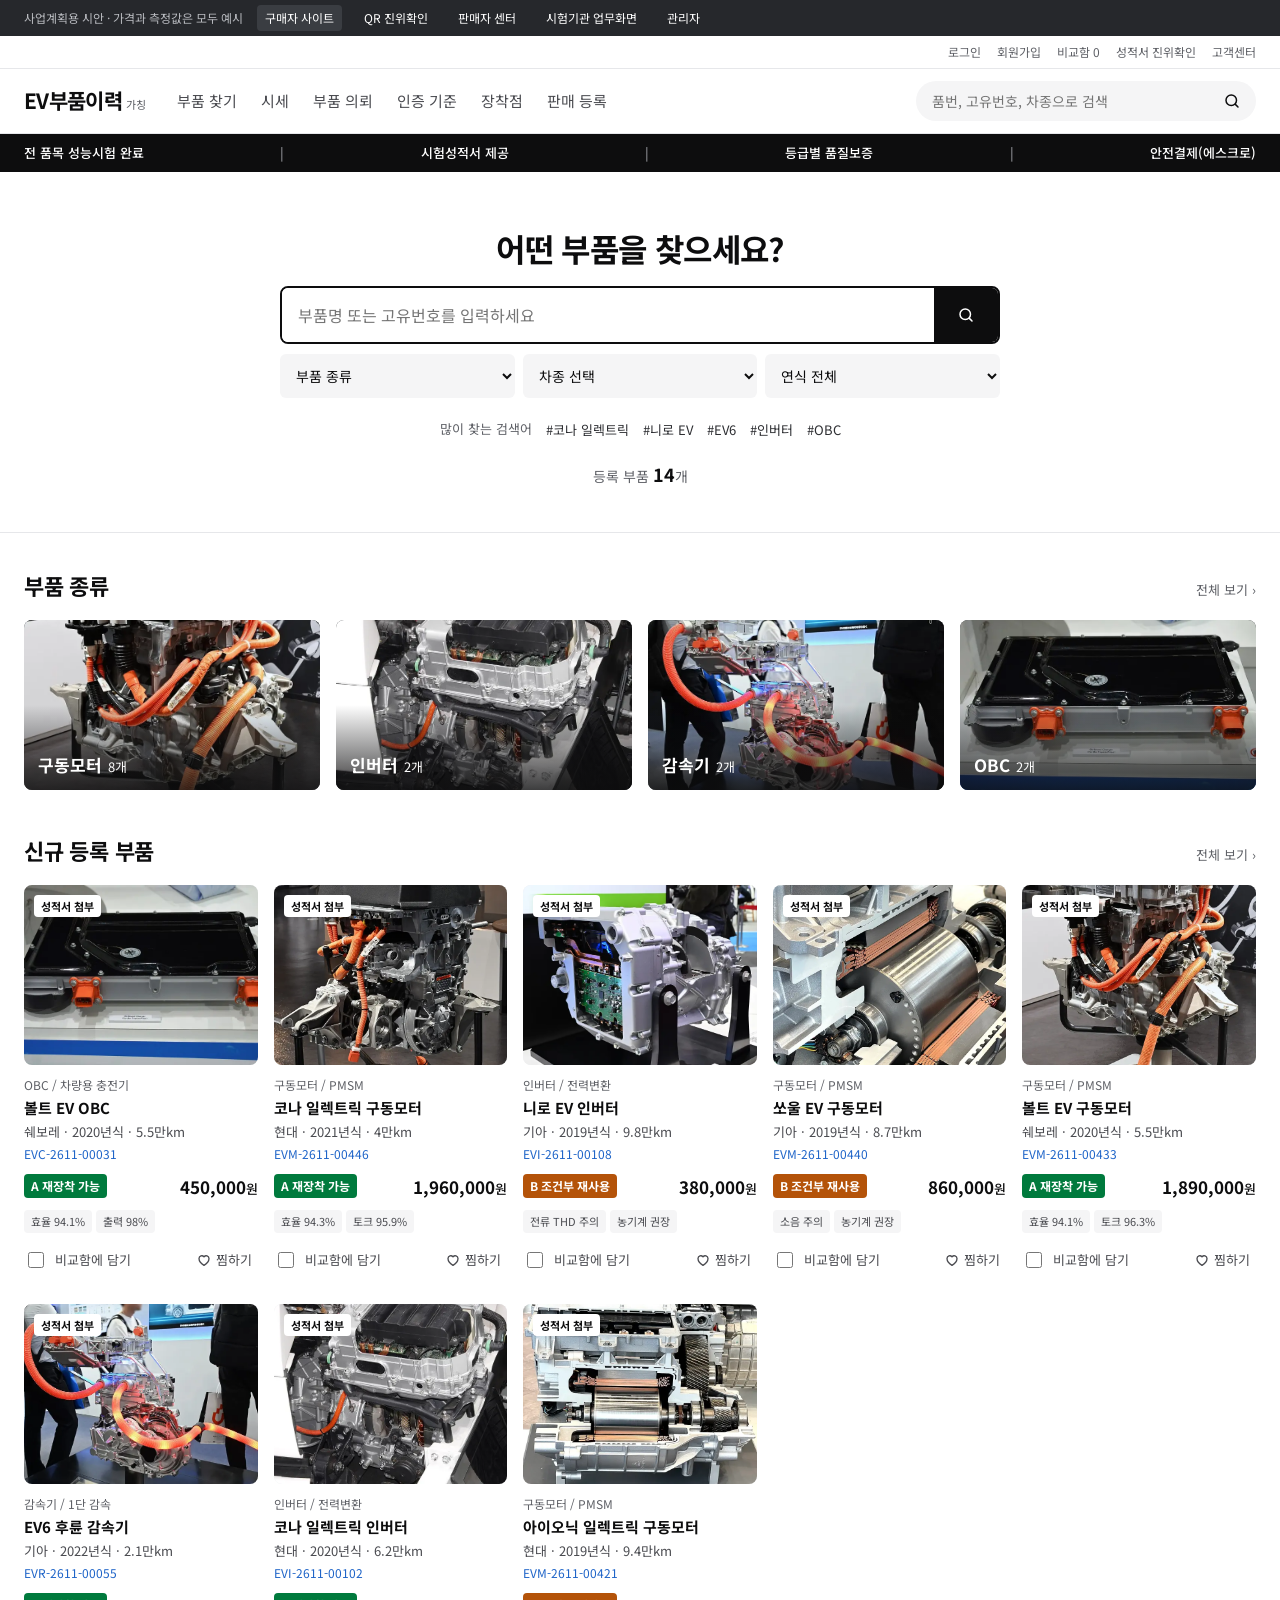
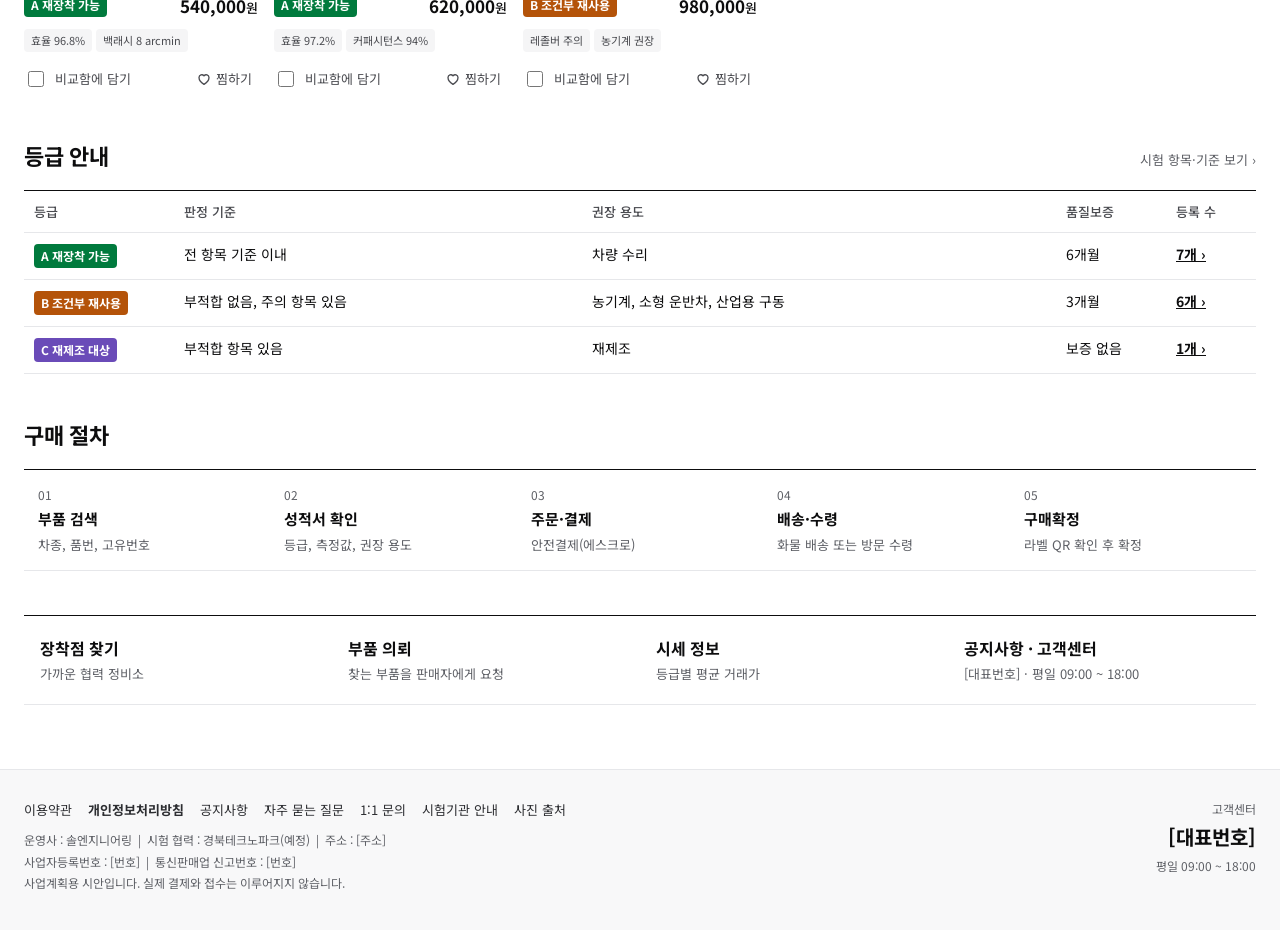
==== commit 53906092: "ev-parts: 부품 사진을 저장소에 넣어 바로 불러오도록 변경 위키미디어 리다이렉트와 lazy 로딩 때문에 사진이 늦게 뜨거나 안 뜨던 문제 수정.  Co-Authored-By" ====
--- a/ev-parts/index.html
+++ b/ev-parts/index.html
@@ -621,7 +621,7 @@
     ['Electric motor and transmission in a truck.jpg', 'Foxcorner', 'CC BY-SA 4.0'],
     ['Toyota Prius PHV on-board charger. Spielvogel.jpg', 'Spielvogel', 'CC BY-SA 4.0']
   ];
-  function imgUrl(i, w) { return 'https://commons.wikimedia.org/wiki/Special:FilePath/' + encodeURIComponent(IMG[i][0]) + '?width=' + w; }
+  function imgUrl(i, w) { return 'img/p' + i + '.webp'; }
   function photo(i, w, alt) { return '<img src="' + imgUrl(i, w) + '" alt="' + alt + '" loading="lazy" onerror="this.remove()">'; }
   function P(id, maker, car, year, km, price, v, d, imgs, type) {
     return { id: id, maker: maker, car: car, year: year, km: km, price: price, v: v, d: d, imgs: imgs, type: type || 'motor' };
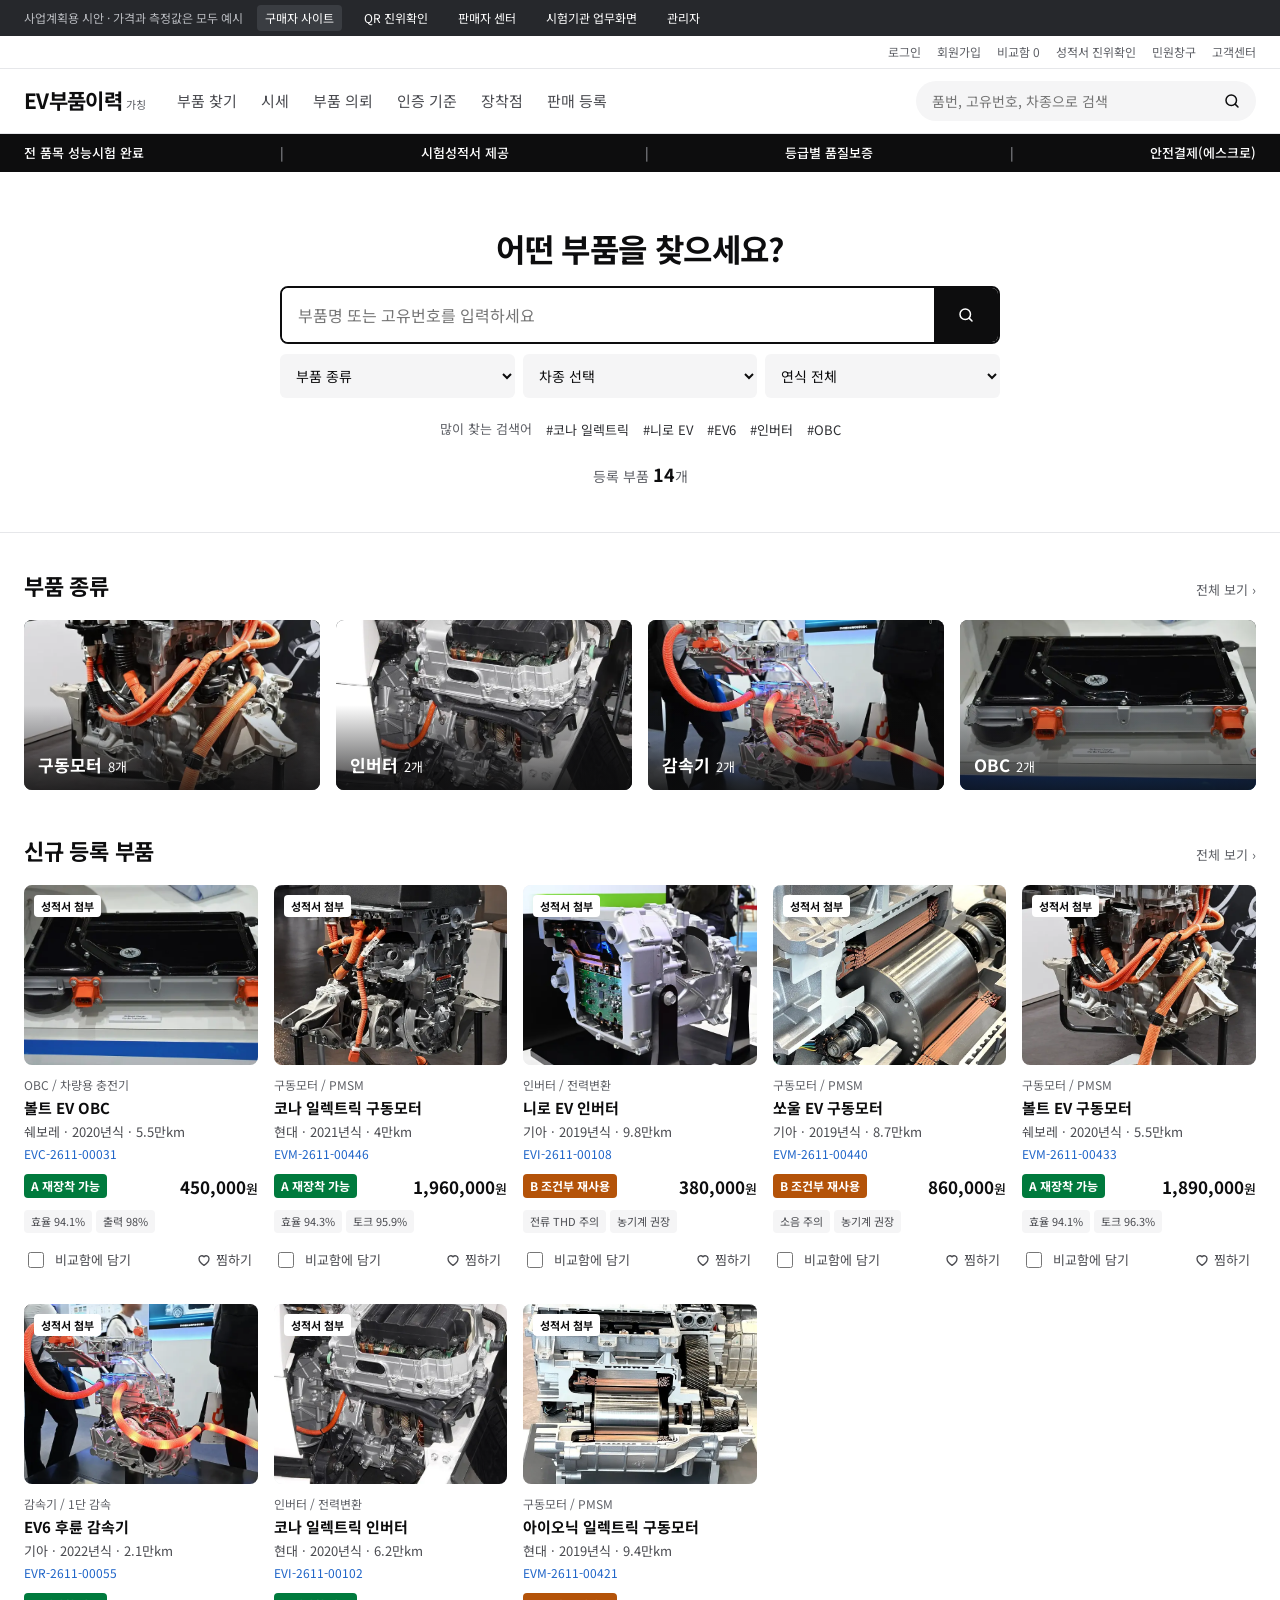
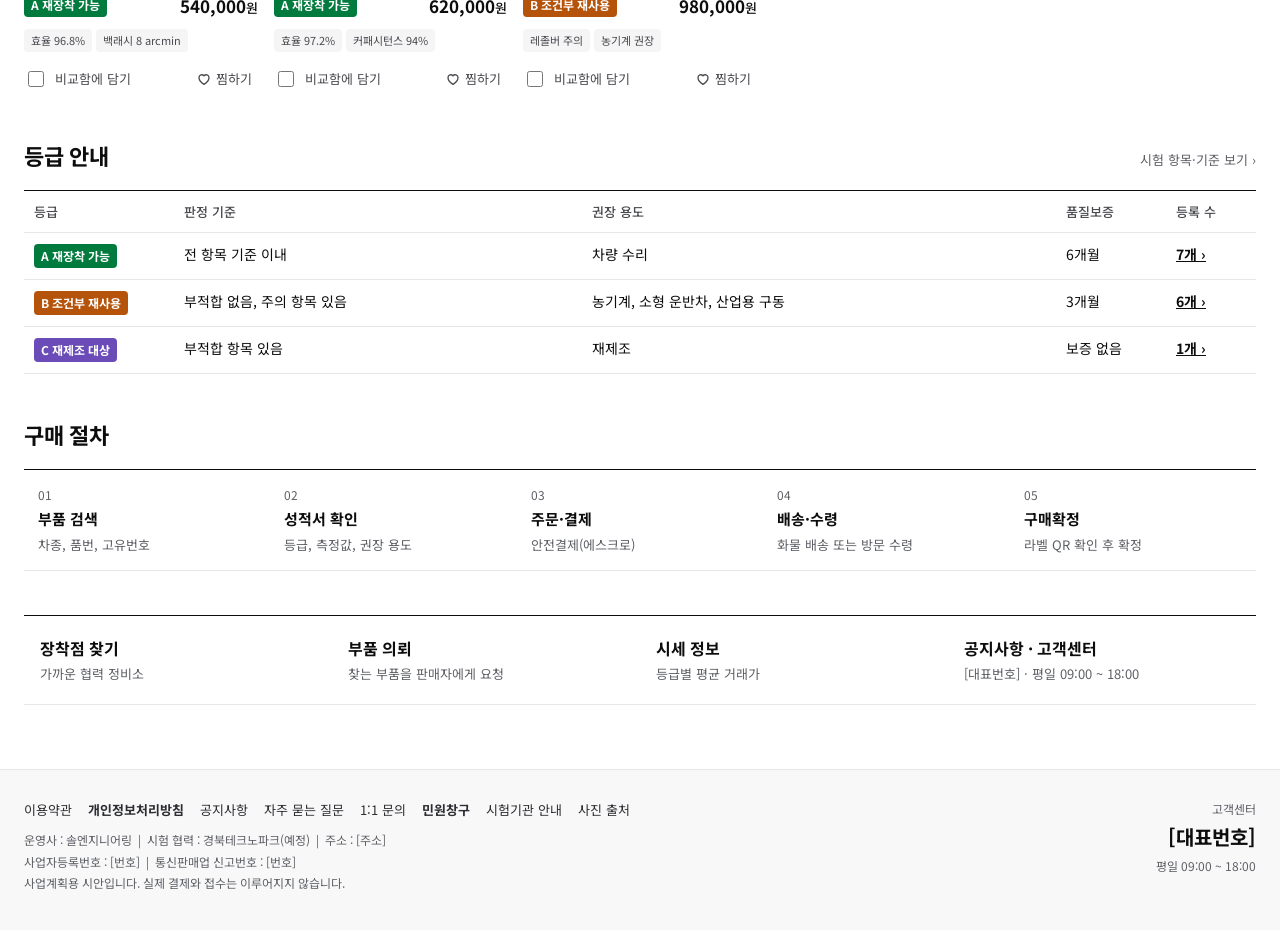
==== commit fba36aed: "ev-parts: 민원창구 화면과 관리자 민원 관리 추가 - #complain: 처리 절차·기한, 민원 접수, 접수번호 조회, 처리 결과 공개(예시) - #admin-complai" ====
--- a/ev-parts/index.html
+++ b/ev-parts/index.html
@@ -782,7 +782,7 @@
   }
   function footer() {
     return '<footer class="site-footer"><div class="wrap"><div>' +
-      '<div class="links"><a href="#" data-toast="약관 페이지는 준비 중입니다.">이용약관</a><a href="#" data-toast="개인정보처리방침은 준비 중입니다."><b>개인정보처리방침</b></a><a href="#notice">공지사항</a><a href="#faq">자주 묻는 질문</a><a href="#qna">1:1 문의</a><a href="#labs">시험기관 안내</a><a href="#credits">사진 출처</a></div>' +
+      '<div class="links"><a href="#" data-toast="약관 페이지는 준비 중입니다.">이용약관</a><a href="#" data-toast="개인정보처리방침은 준비 중입니다."><b>개인정보처리방침</b></a><a href="#notice">공지사항</a><a href="#faq">자주 묻는 질문</a><a href="#qna">1:1 문의</a><a href="#complain"><b>민원창구</b></a><a href="#labs">시험기관 안내</a><a href="#credits">사진 출처</a></div>' +
       '<div>운영사 : 솔엔지니어링 &nbsp;|&nbsp; 시험 협력 : 경북테크노파크(예정) &nbsp;|&nbsp; 주소 : [주소]</div>' +
       '<div>사업자등록번호 : [번호] &nbsp;|&nbsp; 통신판매업 신고번호 : [번호]</div>' +
       '<div>사업계획용 시안입니다. 실제 결제와 접수는 이루어지지 않습니다.</div></div>' +
@@ -1253,6 +1253,66 @@
       '<div><button class="btn dark" type="submit" style="min-width:200px">문의 등록</button></div></form></div></div>';
     return shop('', html);
   }
+  /* ---------- 민원창구 ---------- */
+  var COMPLAINTS = [
+    { no: 'C-2611-0009', type: '배송·파손', part: 'EVR-2611-00055', date: '11.13', st: '사실 확인 중', done: '', act: '운송사 사진과 출고 전 사진 대조 중' },
+    { no: 'C-2611-0008', type: '성적서 오류', part: 'EVI-2611-00102', date: '11.11', st: '처리 완료', done: '11.13', act: '측정 단위 표기 오류 확인, 성적서 정정판 발행(이전 판·사유 공개)' },
+    { no: 'C-2611-0007', type: '부품 불일치', part: 'EVM-2611-00417', date: '11.10', st: '처리 완료', done: '11.12', act: '봉인 라벨 고유번호와 성적서 사진 대조 결과 동일 부품, 장착 커넥터 안내' },
+    { no: 'C-2611-0006', type: '교환·반품', part: 'EVO-2611-00031', date: '11.06', st: '처리 완료', done: '11.11', act: '수령 7일 이내·라벨 정상 확인, 판매자 반품 승인' },
+    { no: 'C-2610-0005', type: '판매자 응대', part: '', date: '10.29', st: '처리 완료', done: '10.30', act: '판매자 응답 지연 확인, 판매자 등급 평가에 반영' }
+  ];
+  var CMP_TYPES = ['부품 불일치', '성적서 오류', '배송·파손', '교환·반품', '판매자 응대', '기타'];
+  function cmpPill(st) { return '<span class="pill ' + (st === '처리 완료' ? 'green' : st === '접수' ? 'blue' : 'orange') + '">' + st + '</span>'; }
+  function cmpTrack(c) {
+    var stage = c.st === '접수' ? 1 : c.st === '사실 확인 중' ? 2 : 4;
+    var steps = ['접수', '1차 답변', '사실 확인', '처리 결과 안내'];
+    return '<ol class="steps" style="grid-template-columns:repeat(4,1fr)">' + steps.map(function (t, i) {
+      var on = i < stage; return '<li style="' + (on ? '' : 'color:var(--sub)') + '"><span class="n">' + (i + 1 < 10 ? '0' : '') + (i + 1) + '</span><b>' + (on ? '✓ ' : '') + t + '</b></li>';
+    }).join('') + '</ol>';
+  }
+  function viewComplain() {
+    if (state.cmpDone) {
+      var nc = COMPLAINTS.filter(function (c) { return c.no === state.cmpDone; })[0];
+      return shop('', '<div class="wrap"><div class="done" style="max-width:760px"><div class="mark">' + ICON_CHECK + '</div><h1>민원이 접수되었습니다</h1><p style="margin:0;color:var(--sub)">접수번호 <b class="num">' + esc(nc.no) + '</b> · 영업일 기준 1일 안에 1차 답변을 드리고, 7일 안에 처리 결과를 안내합니다.</p>' + cmpTrack(nc) +
+        '<div style="display:flex;gap:8px;flex-wrap:wrap;justify-content:center"><a class="btn" href="#complain" data-cmpnew>민원창구로</a><a class="btn dark" href="#home">홈으로</a></div></div></div>');
+    }
+    var look = state.cmpLook ? COMPLAINTS.filter(function (c) { return c.no.toUpperCase() === state.cmpLook.toUpperCase(); })[0] : null;
+    var stepTxt = [['01', '접수', '홈페이지 민원창구, 고객센터 전화'], ['02', '1차 답변', '영업일 기준 1일 안 담당자 배정·연락'], ['03', '사실 확인', 'QR 이력, 봉인 라벨 사진, 장비 원본 파일, 판매자·시험기관 의견'], ['04', '처리 결과 안내', '접수 후 7일 안 (추가 시험이 필요하면 일정 안내)'], ['05', '개선 반영', '월별 유형 집계 → 등급 기준·판매자 등급·화면 개선']];
+    var html = '<div class="wrap"><div class="page" style="max-width:none">' +
+      '<div><h1>민원창구</h1><p class="lead">부품 불일치, 성적서 오류, 배송·반품 같은 거래 불만을 접수하면 처리 단계와 결과를 공개합니다.</p></div>' +
+      '<div class="note">EV부품이력은 판매자와 구매자를 잇는 통신판매중개자이며 거래 당사자가 아닙니다. 다만 판매자와 구매자 사이의 불만·분쟁은 아래 절차에 따라 접수부터 처리까지 함께 확인합니다. 처리 결과에 동의하지 않으면 1372 소비자상담센터 등 외부 기관에 상담·조정을 신청할 수 있습니다.</div>' +
+      '<section style="display:flex;flex-direction:column;gap:12px"><h2 class="h-sec">처리 절차와 기한</h2><ol class="steps">' + stepTxt.map(function (x) { return '<li><span class="n">' + x[0] + '</span><b>' + x[1] + '</b><small>' + x[2] + '</small></li>'; }).join('') + '</ol></section>' +
+      '<div class="form-page" style="padding-block:0"><form class="form-main" id="cmpForm" novalidate><h2 class="h-sec" style="margin:0">민원 접수</h2>' +
+        '<div class="fgrid"><div class="field"><label for="cpType">민원 유형</label><select id="cpType">' + CMP_TYPES.map(function (t) { return '<option>' + t + '</option>'; }).join('') + '</select></div>' + fieldInput('cpPart', '주문번호 또는 부품 고유번호', '예: EVM-2611-00417', false) + '</div>' +
+        fieldInput('cpTitle', '제목', '', true) +
+        '<div class="field"><label for="cpBody">내용 <span class="req">*</span></label><textarea id="cpBody" placeholder="언제, 어떤 부품에서, 무엇이 문제였는지 적어 주세요. 받은 부품의 라벨 사진이 있으면 확인이 빠릅니다."></textarea><span class="err" id="cpBodyErr" hidden>내용을 입력해 주세요.</span></div>' +
+        '<div class="field"><label for="cpFile">사진 첨부 (라벨, 부품, 포장 상태)</label><input id="cpFile" type="file" accept="image/*" multiple></div>' +
+        '<div class="fgrid">' + fieldInput('cpName', '이름', '', false) + fieldInput('cpPhone', '연락처', '010-0000-0000', true, 'tel') + '</div>' +
+        '<label style="display:flex;gap:10px;align-items:center"><input type="checkbox" id="cpAgree" style="width:18px;height:18px;accent-color:var(--ink)"> 개인정보 수집·이용에 동의합니다. (민원 처리 목적, 3년 보관) <span class="req" style="color:var(--bad)">*</span></label><span class="err" id="cpAgreeErr" style="color:var(--bad);font-size:12px" hidden>동의가 필요합니다.</span>' +
+        '<label style="display:flex;gap:10px;align-items:center"><input type="checkbox" id="cpOpen" checked style="width:18px;height:18px;accent-color:var(--ink)"> 처리 결과를 개인정보를 뺀 요약으로 공개하는 데 동의합니다. (선택)</label>' +
+        '<div><button class="btn dark" type="submit" style="min-width:200px">민원 접수</button></div></form>' +
+        '<aside class="form-side panel"><b>처리 현황 조회</b><form id="cmpLook" novalidate style="display:flex;gap:6px"><label class="sr" for="clNo">접수번호</label><input id="clNo" type="text" placeholder="예: C-2611-0009" value="' + esc(state.cmpLook || '') + '" style="flex:1;min-width:0;height:38px"><button class="btn sm dark" type="submit">조회</button></form>' +
+        (state.cmpLook ? (look ? '<div style="display:flex;flex-direction:column;gap:6px;font-size:13px"><div class="sum-row"><span>' + look.no + '</span>' + cmpPill(look.st) + '</div><div class="sum-row"><span>유형</span><span>' + look.type + '</span></div><div class="sum-row"><span>접수일</span><span>2026.' + look.date + '</span></div>' + (look.act ? '<div style="color:var(--ink-2);line-height:1.6">' + esc(look.act) + '</div>' : '') + '</div>' : '<small style="color:var(--bad)">해당 접수번호가 없습니다.</small>') : '<small style="color:var(--sub)">접수 후 받은 번호로 진행 단계를 확인할 수 있습니다.</small>') +
+        '<div class="sum-row"><span>고객센터</span><span>[대표번호] · 평일 09:00 ~ 18:00</span></div></aside></div>' +
+      '<section style="display:flex;flex-direction:column;gap:12px"><h2 class="h-sec">처리 결과 공개 (예시)</h2><div class="tbl-scroll"><table class="tbl" style="min-width:760px;font-size:14px"><thead><tr><th style="width:130px">접수번호</th><th style="width:100px">유형</th><th style="width:70px">접수일</th><th style="width:100px">상태</th><th>조치 내용</th></tr></thead><tbody>' +
+        COMPLAINTS.filter(function (c) { return c.open !== false; }).map(function (c) { return '<tr><td class="num" style="white-space:nowrap">' + c.no + '</td><td>' + c.type + '</td><td>' + c.date + '</td><td>' + cmpPill(c.st) + '</td><td>' + (c.act ? esc(c.act) : '<span style="color:var(--sub)">확인 중</span>') + '</td></tr>'; }).join('') +
+        '</tbody></table></div><p style="margin:0;color:var(--sub);font-size:13px">시안용 예시 데이터입니다. 실제 서비스에서는 공개 동의한 민원만 개인정보를 뺀 요약으로 게시합니다.</p></section>' +
+      '</div></div>';
+    return shop('', html);
+  }
+  function adminComplaints() {
+    var cnt = {}; CMP_TYPES.forEach(function (t) { cnt[t] = 0; }); COMPLAINTS.forEach(function (c) { cnt[c.type] = (cnt[c.type] || 0) + 1; });
+    var doneList = COMPLAINTS.filter(function (c) { return c.done; });
+    var avg = doneList.length ? Math.round(doneList.reduce(function (a, c) { return a + days(c.date, c.done); }, 0) / doneList.length * 10) / 10 : 0;
+    var body = '<div class="bo-stats"><div><small>전체 민원</small><b class="num">' + COMPLAINTS.length + '</b></div><div><small>처리 중</small><b class="num">' + COMPLAINTS.filter(function (c) { return c.st !== '처리 완료'; }).length + '</b></div><div><small>평균 처리 기간</small><b class="num">' + avg + '일</b></div><div><small>목표</small><b class="num">7일</b></div></div>' +
+      '<section><h2>■ 민원 목록</h2><div class="tbl-scroll"><table class="bo-tbl" style="font-size:13px;min-width:820px"><thead><tr><th>접수번호</th><th>유형</th><th>부품</th><th>접수일</th><th>상태</th><th>조치 내용</th><th style="width:96px">처리</th></tr></thead><tbody>' +
+        COMPLAINTS.map(function (c, i) { return '<tr><td>' + c.no + '</td><td>' + c.type + '</td><td>' + (c.part || '-') + '</td><td>' + c.date + '</td><td>' + cmpPill(c.st) + '</td><td>' + (c.act ? esc(c.act) : '-') + '</td><td>' + (c.st === '처리 완료' ? '' : '<button type="button" class="bo-btn sm" data-cst="' + i + '">' + (c.st === '접수' ? '확인 시작' : '처리 완료') + '</button>') + '</td></tr>'; }).join('') +
+      '</tbody></table></div></section>' +
+      '<section><h2>■ 유형별 집계 (개선 반영용)</h2><div class="tbl-scroll"><table class="bo-tbl" style="font-size:13px;min-width:480px"><thead><tr><th>유형</th><th>건수</th><th>반영 대상</th></tr></thead><tbody>' +
+        [['부품 불일치', '봉인 라벨·입고 사진 절차'], ['성적서 오류', '시험기관 입력 검수, 성적서 양식'], ['배송·파손', '포장 기준, 운송사'], ['교환·반품', '반품 정책 안내 화면'], ['판매자 응대', '판매자 등급 평가'], ['기타', '-']].map(function (r) { return '<tr><td>' + r[0] + '</td><td>' + (cnt[r[0]] || 0) + '</td><td>' + r[1] + '</td></tr>'; }).join('') +
+      '</tbody></table></div></section><div class="bo-panel">민원 유형별 건수는 매월 운영협의회(안)에 보고해 등급 기준과 판매자 등급 개정에 반영합니다. 수치는 예시입니다.</div>';
+    return adminLayout('admin-complaints', '민원 관리', body);
+  }
   function viewFaq() {
     var qa = [
       ['등급은 어떻게 정해지나요?', '시험 항목별 측정값을 기준과 비교해 정합니다. 전 항목이 기준 이내면 A등급, 주의 항목이 있으면 B등급, 부적합 항목이 있으면 C등급입니다.'],
@@ -1262,7 +1322,7 @@
       ['배송은 어떻게 되나요?', '중량물은 화물 배송(착불) 또는 방문 수령으로 진행합니다.'],
       ['세금계산서 발행이 되나요?', '주문서의 결제 수단에서 세금계산서 발행을 선택하시면 됩니다.']
     ];
-    return shop('', '<div class="wrap"><div class="page"><div><h1>자주 묻는 질문</h1></div><div class="qa">' + qa.map(function (x) { return '<details><summary><b>Q.</b><span>' + x[0] + '</span></summary><div class="ans">' + x[1] + '</div></details>'; }).join('') + '</div><p style="margin:0;color:var(--sub)">찾는 내용이 없으면 고객센터 [대표번호]로 문의해 주세요.</p></div></div>');
+    return shop('', '<div class="wrap"><div class="page"><div><h1>자주 묻는 질문</h1></div><div class="qa">' + qa.map(function (x) { return '<details><summary><b>Q.</b><span>' + x[0] + '</span></summary><div class="ans">' + x[1] + '</div></details>'; }).join('') + '</div><p style="margin:0;color:var(--sub)">찾는 내용이 없으면 고객센터 [대표번호]로 문의하시고, 거래 불만은 <a href="#complain">민원창구</a>에 접수해 주세요.</p></div></div>');
   }
   function viewCredits() {
     return shop('', '<div class="wrap"><div class="page"><div><h1>사진 출처</h1><p class="lead">이 사이트의 부품 사진은 화면 구성을 보여주기 위한 예시이며, 실제 판매 부품과 다릅니다. 모두 Wikimedia Commons의 자유 이용 사진입니다.</p></div><div class="tbl-scroll"><table class="tbl" style="min-width:560px"><thead><tr><th>파일</th><th>저작자</th><th>라이선스</th></tr></thead><tbody>' +
@@ -1295,7 +1355,7 @@
       var hm = { buyer: ['my', '마이페이지'], seller: ['seller', '판매자 센터'], lab: ['lab', '업무시스템'], tm: ['lab', '업무시스템'], admin: ['admin', '관리자 화면'] }[u.role];
       parts = ['<span><b>' + esc(u.org) + ' ' + esc(u.name) + '</b>님</span>', '<a href="#' + hm[0] + '">' + hm[1] + '</a>', '<a href="#alerts">알림' + (n ? ' <b class="badge-n">' + n + '</b>' : '') + '</a>', '<button type="button" class="linkbtn" data-logout>로그아웃</button>'];
     } else parts = ['<a href="#login" data-next>로그인</a>', '<a href="#join">회원가입</a>'];
-    return parts.concat(['<a href="#compare">비교함 ' + state.compare.length + '</a>', '<a href="#verify">성적서 진위확인</a>', '<a href="#faq">고객센터</a>']).join('');
+    return parts.concat(['<a href="#compare">비교함 ' + state.compare.length + '</a>', '<a href="#verify">성적서 진위확인</a>', '<a href="#complain">민원창구</a>', '<a href="#faq">고객센터</a>']).join('');
   }
   function login(acc) {
     state.user = acc; saveUser(acc.key || null);
@@ -1821,7 +1881,7 @@
   ];
   function adminLayout(active, title, body) {
     var wait = MEMBERS.filter(function (m) { return m.st === '승인 대기'; }).length;
-    var nav = [['운영'], ['admin', '대시보드'], ['admin-members', '회원 승인' + (wait ? ' (' + wait + ')' : '')], ['admin-trades', '거래·정산'], ['기준·콘텐츠'], ['admin-criteria', '등급 기준 관리'], ['admin-notices', '공지 관리'], ['바로가기'], ['price', '시세 정보'], ['standard', '인증 기준(공개)']];
+    var nav = [['운영'], ['admin', '대시보드'], ['admin-members', '회원 승인' + (wait ? ' (' + wait + ')' : '')], ['admin-trades', '거래·정산'], ['admin-complaints', '민원 관리' + (COMPLAINTS.filter(function (c) { return c.st !== '처리 완료'; }).length ? ' (' + COMPLAINTS.filter(function (c) { return c.st !== '처리 완료'; }).length + ')' : '')], ['기준·콘텐츠'], ['admin-criteria', '등급 기준 관리'], ['admin-notices', '공지 관리'], ['바로가기'], ['price', '시세 정보'], ['standard', '인증 기준(공개)']];
     return boLayout(active, title, '관리자 &gt; ' + title, body, nav, '관리자');
   }
   function viewAdmin(sub) {
@@ -1830,6 +1890,7 @@
     if (sub === 'trades') return adminTrades();
     if (sub === 'criteria') return adminCriteria();
     if (sub === 'notices') return adminNotices();
+    if (sub === 'complaints') return adminComplaints();
     return adminDash();
   }
   function days(a, b) { var p = function (s) { var x = s.split('.'); return new Date(2026, Number(x[0]) - 1, Number(x[1])); }; return Math.round((p(b) - p(a)) / 864e5); }
@@ -1904,6 +1965,7 @@
     var routeBase = am ? h : key + (id ? '-' + id : '');
     if (key === 'join' && lastRoute !== 'join') state.joinDone = null;
     if (key === 'qna' && lastRoute !== 'qna') state.qnaDone = false;
+    if (key === 'complain' && lastRoute !== 'complain') { state.cmpDone = ''; state.cmpLook = ''; }
     if (key === 'request' && lastRoute !== 'request') state.reqDone = '';
     if (key === 'part' && byId[id]) state.recent = [id].concat(state.recent.filter(function (x) { return x !== id; })).slice(0, 5);
     state.catOpen = false;
@@ -1933,6 +1995,7 @@
       case 'admin': html = viewAdmin(sub); break;
       case 'notice': html = viewNotice(); break;
       case 'qna': html = viewQna(); break;
+      case 'complain': html = viewComplain(); break;
       case 'join': html = viewJoin(); break;
       case 'my': html = viewMy(sub); break;
       case 'seller': html = viewSeller(sub); break;
@@ -2002,6 +2065,8 @@
       state.critDraft = null; rerender(); toast('등급 기준 ' + CRIT_VER + '를 적용했습니다.'); return;
     }
     if ((g = e.target.closest('[data-settle]'))) { var so = ORDERS.filter(function (o) { return o.no === g.dataset.settle; })[0]; so.settled = true; notify('seller', '주문 ' + so.no + ' 정산 완료: ' + won(so.price - Math.round(so.price * 0.05)) + '원', 'seller-settle'); rerender(); toast('정산 처리했습니다.'); return; }
+    if ((g = e.target.closest('[data-cst]'))) { var cc = COMPLAINTS[Number(g.dataset.cst)]; if (cc.st === '접수') { cc.st = '사실 확인 중'; toast('사실 확인을 시작했습니다.'); } else { cc.st = '처리 완료'; cc.done = TODAY.slice(5); cc.act = cc.act ? cc.act.replace(/ 중$/, ' 완료, 결과 안내') : '처리 결과를 민원인에게 안내함'; toast('처리 완료로 바꿨습니다.'); } rerender(); return; }
+    if ((g = e.target.closest('[data-cmpnew]'))) { state.cmpDone = ''; rerender(); return; }
     if ((g = e.target.closest('[data-ndel]'))) { NOTICES.splice(Number(g.dataset.ndel), 1); rerender(); toast('공지를 삭제했습니다.'); return; }
     if ((g = e.target.closest('[data-catmenu]'))) { state.catOpen = !state.catOpen; document.getElementById('catPanel').hidden = !state.catOpen; g.setAttribute('aria-expanded', String(state.catOpen)); return; }
     if ((g = e.target.closest('[data-typeonly]'))) { state.type = g.dataset.typeonly; state.grades = { A: true, B: true, C: true }; state.use = '전체'; state.q = ''; state.maker = ''; state.car = ''; state.year = ''; if (location.hash === '#list') { e.preventDefault(); rerender(); } return; }
@@ -2103,6 +2168,15 @@
     }
     if (f.id === 'shopForm') { state.shopSido = document.getElementById('shSido').value; state.shopGu = document.getElementById('shGu').value; if (location.hash !== '#shops') location.hash = 'shops'; else rerender(); return; }
     if (f.id === 'homeVerify') { var hv = document.getElementById('hv').value.trim(); location.hash = hv ? 'verify-' + hv : 'verify'; return; }
+    if (f.id === 'cmpForm') {
+      var cok = ['cpTitle', 'cpBody', 'cpPhone'].map(need).every(Boolean);
+      var cag = document.getElementById('cpAgree').checked; document.getElementById('cpAgreeErr').hidden = cag;
+      if (!cok || !cag) return;
+      var cno = 'C-2611-' + String(COMPLAINTS.length + 5).padStart(4, '0');
+      COMPLAINTS.unshift({ no: cno, type: document.getElementById('cpType').value, part: document.getElementById('cpPart').value.trim(), date: TODAY.slice(5), st: '접수', done: '', act: '', open: document.getElementById('cpOpen').checked });
+      state.cmpDone = cno; rerender(); window.scrollTo(0, 0); return;
+    }
+    if (f.id === 'cmpLook') { state.cmpLook = document.getElementById('clNo').value.trim(); rerender(); return; }
     if (f.id === 'qnaForm') {
       var qok = ['qnTitle', 'qnBody'].map(need).every(Boolean); if (!qok) return;
       state.qnaDone = true; rerender(); window.scrollTo(0, 0); return;
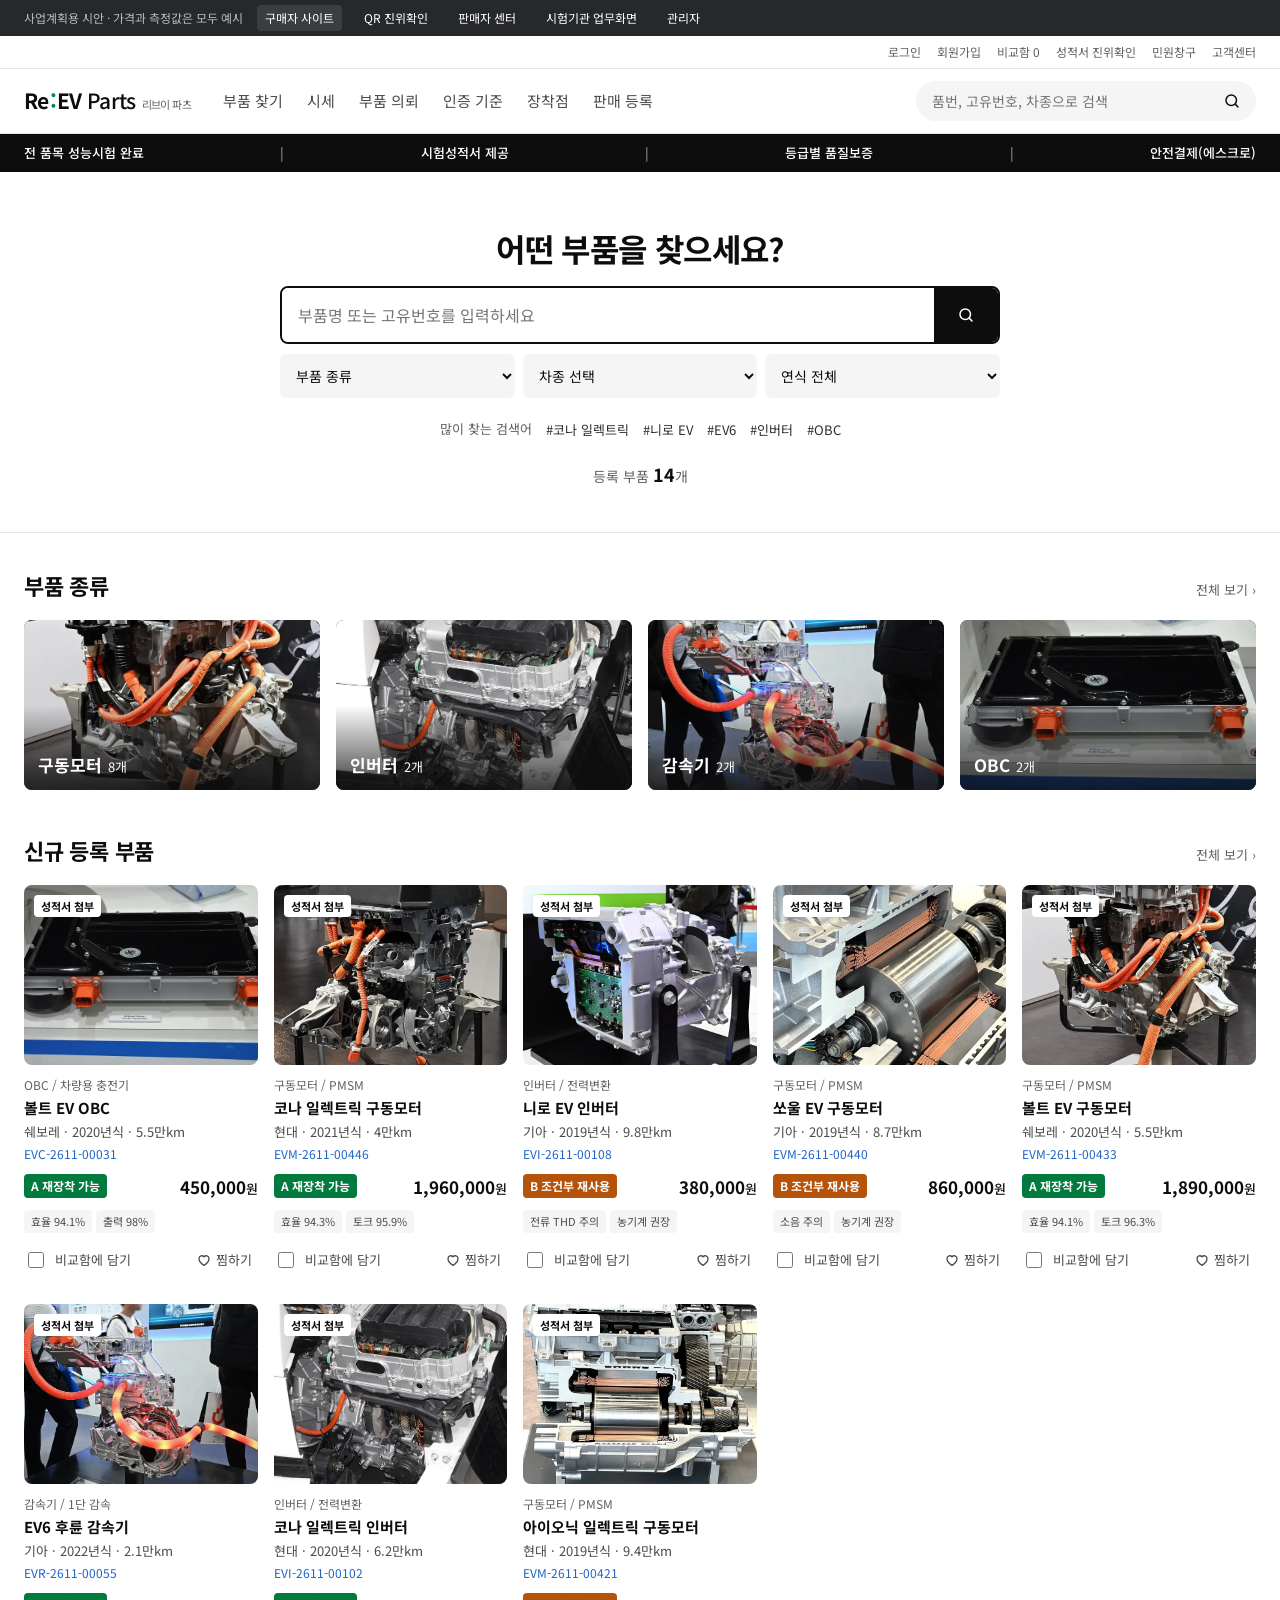
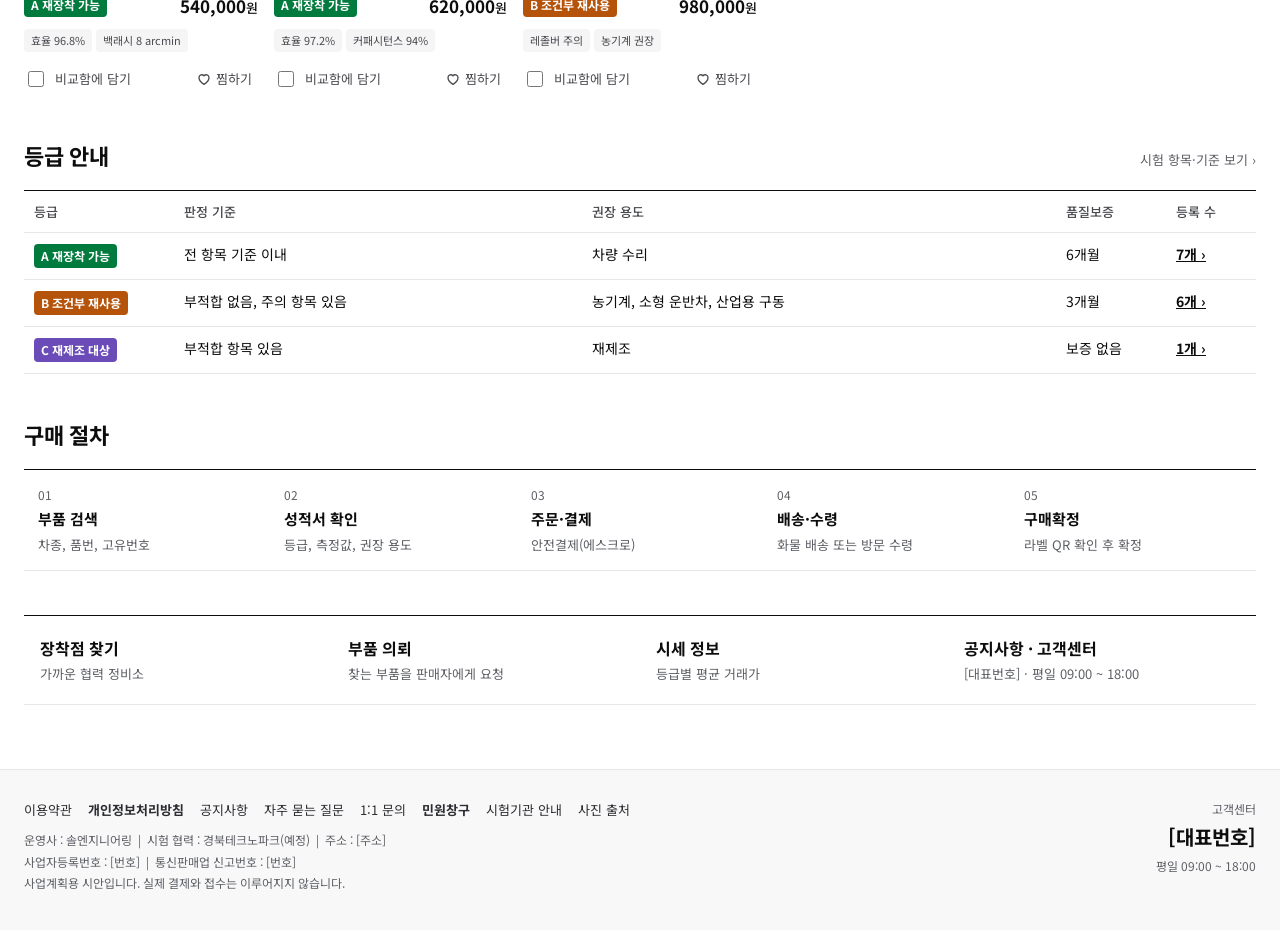
==== commit 5057d7e0: "ev-parts: 서비스명을 리브이 파츠(Re:EV Parts)로 변경 로고, 페이지 제목, 업무시스템 상단, 통신판매중개 안내 문구.  Co-Authored-By: Claude " ====
--- a/ev-parts/index.html
+++ b/ev-parts/index.html
@@ -4,7 +4,7 @@
 <meta charset="utf-8">
 <meta name="viewport" content="width=device-width, initial-scale=1, viewport-fit=cover">
 <style>body{margin:0}img{max-width:100%}[hidden]{display:none!important}</style>
-<title>EV부품이력 시안</title>
+<title>리브이 파츠 Re:EV Parts</title>
 <meta name="claude:viewport-fit-sides" content="cover">
 <link rel="stylesheet" href="https://fonts.googleapis.com/css2?family=Noto+Sans+KR:wght@400;500;700&family=Noto+Serif+KR:wght@700&display=swap">
 <style>
@@ -38,7 +38,10 @@
 .site-header { border-bottom: 1px solid var(--line); background: #FFFFFF; }
 .site-header .wrap { display: flex; flex-wrap: wrap; align-items: center; gap: 10px 32px; min-height: 64px; padding-block: 8px; }
 .logo { font-size: 21px; font-weight: 700; letter-spacing: -0.03em; text-decoration: none; }
-.logo small { font-size: 11px; font-weight: 400; color: var(--sub); margin-left: 4px; }
+.logo small { font-size: 11px; font-weight: 400; color: var(--sub); margin-left: 6px; }
+.logo i { font-style: normal; color: var(--brand); margin: 0 1px; }
+.logo .pt { font-weight: 500; margin-left: 5px; }
+.bo-i { font-style: normal; color: #6FD3A2; }
 .gnb { display: flex; flex-wrap: wrap; gap: 4px 24px; font-size: 15px; }
 .gnb a { text-decoration: none; color: #4A4B50; padding: 6px 0; }
 .gnb a.on { color: var(--ink); font-weight: 700; }
@@ -774,7 +777,7 @@
   function header(active) {
     var nav = [['list', '부품 찾기'], ['price', '시세'], ['request', '부품 의뢰'], ['standard', '인증 기준'], ['shops', '장착점'], ['sell', '판매 등록']];
     return '<header class="site-header"><div class="util-bar"><div class="wrap">' + util() + '</div></div><div class="wrap">' +
-      '<a class="logo" href="#home">EV부품이력<small>가칭</small></a>' +
+      '<a class="logo" href="#home" aria-label="리브이 파츠 Re:EV Parts">Re<i>:</i>EV<span class="pt">Parts</span><small>리브이 파츠</small></a>' +
       '<nav class="gnb" aria-label="주 메뉴">' + nav.map(function (n) { return '<a href="#' + n[0] + '"' + (n[0] === active ? ' class="on" aria-current="page"' : '') + '>' + n[1] + '</a>'; }).join('') + '</nav>' +
       '<form class="search" id="topSearch" role="search"><label class="sr" for="q">부품 검색</label><input id="q" type="search" placeholder="품번, 고유번호, 차종으로 검색" value="' + esc(state.q) + '"><button class="icon-btn" type="submit" aria-label="검색">' + ICON_SEARCH + '</button></form>' +
       '</div></header>' +
@@ -1280,7 +1283,7 @@
     var stepTxt = [['01', '접수', '홈페이지 민원창구, 고객센터 전화'], ['02', '1차 답변', '영업일 기준 1일 안 담당자 배정·연락'], ['03', '사실 확인', 'QR 이력, 봉인 라벨 사진, 장비 원본 파일, 판매자·시험기관 의견'], ['04', '처리 결과 안내', '접수 후 7일 안 (추가 시험이 필요하면 일정 안내)'], ['05', '개선 반영', '월별 유형 집계 → 등급 기준·판매자 등급·화면 개선']];
     var html = '<div class="wrap"><div class="page" style="max-width:none">' +
       '<div><h1>민원창구</h1><p class="lead">부품 불일치, 성적서 오류, 배송·반품 같은 거래 불만을 접수하면 처리 단계와 결과를 공개합니다.</p></div>' +
-      '<div class="note">EV부품이력은 판매자와 구매자를 잇는 통신판매중개자이며 거래 당사자가 아닙니다. 다만 판매자와 구매자 사이의 불만·분쟁은 아래 절차에 따라 접수부터 처리까지 함께 확인합니다. 처리 결과에 동의하지 않으면 1372 소비자상담센터 등 외부 기관에 상담·조정을 신청할 수 있습니다.</div>' +
+      '<div class="note">리브이 파츠(Re:EV Parts)는 판매자와 구매자를 잇는 통신판매중개자이며 거래 당사자가 아닙니다. 다만 판매자와 구매자 사이의 불만·분쟁은 아래 절차에 따라 접수부터 처리까지 함께 확인합니다. 처리 결과에 동의하지 않으면 1372 소비자상담센터 등 외부 기관에 상담·조정을 신청할 수 있습니다.</div>' +
       '<section style="display:flex;flex-direction:column;gap:12px"><h2 class="h-sec">처리 절차와 기한</h2><ol class="steps">' + stepTxt.map(function (x) { return '<li><span class="n">' + x[0] + '</span><b>' + x[1] + '</b><small>' + x[2] + '</small></li>'; }).join('') + '</ol></section>' +
       '<div class="form-page" style="padding-block:0"><form class="form-main" id="cmpForm" novalidate><h2 class="h-sec" style="margin:0">민원 접수</h2>' +
         '<div class="fgrid"><div class="field"><label for="cpType">민원 유형</label><select id="cpType">' + CMP_TYPES.map(function (t) { return '<option>' + t + '</option>'; }).join('') + '</select></div>' + fieldInput('cpPart', '주문번호 또는 부품 고유번호', '예: EVM-2611-00417', false) + '</div>' +
@@ -1568,7 +1571,7 @@
   function boLayout(active, title, crumb, body, navX, sysX) {
     var u = state.user, wait = RECEIPTS.filter(function (r) { return r.st === 'review'; }).length;
     var nav = navX || [['시험관리'], ['lab', '시험 접수 현황'], ['lab-input', '시험결과 입력'], ['lab-approve', '결재 대기' + (wait ? ' (' + wait + ')' : '')], ['lab-dispatch', '인력 파견'], ['성적서관리'], ['lab-issued', '발행 내역'], ['lab-fix', '정정·재발행'], ['기준정보'], ['standard', '시험항목·기준'], ['lab-equip', '장비·교정 정보']];
-    return '<div class="bo"><header class="bo-top"><div class="in"><b>EV부품이력 <span>| ' + (sysX || '시험기관 업무시스템') + '</span></b><div style="display:flex;gap:14px;align-items:center;font-size:13px;flex-wrap:wrap"><span style="color:#FFFFFF">' + esc(u.org) + ' ' + esc(u.name) + ' ' + u.label + '</span><a href="#alerts">알림' + (unread() ? ' ' + unread() : '') + '</a><a href="#home">구매자 사이트</a><button type="button" class="bo-out" data-logout>로그아웃</button></div></div></header>' +
+    return '<div class="bo"><header class="bo-top"><div class="in"><b>Re<i class="bo-i">:</i>EV Parts <span>| ' + (sysX || '시험기관 업무시스템') + '</span></b><div style="display:flex;gap:14px;align-items:center;font-size:13px;flex-wrap:wrap"><span style="color:#FFFFFF">' + esc(u.org) + ' ' + esc(u.name) + ' ' + u.label + '</span><a href="#alerts">알림' + (unread() ? ' ' + unread() : '') + '</a><a href="#home">구매자 사이트</a><button type="button" class="bo-out" data-logout>로그아웃</button></div></div></header>' +
       '<div class="bo-body"><nav class="bo-nav" aria-label="업무 메뉴">' + nav.map(function (n) { return n.length === 1 ? '<div class="g">' + n[0] + '</div>' : '<a href="#' + n[0] + '"' + (n[0] === active ? ' class="on" aria-current="page"' : '') + '>' + n[1] + '</a>'; }).join('') + '</nav>' +
       '<main class="bo-main"><div class="bo-title"><h1>' + title + '</h1><span>' + crumb + '</span></div>' + body + '</main></div></div>';
   }
